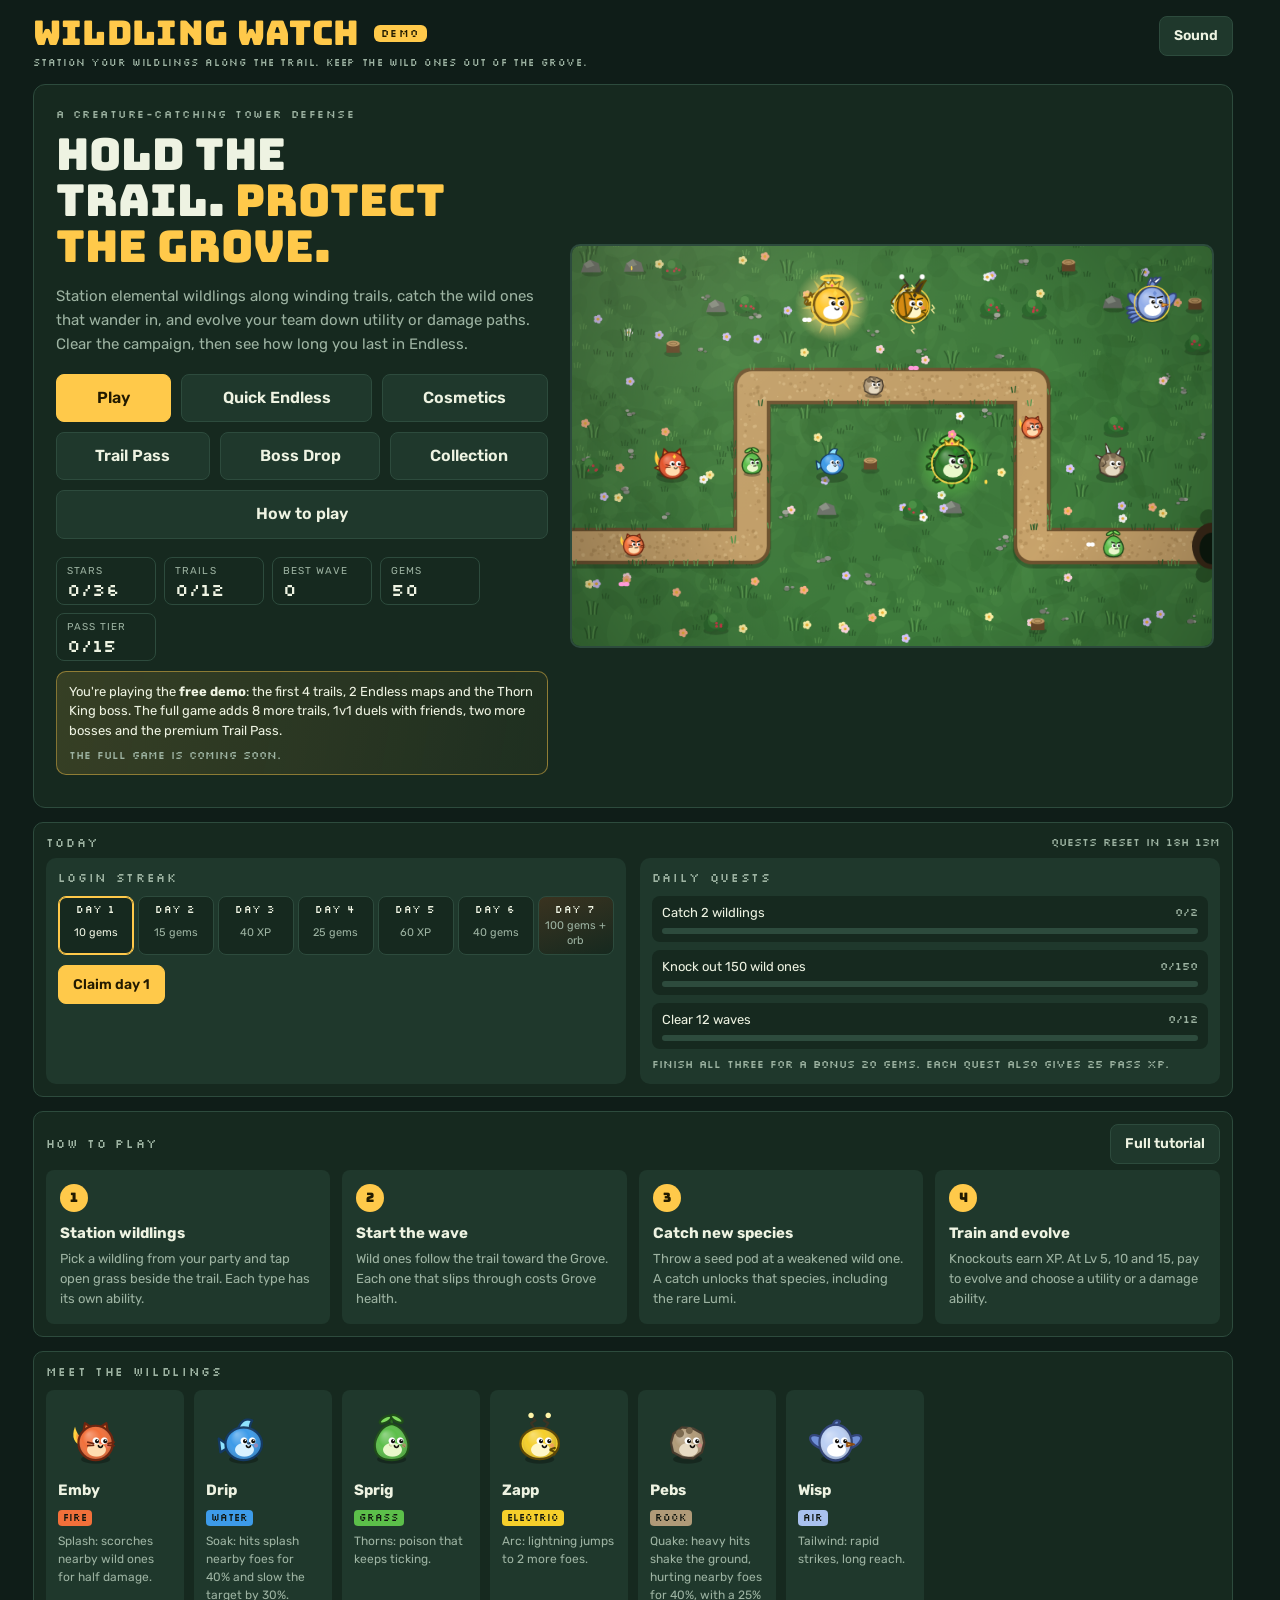
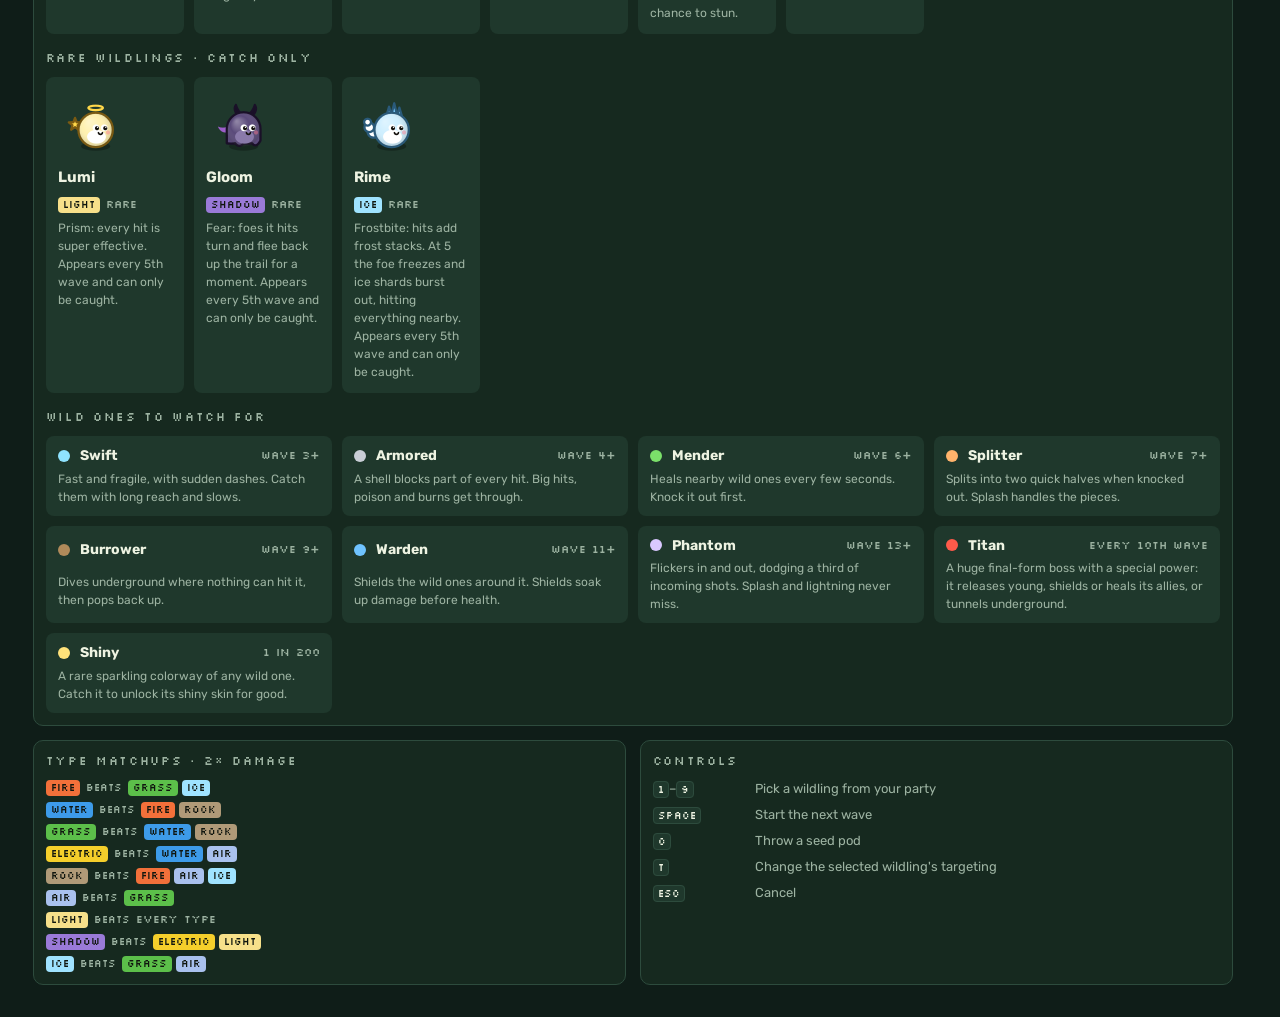
==== demo/index.html @ 4f51a4d9 "Remove weekly challenge and leaderboard; add Boss Drop with chests; add itch.io demo build Co-Author" ====
<!doctype html>
<html lang="en">
<head>
<meta charset="utf-8">
<meta name="viewport" content="width=device-width,initial-scale=1,viewport-fit=cover">
<meta name="description" content="Free demo of Wildling Watch, a creature-catching tower defense.">
<style>:root{color-scheme:dark}body{margin:0;font:14px/1.4 system-ui,-apple-system,sans-serif}img{max-width:100%}[hidden]{display:none!important}</style>
<title>Wildling Watch Demo</title>
<link rel="preconnect" href="https://fonts.googleapis.com">
<link rel="preconnect" href="https://fonts.gstatic.com" crossorigin>
<link rel="stylesheet" href="https://fonts.googleapis.com/css2?family=Bungee&family=Rubik:wght@400;500;700&family=Silkscreen&display=swap">
<style>
/* Layout: meadow board on the left, party + stationed-wildling panel on the right; stacks on phones. Single committed night-forest look. */
:root{
  color-scheme:dark;
  --bg:#0f1d18; --panel:#16291f; --panel2:#1f382c; --line:#2d4b3d;
  --ink:#eef3e2; --muted:#9db3a2; --sun:#ffc94a; --berry:#ff6680;
  --fire:#f2703a; --water:#3d9be9; --grass:#5cbf4a; --electric:#f5cf2b; --rock:#b09a78; --air:#a9c1ee; --light:#f7e08a; --shadow:#9a7ad8; --ice:#9fe3ff;
  --f-display:"Bungee","Arial Black",system-ui,sans-serif;
  --f-body:"Rubik",system-ui,-apple-system,sans-serif;
  --f-data:"Silkscreen",ui-monospace,Menlo,monospace;
}
body{background:var(--bg);color:var(--ink);font-family:var(--f-body)}
.wrap > *, .menu > *, .home > *, .duel > *, .tutorial > *{min-width:0}
.ico{width:16px;height:16px;vertical-align:-3px;margin-right:6px;fill:none;stroke:currentColor;stroke-width:2.2;stroke-linecap:round;stroke-linejoin:round}
.tutorial{display:grid;gap:14px}
.row:has(> h2.mh) > .btn{flex:0 0 auto}
.tut-card{display:grid;grid-template-columns:minmax(0,1.1fr) minmax(0,1fr);gap:22px;align-items:center;background:var(--panel);border:1px solid var(--line);border-radius:12px;padding:22px}
@media (max-width:820px){.tut-card{grid-template-columns:minmax(0,1fr)}}
.tut-card canvas{display:block;width:100%;max-width:100%;height:auto;border-radius:10px;border:2px solid var(--line);background:#132219}
.tut-step{font-family:var(--f-data);font-size:11px;letter-spacing:.14em;text-transform:uppercase;color:var(--muted);margin:0 0 8px}
.tut-title{font-family:var(--f-display);font-weight:400;font-size:clamp(22px,3vw,30px);line-height:1.1;margin:0 0 12px;color:var(--sun);text-wrap:balance}
.tut-body{font-size:15px;line-height:1.6;color:var(--ink);max-width:56ch}
.tut-body p{margin:0 0 10px}
.tut-body ul{margin:0 0 10px;padding-left:20px;color:var(--muted)}
.tut-body li{margin:4px 0}
.tut-body li b{color:var(--ink)}
.tut-tip{background:var(--panel2);border-left:3px solid var(--sun);border-radius:6px;padding:8px 12px;font-size:13px;color:var(--muted);margin-top:4px}
.tut-nav{display:flex;flex-wrap:wrap;gap:10px;align-items:center;justify-content:space-between}
.tut-dots{display:flex;gap:6px;flex-wrap:wrap}
.tut-dots button{width:12px;height:12px;border-radius:50%;border:1px solid var(--line);background:var(--panel2);padding:0;cursor:pointer}
.tut-dots button.on{background:var(--sun);border-color:var(--sun)}
.tut-dots button:focus-visible{outline:2px solid var(--sun);outline-offset:2px}
body.in-tut .main, body.in-tut .stats, body.in-tut header .diffrow{display:none}
.wrap{max-width:1200px;margin:0 auto;padding-block:16px 32px;padding-left:max(16px,env(safe-area-inset-left,0px));padding-right:max(16px,env(safe-area-inset-right,0px));display:grid;gap:14px}
header{display:grid;grid-template-columns:minmax(0,1fr) auto;grid-template-areas:"title tools";align-items:start;gap:12px 16px}
header > div:first-child{grid-area:title;min-width:0}
h1{font-family:var(--f-display);font-weight:400;font-size:clamp(24px,3.6vw,34px);margin:0;color:var(--sun);letter-spacing:.01em;line-height:1}
.tag{color:var(--muted);font-size:13px;margin:6px 0 0}
.stats{display:flex;gap:8px;flex-wrap:wrap}
.board .stats{position:absolute;left:8px;top:8px;right:8px;gap:6px;pointer-events:none;z-index:2}
.board .stat{display:flex;align-items:baseline;gap:6px;min-width:0;padding:4px 9px;border-radius:7px;background:rgba(10,20,14,.8);border-color:rgba(255,255,255,.12);backdrop-filter:blur(2px)}
.board .stat b{font-size:15px}
.board .stat span{font-size:9px}
@media (max-width:520px){.board .stats{left:4px;top:4px;gap:4px}.board .stat{padding:2px 6px;gap:4px}.board .stat b{font-size:12px}.board .stat span{font-size:8px;letter-spacing:.06em}}
.stat{background:var(--panel);border:1px solid var(--line);border-radius:8px;padding:6px 10px;display:grid;gap:2px;min-width:78px}
.stat b{font-family:var(--f-data);font-weight:400;font-size:18px;font-variant-numeric:tabular-nums;line-height:1}
.stat span{font-size:10px;letter-spacing:.12em;text-transform:uppercase;color:var(--muted)}
.stat.lives b{color:var(--berry)} .stat.berries b{color:#ffb3c0}
.main{display:grid;grid-template-columns:minmax(0,1fr) 310px;gap:14px;align-items:start}
@media (max-width:920px){.main{grid-template-columns:minmax(0,1fr)}}
.board{position:relative;border-radius:10px;overflow:hidden;border:2px solid var(--line);background:#3e7b3c}
#game{display:block;width:100%;height:auto;touch-action:manipulation;cursor:pointer;user-select:none;-webkit-user-select:none}
.hint{position:absolute;left:10px;right:10px;bottom:52px;margin:0 auto;max-width:440px;background:rgba(12,24,18,.88);border:1px solid var(--line);border-radius:8px;padding:8px 12px;font-size:13px;text-align:center;pointer-events:none}
.toast{position:absolute;left:50%;bottom:12px;transform:translateX(-50%);background:var(--sun);color:#221a00;font-weight:700;border-radius:999px;padding:6px 14px;font-size:13px;white-space:nowrap;max-width:calc(100% - 20px);overflow:hidden;text-overflow:ellipsis;pointer-events:none}
.overlay{position:absolute;inset:0;display:grid;place-items:center;background:rgba(8,16,12,.78);text-align:center;padding:16px}
.overlay h2{font-family:var(--f-display);font-weight:400;color:var(--berry);font-size:clamp(22px,4vw,34px);margin:0 0 8px}
.overlay p{margin:0 0 14px;color:var(--muted)}
.controls{display:flex;gap:8px;flex-wrap:wrap;align-items:center;margin-top:10px}
.next{font-size:13px;color:var(--muted);flex:1 1 220px;min-width:0}
.next b{color:var(--ink);font-weight:500}
.btn{font:inherit;font-weight:600;font-size:14px;background:var(--panel2);color:var(--ink);border:1px solid var(--line);border-radius:8px;padding:9px 14px;cursor:pointer}
.btn:hover:not([disabled]){border-color:var(--muted)}
.btn.primary{background:var(--sun);color:#221a00;border-color:var(--sun)}
.btn.on{background:var(--berry);border-color:var(--berry);color:#fff}
.btn[disabled]{opacity:.45;cursor:not-allowed}
.btn:focus-visible,.mon:focus-visible{outline:2px solid var(--sun);outline-offset:2px}
label.auto{display:flex;gap:6px;align-items:center;font-size:13px;color:var(--muted);cursor:pointer}
aside{display:grid;gap:12px;min-width:0;align-content:start}
@media (min-width:921px){
  aside{contain:size;align-self:stretch;overflow-y:auto;overscroll-behavior:contain;padding-right:4px;scrollbar-width:thin}
}
@media (max-width:920px){ .main > section{order:1} #towerCard{order:2} aside{order:3} }
.card{background:var(--panel);border:1px solid var(--line);border-radius:10px;padding:12px}
.card h2{font-family:var(--f-data);font-weight:400;font-size:12px;letter-spacing:.14em;text-transform:uppercase;color:var(--muted);margin:0 0 10px}
.party{display:grid;grid-template-columns:1fr 1fr;gap:8px}
@media (max-width:920px) and (min-width:560px){.party{grid-template-columns:repeat(3,1fr)}}
.mon{font:inherit;display:grid;grid-template-columns:44px minmax(0,1fr);gap:8px;align-items:center;text-align:left;background:var(--panel2);border:2px solid transparent;border-radius:8px;padding:6px;color:var(--ink);cursor:pointer}
.mon canvas{width:44px;height:44px}
.mon.sel{border-color:var(--sun)}
.mon.locked{cursor:not-allowed}
.mon.locked .nm{color:var(--muted)}
.mon.poor .cost{color:var(--berry)}
.nm{font-weight:700;font-size:13px;white-space:nowrap;overflow:hidden;text-overflow:ellipsis}
.sub{display:flex;gap:6px;align-items:center;margin-top:3px;flex-wrap:wrap}
.cost,.meta{font-family:var(--f-data);font-size:11px;color:var(--muted)}
.free{color:var(--sun)}
.chip{display:inline-block;font-family:var(--f-data);font-size:10px;line-height:1;padding:3px 5px;border-radius:4px;color:#10160f;text-transform:uppercase}
#towerCard{grid-column:1/-1}
#towerPanel.wide .tp-head canvas{width:44px;height:44px}
#towerCard{padding:10px 14px}
#towerCard > h2{margin-bottom:6px}
#towerPanel.wide{gap:8px 18px}
#towerPanel.wide .tp-col{gap:4px}
#towerPanel.wide .bar{height:6px;margin:2px 0 0}
#towerPanel.wide #xpText{white-space:nowrap;overflow:hidden;text-overflow:ellipsis}
#towerPanel.wide .kv{font-size:12px}
#towerPanel.wide .tp-ability,#towerPanel.wide .learned{font-size:12px;line-height:1.4}
#towerPanel.wide .btn{padding:6px 10px;font-size:13px}
#towerPanel.wide .seg button{padding:5px 6px;font-size:12px}
#towerPanel.wide p.empty{margin:0;align-self:center;text-align:center;padding:8px 0}
html{scrollbar-gutter:stable}
@media (min-width:921px){ #towerCard{min-height:156px;display:grid;grid-template-rows:auto 1fr} #towerPanel.wide{align-content:start} #towerPanel.wide:has(> p.empty){align-content:center} }
body.in-game .controls{margin-top:8px}
#towerPanel.wide .tp-name{font-size:15px}
#towerPanel.wide .kv{gap:3px 12px}
body.in-game .tag{display:none}
body.in-game h1{font-size:24px}
body.in-game header > div:first-child{display:flex;flex-wrap:wrap;align-items:center;gap:8px 18px}
body.in-game header .diffrow{margin-top:0}
body.in-game #diffNote, body.in-game header .diffrow > .lbl:not(#modeLbl){display:none}
body.in-game h1{font-size:22px}
body.in-game .wrap{padding-block:10px 24px}
@media (min-width:921px){
  body.in-game .main > section{justify-self:center;width:min(100%, max(400px, calc((100vh - 372px) * 1.6)))}
}
#towerPanel.wide{display:grid;grid-template-columns:repeat(auto-fit,minmax(190px,1fr));gap:12px 20px;align-items:start}
#towerPanel.wide > p.empty{grid-column:1/-1}
.tp-col{min-width:0;display:grid;gap:6px;align-content:start}
.tp-col .kv{margin:0}
.tp-col .learned{margin:0}
.tp-col .tgt-lbl{margin:0}
.tp-col #tgtDesc{margin:0}
.tp-col .row{margin-top:4px}
.tp-col .bar{margin:4px 0 0}
.tp-ability{font-size:13px;line-height:1.5}
#towerPanel.wide .evo-pick{grid-column:1/-1;grid-template-columns:repeat(auto-fit,minmax(220px,1fr));margin:0}
#towerPanel.wide .evo-pick > .meta{grid-column:1/-1}
.tp-head{display:flex;gap:10px;align-items:center}
.tp-head canvas{width:64px;height:64px;background:var(--panel2);border-radius:8px;flex:none}
.tp-name{font-family:var(--f-display);font-weight:400;font-size:18px;line-height:1.1}
.bar{height:8px;background:var(--panel2);border-radius:99px;overflow:hidden;margin:10px 0 4px}
.bar i{display:block;height:100%;background:var(--sun);width:0}
.kv{display:grid;grid-template-columns:auto 1fr;gap:4px 12px;margin:10px 0;font-size:13px}
.kv dt{color:var(--muted)} .kv dd{margin:0;font-variant-numeric:tabular-nums}
.row{display:flex;gap:8px;flex-wrap:wrap}
.row .btn{flex:1 1 auto}
.empty{color:var(--muted);font-size:13px;margin:0;line-height:1.5}
.chart{display:grid;gap:6px;font-size:12px}
.chart div{display:flex;gap:4px;align-items:center;flex-wrap:wrap}
.chart .arrow{color:var(--muted);font-family:var(--f-data);font-size:10px;margin:0 2px}
.help{font-size:13px;color:var(--muted);line-height:1.55;margin:0;padding-left:18px}
.help b{color:var(--ink);font-weight:500}
kbd{font-family:var(--f-data);font-size:10px;background:var(--panel2);border:1px solid var(--line);border-radius:4px;padding:1px 4px;color:var(--ink)}
.seg{display:inline-flex;flex-wrap:wrap;gap:2px;padding:2px;background:var(--panel2);border:1px solid var(--line);border-radius:8px}
.seg button{font:inherit;font-size:12px;font-weight:600;background:transparent;color:var(--muted);border:0;border-radius:6px;padding:6px 10px;cursor:pointer}
.seg button:hover{color:var(--ink)}
.seg button.on{background:var(--sun);color:#221a00}
.seg button[data-k="easy"].on{background:var(--grass);color:#0e1f0b}
.seg button[data-k="hard"].on{background:var(--berry);color:#fff}
.seg button:focus-visible{outline:2px solid var(--sun);outline-offset:1px}
.seg.full{display:flex;width:100%}
.seg.full button{flex:1 1 auto;padding:6px 4px}
.diffrow{display:flex;gap:8px;align-items:center;flex-wrap:wrap;margin-top:10px}
.diffrow .lbl{font-family:var(--f-data);font-size:11px;letter-spacing:.12em;text-transform:uppercase;color:var(--muted)}
.tgt-lbl{margin:0 0 6px}
#tgtDesc{margin:6px 0 10px}
.party{position:relative}
.monwrap{position:relative;min-width:0;display:grid}
.mon{padding-right:24px}
.info{position:absolute;top:5px;right:5px;width:18px;height:18px;padding:0;border-radius:50%;border:1px solid var(--muted);background:var(--panel);color:var(--ink);font:italic 700 11px/1 Georgia,"Times New Roman",serif;display:grid;place-items:center;cursor:pointer}
.info:hover,.info[aria-expanded="true"]{background:var(--sun);border-color:var(--sun);color:#221a00}
.info:focus-visible{outline:2px solid var(--sun);outline-offset:1px}
.mon .cost{font-size:13px;color:var(--ink)}
.mon .cost.free{color:var(--sun)}
.tip{position:absolute;left:0;right:0;z-index:5;background:#0b1611;border:1px solid var(--sun);border-radius:8px;padding:10px 12px;font-size:13px;line-height:1.45;box-shadow:0 10px 24px rgba(0,0,0,.5)}
.tip .tn{font-weight:700;font-size:14px}
.tip .evo{color:var(--muted);font-size:12px}
.tip p{margin:6px 0}
.tip b.util,.evo-opt .tagx.util{color:#8fe3ff}
.tip b.dmg,.evo-opt .tagx.dmg{color:#ff9a7a}
.evo-pick{display:grid;gap:6px;margin:0 0 10px}
.evo-opt{font:inherit;font-size:13px;text-align:left;display:grid;gap:2px;background:var(--panel2);color:var(--ink);border:1px solid var(--line);border-radius:8px;padding:8px 10px;cursor:pointer}
.evo-opt:hover:not([disabled]){border-color:var(--sun)}
.evo-opt:focus-visible{outline:2px solid var(--sun);outline-offset:2px}
.evo-opt[disabled]{opacity:.5;cursor:not-allowed}
.evo-opt .tagx{font-family:var(--f-data);font-size:10px;text-transform:uppercase;letter-spacing:.08em}
.evo-opt span:last-child{color:var(--muted)}
.learned{margin:0 0 10px;padding-left:18px;font-size:12px;color:var(--muted);line-height:1.5}
.learned b{color:var(--ink);font-weight:500}
.monwrap.rare{grid-column:1/-1}
.monwrap.rare .mon{border-color:rgba(247,224,138,.45);background:linear-gradient(100deg,var(--panel2),#3a3a22)}
.monwrap.rare .mon.sel{border-color:var(--sun)}
.tip .stages{display:grid;gap:5px;margin:8px 0}
.menu{display:grid;gap:14px}
/* ---- shop page: premium showcase + gem store ---- */
.gembal{display:inline-flex;align-items:center;gap:8px;background:linear-gradient(120deg,#123b46,#16291f);border:1px solid rgba(127,224,255,.45);border-radius:999px;padding:6px 14px 6px 8px;font-family:var(--f-data);font-size:13px;color:var(--muted)}
.gembal canvas{width:26px;height:26px}
.gembal b{font-family:var(--f-display);font-weight:400;font-size:18px;color:#bff1ff}
.shop-actions{display:flex;flex-wrap:wrap;gap:10px;align-items:center}
.phero{position:relative;display:grid;grid-template-columns:minmax(0,1fr) minmax(0,1.05fr);gap:6px 18px;align-items:center;margin:12px 0 6px;padding:18px 18px 18px 22px;border-radius:14px;overflow:hidden;
  background:radial-gradient(120% 140% at 85% 40%,#5a3d0e 0%,#2b2210 45%,#16201a 100%) padding-box,linear-gradient(120deg,#ffd84a,#ff9a1f 30%,#fff3a0 50%,#ff9a1f 70%,#ffd84a) border-box;border:2px solid transparent;box-shadow:0 14px 40px rgba(255,170,40,.16)}
.ph-eyebrow{font-family:var(--f-data);font-size:11px;letter-spacing:.18em;text-transform:uppercase;color:#ffd98a}
.ph-title{font-family:var(--f-display);font-weight:400;font-size:clamp(24px,3.2vw,36px);line-height:1.02;margin:6px 0 4px;background:linear-gradient(180deg,#fff6c8,#ffc94a 55%,#ff9a1f);-webkit-background-clip:text;background-clip:text;color:transparent}
.ph-sub{font-size:14px;color:#e8dcc0;margin:0 0 12px}
.ph-list{list-style:none;margin:0 0 16px;padding:0;display:grid;grid-template-columns:repeat(2,minmax(0,1fr));gap:8px}
.ph-list li{display:flex;gap:8px;align-items:center;background:rgba(0,0,0,.25);border:1px solid rgba(255,201,74,.22);border-radius:8px;padding:7px 10px;font-size:13px;color:var(--ink);min-width:0}
.ph-list li b{font-family:var(--f-display);font-weight:400;font-size:16px;color:var(--sun)}
.ph-list li.lg{grid-column:1/-1;background:linear-gradient(100deg,rgba(255,154,31,.28),rgba(0,0,0,.2));border-color:rgba(255,216,74,.6)}
.ph-cta{display:flex;flex-wrap:wrap;gap:8px 14px;align-items:center}
.ph-cta .btn{font-size:17px;padding:13px 26px;position:relative;overflow:hidden;box-shadow:0 6px 22px rgba(255,190,60,.35)}
.ph-cta .btn.primary::after{content:"";position:absolute;inset:0;background:linear-gradient(100deg,transparent 30%,rgba(255,255,255,.55) 50%,transparent 70%);transform:translateX(-120%);animation:shine 3.2s ease-in-out infinite}
.ph-cta .meta{font-size:12px;color:#d9cba8;max-width:34ch}
.ph-value{display:inline-block;margin-top:10px;font-size:12px;color:#bff1ff;background:rgba(127,224,255,.1);border:1px solid rgba(127,224,255,.3);border-radius:999px;padding:4px 10px}
#passHero{display:block;width:100%;height:auto;aspect-ratio:16/10}
.phero.owned{grid-template-columns:1fr;padding:14px 18px}
.phero.owned .ph-title{font-size:22px}
@keyframes shine{0%,55%{transform:translateX(-120%)}85%,100%{transform:translateX(120%)}}
.gemstore{position:relative;background:radial-gradient(120% 160% at 0% 0%,#123b46 0%,var(--panel2) 60%);border:1px solid rgba(127,224,255,.35);border-radius:12px;padding:14px;margin:0 0 16px}
.gs-head b{font-family:var(--f-display);font-weight:400;font-size:18px;color:#bff1ff}
.packs{grid-template-columns:repeat(auto-fill,minmax(160px,1fr));gap:12px}
.pack{position:relative;background:linear-gradient(170deg,#1c3a44,#14261f);border:1px solid rgba(127,224,255,.25);border-radius:10px;padding:12px;gap:4px;text-align:center;transition:transform .15s ease,box-shadow .15s ease}
.pack:hover{transform:translateY(-3px);box-shadow:0 10px 24px rgba(127,224,255,.15)}
.pack canvas{display:block;width:100%;max-width:150px;height:auto;margin:4px auto 0}
.pack .pg{font-size:12px}
.pack .pg b{display:block;font-family:var(--f-display);font-size:26px;color:#d8f7ff;line-height:1}
.pack .pn{font-family:var(--f-data);font-size:11px;letter-spacing:.14em;text-transform:uppercase;color:var(--muted)}
.pack .bonus{justify-self:center;font-size:11px;font-weight:700;color:#0f2a12;background:#7be08a;border-radius:999px;padding:2px 9px}
.pack .btn{margin-top:6px}
.pack .badge{position:absolute;top:-9px;left:50%;transform:translateX(-50%);white-space:nowrap;font-family:var(--f-data);font-size:10px;letter-spacing:.12em;text-transform:uppercase;padding:3px 9px;border-radius:999px;background:var(--sun);color:#221a00}
.pack.pop{border-color:var(--sun);box-shadow:0 0 0 1px var(--sun) inset}
.pack.best{border-color:#7fe0ff;box-shadow:0 0 0 1px #7fe0ff inset,0 0 26px rgba(127,224,255,.2)}
.pack.best .badge{background:#7fe0ff;color:#06222a}
@media (max-width:720px){ .phero{grid-template-columns:1fr} #passHero{order:-1;max-width:420px;margin:0 auto} .ph-list{grid-template-columns:1fr} }
@media (prefers-reduced-motion: reduce){ .ph-cta .btn.primary::after{animation:none} .pack{transition:none} .pack:hover{transform:none} }
/* ---- live systems ---- */
.today .tgrid{display:grid;grid-template-columns:repeat(auto-fit,minmax(270px,1fr));gap:14px}
.tbox{background:var(--panel2);border-radius:10px;padding:12px;min-width:0;display:grid;gap:10px;align-content:start}
.home .tbox h3{margin:0}
.streak{display:grid;grid-template-columns:repeat(7,minmax(0,1fr));gap:4px}
.sday{border:1px solid var(--line);border-radius:8px;padding:6px 3px;text-align:center;font-size:11px;line-height:1.3;color:var(--muted);display:grid;gap:3px;min-width:0;background:var(--panel)}
.sday b{font-family:var(--f-data);font-weight:400;font-size:10px;letter-spacing:.06em;color:var(--ink)}
.sday.done{background:rgba(123,224,138,.12);border-color:rgba(123,224,138,.5)}
.sday.done span::before{content:"✓ ";color:var(--grass)}
.sday.now{border-color:var(--sun);box-shadow:0 0 0 1px var(--sun) inset;color:var(--ink)}
.sday.big{background:linear-gradient(160deg,#3a3320,var(--panel))}
.sday .btn{padding:4px 6px;font-size:12px}
.quests{display:grid;gap:8px}
.quest{display:grid;grid-template-columns:minmax(0,1fr) auto;gap:6px 10px;align-items:center;background:var(--panel);border-radius:8px;padding:8px 10px}
.quest .qt{font-size:13px;line-height:1.35}
.quest .btn{padding:5px 10px;font-size:13px}
.qbar{grid-column:1/-1;height:6px;background:var(--line);border-radius:3px;overflow:hidden;min-width:0}
.qbar i{display:block;height:100%;background:var(--grass);border-radius:3px}
.quest.done .qbar i,.ach.done .qbar i,.ach.cl .qbar i{background:var(--sun)}
.wbox{display:grid;gap:8px}
.badge-n{display:inline-grid;place-items:center;min-width:20px;height:20px;border-radius:10px;background:var(--berry);color:#fff;font-size:12px;margin-left:8px;padding:0 6px;font-family:var(--f-data)}
.dex{display:grid;grid-template-columns:repeat(auto-fill,minmax(150px,1fr));gap:10px}
.dcard{background:var(--panel2);border:1px solid var(--line);border-radius:10px;padding:10px;display:grid;gap:4px;justify-items:center;text-align:center;min-width:0}
.dcard canvas{width:84px;height:84px}
.dcard .un{font-weight:700}
.dcard.unk{opacity:.75}
.stg{display:flex;gap:5px;margin:2px 0}
.stg i{width:10px;height:10px;border-radius:50%;background:var(--line)}
.stg i.on{background:var(--sun)}
.achs{display:grid;grid-template-columns:repeat(auto-fill,minmax(270px,1fr));gap:10px}
.ach{display:grid;grid-template-columns:44px minmax(0,1fr);gap:2px 12px;align-items:center;background:var(--panel2);border:1px solid var(--line);border-radius:10px;padding:10px 12px;min-width:0}
.ach .medal{grid-row:1/4;width:44px;height:44px}
.ach .an{font-weight:700}
.ach .ud{font-size:12px;color:var(--muted)}
.ach .arow{display:grid;grid-template-columns:minmax(0,1fr) auto;gap:8px;align-items:center;margin-top:4px}
.ach .arow .qbar{grid-column:auto}
.ach .btn{padding:5px 10px;font-size:13px}
.ach.done{border-color:var(--sun);box-shadow:0 0 18px rgba(255,201,74,.15)}
.deals{display:grid;grid-template-columns:repeat(auto-fill,minmax(160px,1fr));gap:10px}
.deal{position:relative}
.deal .off{position:absolute;top:10px;right:10px;z-index:1;background:var(--berry);color:#fff;font-family:var(--f-data);font-size:11px;border-radius:999px;padding:2px 8px}
.deal s,.bundle s{color:var(--muted)}
.subh{font-family:var(--f-data);font-weight:400;font-size:12px;letter-spacing:.14em;text-transform:uppercase;color:var(--muted);margin:18px 0 6px}
.bundles{display:grid;grid-template-columns:repeat(auto-fill,minmax(280px,1fr));gap:12px}
.bundle{background:linear-gradient(160deg,#2c2444,var(--panel2));border:1px solid rgba(192,139,255,.45);border-radius:12px;padding:12px;display:grid;gap:6px;align-content:start;min-width:0}
.bundle canvas{display:block;width:100%;height:auto;border-radius:8px;background:#132219}
.bundle .ud{font-size:13px;color:var(--muted);line-height:1.45}
.bundle .ud b{font-size:15px}
.bundle .bn{font-family:var(--f-display);font-weight:400;font-size:18px;color:#e4cfff}
.bitems{margin:0;padding:0;list-style:none;display:flex;flex-wrap:wrap;gap:4px}
.bitems li{font-size:11px;background:rgba(0,0,0,.25);border-radius:999px;padding:2px 8px}
.bitems li.own{opacity:.5;text-decoration:line-through}
.nseason{margin-top:16px;border:1px dashed rgba(127,224,255,.45);border-radius:12px;padding:12px;background:linear-gradient(120deg,rgba(127,224,255,.08),transparent)}
.ns-head{display:flex;flex-wrap:wrap;justify-content:space-between;gap:6px;margin-bottom:10px}
.ns-head b{color:#bff1ff}
.ns-row{display:grid;grid-template-columns:repeat(auto-fill,minmax(110px,1fr));gap:8px}
.ns-it{display:grid;gap:4px;font-size:12px;text-align:center;min-width:0}
.ns-it canvas{width:100%;height:auto;border-radius:8px;background:#132219}
.bosses{display:grid;grid-template-columns:repeat(auto-fit,minmax(280px,1fr));gap:14px}
.bcard{border-radius:14px;padding:14px;display:grid;gap:8px;align-content:start;min-width:0;border:2px solid transparent;background:linear-gradient(170deg,#2a1e18,var(--panel)) padding-box,linear-gradient(140deg,#c8834a,#5a3418) border-box}
.bcard.t1{background:linear-gradient(170deg,#1e2836,var(--panel)) padding-box,linear-gradient(140deg,#e6eef8,#5a6a7e) border-box}
.bcard.t2{background:linear-gradient(170deg,#3a1e0e,var(--panel)) padding-box,linear-gradient(140deg,#fff3a0,#ff9a1f 50%,#8a5a0a) border-box;box-shadow:0 10px 30px rgba(255,150,40,.14)}
.bc-top{position:relative;display:grid;place-items:center;background:radial-gradient(circle at 50% 55%,rgba(255,255,255,.12),transparent 65%);border-radius:10px;padding:6px}
.bc-top canvas{width:120px;height:120px}
.chip-chest{position:absolute;top:6px;right:6px;font-family:var(--f-data);font-size:10px;letter-spacing:.1em;text-transform:uppercase;border-radius:999px;padding:3px 9px;background:var(--cc);color:#1a1206}
.bcard .bn{font-family:var(--f-display);font-weight:400;font-size:22px;line-height:1.05}
.bcard .ud{font-size:13px;color:var(--muted);line-height:1.45}
.odds summary{cursor:pointer;font-size:13px;color:var(--ink)}
.odds dl{display:grid;grid-template-columns:1fr auto;gap:3px 12px;margin:8px 0;font-size:13px}
.odds dd{margin:0;font-family:var(--f-data)}
.odds p{margin:0;font-size:12px}
#chestCv{display:block;width:min(360px,100%);height:auto;margin:4px auto}
.demo-tag{display:inline-block;vertical-align:middle;font-family:var(--f-data);font-size:11px;letter-spacing:.14em;color:#221a00;background:var(--sun);border-radius:6px;padding:3px 7px;margin-left:6px;transform:translateY(-3px)}
.demo-note{display:flex;flex-wrap:wrap;gap:8px 14px;align-items:center;justify-content:space-between;background:linear-gradient(100deg,rgba(255,201,74,.14),rgba(255,201,74,.04));border:1px solid rgba(255,201,74,.45);border-radius:10px;padding:10px 12px;margin:10px 0;font-size:13px}
.demo-note p{margin:0;max-width:70ch;line-height:1.5}
.demo-note .btn{text-decoration:none}
.demo-note.big{margin:0 0 14px}
.demo-lock{color:var(--sun)}
.menu-head .starbank .btn{margin-left:8px;vertical-align:middle}
.menu-head{display:flex;flex-wrap:wrap;justify-content:space-between;align-items:baseline;gap:8px}
.mh{font-family:var(--f-display);font-weight:400;font-size:22px;margin:0;color:var(--ink)}
.starbank{font-family:var(--f-data);font-size:13px;color:var(--muted)}
.starbank b{color:var(--sun);font-weight:400;font-size:17px}
.mgrid{display:grid;grid-template-columns:minmax(0,1fr) minmax(0,2.6fr);gap:14px;align-items:start}
@media (max-width:820px){.mgrid{grid-template-columns:minmax(0,1fr)}}
.levels{display:grid;grid-template-columns:repeat(auto-fill,minmax(160px,1fr));gap:10px}
.lvl{font:inherit;text-align:left;display:grid;gap:6px;align-content:start;background:var(--panel2);color:var(--ink);border:1px solid var(--line);border-radius:8px;padding:8px;cursor:pointer;min-width:0}
.lvl:hover:not([disabled]){border-color:var(--sun)}
.lvl:focus-visible{outline:2px solid var(--sun);outline-offset:2px}
.lvl[disabled]{opacity:.45;cursor:not-allowed}
.lvl canvas{display:block;width:100%;max-width:100%;height:auto;border-radius:5px}
.lvl .ln{font-weight:700;font-size:14px}
.lvl .lm{display:flex;justify-content:space-between;align-items:center;gap:6px;font-family:var(--f-data);font-size:11px;color:var(--muted)}
.st{letter-spacing:2px;font-size:15px;color:#41584b;font-family:var(--f-body)}
.st .on,.stars .on{color:var(--sun)}
.stars{font-size:36px;letter-spacing:8px;color:#41584b;margin:2px 0 8px}
.ups{display:grid;grid-template-columns:repeat(auto-fill,minmax(210px,1fr));gap:10px}
.up{background:var(--panel2);border:1px solid var(--line);border-radius:8px;padding:10px;display:grid;gap:6px;align-content:start}
.up .un{font-weight:700}
.up .ud{font-size:13px;color:var(--muted)}
.pips{display:flex;gap:4px}
.pips i{width:20px;height:6px;border-radius:3px;background:#2d4b3d}
.pips i.on{background:var(--sun)}
.up-head{display:flex;justify-content:space-between;align-items:center;gap:8px;flex-wrap:wrap;margin-bottom:6px}
.up-head h2{margin:0}
.endless-card .kv{margin:10px 0 12px}
.menu .empty{margin:0 0 10px}
.saves{display:grid;gap:8px}
.save-row{display:flex;flex-wrap:wrap;gap:10px 16px;align-items:center;justify-content:space-between;background:var(--panel2);border:1px solid var(--line);border-radius:8px;padding:10px 12px}
.save-row > div:first-child{min-width:0;flex:1 1 260px}
.save-row b{font-size:15px}
.save-row .meta{margin-top:3px;line-height:1.45}
#savesCard{border-color:rgba(255,201,74,.45)}
.overlay .row{justify-content:center}
.shop{display:grid;grid-template-columns:repeat(auto-fill,minmax(150px,1fr));gap:10px}
.item{background:var(--panel2);border:1px solid var(--line);border-radius:8px;padding:8px;display:grid;gap:6px;align-content:start;min-width:0}
.item.eq{border-color:var(--sun)}
.item canvas{display:block;width:100%;max-width:100%;height:auto;border-radius:6px;background:#132219}
.item .un{font-weight:700}
.item .ud{font-size:12px;color:var(--muted);line-height:1.4}
.shop-row{display:flex;flex-wrap:wrap;gap:8px;margin:0 0 10px}
.gem{color:#7fe0ff !important}
.hdr-tools{grid-area:tools;position:relative;align-self:start;justify-self:end}
.sound-panel{position:absolute;right:0;top:calc(100% + 8px);z-index:30;width:min(300px,calc(100vw - 32px));background:var(--panel);border:1px solid var(--line);border-radius:10px;padding:14px;box-shadow:0 14px 34px rgba(0,0,0,.55);display:grid;gap:14px}
.sp-row{display:grid;gap:6px}
.sp-top{display:flex;justify-content:space-between;align-items:center;gap:8px}
.sp-top label{display:flex;gap:8px;align-items:center;font-weight:600;font-size:14px;cursor:pointer}
.sp-row input[type=range]{width:100%;accent-color:var(--sun)}
.sp-row input[type=checkbox]{accent-color:var(--sun);width:16px;height:16px}
.sound-panel .meta{margin:0;line-height:1.45}
.pbar{height:10px;background:var(--panel2);border-radius:99px;overflow:hidden;margin:4px 0 6px}
.pbar i{display:block;height:100%;width:0;background:linear-gradient(90deg,var(--sun),#ff9ad8)}
.ptrack{display:grid;grid-template-columns:repeat(auto-fill,minmax(132px,1fr));gap:12px 10px;padding:12px 0 6px}
.tier{flex:0 0 136px;scroll-snap-align:start;background:var(--panel2);border:1px solid var(--line);border-radius:8px;padding:8px;display:grid;gap:5px;align-content:start;position:relative}
.tier.ready{border-color:var(--sun);box-shadow:0 0 0 1px var(--sun) inset}
.tier.locked canvas{opacity:.55}
.tier .tn{position:absolute;top:12px;left:13px;font-family:var(--f-data);font-size:11px;color:var(--ink);background:rgba(10,20,14,.75);border-radius:4px;padding:1px 5px}
.tier canvas{display:block;width:100%;max-width:100%;height:auto;border-radius:6px;background:#132219}
.tier .tl{font-weight:700;font-size:13px;line-height:1.25}
.tier .btn{padding:7px 8px;font-size:13px}
.tag{font-family:var(--f-data);font-size:10px;letter-spacing:.06em;text-transform:uppercase;color:var(--muted)}
.tag.trial{color:#8fe3ff} .tag.pass{color:#ff9ad8} .tag.offer{color:var(--sun)} .tag.gemt{color:#7fe0ff}
.item .btn + .btn{margin-top:-2px}
.tcol{min-width:0;display:grid;gap:8px;align-content:start}
.tcol .tier{flex:none}
.tnum{font-family:var(--f-data);font-size:11px;color:var(--muted);text-align:center}
.tnum.reached{color:var(--sun)}
.tier.prem{background:linear-gradient(160deg,#3a3320,var(--panel2));border-color:rgba(255,201,74,.3)}
.tier.prem.ready{border-color:var(--sun)}
.premrow{display:flex;flex-wrap:wrap;gap:10px 16px;align-items:center;justify-content:space-between;background:linear-gradient(100deg,#3a3320,var(--panel2));border:1px solid rgba(255,201,74,.45);border-radius:10px;padding:12px 14px;margin:12px 0 4px}
.premrow p{margin:0;font-size:13px;color:var(--muted);max-width:62ch;line-height:1.5}
.premrow b{color:var(--sun)}
.premrow .btn{text-decoration:none}
.trackkey{display:flex;flex-wrap:wrap;gap:6px 16px;font-size:12px;color:var(--muted);margin-top:10px}
.trackkey span::before{content:"";display:inline-block;width:10px;height:10px;border-radius:3px;margin-right:6px;vertical-align:-1px;background:var(--panel2);border:1px solid var(--line)}
.tier.legend{border:1px solid transparent;background:linear-gradient(160deg,#3a2c10,#1f1a10) padding-box,linear-gradient(135deg,#ffd84a,#ff9a1f,#fff3a0,#ffd84a) border-box}
.tag.legend{background:linear-gradient(90deg,#ffd84a,#ff9a1f);-webkit-background-clip:text;background-clip:text;color:transparent;font-weight:700}
.trackkey .kp::before{background:#3a3320;border-color:rgba(255,201,74,.6)}
.redeem{display:flex;flex-wrap:wrap;gap:8px 12px;align-items:flex-end;margin:0 0 14px}
.redeem .fld{flex:0 1 220px}
.gemstore{background:var(--panel2);border:1px solid var(--line);border-radius:10px;padding:12px;margin:0 0 14px}
.gs-head{display:flex;flex-wrap:wrap;gap:6px 12px;align-items:baseline;margin-bottom:10px}
.gs-head b{font-size:15px}
.packs{display:grid;grid-template-columns:repeat(auto-fill,minmax(150px,1fr));gap:10px}
.pack{background:var(--panel);border:1px solid var(--line);border-radius:8px;padding:10px;display:grid;gap:6px;align-content:start;min-width:0}
.pack .pg{font-size:13px;color:var(--muted)}
.pack .pg b{font-family:var(--f-data);font-weight:400;font-size:22px}
.pack .btn{text-align:center;text-decoration:none}
.rares{grid-template-columns:repeat(auto-fill,minmax(220px,1fr))}
.home h3{font-family:var(--f-data);font-weight:400;font-size:12px;letter-spacing:.14em;text-transform:uppercase;color:var(--muted);margin:16px 0 10px}
body.in-menu .main, body.in-menu .stats, body.in-menu #menuBtn, body.in-menu #homeBtn{display:none}
body.in-home .main, body.in-home .stats, body.in-home header .diffrow{display:none}
body.in-lobby .main, body.in-lobby .stats, body.in-lobby header .diffrow{display:none}
.duel{display:grid;gap:14px}
.fld{display:grid;gap:6px;font-size:13px;color:var(--muted);margin:0 0 12px}
.fld select{font:inherit;font-size:15px;background:var(--panel2);color:var(--ink);border:1px solid var(--line);border-radius:8px;padding:9px 12px;min-width:0}
.fld select:focus-visible{outline:2px solid var(--sun);outline-offset:1px}
#endlessPreview{display:block;width:100%;max-width:100%;height:auto;border-radius:8px;margin:0 0 12px}
.fld input,#duelCode{font:inherit;font-size:15px;background:var(--panel2);color:var(--ink);border:1px solid var(--line);border-radius:8px;padding:9px 12px;min-width:0}
.fld input:focus-visible,#duelCode:focus-visible{outline:2px solid var(--sun);outline-offset:1px}
#duelCode{width:9ch;text-transform:uppercase;letter-spacing:.2em;font-family:var(--f-data)}
.join-row{display:flex;gap:8px;flex-wrap:wrap;margin-top:10px}
.dcode{font-family:var(--f-display);font-size:40px;letter-spacing:.12em;color:var(--sun);line-height:1}
.players{display:grid;gap:8px;margin:14px 0}
.player{display:flex;justify-content:space-between;align-items:center;gap:10px;background:var(--panel2);border-radius:8px;padding:10px 12px;min-width:0}
.pst{font-family:var(--f-data);font-size:11px;color:var(--muted);white-space:nowrap}
.pst.ok{color:var(--grass)}
.sends{display:grid;gap:8px;margin-top:12px}
.send{font:inherit;text-align:left;display:grid;gap:2px;background:var(--panel2);color:var(--ink);border:1px solid var(--line);border-radius:8px;padding:8px 10px;cursor:pointer}
.send[disabled]{opacity:.45;cursor:not-allowed}
.send:hover:not([disabled]){border-color:var(--sun)}
.send:focus-visible{outline:2px solid var(--sun);outline-offset:2px}
.send b{font-size:14px}
.send span{font-size:12px;color:var(--muted)}
.rival{display:grid;grid-template-columns:1fr auto;gap:4px 12px;font-size:13px;align-items:baseline}
.rival .nm2{font-weight:700;font-size:15px;min-width:0;overflow:hidden;text-overflow:ellipsis;white-space:nowrap}
.rival b{font-family:var(--f-data);font-weight:400;font-size:16px}
#duelCard{border-color:rgba(255,102,128,.5)}
.home{display:grid;gap:14px}
.hero{display:grid;grid-template-columns:minmax(0,1fr) minmax(0,1.3fr);gap:22px;align-items:center;background:var(--panel);border:1px solid var(--line);border-radius:12px;padding:22px}
@media (max-width:880px){.hero{grid-template-columns:minmax(0,1fr)}}
.eyebrow{font-family:var(--f-data);font-size:11px;letter-spacing:.14em;text-transform:uppercase;color:var(--muted);margin:0 0 10px}
.hero-title{font-family:var(--f-display);font-weight:400;font-size:clamp(28px,4.2vw,44px);line-height:1.04;margin:0 0 14px;color:var(--ink);text-wrap:balance}
.hero-title em{font-style:normal;color:var(--sun)}
.lede{color:var(--muted);font-size:15px;line-height:1.6;margin:0 0 18px;max-width:52ch}
.btn.big{font-size:16px;padding:12px 22px}
.hero-cta{gap:10px}
.hero canvas{display:block;width:100%;max-width:100%;height:auto;border-radius:10px;border:2px solid var(--line)}
.home-stats{display:flex;flex-wrap:wrap;gap:8px;margin-top:18px}
.steps{list-style:none;padding:0;margin:0;display:grid;grid-template-columns:repeat(auto-fit,minmax(210px,1fr));gap:12px;counter-reset:s}
.steps li{background:var(--panel2);border-radius:8px;padding:14px;counter-increment:s;font-size:13px;color:var(--muted);line-height:1.55}
.steps li::before{content:counter(s);display:grid;place-items:center;width:28px;height:28px;border-radius:50%;background:var(--sun);color:#221a00;font-family:var(--f-display);margin-bottom:10px}
.steps b{display:block;color:var(--ink);font-size:15px;margin-bottom:4px}
.roster{display:grid;grid-template-columns:repeat(auto-fill,minmax(136px,1fr));gap:10px}
.rcard{background:var(--panel2);border-radius:8px;padding:12px;display:grid;gap:6px;align-content:start;min-width:0}
.rcard canvas{width:72px;height:72px}
.rcard .un{font-weight:700;font-size:15px}
.rcard .ud{font-size:12px;color:var(--muted);line-height:1.5}
.traits{display:grid;grid-template-columns:repeat(auto-fill,minmax(240px,1fr));gap:10px}
.trow{background:var(--panel2);border-radius:8px;padding:10px 12px;display:grid;grid-template-columns:auto 1fr auto;gap:4px 10px;align-items:center}
.trow .tdot{width:12px;height:12px;border-radius:50%}
.trow .ud{grid-column:1/-1;font-size:12px;color:var(--muted);line-height:1.5}
.hgrid{display:grid;grid-template-columns:minmax(0,1fr) minmax(0,1fr);gap:14px}
@media (max-width:720px){.hgrid{grid-template-columns:minmax(0,1fr)}}
.keys{display:grid;grid-template-columns:auto 1fr;gap:8px 14px;font-size:13px;color:var(--muted);margin:0}
.keys dt{white-space:nowrap}
</style>
</head>
<body>
<div class="wrap">
  <header>
    <div>
      <h1>Wildling Watch <span class="demo-tag">Demo</span></h1>
      <p class="tag">Station your wildlings along the trail. Keep the wild ones out of the Grove.</p>
      <div class="diffrow">
        <span class="lbl">Difficulty</span>
        <div class="seg" id="diffSeg" role="group" aria-label="Difficulty"><button type="button" data-k="easy">Easy</button><button type="button" data-k="normal">Normal</button><button type="button" data-k="hard">Hard</button></div>
        <span class="meta" id="diffNote"></span>
      </div>
      <div class="diffrow">
        <span class="lbl" id="modeLbl">Endless</span>
        <button class="btn" id="menuBtn" type="button">Trails &amp; upgrades</button>
        <button class="btn" id="homeBtn" type="button"><svg class="ico" viewBox="0 0 24 24" aria-hidden="true"><path d="M3.5 11.5 12 4.5l8.5 7"/><path d="M6 10v9.5h4.5V14h3v5.5H18V10"/></svg>Home</button>
      </div>
    </div>
    <div class="hdr-tools">
      <button class="btn" id="soundBtn" type="button" aria-expanded="false" aria-controls="soundPanel">Sound</button>
      <div class="sound-panel" id="soundPanel" hidden>
        <div class="sp-row">
          <div class="sp-top"><label for="musOn"><input type="checkbox" id="musOn"> Music</label><span class="meta" id="musVal">50%</span></div>
          <input type="range" id="musVol" min="0" max="100" step="5" aria-label="Music volume">
        </div>
        <div class="sp-row">
          <div class="sp-top"><label for="sfxOn"><input type="checkbox" id="sfxOn"> Sound effects</label><span class="meta" id="sfxVal">50%</span></div>
          <input type="range" id="sfxVol" min="0" max="100" step="5" aria-label="Sound effects volume">
        </div>
        <p class="meta">Calm music plays between waves and a faster track during waves. Sound starts after your first tap or key press. Press <kbd>M</kbd> to mute or unmute everything.</p>
      </div>
    </div>
  </header>

  <section class="home" id="home" hidden>
    <div class="hero">
      <div>
        <p class="eyebrow">A creature-catching tower defense</p>
        <h2 class="hero-title">Hold the trail. <em>Protect the Grove.</em></h2>
        <p class="lede">Station elemental wildlings along winding trails, catch the wild ones that wander in, and evolve your team down utility or damage paths. Clear the campaign, then see how long you last in Endless.</p>
        <div class="row hero-cta">
          <button class="btn primary big" id="homePlay" type="button">Play</button>
          <button class="btn big" id="homeEndless" type="button">Quick Endless</button>
          <button class="btn big" id="homeCosmetics" type="button">Cosmetics</button>
          <button class="btn big" id="homePass" type="button">Trail Pass</button>
          <button class="btn big" id="homeDuel" type="button" hidden>1v1 Duel</button>
          <button class="btn big" id="homeBoss" type="button">Boss Drop</button>
          <button class="btn big" id="homeBook" type="button">Collection</button>
          <button class="btn big" id="homeTut" type="button">How to play</button>
        </div>
        <div class="home-stats" id="homeStats"></div>
        <div class="demo-note" id="demoHome"></div>
      </div>
      <canvas id="heroCv" aria-label="Wildlings defending a trail"></canvas>
    </div>
    <div class="card today" id="todayCard">
      <div class="up-head"><h2>Today</h2><span class="meta" id="todayReset"></span></div>
      <div class="tgrid">
        <div class="tbox"><h3>Login streak</h3><div class="streak" id="streakRow"></div><div id="streakAct"></div></div>
        <div class="tbox"><h3>Daily quests</h3><div class="quests" id="questList"></div></div>
      </div>
    </div>
    <div class="card">
      <div class="up-head"><h2>How to play</h2><button class="btn" id="homeTut2" type="button">Full tutorial</button></div>
      <ol class="steps">
        <li><b>Station wildlings</b>Pick a wildling from your party and tap open grass beside the trail. Each type has its own ability.</li>
        <li><b>Start the wave</b>Wild ones follow the trail toward the Grove. Each one that slips through costs Grove health.</li>
        <li><b>Catch new species</b>Throw a seed pod at a weakened wild one. A catch unlocks that species, including the rare Lumi.</li>
        <li><b>Train and evolve</b>Knockouts earn XP. At Lv 5, 10 and 15, pay to evolve and choose a utility or a damage ability.</li>
      </ol>
    </div>
    <div class="card">
      <h2>Meet the wildlings</h2>
      <div class="roster" id="roster"></div>
      <h3>Rare wildlings · catch only</h3>
      <div class="roster rares" id="rares"></div>
      <h3>Wild ones to watch for</h3>
      <div class="traits" id="traitList"></div>
    </div>
    <div class="hgrid">
      <div class="card">
        <h2>Type matchups · 2× damage</h2>
        <div class="chart" id="chart2"></div>
      </div>
      <div class="card">
        <h2>Controls</h2>
        <dl class="keys">
          <dt><kbd>1</kbd>–<kbd>9</kbd></dt><dd>Pick a wildling from your party</dd>
          <dt><kbd>Space</kbd></dt><dd>Start the next wave</dd>
          <dt><kbd>C</kbd></dt><dd>Throw a seed pod</dd>
          <dt><kbd>T</kbd></dt><dd>Change the selected wildling's targeting</dd>
          <dt><kbd>Esc</kbd></dt><dd>Cancel</dd>
        </dl>
      </div>
    </div>
  </section>

  <section class="tutorial" id="tutorial" hidden>
    <div class="row" style="align-items:center"><button class="btn" id="tutHome" type="button"><svg class="ico" viewBox="0 0 24 24" aria-hidden="true"><path d="M3.5 11.5 12 4.5l8.5 7"/><path d="M6 10v9.5h4.5V14h3v5.5H18V10"/></svg>Home</button><h2 class="mh">How to play</h2></div>
    <div class="tut-card">
      <div>
        <p class="tut-step" id="tutStep">Step 1 of 10</p>
        <h3 class="tut-title" id="tutTitle"></h3>
        <div class="tut-body" id="tutBody"></div>
      </div>
      <canvas id="tutCv" width="768" height="480" aria-hidden="true"></canvas>
    </div>
    <div class="tut-nav">
      <button class="btn" id="tutPrev" type="button">Back</button>
      <div class="tut-dots" id="tutDots" role="group" aria-label="Tutorial steps"></div>
      <button class="btn primary" id="tutNext" type="button">Next</button>
    </div>
  </section>

  <section class="duel" id="duel" hidden>
    <div class="row" style="align-items:center"><button class="btn" id="duelHome" type="button"><svg class="ico" viewBox="0 0 24 24" aria-hidden="true"><path d="M3.5 11.5 12 4.5l8.5 7"/><path d="M6 10v9.5h4.5V14h3v5.5H18V10"/></svg>Home</button><h2 class="mh">1v1 Duel</h2></div>
    <div class="hgrid">
      <div class="card">
        <h2>Play a friend</h2>
        <label class="fld" for="duelName">Your name<input id="duelName" maxlength="16" autocomplete="off" placeholder="Trainer"></label>
        <button class="btn primary" id="duelCreate" type="button">Create a duel</button>
        <div class="join-row"><input id="duelCode" maxlength="6" autocomplete="off" placeholder="CODE" aria-label="Duel code"><button class="btn" id="duelJoin" type="button">Join with code</button></div>
        <p class="meta" id="duelAvail" style="margin-top:12px;line-height:1.5"></p>
      </div>
      <div class="card">
        <h2>Lobby</h2>
        <div id="duelLobbyBody"></div>
      </div>
    </div>
    <div class="card">
      <h2>Duel rules</h2>
      <ul class="help">
        <li>You and your rival each defend your own copy of the <b>Meadow Trail</b> on Normal. Upgrades are switched off and the waves come in the same order for both of you, so it's a fair fight.</li>
        <li>Waves start on their own. Build fast.</li>
        <li>Spend berries in the <b>Duel</b> panel to send a <b>Swarm</b>, a <b>Brute</b> or an <b>Alpha</b> down your rival's trail. They get tougher as your wave count rises.</li>
        <li>The first Grove to fall loses. Leaving a match counts as a loss. A win earns 15 gems and 30 pass XP.</li>
        <li>Both players need to be signed in to claude.ai with access to this game.</li>
      </ul>
    </div>
  </section>

  <section class="menu" id="menu" hidden>
    <div class="menu-head">
      <div class="row" style="align-items:center"><button class="btn" id="toHome" type="button"><svg class="ico" viewBox="0 0 24 24" aria-hidden="true"><path d="M3.5 11.5 12 4.5l8.5 7"/><path d="M6 10v9.5h4.5V14h3v5.5H18V10"/></svg>Home</button><h2 class="mh">Choose a trail</h2></div>
      <div class="starbank"><b id="starBank">0</b> stars to spend · <span id="starTotal">0</span> of <span id="starMax">36</span> earned · <b class="gem" id="gemTop">0</b> gems <button class="btn" id="menuShop" type="button">Cosmetics &amp; Trail Pass</button></div>
    </div>
    <div class="card" id="savesCard" hidden>
      <h2>Saved runs</h2>
      <p class="empty">Campaign runs save automatically after every cleared wave and when you leave between waves.</p>
      <div class="saves" id="saves"></div>
    </div>
    <div class="mgrid">
      <div class="card endless-card">
        <h2>Endless</h2>
        <p class="empty">The waves never stop. Pick any trail from the campaign and see how long you can hold it. Your best wave is kept for each trail and difficulty. Endless runs are not saved, so play them in one sitting.</p>
        <label class="fld" for="endlessMap">Trail<select id="endlessMap"></select></label>
        <canvas id="endlessPreview" width="384" height="240" aria-hidden="true"></canvas>
        <dl class="kv" id="endlessBests"></dl>
        <button class="btn primary" id="playEndless" type="button">Play Endless</button>
      </div>
      <div class="card">
        <h2>Campaign</h2>
        <div class="demo-note" id="demoCamp"></div>
        <p class="empty">Clear each trail to open the next. Clearing earns 1 star, keeping half the Grove earns 2, and keeping 85% earns 3.</p>
        <div class="levels" id="levels"></div>
      </div>
    </div>
    <div class="card">
      <div class="up-head"><h2>Upgrades</h2><button class="btn" id="respec" type="button">Refund all stars</button></div>
      <p class="empty">Spend stars on upgrades that apply to every run, in the Campaign and in Endless. Refunds are free, so you can try other builds.</p>
      <div class="ups" id="ups"></div>
    </div>
  </section>

  <section class="menu" id="shopPage" hidden>
    <div class="menu-head">
      <div class="row" style="align-items:center"><button class="btn" id="shopHome" type="button"><svg class="ico" viewBox="0 0 24 24" aria-hidden="true"><path d="M3.5 11.5 12 4.5l8.5 7"/><path d="M6 10v9.5h4.5V14h3v5.5H18V10"/></svg>Home</button><h2 class="mh">Cosmetics &amp; Trail Pass</h2></div>
      <div class="shop-actions"><div class="gembal" title="Your gems"><canvas width="52" height="52" id="gemBalIco" aria-hidden="true"></canvas><b id="gemShopTop">0</b> gems</div><button class="btn" id="shopTrails" type="button">Trails &amp; upgrades</button></div>
    </div>
    <div class="card" id="pass">
      <div class="up-head"><h2 id="passTitle">Trail Pass · Season 1</h2><div class="starbank">Tier <b id="passTier">0</b> of 15</div></div>
      <p class="empty">Earn pass XP by clearing waves (10 each) and trails (40, plus 20 for every new star). Each tier has a free reward and a premium reward.</p>
      <div class="pbar"><i id="passFill"></i></div>
      <div class="meta" id="passText"></div>
      <div class="phero" id="premRow"></div>
      <div class="ptrack" id="passTrack"></div>
      <div class="trackkey"><span>Top row: free for everyone</span><span class="kp">Bottom row: premium pass</span></div>
      <div class="nseason" id="nextSeason" hidden></div>
    </div>
    <div class="card" id="deals">
      <div class="up-head"><h2>Today's deals</h2><span class="meta" id="dealTimer"></span></div>
      <p class="empty">Four cosmetics at 30% off, picked fresh every day.</p>
      <div class="deals" id="dealList"></div>
      <h3 class="subh">Bundles</h3>
      <p class="empty">Sets of cosmetics for less than buying them one by one. If you already own some, you only pay for the rest.</p>
      <div class="bundles" id="bundleList"></div>
    </div>
    <div class="card" id="wardrobe">
      <div class="up-head"><h2>Cosmetics</h2><div class="starbank"><b class="gem" id="gemBank">0</b> gems</div></div>
      <p class="empty">Every wildling has its own skins and accessories. Map themes restyle every trail. They never change stats. Earn gems by clearing waves (1 each) and trails (5, plus 10 for every new star).</p>
      <div class="demo-note big" id="demoShop"></div>
      <div class="gemstore" hidden><div class="gs-head"><b>Get gems</b><span class="meta" id="storeNote"></span></div><div class="packs" id="packs"></div></div>
      <div class="redeem" hidden><label class="fld" for="codeIn" style="margin:0">Redeem code<input id="codeIn" maxlength="24" autocomplete="off" placeholder="Enter a code"></label><button class="btn" id="codeBtn" type="button">Redeem</button><span class="meta" id="codeMsg" role="status"></span></div>
      <div class="shop-row">
        <div class="seg" id="shopTabs" role="group" aria-label="Cosmetic type"><button type="button" data-t="skin">Skins</button><button type="button" data-t="hat">Accessories</button><button type="button" data-t="map">Map themes</button><button type="button" data-t="orb">Orbs</button></div>
        <div class="seg" id="shopSp" role="group" aria-label="Wildling"></div>
      </div>
      <div class="shop" id="shop"></div>
    </div>
  </section>

  <section class="menu" id="bossPage" hidden>
    <div class="menu-head">
      <div class="row" style="align-items:center"><button class="btn" id="bossHome" type="button"><svg class="ico" viewBox="0 0 24 24" aria-hidden="true"><path d="M3.5 11.5 12 4.5l8.5 7"/><path d="M6 10v9.5h4.5V14h3v5.5H18V10"/></svg>Home</button><h2 class="mh">Boss Drop</h2></div>
      <div class="gembal"><b id="bossGems">0</b> gems</div>
    </div>
    <div class="card">
      <p class="empty" style="margin:0">Spend gems to challenge a boss. Hold its trail for 4 waves, then defeat the boss on wave 5 to open a chest with a random drop: gems, a cosmetic, or one of the boss's exclusive looks. Bigger bosses drop better chests. Boss fights are on Normal, all six base wildlings are unlocked, and the entry fee is spent whether you win or lose.</p>
    </div>
    <div class="bosses" id="bossList"></div>
  </section>

  <section class="menu" id="bookPage" hidden>
    <div class="menu-head">
      <div class="row" style="align-items:center"><button class="btn" id="bookHome" type="button"><svg class="ico" viewBox="0 0 24 24" aria-hidden="true"><path d="M3.5 11.5 12 4.5l8.5 7"/><path d="M6 10v9.5h4.5V14h3v5.5H18V10"/></svg>Home</button><h2 class="mh">Collection</h2></div>
    </div>
    <div class="card">
      <div class="up-head"><h2>Wildling book</h2><span class="meta" id="dexCount"></span></div>
      <p class="empty">Every species you catch is recorded here, along with the highest form you have evolved it to and any shiny you have caught.</p>
      <div class="dex" id="dexGrid"></div>
    </div>
    <div class="card">
      <div class="up-head"><h2>Collection milestones</h2></div>
      <div class="achs" id="colList"></div>
    </div>
    <div class="card">
      <div class="up-head"><h2>Achievements</h2><span class="meta" id="achCount"></span></div>
      <div class="achs" id="achList"></div>
    </div>
  </section>

  <div class="main">
    <section>
      <div class="board" id="board">
        <canvas id="game" aria-label="Game board"></canvas>
        <div class="stats">
          <div class="stat"><span>Wave</span><b id="sWave">0</b></div>
          <div class="stat lives"><span>Grove</span><b id="sLives">20</b></div>
          <div class="stat berries"><span>Berries</span><b id="sBerries">0</b></div>
          <div class="stat"><span id="sBestLbl">Best</span><b id="sBest">0</b></div>
        </div>
        <div class="hint" id="hint">Pick a wildling from your party, then tap open grass to station it. Press Start wave when ready.</div>
        <div class="toast" id="toast" hidden></div>
        <div class="overlay" id="over" hidden>
          <div>
            <h2>The Grove fell</h2>
            <p id="overText">You held out until wave 0.</p>
            <div class="row"><button class="btn primary" id="again" type="button">Try again</button><button class="btn" id="overMenu" type="button">Trails &amp; upgrades</button></div>
          </div>
        </div>
        <div class="overlay" id="win" hidden>
          <div>
            <h2 style="color:var(--sun)" id="winTitle">Trail cleared</h2>
            <div class="stars" id="winStars"></div>
            <p id="winText"></p>
            <div class="row"><button class="btn primary" id="winNext" type="button">Next trail</button><button class="btn" id="winMenu" type="button">Trails &amp; upgrades</button></div>
          </div>
        </div>
        <div class="overlay" id="chestOv" hidden>
          <div>
            <h2 style="color:var(--sun)" id="chestTitle">Boss defeated!</h2>
            <canvas id="chestCv" width="360" height="250" aria-hidden="true"></canvas>
            <p id="chestText" role="status"></p>
            <div class="row"><button class="btn primary" id="chestOk" type="button">Back to Boss Drop</button></div>
          </div>
        </div>
        <div class="overlay" id="confirm" hidden>
          <div>
            <h2 id="confirmTitle">Restart on Hard?</h2>
            <p id="confirmText">Your current run ends and the Grove starts fresh.</p>
            <div class="row" style="justify-content:center">
              <button class="btn primary" id="confirmYes" type="button">Restart</button>
              <button class="btn" id="confirmNo" type="button">Keep playing</button>
            </div>
          </div>
        </div>
      </div>
      <div class="controls">
        <button class="btn primary" id="startBtn" type="button">Start wave 1</button>
        <button class="btn" id="speedBtn" type="button">Speed 1×</button>
        <button class="btn" id="pauseBtn" type="button">Pause</button>
        <button class="btn" id="orbBtn" type="button">Throw orb · 25</button>
        <button class="btn" id="saveBtn" type="button">Save &amp; quit</button>
        <label class="auto"><input type="checkbox" id="autoWave"> Auto-start waves</label>
        <div class="next" id="nextInfo"></div>
      </div>
    </section>

    <aside id="sidebar">
      <div class="card" id="duelCard" hidden>
        <h2>Duel</h2>
        <div class="rival"><span class="nm2" id="rvName">Rival</span><span class="pst" id="rvState"></span><span class="meta">Their Grove</span><b id="rvLives">–</b><span class="meta">Their wave</span><b id="rvWave">–</b></div>
        <div class="sends" id="duelSends"></div>
      </div>
      <div class="card">
        <h2>Your party</h2>
        <div class="party" id="party"></div>
      </div>
      <div class="card">
        <h2>Type matchups · 2× damage</h2>
        <div class="chart" id="chart"></div>
      </div>
      <div class="card">
        <h2>Field notes</h2>
        <ul class="help">
          <li>Wildlings gain XP from knockouts. At <b>Lv 5, 10 and 15</b> they stop leveling until you pay to <b>evolve</b> them. Each evolution lets you pick a <b>utility</b> or a <b>damage</b> ability, and brings a new look and much stronger stats. Tap the <b>i</b> on a party card to preview the choices.</li>
          <li><b>Throw an orb</b> at a weakened wild one to catch it. Lower health means better odds. A catch unlocks that species and gives you one free to station.</li>
          <li><b>Campaign</b>: clear 12 trails, each with its own map (the last four branch into several routes, and wild ones take turns choosing one), for up to 3 stars each. Spend stars on permanent upgrades. <b>Endless</b> tracks your best wave.</li>
          <li>Open <b>Cosmetics &amp; Trail Pass</b> from the home page or Trails &amp; upgrades for skins and accessories for each wildling, map themes and orb styles, bought with gems you earn by playing.</li>
          <li><b>Saving:</b> campaign runs save after every cleared wave. Use <b>Save &amp; quit</b> between waves, then pick it up again from <b>Saved runs</b> in Trails &amp; upgrades. Endless runs are not saved.</li>
          <li>From wave 3 on, some wild ones arrive as <b>special kinds</b> (Swift, Armored, Mender, Splitter, Burrower, Warden and Phantom), each needing a different plan. The home page lists them all.</li>
          <li>Every 5th wave brings an alpha. Letting one through costs 5 Grove.</li>
          <li>Every 5th wave brings one glowing <b>rare wildling</b>, and you never know which: Lumi, Gloom or Rime, each equally likely. They won't hurt the Grove, but they escape if they reach the end. Rares can't be bought, only caught, and releasing one returns it to your party.</li>
          <li>Each stationed wildling has its own <b>targeting</b>: First, Last, Strong, Weak or Close. Set it in the panel above.</li>
          <li>Keys: <kbd>M</kbd> mute, <kbd>1</kbd>–<kbd>9</kbd> pick, <kbd>Space</kbd> start wave, <kbd>C</kbd> orb, <kbd>T</kbd> cycle targeting, <kbd>Esc</kbd> cancel.</li>
        </ul>
      </div>
    </aside>
    <div class="card" id="towerCard">
        <h2>Stationed wildling</h2>
        <div id="towerPanel" class="wide"><p class="empty">Tap a wildling on the board to see its stats, train it, or release it.</p></div>
    </div>
  </div>
</div>

<script>
(() => {
// ===== DEMO BUILD =====
const DEMO_TRAILS = 4, DEMO_ENDLESS = 2, FULL_GAME_URL = '';
const fullLink = (label='Get the full game') => FULL_GAME_URL ? `<a class="btn primary" href="${FULL_GAME_URL}" target="_blank" rel="noopener">${label}</a>` : `<span class="meta">The full game is coming soon.</span>`;
const TAU = Math.PI * 2, COLS = 16, ROWS = 10, T = 48, W = COLS * T, H = ROWS * T;
const MAXLV = 20, ORB_COST = 25;
const REDUCED = matchMedia('(prefers-reduced-motion: reduce)').matches;

const TYPES = { fire:'#f2703a', water:'#3d9be9', grass:'#5cbf4a', electric:'#f5cf2b', rock:'#b09a78', air:'#a9c1ee', light:'#f7e08a', shadow:'#9a7ad8', ice:'#9fe3ff' };
const CHART = {
  fire:{grass:2, ice:2, water:.5, rock:.5, fire:.5},
  water:{fire:2, rock:2, water:.5, grass:.5},
  grass:{water:2, rock:2, fire:.5, grass:.5, air:.5},
  electric:{water:2, air:2, grass:.5, rock:.5, electric:.5},
  rock:{fire:2, air:2, ice:2, rock:.5},
  air:{grass:2, electric:.5, rock:.5},
  light:{},
  shadow:{electric:2, light:2, rock:.5, shadow:.5},
  ice:{grass:2, air:2, water:.5, fire:.5, ice:.5},
};
const SP = {
  ember:{type:'fire', names:['Emby','Cindr','Pyrox','Ignis'], body:'#f2703a', bodies:['#f2703a','#e4532b','#cf3b24','#b8261a'], dark:'#6e250f', belly:'#ffdcb0', acc:'#ffd23f', cost:60, dmg:8, range:2.5, rate:.8, hp:30, spd:1.5,
    ability:'Splash: scorches nearby wild ones for half damage', base:{splashR:.9, splashF:.5},
    evo:[
      [{name:'Ember Rain', desc:'Splash reaches 40% farther', mods:{splashR:.4}}, {name:'Blaze', desc:'+30% damage and splash hits for 65%', mods:{dmgMul:.3, splashF:.15}}],
      [{name:'Scorch', desc:'Foes it hits take 20% more damage from everyone', mods:{vuln:.2, vulnDur:2}}, {name:'Wildfire', desc:'Splash leaves a strong burn', mods:{burn:.5}}],
      [{name:'Ashfall', desc:'Much bigger splash and knockouts drop +3 berries', mods:{splashR:.5, bounty:3}}, {name:'Inferno', desc:'+40% damage and splash hits for 85%', mods:{dmgMul:.4, splashF:.2}}],
    ]},
  tide:{type:'water', names:['Drip','Surf','Tidal','Abyss'], body:'#3d9be9', bodies:['#3d9be9','#2f82d6','#2468bd','#1b4f9c'], dark:'#143a64', belly:'#d8f1ff', acc:'#8fe3ff', cost:50, dmg:5, range:2.7, rate:.65, hp:34, spd:1.35,
    ability:'Soak: hits splash nearby foes for 40% and slow the target by 30%', base:{slowF:.7, slowDur:1.2, splashR:.7, splashF:.4},
    evo:[
      [{name:'Riptide', desc:'Slows by 40% and splashes wider', mods:{slowF:-.1, splashR:.3}}, {name:'Torrent', desc:'+35% damage', mods:{dmgMul:.35}}],
      [{name:'Whirlpool', desc:'Slows everything near the target', mods:{slowAoE:1}}, {name:'Geyser', desc:'Bigger splash that hits for 70%', mods:{splashR:.4, splashF:.3}}],
      [{name:'Tidal Mark', desc:'Foes it hits take 15% more damage from everyone', mods:{vuln:.15, vulnDur:2}}, {name:'Maelstrom', desc:'+40% damage, and soaked foes take 15% more damage', mods:{dmgMul:.4, vuln:.15, vulnDur:1.6}}],
    ]},
  sprout:{type:'grass', names:['Sprig','Thorn','Grove','Elder'], body:'#5cbf4a', bodies:['#5cbf4a','#4aa83c','#3a9032','#2b7526'], dark:'#1f4d19', belly:'#e9f8cb', acc:'#2f8f2a', cost:55, dmg:4, range:2.4, rate:.75, hp:30, spd:1.45,
    ability:'Thorns: poison that keeps ticking', base:{poison:.9, poisonDur:3},
    evo:[
      [{name:'Bramble', desc:'Poison lasts 2 seconds longer', mods:{poisonDur:2}}, {name:'Venom', desc:'Poison is 50% stronger', mods:{poison:.45}}],
      [{name:'Spores', desc:'Poison spreads to a nearby foe', mods:{spread:1}}, {name:'Thornlash', desc:'+35% damage and poison lasts longer', mods:{dmgMul:.35, poisonDur:1.5}}],
      [{name:'Overgrow', desc:'Poison spreads to 2 more foes, who take 15% more damage', mods:{spread:2, vuln:.15, vulnDur:3}}, {name:'Toxin', desc:'Poison is twice as strong', mods:{poison:.9}}],
    ]},
  volt:{type:'electric', names:['Zapp','Volta','Joule','Ampra'], body:'#f5cf2b', bodies:['#f5cf2b','#f2be1c','#eba912','#e0920a'], dark:'#5e4806', belly:'#fff7c9', acc:'#3b3324', cost:85, dmg:7, range:2.9, rate:1.0, hp:24, spd:2.1,
    ability:'Arc: lightning jumps to 2 more foes', base:{chain:2, chainFall:.7},
    evo:[
      [{name:'Static', desc:'The first foe hit is briefly stunned', mods:{stun:.25}}, {name:'Surge', desc:'Jumps to 1 more foe and loses less power', mods:{chain:1, chainFall:.08}}],
      [{name:'Overload', desc:'Jolted foes take 20% more damage from everyone', mods:{vuln:.2, vulnDur:1.5}}, {name:'Thunder', desc:'+35% damage', mods:{dmgMul:.35}}],
      [{name:'Storm Cloud', desc:'Lightning also strikes every foe near the first target for 50%', mods:{shockR:1, shockF:.5}}, {name:'Storm', desc:'Jumps to 2 more foes with almost no power loss', mods:{chain:2, chainFall:.1}}],
    ]},
  pebble:{type:'rock', names:['Pebs','Slate','Crag','Titan'], body:'#b09a78', bodies:['#b09a78','#9c8664','#857055','#6e5b44'], dark:'#46392a', belly:'#e6dac3', acc:'#7c6a50', cost:95, dmg:24, range:2.2, rate:1.7, hp:46, spd:.85,
    ability:'Quake: heavy hits shake the ground, hurting nearby foes for 40%, with a 25% chance to stun', base:{stun:.5, stunChance:.25, shockR:.8, shockF:.4},
    evo:[
      [{name:'Tremor', desc:'Stun chance rises to 45%', mods:{stunChance:.2}}, {name:'Boulder', desc:'+40% damage', mods:{dmgMul:.4}}],
      [{name:'Fault Line', desc:'Foes it hits take 20% more damage from everyone', mods:{vuln:.2, vulnDur:2}}, {name:'Rockslide', desc:'Bigger quake that hits for 70%', mods:{shockR:.3, shockF:.3}}],
      [{name:'Bedrock', desc:'+1 tile of reach and a wider quake', mods:{range:1, shockR:.3}}, {name:'Avalanche', desc:'+50% damage and 25% chance to hit for 2.5x', mods:{dmgMul:.5, critC:.25, critM:2.5}}],
    ]},
  gust:{type:'air', names:['Wisp','Gale','Tempo','Zephr'], body:'#bcd0f4', bodies:['#bcd0f4','#a7bff0','#93aeea','#7f9be2'], dark:'#33467a', belly:'#ffffff', acc:'#6f8fd6', cost:75, dmg:4, range:3.6, rate:.35, hp:22, spd:2.4,
    ability:'Tailwind: rapid strikes, long reach', base:{},
    evo:[
      [{name:'Updraft', desc:'+1 tile of reach', mods:{range:1}}, {name:'Twin Gale', desc:'Strikes 2 foes at once', mods:{multi:1}}],
      [{name:'Gust', desc:'Blows foes it hits back a little', mods:{knock:.1}}, {name:'Razor', desc:'+35% damage and 15% chance to hit for 2.5x', mods:{dmgMul:.35, critC:.15, critM:2.5}}],
      [{name:'Downdraft', desc:'Strikes slam the ground, hitting foes near the target for 40%', mods:{splashR:.7, splashF:.4}}, {name:'Cyclone', desc:'Strikes 2 more foes at once', mods:{multi:2}}],
    ]},
  lumi:{type:'light', rare:true, names:['Lumi','Lumen','Solis','Aurum'], body:'#fff1b0', bodies:['#fff1b0','#ffe486','#ffd65a','#ffc72e'], dark:'#7a5a12', belly:'#ffffff', acc:'#ffd84a', cost:120, dmg:7.5, range:2.8, rate:.9, hp:40, spd:1.7,
    ability:'Prism: every hit is super effective', base:{super:1},
    evo:[
      [{name:'Glimmer', desc:'Foes it hits take 15% more damage from everyone', mods:{vuln:.15, vulnDur:2}}, {name:'Refract', desc:'Shots split to a 2nd foe', mods:{multi:1}}],
      [{name:'Prism Burst', desc:'Hits also flash foes near the target for 35%', mods:{splashR:.7, splashF:.35}}, {name:'Radiance', desc:'+25% damage', mods:{dmgMul:.25}}],
      [{name:'Sunlit', desc:'Knockouts drop +4 berries', mods:{bounty:4}}, {name:'Flare', desc:'Shots split to 1 more foe', mods:{multi:1}}],
    ]},
  gloom:{type:'shadow', rare:true, names:['Gloom','Umbra','Nocta','Nyxa'], body:'#5a4a7a', bodies:['#5a4a7a','#4c3d6b','#3f315c','#33264d'], dark:'#1a1028', belly:'#8a7aaa', acc:'#c86bff', cost:120, dmg:8.5, range:3.0, rate:.8, hp:38, spd:1.8,
    ability:'Fear: foes it hits turn and flee back up the trail for a moment', base:{fear:.7},
    evo:[
      [{name:'Terror', desc:'Fear lasts 40% longer', mods:{fear:.3}}, {name:'Shade Bolt', desc:'+30% damage', mods:{dmgMul:.3}}],
      [{name:'Doom Mark', desc:'Foes it hits are marked. A marked foe bursts in shadow when defeated, hurting everything nearby', mods:{doom:.38}}, {name:'Twin Shade', desc:'Hits a 2nd foe at once', mods:{multi:1}}],
      [{name:'Haunting', desc:'Foes it defeats rise as shades that drift back up the trail, striking every foe they pass', mods:{haunt:1}}, {name:'Void', desc:'+40% damage and 20% chance to hit for 2.5x', mods:{dmgMul:.4, critC:.2, critM:2.5}}],
    ]},
  rime:{type:'ice', rare:true, names:['Rime','Frost','Glaci','Borea'], body:'#cfefff', bodies:['#cfefff','#bce6fb','#a8dcf5','#94d0ef'], dark:'#2a5a7a', belly:'#ffffff', acc:'#7fd0ff', cost:120, dmg:8, range:2.9, rate:.75, hp:44, spd:1.6,
    ability:'Frostbite: hits add frost stacks. At 5 the foe freezes and ice shards burst out, hitting everything nearby', base:{frost:1, freezeAt:5, freezeDur:.9},
    evo:[
      [{name:'Deep Chill', desc:'Foes freeze at 4 stacks instead of 5', mods:{freezeAt:-1}}, {name:'Icicle', desc:'+30% damage', mods:{dmgMul:.3}}],
      [{name:'Frost Field', desc:'Hits leave an icy patch on the trail that slows everything crossing it', mods:{field:1}}, {name:'Shatter', desc:'Hits on frozen foes deal triple damage', mods:{shatter:3}}],
      [{name:'Permafrost', desc:'Freezes last a little longer and spread 2 frost stacks to nearby foes', mods:{freezeDur:.3, spreadFrost:2}}, {name:'Hailstorm', desc:'Hits 2 more foes at once', mods:{multi:2}}],
    ]},
};
const ORDER = ['ember','tide','sprout','volt','pebble','gust','lumi','gloom','rime'];
const RARES = ['lumi','gloom','rime'];
const DIFF = {
  easy:{name:'Easy', berries:220, lives:30, hp:.75, spd:.9, reward:1.25, note:'30 Grove, extra berries, softer wild ones'},
  normal:{name:'Normal', berries:160, lives:20, hp:1, spd:1, reward:1, note:'20 Grove, the standard challenge'},
  hard:{name:'Hard', berries:130, lives:10, hp:1.4, spd:1.12, reward:.85, note:'10 Grove, tougher and faster wild ones, fewer berries'},
};
const TARGETS = [
  ['first','First','Hits the wild one furthest along the trail'],
  ['last','Last','Hits the newest arrival on the trail'],
  ['strong','Strong','Hits whoever has the most health left'],
  ['weak','Weak','Hits whoever has the least health left, good for finishing'],
  ['close','Close','Hits whoever is nearest to this wildling'],
];
const ENDLESS_MAP = [[-1,2],[3,2],[3,7],[7,7],[7,1],[11,1],[11,8],[14,8],[14,4],[16,4]];
const LEVELS = [
  {id:'meadow', name:'Meadow Trail', waves:6, tough:.75, path:ENDLESS_MAP},
  {id:'creek', name:'Creek Bend', waves:8, tough:.85, path:[[-1,5],[4,5],[4,1],[9,1],[9,8],[13,8],[13,3],[16,3]]},
  {id:'hollow', name:'Ember Hollow', waves:10, tough:.95, path:[[-1,1],[13,1],[13,4],[2,4],[2,7],[16,7]]},
  {id:'thicket', name:'Thicket', waves:10, tough:1.05, path:[[2,-1],[2,6],[6,6],[6,2],[10,2],[10,8],[14,8],[14,1],[16,1]]},
  {id:'storm', name:'Stormridge', waves:12, tough:1.1, path:[[-1,8],[5,8],[5,2],[10,2],[10,6],[16,6]]},
  {id:'quarry', name:'Old Quarry', waves:12, tough:1.2, path:[[-1,3],[2,3],[2,8],[6,8],[6,1],[9,1],[9,8],[12,8],[12,3],[16,3]]},
  {id:'cliffs', name:'Gale Cliffs', waves:14, tough:1.25, path:[[-1,8],[12,8],[12,5],[3,5],[3,2],[16,2]]},
  {id:'elder', name:'Elder Grove', waves:15, tough:1.3, path:[[8,-1],[8,2],[2,2],[2,8],[13,8],[13,2],[16,2]]},
  // Branching trails: wild ones take turns choosing a route.
  {id:'twin', name:'Twin Creek', waves:12, tough:1.25, note:'The trail forks around a meadow, then joins again', paths:[
    [[-1,4],[3,4],[3,1],[12,1],[12,4],[16,4]],
    [[-1,4],[3,4],[3,7],[12,7],[12,4],[16,4]]]},
  {id:'cross', name:'Crossroads', waves:13, tough:1.3, note:'Two entrances merge into one road', paths:[
    [[-1,1],[5,1],[5,5],[10,5],[10,2],[16,2]],
    [[-1,8],[5,8],[5,5],[10,5],[10,2],[16,2]]]},
  {id:'summit', name:'Split Summit', waves:14, tough:1.35, note:'One way in, two dens to defend', paths:[
    [[3,-1],[3,4],[8,4],[8,1],[16,1]],
    [[3,-1],[3,4],[8,4],[8,8],[16,8]]]},
  {id:'bramble', name:'Bramble Maze', waves:15, tough:1.4, note:'Two entrances, a shared winding middle', paths:[
    [[-1,2],[4,2],[4,6],[9,6],[9,3],[13,3],[13,6],[16,6]],
    [[-1,8],[7,8],[7,6],[9,6],[9,3],[13,3],[13,6],[16,6]]]},
];
let endlessMap='meadow'; try { endlessMap = localStorage.getItem('wildling-demo-endless-map') || 'meadow'; } catch(e) {}
if (!LEVELS.some(L=>L.id===endlessMap)) endlessMap='meadow';
const endlessLevel = () => Math.min(DEMO_ENDLESS-1, Math.max(0, LEVELS.findIndex(L=>L.id===endlessMap)));
const UPG = [
  {id:'berries', name:'Deep Pockets', desc:'+25 starting berries per rank', cost:[1,2,3]},
  {id:'grove', name:'Thick Roots', desc:'+3 Grove health per rank', cost:[1,2,3]},
  {id:'power', name:'Sharp Training', desc:'+6% damage for every wildling per rank', cost:[2,3,4]},
  {id:'bargain', name:'Bargain Hunter', desc:'Training and evolving cost 8% less per rank', cost:[1,2,3]},
  {id:'forage', name:'Forager', desc:'+15% berries for clearing a wave per rank', cost:[1,2]},
  {id:'orbs', name:'Lucky Orbs', desc:'+8% catch chance per rank', cost:[2,3]},
  {id:'reach', name:'Keen Eyes', desc:'+0.15 tiles of reach for every wildling per rank', cost:[2,3]},
  {id:'head', name:'Head Start', desc:'New wildlings start 1 level higher per rank', cost:[2,4]},
];
let profile = {stars:{}, up:{}, gems:50, owned:{}, saves:{}, v:2, trials:{}, offers:{}, pass:{xp:0, claimed:[], claimedP:[], premium:false, track:3}, equip:{skin:{}, hat:{}, map:'meadow', orb:'seed'}};
try { const pr = JSON.parse(localStorage.getItem('wildling-demo-profile')); if (pr && typeof pr==='object') profile = {stars:pr.stars||{}, up:pr.up||{}, gems: typeof pr.gems==='number' ? pr.gems : 50, owned:pr.owned||{}, saves:(pr.saves && typeof pr.saves==='object') ? pr.saves : {}, v:pr.v||0, trials:pr.trials||{}, offers:pr.offers||{}, pass:{xp:0, claimed:[], ...(pr.pass||{})}, equip:{skin:{}, hat:{}, map:'meadow', orb:'seed', ...(pr.equip||{})}}; } catch(e) {}
if (profile.saves && profile.saves.endless) delete profile.saves.endless;
try { const pr2 = JSON.parse(localStorage.getItem('wildling-demo-profile')) || {}; for (const k of ['daily','streak','stats','dex','ach','achSeen']) if (pr2[k] && typeof pr2[k]==='object') profile[k]=pr2[k]; } catch(e) {}
profile.daily = profile.daily || {day:0, q:[], bonus:false};
profile.streak = profile.streak || {last:0, count:0, claimed:true};
profile.stats = profile.stats || {};
profile.dex = {caught:{}, stage:{}, shiny:{}, ...(profile.dex||{})};
profile.ach = profile.ach || {}; profile.achSeen = profile.achSeen || {};
// ---- calendar helpers (local time) ----
function dayKey(d){ d=d||new Date(); return d.getFullYear()+'-'+String(d.getMonth()+1).padStart(2,'0')+'-'+String(d.getDate()).padStart(2,'0'); }
function dayNum(k){ return Math.round(Date.parse((k||dayKey())+'T00:00:00Z')/864e5); }
function weekNum(){ return Math.floor((dayNum()+3)/7); }
function untilText(ms){ ms=Math.max(0,ms); const d=Math.floor(ms/864e5), h=Math.floor(ms/36e5)%24, m=Math.floor(ms/6e4)%60; return d ? `${d}d ${h}h` : h ? `${h}h ${m}m` : `${Math.max(1,m)}m`; }
function msToMidnight(){ const n=new Date(), t=new Date(n); t.setHours(24,0,0,0); return t-n; }
function msToMonday(){ const n=new Date(), t=new Date(n); t.setHours(24,0,0,0); while (t.getDay()!==1) t.setDate(t.getDate()+1); return t-n; }
if (profile.pass.track!==3){ profile.pass.claimed=[]; profile.pass.claimedP=[]; profile.pass.track=3; }
profile.pass.claimedP = profile.pass.claimedP || [];
function saveProfile(){ try { localStorage.setItem('wildling-demo-profile', JSON.stringify(profile)); } catch(e) {} }
// Single entry point for gems. A real-money gem pack would call addGems(n) only after the payment platform confirms the purchase.
function addGems(n){ profile.gems = (profile.gems||0) + n; saveProfile(); }
(function migrateCosmetics(){
  if (profile.v>=2) return;
  const old={candy:60,frost:80,shadow:100,shiny:150,golden:250,bow:40,party:50,shades:60,scarf:60,flowers:80,tophat:100};
  let back=0;
  for (const key of Object.keys(profile.owned)){ const pt=key.split(':'); const id=pt[pt.length-1]; if ((pt[0]==='skin' && pt.length===3 && old[id]) || (pt[0]==='hat' && pt.length===2 && old[id])){ back+=old[id]; delete profile.owned[key]; } }
  profile.equip.skin={}; profile.equip.hat={}; profile.gems+=back; profile.v=2; saveProfile();
})();

/* ---------- cosmetics ---------- */
const SKINS_BY = {
  ember:[
    {id:'bluefire', name:'Blue Flame', price:90, desc:'Burns hot enough to turn blue', pal:{body:'#3d7be0', dark:'#14306b', belly:'#d7e8ff', acc:'#7ff0ff', acc2:'#3fc6ff', acc3:'#2f8cff', glow:'#5fd0ff'}},
    {id:'charcoal', name:'Charcoal', price:120, desc:'Sooty fur with glowing embers', pal:{body:'#45403f', dark:'#151212', belly:'#8a7f78', acc:'#ff7a2a', acc2:'#ffb340', acc3:'#ff4d1a', glow:'#ff6a22'}},
    {id:'rose', name:'Ember Rose', price:160, desc:'Rose-pink fur and blush flames', pal:{body:'#e8577e', dark:'#6b1734', belly:'#ffd9e4', acc:'#ffc6d9', acc2:'#ff8fb1', acc3:'#ff5a8a'}},
    {id:'solar', name:'Solar Flare', price:250, desc:'White-hot and sparkling', pal:{body:'#fff1c2', dark:'#8a5a12', belly:'#ffffff', acc:'#ffd84a', acc2:'#ffef9a', acc3:'#ffb43c', glow:'#ffd84a'}, sparkle:true},
  ],
  tide:[
    {id:'coral', name:'Coral Reef', price:90, desc:'Warm coral with a teal fin', pal:{body:'#ff7f6b', dark:'#6b2418', belly:'#fff0e6', acc:'#4fd1c5', ring:'rgba(79,209,197,.8)'}},
    {id:'seafoam', name:'Seafoam', price:120, desc:'Minty green like breaking waves', pal:{body:'#7fd6b4', dark:'#1f5a48', belly:'#f0fff8', acc:'#ffffff'}},
    {id:'deepsea', name:'Deep Sea', price:160, desc:'Midnight blue with glowing fins', pal:{body:'#1b2f6b', dark:'#070f2a', belly:'#3a5aa8', acc:'#4ff0ff', glow:'#2fd8ff', ring:'rgba(79,240,255,.8)'}},
    {id:'abyssal', name:'Abyssal', price:250, desc:'From the deepest trench, shimmering', pal:{body:'#2a1240', dark:'#0a0412', belly:'#5b3a7a', acc:'#c86bff', glow:'#b04aff', ring:'rgba(200,107,255,.8)'}, sparkle:true},
  ],
  sprout:[
    {id:'moss', name:'Mossy', price:90, desc:'Earthy olive with soft moss', pal:{body:'#6b7f3a', dark:'#27300f', belly:'#d6dcae', acc:'#4a5a22', leaf:'#8aa04a', leaf2:'#55692a', thorn:'#c9d28a', stem:'#3d4a1a'}},
    {id:'autumn', name:'Autumn Leaf', price:120, desc:'Orange and red like fall', pal:{body:'#e08a3a', dark:'#5a2e0e', belly:'#ffe7c4', acc:'#b8402a', leaf:'#e2552b', leaf2:'#c9741f', thorn:'#ffd08a', bloom:'#ffe066', stem:'#6b3a14'}},
    {id:'blossom', name:'Cherry Blossom', price:160, desc:'Pale green with pink petals', pal:{body:'#9ad48a', dark:'#2e5a26', belly:'#fff2f6', acc:'#e2557f', leaf:'#ffb7cf', leaf2:'#f58fb2', thorn:'#ffe0ea', bloom:'#ffffff'}},
    {id:'frost', name:'Frostbloom', price:250, desc:'Icy leaves that glitter', pal:{body:'#bfe8e0', dark:'#2c5f6b', belly:'#ffffff', acc:'#6fc3d6', leaf:'#e6fbff', leaf2:'#a9e4f0', thorn:'#ffffff', bloom:'#8fd8ff', stem:'#4a8a9a'}, sparkle:true},
  ],
  volt:[
    {id:'copper', name:'Copper', price:90, desc:'Burnished copper with a teal shell', pal:{body:'#c8743a', dark:'#4a2410', belly:'#ffe1c6', acc:'#2a1a10', shell:'#3fb8a0', shell2:'#2a9a85'}},
    {id:'neon', name:'Neon', price:120, desc:'Hot pink with electric cyan', pal:{body:'#ff4fa8', dark:'#5a0c38', belly:'#ffe0f0', acc:'#1a1030', shell:'#3ff0ff', shell2:'#20c8e0', spark:'#7ff8ff', glow:'#ff4fa8'}},
    {id:'obsidian', name:'Obsidian', price:160, desc:'Black glass with gold trim', pal:{body:'#2a2a33', dark:'#08080c', belly:'#55556a', acc:'#ffe14a', shell:'#ffd21c', shell2:'#e0b00a', wing:'rgba(255,230,120,.5)'}},
    {id:'plasma', name:'Plasma', price:250, desc:'Crackling violet energy', pal:{body:'#8a5cff', dark:'#2a1070', belly:'#efe6ff', acc:'#ffffff', shell:'#c9a8ff', shell2:'#a07aff', spark:'#ffffff', wing:'rgba(230,210,255,.75)', glow:'#a07aff'}, sparkle:true},
  ],
  pebble:[
    {id:'granite', name:'Granite', price:90, desc:'Cool grey stone with quartz', pal:{body:'#8f9298', dark:'#2c2e33', belly:'#d4d6da', acc:'#5f6268', crystal:'#e8eef5', crystal2:'#c9d3e0'}},
    {id:'mossy', name:'Moss Stone', price:120, desc:'Overgrown with green crystals', pal:{body:'#7d8a62', dark:'#2b3320', belly:'#d9dfc4', acc:'#4f8f3a', crystal:'#9be07a', crystal2:'#6cc24f'}},
    {id:'amethyst', name:'Amethyst', price:160, desc:'Purple geode crystals', pal:{body:'#7a6a8a', dark:'#2a2033', belly:'#e2d8ee', acc:'#5a4a6a', crystal:'#c08bff', crystal2:'#e0a8ff'}, sparkle:true},
    {id:'lava', name:'Lava Rock', price:250, desc:'Black basalt with molten cracks', pal:{body:'#2f2a2a', dark:'#0c0a0a', belly:'#5a4a44', acc:'#ff6a22', crystal:'#ff8a3c', crystal2:'#ffc14a', glow:'#ff5a1f'}},
  ],
  gust:[
    {id:'cardinal', name:'Cardinal', price:90, desc:'Bright red with a dark mask', pal:{body:'#e0453a', dark:'#5a1210', belly:'#ffd9cc', acc:'#2a1a18'}},
    {id:'bluejay', name:'Blue Jay', price:120, desc:'Bold blue and white', pal:{body:'#4f8ae0', dark:'#13306b', belly:'#ffffff', acc:'#1b2a4a'}},
    {id:'raven', name:'Raven', price:160, desc:'Glossy black with violet sheen', pal:{body:'#2c2a3a', dark:'#0a0a12', belly:'#4a4860', acc:'#6a5aa8'}},
    {id:'phoenix', name:'Phoenix', price:250, desc:'Feathers of living flame', pal:{body:'#ff9a3c', dark:'#6b2410', belly:'#ffe7a8', acc:'#ff4d1a', glow:'#ffb43c'}, sparkle:true},
  ],
  lumi:[
    {id:'moon', name:'Moonlight', price:120, desc:'Silver-blue moonglow', pal:{body:'#dfe6f5', dark:'#3a4a6b', belly:'#ffffff', acc:'#b8c8ff', halo:'#cfdcff', ray:'rgba(190,210,255,.5)'}},
    {id:'aurora', name:'Aurora', price:160, desc:'Shifting northern lights', pal:{body:'#a8f0d0', dark:'#1f5a4a', belly:'#ffffff', acc:'#7fd0ff', halo:'#9bffd8', ray:'rgba(140,255,210,.5)', wing:'rgba(170,255,230,.7)'}, sparkle:true},
    {id:'eclipse', name:'Eclipse', price:200, desc:'A dark sun with a fiery ring', pal:{body:'#2a2438', dark:'#08060e', belly:'#4a4060', acc:'#ffd84a', halo:'#ffb43c', ray:'rgba(255,150,60,.55)', glow:'#ffb43c'}},
    {id:'prism', name:'Prismatic', price:300, desc:'Every color of light at once', pal:{body:'#f2d6ff', dark:'#5a2a7a', belly:'#ffffff', acc:'#7fe0ff', halo:'#ff9ad8', ray:'rgba(255,160,230,.5)', wing:'rgba(200,240,255,.8)', glow:'#e0a8ff'}, sparkle:true},
  ],
  gloom:[
    {id:'midnight', name:'Midnight', price:120, desc:'Deep navy with starry eyes', pal:{body:'#2a3a6b', dark:'#0a1028', belly:'#5a6aa8', acc:'#7fb0ff', glow:'#4a7aff'}},
    {id:'embershade', name:'Ember Shade', price:160, desc:'Smoldering coals in the dark', pal:{body:'#4a1a1a', dark:'#140606', belly:'#8a3a2a', acc:'#ff6a22', glow:'#ff4d1a'}},
    {id:'spectral', name:'Spectral', price:200, desc:'A pale, flickering ghost', pal:{body:'#cfe0f5', dark:'#3a4a6b', belly:'#ffffff', acc:'#7fd0ff', glow:'#9fe3ff'}},
    {id:'voidking', name:'Void King', price:300, desc:'Pure darkness trimmed in gold', pal:{body:'#16121e', dark:'#000000', belly:'#2e2838', acc:'#ffd84a', glow:'#ffd84a'}, sparkle:true},
  ],
  rime:[
    {id:'glacier', name:'Glacier Blue', price:120, desc:'Clear blue glacier ice', pal:{body:'#7fbfff', dark:'#14306b', belly:'#e6f4ff', acc:'#ffffff'}},
    {id:'snowstorm', name:'Snowstorm', price:160, desc:'Pure white with silver shards', pal:{body:'#f4f8fb', dark:'#5a6a7a', belly:'#ffffff', acc:'#c9d6e2'}},
    {id:'blackice', name:'Black Ice', price:200, desc:'Dark glassy ice', pal:{body:'#2a3a48', dark:'#0a1218', belly:'#5a6a7a', acc:'#9fe3ff', glow:'#4fc8ff'}},
    {id:'aurorafrost', name:'Aurora Frost', price:300, desc:'Ice lit by the northern lights', pal:{body:'#b8f5e0', dark:'#1f5a5a', belly:'#ffffff', acc:'#c99bff', glow:'#9bffd8'}, sparkle:true},
  ],
};
const HATS_BY = {
  ember:[{id:'bandana', name:'Trail Bandana', price:60, desc:'Red with white polka dots'}, {id:'goggles', name:'Ember Goggles', price:90, desc:'Brass goggles for flying sparks'}, {id:'bell', name:'Bell Collar', price:120, desc:'A blue collar with a golden bell'},
    {id:'beanie', kind:'beanie', cols:['#d23b4a','#ffffff','#ffd84a'], name:'Cozy Beanie', price:70, desc:'A knit cap with a yellow pom'}, {id:'necklace', kind:'necklace', cols:['#ff7a2a','#ffd23f'], name:'Ember Beads', price:100, desc:'Warm glass beads that glow'}, {id:'crown', kind:'crown', cols:['#ffb43c','#ff4d1a'], name:'Flame Crown', price:150, desc:'A crown forged in fire'}],
  tide:[{id:'sailor', name:'Sailor Cap', price:60, desc:'Ready for shore leave'}, {id:'snorkel', name:'Snorkel Mask', price:90, desc:'For exploring the shallows'}, {id:'lifering', name:'Life Ring', price:120, desc:'Never sinks, never quits'},
    {id:'band', kind:'band', cols:['#1b2a4a','#ffffff'], name:'Pirate Headband', price:70, desc:'Ahoy, trail-mates'}, {id:'necklace', kind:'necklace', cols:['#ffffff','#e6f2ff'], name:'Pearl Necklace', price:100, desc:'Pearls from the deep'}, {id:'crown', kind:'crown', cols:['#ffd6e5','#8fe3ff'], name:'Shell Tiara', price:150, desc:'A tiara of pink seashells'}],
  sprout:[{id:'ladybug', name:'Ladybug Friend', price:60, desc:'A tiny passenger on its head'}, {id:'strawhat', name:'Straw Hat', price:90, desc:'Keeps the sun off its leaves'}, {id:'mushcap', name:'Toadstool Cap', price:120, desc:'A red cap with white spots'},
    {id:'pin', kind:'pin', cols:['#ff8fb1','#ffe066'], name:'Flower Pin', price:70, desc:'A fresh pink blossom'}, {id:'scarf2', kind:'scarf2', cols:['#4a9a3a','#a8e07a'], name:'Leaf Scarf', price:100, desc:'Knitted from soft leaves'}, {id:'pack', kind:'pack', cols:['#8a5a2a','#5e3f20'], name:'Acorn Backpack', price:150, desc:'Holds snacks for long waves'}],
  volt:[{id:'headphones', name:'Headphones', price:60, desc:'Charged-up beats'}, {id:'visor', name:'Cyber Visor', price:90, desc:'A glowing heads-up display'}, {id:'battery', name:'Battery Pack', price:120, desc:'Extra charge strapped to its back'},
    {id:'specs', kind:'specs', cols:['#2a2238','rgba(140,240,255,.5)'], name:'Round Specs', price:70, desc:'Smart little glasses'}, {id:'necklace', kind:'necklace', cols:['#3ff0ff','#ffe14a'], name:'Spark Chain', price:100, desc:'Crackles when it moves'}, {id:'horns', kind:'horns', cols:['#ffe14a'], name:'Thunder Horns', price:150, desc:'Lightning-bolt horns'}],
  pebble:[{id:'mustache', name:'Grand Mustache', price:60, desc:'Distinguished and bristly'}, {id:'monocle', name:'Monocle', price:90, desc:'For inspecting fine minerals'}, {id:'hardhat', name:'Miner Helmet', price:120, desc:'With a working lamp'},
    {id:'beanie', kind:'beanie', cols:['#4a7ab8','#ffffff','#d23b4a'], name:'Knit Beanie', price:70, desc:'Warm on cold rocks'}, {id:'pack', kind:'pack', cols:['#6b8f3a','#3a4a22'], name:'Explorer Pack', price:100, desc:'For long digs'}, {id:'crown', kind:'crown', cols:['#c9b48a','#c08bff'], name:'Geode Crown', price:150, desc:'Stone set with an amethyst'}],
  gust:[{id:'bowtie', name:'Bow Tie', price:60, desc:'Dressed for the sky ball'}, {id:'plume', name:'Royal Plume', price:90, desc:'A tall violet feather'}, {id:'aviator', name:'Aviator Cap', price:120, desc:'Leather cap with flight goggles'},
    {id:'specs', kind:'specs', cols:['#7a4a28','rgba(255,220,140,.5)'], name:'Flight Glasses', price:70, desc:'Amber lenses for bright skies'}, {id:'scarf2', kind:'scarf2', cols:['#6fc3ff','#ffffff'], name:'Wind Scarf', price:100, desc:'Streams behind it in flight'}, {id:'crown', kind:'crown', cols:['#ffffff','#6fc3ff'], name:'Sky Tiara', price:150, desc:'Silver and sky-blue'}],
  lumi:[{id:'pendant', name:'Moon Pendant', price:90, desc:'A crescent moon on a gold chain'}, {id:'starglasses', name:'Star Glasses', price:120, desc:'Star-shaped and dazzling'}, {id:'wizard', name:'Wizard Hat', price:160, desc:'Midnight blue with golden stars'},
    {id:'scarf2', kind:'scarf2', cols:['#ffffff','#cfe8ff'], name:'Cloud Scarf', price:90, desc:'Soft as a summer cloud'}, {id:'pin', kind:'pin', cols:['#ffd84a','#ffffff'], name:'Star Pin', price:120, desc:'A tiny fallen star'}, {id:'crown', kind:'crown', cols:['#ffd84a','#7fe0ff'], name:'Celestial Crown', price:180, desc:'Set with a sky-blue gem'}],
  gloom:[{id:'horns', kind:'horns', cols:['#2a1a3a'], name:'Shadow Horns', price:90, desc:'Long and curling'}, {id:'specs', kind:'specs', cols:['#c86bff','rgba(180,100,255,.4)'], name:'Spooky Specs', price:100, desc:'Violet lenses that glow'}, {id:'beanie', kind:'beanie', cols:['#1a1030','#6a5aa8','#c86bff'], name:'Night Beanie', price:110, desc:'For long nights on watch'},
    {id:'necklace', kind:'necklace', cols:['#2a2238','#b04aff'], name:'Hex Beads', price:130, desc:'Each bead holds a whisper'}, {id:'pin', kind:'pin', cols:['#fff3b0','#c86bff'], name:'Moon Pin', price:150, desc:'A pale moonflower'}, {id:'crown', kind:'crown', cols:['#6a3aa8','#b04aff'], name:'Hex Crown', price:200, desc:'Worn by the rulers of night'}],
  rime:[{id:'beanie', kind:'beanie', cols:['#ffffff','#7fd0ff','#ffffff'], name:'Snow Beanie', price:90, desc:'Fluffy and bright'}, {id:'scarf2', kind:'scarf2', cols:['#7fd0ff','#ffffff'], name:'Frost Scarf', price:100, desc:'Never melts'}, {id:'pin', kind:'pin', cols:['#ffffff','#7fd0ff'], name:'Snowflake Pin', price:110, desc:'No two are the same'},
    {id:'specs', kind:'specs', cols:['#5a8ab8','rgba(200,240,255,.5)'], name:'Ice Specs', price:130, desc:'Lenses of clear ice'}, {id:'horns', kind:'horns', cols:['#8a6a4a'], name:'Antlers', price:150, desc:'Like a winter deer'}, {id:'crown', kind:'crown', cols:['#cfefff','#7fd0ff'], name:'Icicle Crown', price:200, desc:'Sharp and sparkling'}],
};

// Trail Pass cosmetics: not sold in the shop
SKINS_BY.ember.push(
  {id:'trailblazer', name:'Trailblazer', pass:true, desc:'Forest green with golden flames', pal:{body:'#3f8a4a', dark:'#123018', belly:'#e9f8cb', acc:'#ffd84a', acc2:'#ffef9a', acc3:'#ffb43c', glow:'#ffd84a'}, sparkle:true},
  {id:'legend', name:'Sovereign', pass:true, legendary:true, desc:'Royal violet and molten gold, crowned in living flame', pal:{body:'#3a2560', dark:'#120820', belly:'#ffe9b0', acc:'#ffd84a', acc2:'#fff6c8', acc3:'#ffb43c', glow:'#c08bff'}});
SKINS_BY.tide.push({id:'lagoon', name:'Lagoon', pass:true, desc:'Turquoise water with a golden fin', pal:{body:'#3fc7c0', dark:'#0f4a4a', belly:'#e6fffb', acc:'#ffd84a'}});
SKINS_BY.sprout.push({id:'sunflower', name:'Sunflower', pass:true, desc:'Golden petals and a seed-brown center', pal:{body:'#ffd23f', dark:'#6b4a06', belly:'#fff6d6', acc:'#6b4a1a', leaf:'#ffd23f', leaf2:'#e0a51c', thorn:'#fff0b0', bloom:'#6b3a14', stem:'#4a7a22'}});
SKINS_BY.volt.push({id:'circuit', name:'Circuit', pass:true, desc:'Dark circuitry with green current', pal:{body:'#2a3a3a', dark:'#0a1414', belly:'#4a6a6a', acc:'#3fff9a', shell:'#1f7a5a', shell2:'#16604a', spark:'#3fff9a', glow:'#3fff9a'}});
SKINS_BY.gust.push({id:'sunset', name:'Sunset', pass:true, desc:'Peach and violet evening feathers', pal:{body:'#ff8a5a', dark:'#5a1a2a', belly:'#ffe0c0', acc:'#8a3aa8', glow:'#ff9ad8'}});
SKINS_BY.pebble.push({id:'jade', name:'Jade', pass:true, desc:'Polished jade with clear crystals', pal:{body:'#5fae8a', dark:'#1a3a2a', belly:'#dff5e8', acc:'#2a7a5a', crystal:'#9fffd0', crystal2:'#ffffff'}, sparkle:true});
HATS_BY.sprout.push({id:'passcrown', kind:'crown', cols:['#7fdc5e','#ff8fb1'], name:'Sprout Crown', pass:true, desc:'Leafy gold with a pink bud'});
HATS_BY.tide.push({id:'passbeanie', kind:'beanie', cols:['#2f82d6','#ffd84a','#ffffff'], name:'Trail Pass Beanie', pass:true, desc:'Blue and gold, pass only'});
HATS_BY.ember.push({id:'champcrown', kind:'crown', cols:['#ffd84a','#d23b4a'], name:'Champion Crown', pass:true, desc:'Gold with a ruby'});
SKINS_BY.ember.push(
  {id:'frostember', name:'Frost Ember', pass:true, desc:'A cold blue flame that never melts', pal:{body:'#9fd8ff', dark:'#24506e', belly:'#f0faff', acc:'#e8fbff', acc2:'#8fe3ff', acc3:'#4fb8ff', glow:'#9fe3ff'}},
  {id:'hearth', name:'Hearth', pass:true, desc:'A cozy holiday sweater with gold trim', pal:{body:'#b8322a', dark:'#4a0f0a', belly:'#fff1d6', acc:'#ffffff', acc2:'#ffd84a', acc3:'#2f7a4a'}});
SKINS_BY.pebble.push({id:'snowcap', name:'Snowcap', pass:true, desc:'Fresh snow on a granite peak', pal:{body:'#e6eef4', dark:'#4a5a6a', belly:'#ffffff', acc:'#8fd0ff', acc2:'#bfe8ff', acc3:'#5ab0e8'}});
SKINS_BY.sprout.push({id:'evergreen', name:'Evergreen', pass:true, desc:'Pine green with holly berries', pal:{body:'#2f7a4a', dark:'#0f3320', belly:'#e8f4ec', acc:'#d23b4a', acc2:'#ffd84a', acc3:'#ffffff'}});
SKINS_BY.gust.push({id:'snowowl', name:'Snow Owl', pass:true, desc:'Silent white feathers and golden eyes', pal:{body:'#f4f6fa', dark:'#3a4250', belly:'#ffffff', acc:'#ffd84a', acc2:'#c9d4e2', acc3:'#8a96a8'}});
SKINS_BY.volt.push({id:'northern', name:'Northern Lights', pass:true, desc:'A night-blue shell rippling with aurora', pal:{body:'#1f2a4a', dark:'#080c1a', belly:'#3a4a70', acc:'#7fffd0', acc2:'#b48cff', acc3:'#5ad0ff', glow:'#7fffd0'}});
SKINS_BY.tide.push({id:'glacierking', name:'Glacier King', pass:true, legendary:true, desc:'Living ice crowned in gold, wreathed in frost light', pal:{body:'#cfeeff', dark:'#1a3a5a', belly:'#ffffff', acc:'#ffd84a', acc2:'#7fe0ff', acc3:'#3a9adf', glow:'#bff1ff', halo:'#e8faff'}});
HATS_BY.volt.push({id:'snowbeanie', kind:'beanie', cols:['#ffffff','#7fe0ff','#2f82d6'], name:'Snow Beanie', pass:true, desc:'Warm wool for cold sparks'});
HATS_BY.pebble.push({id:'frostcrown', kind:'crown', cols:['#bfe8ff','#4fb8ff'], name:'Frost Crown', pass:true, desc:'Carved from a single icicle'});
HATS_BY.ember.push({id:'wscarf', kind:'scarf2', cols:['#d23b4a','#ffffff'], name:'Candy Scarf', pass:true, desc:'Red and white stripes'});
HATS_BY.tide.push({id:'icecrown', kind:'crown', cols:['#e8faff','#7fe0ff'], name:'Ice Crown', pass:true, desc:'Fit for the Glacier King'});
SKINS_BY.sprout.push({id:'thornking', name:'Thorn King', reward:'Boss Drop · Thorn King', rewardBtn:'Boss Drop only', desc:'Bramble bark with blood-red thorns', pal:{body:'#4a6a2a', dark:'#1a2a0a', belly:'#c9e0a0', acc:'#d23b4a', acc2:'#8fbf4a', acc3:'#ffd84a'}});
SKINS_BY.volt.push({id:'stormwyrm', name:'Storm Wyrm', reward:'Boss Drop · Storm Wyrm', rewardBtn:'Boss Drop only', desc:'Thundercloud plates and living lightning', pal:{body:'#3a4a7a', dark:'#10183a', belly:'#9fb4e0', acc:'#fff3a0', acc2:'#7fe0ff', acc3:'#5a7aff', glow:'#9fd0ff'}});
SKINS_BY.ember.push({id:'magmaw', name:'Magmaw', reward:'Boss Drop · Magmaw', rewardBtn:'Boss Drop only', desc:'Cooling rock over a molten core', pal:{body:'#3a1a12', dark:'#0a0402', belly:'#ff9a3c', acc:'#ffd23f', acc2:'#ff5a1f', acc3:'#ff2a0a', glow:'#ff6a22'}});
HATS_BY.sprout.push({id:'thorncrown', kind:'crown', cols:['#5a3a1a','#d23b4a'], name:'Thorn Crown', reward:'Boss Drop · Thorn King', rewardBtn:'Boss Drop only', desc:'Woven from the Thorn King\'s brambles'});
HATS_BY.volt.push({id:'stormhorns', kind:'horns', cols:['#9fd0ff'], name:'Storm Horns', reward:'Boss Drop · Storm Wyrm', rewardBtn:'Boss Drop only', desc:'They hum before a storm'});
HATS_BY.ember.push({id:'magmacrown', kind:'crown', cols:['#2a1a12','#ff5a1f'], name:'Magma Crown', reward:'Boss Drop · Magmaw', rewardBtn:'Boss Drop only', desc:'Still warm to the touch'});
// Shiny colorways: never sold, only unlocked by catching a shiny wild one.
const SHINY_SHIFT = {ember:200, tide:140, sprout:-90, volt:150, pebble:180, gust:120, lumi:-60, gloom:150, rime:-150};
for (const k of ORDER){
  const s=SP[k], f=c=>(typeof c==='string' && c[0]==='#') ? recolor(c,(h,sa,l)=>[h+SHINY_SHIFT[k], Math.min(1,sa*1.1+.05), l]) : c, pal={};
  for (const f2 of ['body','dark','acc','acc2','acc3','glow','halo']) if (s[f2]) pal[f2]=f(s[f2]);
  pal.belly=s.belly;
  SKINS_BY[k].push({id:'shinyform', name:'Shiny', shiny:true, sparkle:true, desc:'Only from catching a shiny in the wild', pal});
}
const SKIN_FX = {
  ember:{bluefire:'flame', charcoal:'embers', rose:'swirl', solar:'stars', trailblazer:'stripes'},
  tide:{coral:'spots', seafoam:'swirl', deepsea:'glow', abyssal:'stars', lagoon:'stripes'},
  sprout:{moss:'spots', autumn:'veins', blossom:'petals', frost:'crystal', sunflower:'stripes'},
  volt:{copper:'circuit', neon:'circuit', obsidian:'crystal', plasma:'swirl', circuit:'circuit'},
  pebble:{granite:'spots', mossy:'spots', amethyst:'crystal', lava:'cracks', jade:'crystal'},
  gust:{cardinal:'stripes', bluejay:'stripes', raven:'swirl', phoenix:'flame', sunset:'stripes'},
  lumi:{moon:'stars', aurora:'swirl', eclipse:'stars', prism:'crystal'},
  gloom:{midnight:'stars', embershade:'flame', spectral:'swirl', voidking:'stars'},
  rime:{glacier:'crystal', snowstorm:'spots', blackice:'crystal', aurorafrost:'swirl'},
};
Object.assign(SKIN_FX.ember, {frostember:'crystal', hearth:'stripes'}); SKIN_FX.pebble.snowcap='crystal'; SKIN_FX.sprout.evergreen='spots';
SKIN_FX.gust.snowowl='spots'; SKIN_FX.volt.northern='swirl'; SKIN_FX.tide.glacierking='crystal';
for (const k of ORDER) SKIN_FX[k].shinyform='glow';
SKIN_FX.sprout.thornking='veins'; SKIN_FX.volt.stormwyrm='circuit'; SKIN_FX.ember.magmaw='cracks';
function drawSkinFx(c, kind, s, r, time, anim){
  c.save(); c.beginPath(); c.arc(0,0,r*.97,0,TAU); c.clip();
  const acc=s.acc, a2=s.acc2||s.belly, tw=anim?time:0;
  c.lineCap='round'; c.lineJoin='round';
  switch (kind){
    case 'stripes': c.strokeStyle=s.dark; c.globalAlpha=.45; c.lineWidth=r*.16; for (const k of [-.55,-.15,.25]){ c.beginPath(); c.moveTo(-r*1.1, r*k-r*.25); c.quadraticCurveTo(-r*.55, r*k+r*.05, -r*.2, r*k-r*.35); c.stroke(); } break;
    case 'spots': c.fillStyle=a2; c.globalAlpha=.55; for (const [x,y,rr] of [[-.55,-.45,.16],[-.7,.1,.12],[-.25,-.72,.1],[.6,-.55,.09],[-.4,.55,.1]]){ c.beginPath(); c.arc(r*x,r*y,r*rr,0,TAU); c.fill(); } break;
    case 'stars': c.fillStyle=a2; for (let i=0;i<5;i++){ const x=r*[-.6,-.25,.55,-.75,.2][i], y=r*[-.5,-.78,-.6,.2,-.35][i], z=r*(.07+.04*Math.abs(Math.sin(tw*3+i))); c.globalAlpha=.85; c.beginPath(); c.moveTo(x,y-z*2); c.lineTo(x+z*.6,y); c.lineTo(x,y+z*2); c.lineTo(x-z*.6,y); c.closePath(); c.fill(); } break;
    case 'glow': for (const [x,y] of [[-.6,-.4],[-.3,-.7],[-.75,.15],[.55,-.6]]){ const g=c.createRadialGradient(r*x,r*y,0,r*x,r*y,r*.2); g.addColorStop(0,acc); g.addColorStop(1,'rgba(0,0,0,0)'); c.fillStyle=g; c.globalAlpha=.7+.3*Math.sin(tw*3+x*5); c.beginPath(); c.arc(r*x,r*y,r*.2,0,TAU); c.fill(); } break;
    case 'swirl': c.strokeStyle=acc; c.globalAlpha=.55; c.lineWidth=r*.08; c.beginPath(); for (let i=0;i<=40;i++){ const a=i/40*TAU*1.6+tw*.4, rr=r*(.15+i/40*.75); const x=-r*.35+Math.cos(a)*rr*.6, y=-r*.25+Math.sin(a)*rr*.6; i?c.lineTo(x,y):c.moveTo(x,y); } c.stroke(); break;
    case 'flame': c.fillStyle=a2; c.globalAlpha=.6; for (const [x,h] of [[-.7,.55],[-.45,.75],[-.2,.5]]){ const f=anim?Math.sin(tw*9+x*7)*r*.05:0; c.beginPath(); c.moveTo(r*x-r*.12, r*.35); c.quadraticCurveTo(r*x-r*.1, r*(.35-h)+f, r*x, r*(.25-h)+f); c.quadraticCurveTo(r*x+r*.1, r*(.35-h)+f, r*x+r*.12, r*.35); c.closePath(); c.fill(); } break;
    case 'embers': for (let i=0;i<6;i++){ const ph=(tw*.5+i/6)%1, x=r*(-.8+i*.22), y=r*(.4-ph*1.2); c.fillStyle=i%2?'#ffb340':'#ff6a22'; c.globalAlpha=(1-ph)*.9; c.beginPath(); c.arc(x,y,r*.06,0,TAU); c.fill(); } break;
    case 'veins': c.strokeStyle=s.dark; c.globalAlpha=.4; c.lineWidth=r*.05; c.beginPath(); c.moveTo(-r*.9,r*.1); c.lineTo(-r*.1,-r*.4); for (const k of [-.7,-.5,-.3]){ c.moveTo(r*k,-r*.4*((k+.9)/.8)+r*.1*(1-(k+.9)/.8)); c.lineTo(r*k+r*.15,-r*.75); } c.stroke(); break;
    case 'petals': for (const [x,y] of [[-.55,-.5],[-.75,.1],[.55,-.6],[-.2,-.78]]){ c.fillStyle='#ffd6e5'; c.globalAlpha=.8; for (let k=0;k<5;k++){ const a=k/5*TAU; c.beginPath(); c.arc(r*x+Math.cos(a)*r*.06, r*y+Math.sin(a)*r*.06, r*.055, 0, TAU); c.fill(); } } break;
    case 'crystal': c.fillStyle='#ffffff'; c.globalAlpha=.28; for (const [x,y,z] of [[-.6,-.4,.3],[-.2,-.75,.22],[.5,-.6,.2],[-.75,.2,.22]]){ c.beginPath(); c.moveTo(r*x, r*(y-z)); c.lineTo(r*(x+z*.7), r*y); c.lineTo(r*x, r*(y+z)); c.lineTo(r*(x-z*.7), r*y); c.closePath(); c.fill(); } c.strokeStyle=acc; c.globalAlpha=.5; c.lineWidth=r*.03; c.stroke(); break;
    case 'circuit': c.strokeStyle=acc; c.fillStyle=acc; c.globalAlpha=.7; c.lineWidth=r*.05; c.beginPath(); c.moveTo(-r*.9,-r*.1); c.lineTo(-r*.5,-r*.1); c.lineTo(-r*.35,-r*.4); c.lineTo(r*.05,-r*.4); c.moveTo(-r*.5,-r*.1); c.lineTo(-r*.4,r*.3); c.lineTo(-r*.05,r*.3); c.stroke(); for (const [x,y] of [[.05,-.4],[-.05,.3],[-.9,-.1]]){ c.beginPath(); c.arc(r*x,r*y,r*.06,0,TAU); c.fill(); } const pulse=(tw*.8)%1; c.globalAlpha=1-pulse; c.beginPath(); c.arc(r*(-.9+pulse*.4), -r*.1, r*.07, 0, TAU); c.fill(); break;
    case 'cracks': c.strokeStyle=acc; c.shadowColor=acc; c.shadowBlur=r*.3; c.lineWidth=r*.06; c.globalAlpha=.85+.15*Math.sin(tw*4); c.beginPath(); c.moveTo(-r*.9,-r*.2); c.lineTo(-r*.55,-r*.05); c.lineTo(-r*.45,-r*.45); c.lineTo(-r*.1,-r*.6); c.moveTo(-r*.55,-r*.05); c.lineTo(-r*.6,r*.4); c.stroke(); break;
  }
  c.restore();
}
function drawShine(c, r){
  c.save(); c.beginPath(); c.arc(0,0,r*.97,0,TAU); c.clip();
  const g=c.createRadialGradient(-r*.4,-r*.5,r*.05,0,0,r*1.15); g.addColorStop(0,'rgba(255,255,255,.32)'); g.addColorStop(.45,'rgba(255,255,255,0)'); g.addColorStop(1,'rgba(0,0,0,.22)');
  c.fillStyle=g; c.fillRect(-r,-r,r*2,r*2); c.restore();
}
HATS_BY.gust.push({id:'skycrown', kind:'crown', cols:['#e8f4ff','#ffd84a'], name:'Sky Champion', pass:true, desc:'Silver wings and a gold gem'});
const PASS_XP = 60;
// Free track: 300 gems in total, 3 skins, 1 map theme and 1 orb. Everything is permanent.
const S1_FREE = [
  {t:'gems', n:10}, {t:'gems', n:15}, {t:'item', key:'skin:ember:trailblazer'}, {t:'gems', n:20}, {t:'gems', n:25},
  {t:'item', key:'orb:leaf'}, {t:'gems', n:30}, {t:'item', key:'skin:tide:lagoon'}, {t:'gems', n:35}, {t:'gems', n:35},
  {t:'item', key:'map:goldenhour'}, {t:'gems', n:40}, {t:'gems', n:40}, {t:'gems', n:50}, {t:'item', key:'skin:sprout:sunflower'},
];
// Premium track ($5): 600 gems, 4 skins, 4 accessories, a map theme and an orb.
const S1_PREM = [
  {t:'item', key:'skin:volt:circuit'}, {t:'gems', n:100}, {t:'item', key:'hat:sprout:passcrown'}, {t:'item', key:'skin:gust:sunset'}, {t:'gems', n:100},
  {t:'item', key:'hat:tide:passbeanie'}, {t:'item', key:'skin:pebble:jade'}, {t:'gems', n:100}, {t:'item', key:'hat:ember:champcrown'}, {t:'item', key:'map:twilight'},
  {t:'gems', n:150}, {t:'item', key:'hat:gust:skycrown'}, {t:'item', key:'orb:trail'}, {t:'gems', n:150}, {t:'item', key:'skin:ember:legend'},
];
// Season 2 · Frostfall. Same shape as Season 1: the free track has 300 gems, 3 skins, a map theme and an orb.
const S2_FREE = [
  {t:'gems', n:10}, {t:'gems', n:15}, {t:'item', key:'skin:ember:frostember'}, {t:'gems', n:20}, {t:'gems', n:25},
  {t:'item', key:'orb:snowball'}, {t:'gems', n:30}, {t:'item', key:'skin:pebble:snowcap'}, {t:'gems', n:35}, {t:'gems', n:35},
  {t:'item', key:'map:polar'}, {t:'gems', n:40}, {t:'gems', n:40}, {t:'gems', n:50}, {t:'item', key:'skin:sprout:evergreen'},
];
const S2_PREM = [
  {t:'item', key:'skin:volt:northern'}, {t:'gems', n:100}, {t:'item', key:'hat:volt:snowbeanie'}, {t:'item', key:'skin:gust:snowowl'}, {t:'gems', n:100},
  {t:'item', key:'hat:pebble:frostcrown'}, {t:'item', key:'skin:ember:hearth'}, {t:'gems', n:100}, {t:'item', key:'hat:ember:wscarf'}, {t:'item', key:'map:aurorapeak'},
  {t:'gems', n:150}, {t:'item', key:'hat:tide:icecrown'}, {t:'item', key:'orb:frost'}, {t:'gems', n:150}, {t:'item', key:'skin:tide:glacierking'},
];
// Each season runs from its start date (local time) until the next one begins. Add a new entry to start a new season.
const SEASONS = [
  {id:1, name:'Season 1', start:'2026-01-01', free:S1_FREE, prem:S1_PREM,
    show:{center:['ember','legend','champcrown'], side:[['volt','circuit','none'],['gust','sunset','skycrown'],['pebble','jade','none'],['sprout','classic','passcrown']]}},
  {id:2, name:'Season 2 · Frostfall', start:'2027-01-04', free:S2_FREE, prem:S2_PREM,
    show:{center:['tide','glacierking','icecrown'], side:[['volt','northern','snowbeanie'],['gust','snowowl','none'],['pebble','classic','frostcrown'],['ember','hearth','wscarf']]}},
];
const SEASON = SEASONS.filter(s=>dayNum(s.start)<=dayNum()).pop() || SEASONS[0];
const NEXT_SEASON = SEASONS.find(s=>dayNum(s.start)>dayNum());
const PREMIUM_PACK = SEASON.id===1 ? 'premium' : 'premium-s'+SEASON.id;
const PASS_FREE = SEASON.free, PASS_PREM = SEASON.prem, PASS = PASS_FREE;
if ((profile.pass.season||1)!==SEASON.id){ profile.pass={xp:0, claimed:[], claimedP:[], premium:false, track:3, season:SEASON.id}; saveProfile(); }
function passWhere(key){ for (const s of SEASONS){ let i=s.free.findIndex(r=>r.key===key); if (i>=0) return {tier:i+1, prem:false, season:s.id}; i=s.prem.findIndex(r=>r.key===key); if (i>=0) return {tier:i+1, prem:true, season:s.id}; } return null; }

const THEMES = {
  polar:{name:'Polar Night', pass:true, desc:'Blue snowfields under a quiet moon', base:'#b9cbe0', tones:['#aec2da','#c6d6e8','#a7bcd4'], tuft:['#95aac4','#e8f0fa'], edge:'#5a6f8a', fill:'#8aa2bf', tex:['#7a93b2','#a9bfd8'], small:['snowlump','icecrystal','pebbles'], medium:['pine','pine','snowman','pine'], den:['#3a4a64','#0e1624','#2f5a74'], tint:'rgba(40,70,160,.2)', moon:true, vig:.36, amb:'snow'},
  aurorapeak:{name:'Aurora Peaks', pass:true, desc:'Northern lights over frozen pines', base:'#2a4a52', tones:['#26434b','#30545c','#2a4a5a'], tuft:['#1e3a42','#3f6a70'], edge:'#1c2a30', fill:'#7a96a4', tex:['#6a8694','#8aa6b4'], small:['icecrystal','snowlump','glowshroom'], medium:['pine','crystal','pine','pine'], den:['#1a3038','#050c10','#2f7a6a'], tint:'rgba(60,220,180,.12)', moon:true, vig:.42, amb:'snow'},
  meadow:{name:'Meadow', price:0, desc:'Rolling grass, wildflowers and butterflies', base:'#3f7d3d', tones:['#356f34','#4a8a45','#3a7639'], tuft:['#2d5f2c','#5a9a4f'], edge:'#6f532f', fill:'#c9a46c', tex:['#b38f5a','#dcbc85'], small:['flower','flower','tallgrass','pebbles'], medium:['bush','rock','stump','bush'], den:['#3b2a18','#0c1a0e','#2c5a2a'], amb:'butterflies'},
  autumn:{name:'Autumn', price:150, desc:'Golden grass, pumpkins and falling leaves', base:'#8b7a33', tones:['#7d6b2a','#9a873a','#a3743a'], tuft:['#6a5a1f','#b09a4a'], edge:'#5e3f20', fill:'#b98953', tex:['#a07446','#cfa06a'], small:['leaves','leaves','acorn','tallgrass'], medium:['pumpkin','bushAutumn','stump','pumpkin'], den:['#4a2c12','#1c1008','#a4521f'], tint:'rgba(255,140,40,.07)', amb:'leaves'},
  winter:{name:'Winter', price:150, desc:'Snowy pines, snowmen and drifting flakes', base:'#dfe8ef', tones:['#d2dee8','#eef4f8','#c9d7e2'], tuft:['#b7c7d3','#ffffff'], edge:'#7f97aa', fill:'#a9c1d3', tex:['#98b2c6','#c9dae7'], small:['snowlump','icecrystal','pebbles'], medium:['pine','pine','snowman','pine'], den:['#5a6b78','#1c2830','#2f5a44'], tint:'rgba(120,170,255,.07)', vig:.18, amb:'snow'},
  desert:{name:'Desert', price:120, desc:'Sun-baked dunes, cacti and red rock', base:'#d8b06c', tones:['#cfa462','#e2bd7c','#c99a58'], tuft:['#b58b4b','#a07a3c'], edge:'#8f5d2c', fill:'#bb8248', tex:['#a5703d','#cf9758'], small:['pebbles','shrub','pebbles'], medium:['cactus','cactusTall','rockRed','cactus'], den:['#7a4a22','#2a160a','#6b8f3a'], tint:'rgba(255,170,60,.07)', amb:'dust'},
  sakura:{name:'Sakura', price:180, desc:'Blossoming trees, stone lanterns and petals', base:'#4f8e4b', tones:['#468545','#5a9a55','#4b8a4f'], tuft:['#3a7036','#6aa864'], edge:'#7a5c3f', fill:'#d7b58c', tex:['#c4a074','#e6c9a2'], stones:'#b9ad9c', small:['petalsG','flowerPink','tallgrass'], medium:['sakuraTree','lantern','sakuraTree','bush'], den:['#5c3a4a','#1e1218','#e59ab8'], tint:'rgba(255,170,200,.06)', amb:'petals'},
  night:{name:'Starlit Night', price:200, desc:'Moonlight, glowing mushrooms and fireflies', base:'#1c3833', tones:['#173029','#21413a','#1a3a3a'], tuft:['#12261f','#2a4f45'], edge:'#2f2619', fill:'#5e4d37', tex:['#4c3d2b','#75603f'], small:['glowshroom','pebbles','tallgrass'], medium:['crystal','glowshroomBig','rock','crystal'], den:['#0f2420','#04090a','#1f4a3c'], tint:'rgba(20,30,90,.25)', moon:true, vig:.4, amb:'fireflies'},
  twilight:{name:'Twilight', pass:true, desc:'A dusky purple evening lit by lanterns', base:'#3a3358', tones:['#332d50','#433b66','#3a2f55'], tuft:['#2a2444','#5a4f80'], edge:'#2e2438', fill:'#8a6a7a', tex:['#7a5a6a','#a07f8f'], stones:'#6a5a7a', small:['flowerPink','tallgrass','pebbles'], medium:['lantern','sakuraTree','crystal','lantern'], den:['#2a2040','#0a0612','#5a3a6a'], tint:'rgba(255,120,180,.08)', moon:true, vig:.36, amb:'fireflies'},
  goldenhour:{name:'Golden Hour', pass:true, desc:'A warm sunset over the meadow', base:'#6f8a3a', tones:['#647e34','#7c9842','#86883a'], tuft:['#55702a','#a8b45a'], edge:'#7a5530', fill:'#d9ad6c', tex:['#c4955a','#e8c58a'], small:['flower','tallgrass','pebbles','flowerPink'], medium:['bush','stump','bushAutumn','rock'], den:['#4a3018','#1a1008','#8a6a2a'], tint:'rgba(255,150,60,.12)', vig:.32, amb:'butterflies'},
  pumpkin:{name:'Pumpkin Patch', price:180, desc:'Halloween dusk, jack-o\'-lanterns and bats', base:'#4a5a2a', tones:['#3e4d22','#57692f','#5a4a26'], tuft:['#33401c','#6f7a35'], edge:'#4a2f1a', fill:'#9a6a3a', tex:['#7a5230','#b07f4a'], small:['leaves','pebbles','tallgrass','acorn'], medium:['jacklantern','deadtree','jacklantern','pumpkin'], den:['#2a1a10','#0a0604','#c4561f'], tint:'rgba(120,40,120,.16)', moon:true, vig:.42, amb:'bats'},
  haunted:{name:'Haunted Hollow', price:220, desc:'Halloween night: gravestones, fog and wandering ghosts', base:'#2a2f38', tones:['#252a33','#30363f','#2a2a3a'], tuft:['#1c2028','#3a4250'], edge:'#1f1a22', fill:'#4e4652', tex:['#3e3842','#625a68'], small:['pebbles','tallgrass','glowshroom'], medium:['grave','deadtree','grave','grave'], den:['#1a1520','#050307','#3a2a4a'], tint:'rgba(60,90,140,.22)', moon:true, vig:.5, amb:'ghosts'},
  xmas:{name:'Holiday Village', price:220, desc:'Christmas snow, decorated trees, presents and twinkling lights', base:'#e2ebf1', tones:['#d6e2ea','#eef4f8','#d2dde8'], tuft:['#bccbd6','#ffffff'], edge:'#8a5a3a', fill:'#c9a37a', tex:['#b08a62','#dcc09a'], stones:'#e8eef3', small:['snowlump','candycane','present'], medium:['xmastree','present','xmastree','snowman'], den:['#6a3a2a','#2a140c','#2f6a44'], tint:'rgba(255,200,120,.05)', vig:.2, amb:'snowlights'},
};
const ORBS = {
  snowball:{name:'Snowball Pod', pass:true, desc:'Packed snow with a red button', top:'#ffffff', bot:'#dfeaf4', band:'#8aa0b4', btn:'#d23b4a'},
  frost:{name:'Frost Pod', pass:true, desc:'Clear ice around a pale glow', top:'#7fd0ff', bot:'#f0faff', band:'#1a3a5a', btn:'#ffffff'},
  streak:{name:'Streak Pod', reward:'7-day login streak', desc:'Earned by playing seven days in a row', top:'#ff8a3a', bot:'#ffe0a0', band:'#5a2a0a', btn:'#ffd84a'},
  seed:{name:'Seed Pod', price:0, desc:'The standard catching pod', top:'#6b8f3a', bot:'#e8d9a8', band:'#3a2a14', btn:'#ffd84a'},
  ember:{name:'Ember Pod', price:60, desc:'Glows like hot coals', top:'#c2401f', bot:'#ffb36b', band:'#3a140a', btn:'#ffe27a'},
  bubble:{name:'Bubble Pod', price:60, desc:'Sea blue with a pearl center', top:'#2a7fb8', bot:'#d6f2ff', band:'#123a55', btn:'#ffffff'},
  star:{name:'Star Pod', price:120, desc:'Midnight blue with a gold star', top:'#2a2f6b', bot:'#4b52a8', band:'#ffd84a', btn:'#ffd84a'},
  leaf:{name:'Leaf Pod', pass:true, desc:'Spring green with a golden star', top:'#4fbf5a', bot:'#d8f0a8', band:'#1f4a1f', btn:'#ffd84a'},
  trail:{name:'Trail Pod', pass:true, desc:'Gold and forest green', top:'#ffd84a', bot:'#3f8a4a', band:'#1b3a1f', btn:'#ffffff'},
};
const cos = k => ({skin: profile.equip.skin[k]||'classic', hat: profile.equip.hat[k]||'none'});
function hexToHsl(hex){ const n=parseInt(hex.slice(1),16), r=(n>>16&255)/255, g=(n>>8&255)/255, b=(n&255)/255, mx=Math.max(r,g,b), mn=Math.min(r,g,b), l=(mx+mn)/2; let h=0, s=0; if (mx!==mn){ const d=mx-mn; s = l>.5 ? d/(2-mx-mn) : d/(mx+mn); h = mx===r ? (g-b)/d+(g<b?6:0) : mx===g ? (b-r)/d+2 : (r-g)/d+4; h*=60; } return [h,s,l]; }
function hslToHex(h,s,l){ const k=n=>(n+h/30)%12, a=s*Math.min(l,1-l), f=n=>l-a*Math.max(-1,Math.min(k(n)-3,Math.min(9-k(n),1))); return '#'+[f(0),f(8),f(4)].map(x=>Math.round(x*255).toString(16).padStart(2,'0')).join(''); }
function recolor(hex,fn){ let [h,s,l]=hexToHsl(hex); [h,s,l]=fn(h,s,l); return hslToHex(((h%360)+360)%360, Math.max(0,Math.min(1,s)), Math.max(0,Math.min(1,l))); }
const skinCache = {};
function skinDef(k,id){ return (SKINS_BY[k]||[]).find(x=>x.id===id); }
function skinned(k,id){
  const key=k+':'+id; if (skinCache[key]) return skinCache[key];
  const sk=skinDef(k,id), s=SP[k]; if (!sk) return s;
  const [h,sa,l]=hexToHsl(sk.pal.body);
  return skinCache[key] = {...s, ...sk.pal, bodies:[0,1,2,3].map(i=>hslToHex(h,sa,Math.max(.04,l-.045*i)))};
}
function shadeHex(hex, amt){ if (typeof hex!=='string' || hex[0]!=='#') return hex; const [h,s,l]=hexToHsl(hex); return hslToHex(h,s,Math.max(0,Math.min(1,l+amt))); }
function drawHat(c,id,r,stage,k){
  const def=(HATS_BY[k]||[]).find(x=>x.id===id), kind=(def&&def.kind)||id, cols=(def&&def.cols)||[];
  c.save(); c.lineWidth=Math.max(1,r*.07); c.strokeStyle='#1b1712'; c.lineJoin='round'; c.lineCap='round'; c.shadowColor='rgba(0,0,0,.35)'; c.shadowBlur=r*.18; c.shadowOffsetY=r*.05;
  const top=-r*(.92+(stage>=3?.35:0)), ey=-r*.12;
  if (['sailor','strawhat','mushcap','hardhat','wizard','ladybug','plume'].includes(kind)){ c.translate(r*.1,top); c.scale(1.25,1.25); c.translate(-r*.1,-top); }
  const circ=(x,y,rr,fill)=>{ c.fillStyle=fill; c.beginPath(); c.arc(x,y,rr,0,TAU); c.fill(); };
  switch(kind){
    case 'crown':
      { const mg=c.createLinearGradient(0,top-r*.45,0,top+r*.08); mg.addColorStop(0,'#ffffff'); mg.addColorStop(.35,cols[0]); mg.addColorStop(1,shadeHex(cols[0],-.25)); c.fillStyle=mg; }
      c.beginPath(); c.moveTo(-r*.3,top+r*.06); c.lineTo(-r*.36,top-r*.34); c.lineTo(-r*.12,top-r*.12); c.lineTo(r*.1,top-r*.44); c.lineTo(r*.32,top-r*.12); c.lineTo(r*.56,top-r*.34); c.lineTo(r*.5,top+r*.06); c.closePath(); c.fill(); c.stroke();
      c.fillStyle=shadeHex(cols[0],-.3); c.fillRect(-r*.3,top-r*.02,r*.8,r*.08);
      circ(r*.1,top-r*.1,r*.09,cols[1]); circ(r*.07,top-r*.13,r*.03,'rgba(255,255,255,.9)'); for (const [x,y] of [[-.36,-.34],[.1,-.44],[.56,-.34]]) circ(r*x,top+r*y,r*.05,cols[1]);
      break;
    case 'beanie':
      c.fillStyle=cols[0]; c.beginPath(); c.arc(r*.1,top+r*.18,r*.55,Math.PI,0); c.closePath(); c.fill(); c.stroke();
      c.save(); c.clip(); c.strokeStyle=shadeHex(cols[0],-.2); c.lineWidth=r*.05; for (let i=-4;i<=4;i++){ c.beginPath(); c.moveTo(r*.1+i*r*.13, top+r*.2); c.lineTo(r*.1+i*r*.1, top-r*.4); c.stroke(); } c.restore();
      c.fillStyle=cols[1]; c.beginPath(); c.roundRect(-r*.5,top+r*.06,r*1.2,r*.18,r*.06); c.fill(); c.stroke();
      circ(r*.1,top-r*.42,r*.14,cols[2]); c.stroke();
      break;
    case 'scarf2':
      c.fillStyle=cols[0]; c.beginPath(); c.ellipse(r*.02,r*.66,r*.8,r*.17,0,0,TAU); c.fill(); c.stroke();
      c.beginPath(); c.moveTo(-r*.4,r*.72); c.lineTo(-r*.66,r*1.18); c.lineTo(-r*.32,r*1.15); c.lineTo(-r*.16,r*.76); c.closePath(); c.fill(); c.stroke();
      c.strokeStyle=cols[1]; c.lineWidth=r*.08; for (const x of [-.3,0,.3]){ c.beginPath(); c.moveTo(r*x,r*.52); c.lineTo(r*x,r*.8); c.stroke(); }
      break;
    case 'specs':
      for (const ex of [r*.02,r*.5]){ c.fillStyle=cols[1]; c.beginPath(); c.arc(ex,ey,r*.22,0,TAU); c.fill(); c.strokeStyle=cols[0]; c.lineWidth=r*.07; c.stroke(); c.strokeStyle='rgba(255,255,255,.85)'; c.lineWidth=r*.04; c.beginPath(); c.arc(ex,ey,r*.14,Math.PI*1.1,Math.PI*1.45); c.stroke(); }
      c.strokeStyle=cols[0]; c.lineWidth=r*.07;
      c.beginPath(); c.moveTo(r*.24,ey); c.lineTo(r*.28,ey); c.stroke(); c.beginPath(); c.moveTo(-r*.2,ey-r*.04); c.lineTo(-r*.55,ey-r*.12); c.stroke();
      break;
    case 'pin': {
      const fx=r*.58, fy=top+r*.22; c.fillStyle=cols[0];
      for (let i=0;i<5;i++){ const a=i/5*TAU; c.beginPath(); c.arc(fx+Math.cos(a)*r*.12, fy+Math.sin(a)*r*.12, r*.1, 0, TAU); c.fill(); }
      c.strokeStyle=shadeHex(cols[0],-.25); c.lineWidth=r*.02; for (let i=0;i<5;i++){ const a=i/5*TAU; c.beginPath(); c.moveTo(fx,fy); c.lineTo(fx+Math.cos(a)*r*.17, fy+Math.sin(a)*r*.17); c.stroke(); }
      circ(fx,fy,r*.07,cols[1]);
      break; }
    case 'band':
      c.strokeStyle=cols[0]; c.lineWidth=r*.18; c.beginPath(); c.arc(r*.1,-r*.1,r*.92,Math.PI*1.12,Math.PI*1.88); c.stroke();
      c.fillStyle=cols[0]; c.lineWidth=Math.max(1,r*.06); c.strokeStyle='#1b1712';
      c.beginPath(); c.moveTo(-r*.72,-r*.5); c.lineTo(-r*1.1,-r*.3); c.lineTo(-r*.95,-r*.62); c.closePath(); c.fill(); c.stroke();
      for (const [x,y] of [[-.1,-.95],[.25,-1.0],[.6,-.86]]) circ(r*x,r*y,r*.045,cols[1]);
      break;
    case 'pack':
      c.fillStyle=cols[0]; c.beginPath(); c.roundRect(-r*1.32,-r*.36,r*.56,r*.8,r*.14); c.fill(); c.stroke();
      c.fillStyle=cols[1]; c.beginPath(); c.roundRect(-r*1.32,-r*.36,r*.56,r*.28,r*.12); c.fill(); c.stroke();
      c.strokeStyle=cols[1]; c.lineWidth=r*.09; c.beginPath(); c.moveTo(-r*.78,-r*.25); c.quadraticCurveTo(-r*.1,r*.2,r*.25,r*.62); c.stroke();
      break;
    case 'horns':
      c.fillStyle=cols[0];
      for (const sx of [-1,1]){ const bx=r*.1+sx*r*.32; c.beginPath(); c.moveTo(bx-r*.1,-r*.82); c.quadraticCurveTo(bx+sx*r*.1,-r*1.25,bx+sx*r*.42,-r*1.45); c.quadraticCurveTo(bx+sx*r*.1,-r*1.05,bx+r*.1,-r*.84); c.closePath(); c.fill(); c.stroke(); }
      break;
    case 'necklace':
      for (let i=0;i<9;i++){ const t=i/8, x=(1-t)*(1-t)*(-.45)+2*(1-t)*t*.08+t*t*.6, y=(1-t)*(1-t)*.3+2*(1-t)*t*.95+t*t*.3; circ(r*x,r*y,r*(i===4?.1:.065),cols[i%2]); }
      break;
    case 'bandana':
      c.fillStyle='#c8302a'; c.beginPath(); c.ellipse(r*.05,r*.64,r*.78,r*.15,0,0,TAU); c.fill(); c.stroke();
      c.beginPath(); c.moveTo(0,r*.66); c.lineTo(r*.6,r*.66); c.lineTo(r*.3,r*1.08); c.closePath(); c.fill(); c.stroke();
      for (const [dx,dy] of [[.18,.76],[.38,.76],[.29,.9],[-.3,.62],[.6,.6]]) circ(r*dx,r*dy,r*.04,'#fff');
      break;
    case 'goggles':
      c.strokeStyle='#4a3020'; c.lineWidth=r*.14; c.beginPath(); c.moveTo(-r*.95,-r*.42); c.quadraticCurveTo(r*.2,-r*.78,r*.95,-r*.5); c.stroke();
      for (const gx of [r*.02,r*.48]){ circ(gx,-r*.6,r*.21,'#b8863b'); c.lineWidth=r*.05; c.strokeStyle='#1b1712'; c.stroke(); circ(gx,-r*.6,r*.14,'#8fd3ff'); circ(gx-r*.05,-r*.65,r*.04,'rgba(255,255,255,.8)'); }
      break;
    case 'bell':
      c.fillStyle='#2f6fd8'; c.beginPath(); c.ellipse(r*.05,r*.64,r*.78,r*.13,0,0,TAU); c.fill(); c.stroke();
      circ(r*.3,r*.84,r*.16,'#ffd23f'); c.stroke(); c.beginPath(); c.moveTo(r*.18,r*.86); c.lineTo(r*.42,r*.86); c.stroke(); circ(r*.3,r*.93,r*.03,'#1b1712');
      break;
    case 'sailor':
      c.fillStyle='#ffffff'; c.beginPath(); c.moveTo(-r*.32,top+r*.05); c.quadraticCurveTo(-r*.3,top-r*.5,r*.1,top-r*.5); c.quadraticCurveTo(r*.5,top-r*.5,r*.52,top+r*.05); c.closePath(); c.fill(); c.stroke();
      c.beginPath(); c.roundRect(-r*.42,top-r*.04,r*1.04,r*.16,r*.06); c.fill(); c.stroke();
      c.fillStyle='#24427a'; c.fillRect(-r*.3,top-r*.2,r*.8,r*.08);
      break;
    case 'snorkel':
      c.fillStyle='rgba(120,200,255,.45)'; c.beginPath(); c.roundRect(-r*.28,ey-r*.26,r*1.06,r*.46,r*.16); c.fill(); c.strokeStyle='#ff7a2a'; c.lineWidth=r*.09; c.stroke();
      c.beginPath(); c.moveTo(-r*.28,ey-r*.05); c.lineTo(-r*.9,ey-r*.2); c.stroke();
      c.strokeStyle='#ffd23f'; c.lineWidth=r*.13; c.beginPath(); c.moveTo(-r*.45,ey+r*.15); c.lineTo(-r*.62,ey+r*.15); c.lineTo(-r*.62,-r*1.25); c.stroke();
      circ(-r*.62,-r*1.3,r*.09,'#ff7a2a');
      break;
    case 'lifering':
      c.lineWidth=r*.24; for (let i=0;i<4;i++){ c.strokeStyle=i%2?'#ffffff':'#e0453a'; c.beginPath(); c.ellipse(r*.05,r*.6,r*.92,r*.3,0,i/4*Math.PI,(i+1)/4*Math.PI); c.stroke(); }
      break;
    case 'ladybug': {
      const bx=r*.3, by=top+r*.04;
      c.fillStyle='#e0453a'; c.beginPath(); c.arc(bx,by,r*.22,Math.PI,0); c.closePath(); c.fill(); c.stroke();
      c.beginPath(); c.moveTo(bx,by); c.lineTo(bx,by-r*.22); c.stroke();
      circ(bx+r*.25,by-r*.05,r*.09,'#1b1712');
      for (const [dx,dy] of [[-.12,-.08],[.1,-.1],[-.03,-.16]]) circ(bx+r*dx,by+r*dy,r*.035,'#1b1712');
      break; }
    case 'strawhat':
      c.fillStyle='#e3c46a'; c.beginPath(); c.ellipse(r*.1,top+r*.02,r*.75,r*.16,-.05,0,TAU); c.fill(); c.stroke();
      c.beginPath(); c.moveTo(-r*.22,top+r*.02); c.quadraticCurveTo(-r*.2,top-r*.45,r*.1,top-r*.45); c.quadraticCurveTo(r*.42,top-r*.45,r*.42,top+r*.02); c.closePath(); c.fill(); c.stroke();
      c.fillStyle='#d23b4a'; c.fillRect(-r*.21,top-r*.1,r*.62,r*.1);
      break;
    case 'mushcap':
      c.fillStyle='#e0453a'; c.beginPath(); c.moveTo(-r*.55,top+r*.12); c.quadraticCurveTo(-r*.5,top-r*.6,r*.1,top-r*.62); c.quadraticCurveTo(r*.72,top-r*.6,r*.75,top+r*.12); c.quadraticCurveTo(r*.1,top,-r*.55,top+r*.12); c.closePath(); c.fill(); c.stroke();
      for (const [dx,dy,rr] of [[-.25,-.25,.09],[.1,-.42,.08],[.42,-.22,.1],[.15,-.12,.06]]) circ(r*dx,top+r*dy,r*rr,'#fff');
      break;
    case 'headphones':
      c.strokeStyle='#2a2238'; c.lineWidth=r*.12; c.beginPath(); c.arc(r*.1,-r*.1,r*1.0,Math.PI*1.08,Math.PI*1.92); c.stroke();
      c.lineWidth=Math.max(1,r*.07); c.strokeStyle='#1b1712';
      for (const sx of [-1,1]){ c.fillStyle='#ff5a8a'; c.beginPath(); c.ellipse(r*.1+sx*r*.95,-r*.28,r*.17,r*.28,0,0,TAU); c.fill(); c.stroke(); }
      break;
    case 'visor':
      c.fillStyle='rgba(63,240,255,.55)'; c.beginPath(); c.roundRect(-r*.3,ey-r*.2,r*1.15,r*.34,r*.17); c.fill(); c.strokeStyle='#1a5a6a'; c.lineWidth=r*.07; c.stroke();
      c.strokeStyle='rgba(255,255,255,.85)'; c.lineWidth=r*.05; c.beginPath(); c.moveTo(-r*.15,ey-r*.1); c.lineTo(r*.3,ey-r*.1); c.stroke();
      break;
    case 'battery':
      c.fillStyle='#3fbf6a'; c.beginPath(); c.roundRect(-r*1.35,-r*.35,r*.42,r*.7,r*.08); c.fill(); c.stroke();
      c.fillStyle='#d0d0d0'; c.fillRect(-r*1.22,-r*.45,r*.16,r*.1);
      c.strokeStyle='#fff'; c.lineWidth=r*.06; c.beginPath(); c.moveTo(-r*1.14,-r*.12); c.lineTo(-r*1.14,r*.08); c.moveTo(-r*1.24,-r*.02); c.lineTo(-r*1.04,-r*.02); c.stroke();
      c.strokeStyle='#1b1712'; c.lineWidth=r*.05; c.beginPath(); c.moveTo(-r*.93,r*.1); c.quadraticCurveTo(-r*.8,r*.3,-r*.7,r*.15); c.stroke();
      break;
    case 'mustache':
      c.fillStyle='#4a2e1a';
      for (const sx of [-1,1]){ c.beginPath(); c.moveTo(r*.26,r*.08); c.quadraticCurveTo(r*.26+sx*r*.2,r*.0,r*.26+sx*r*.36,r*.12); c.quadraticCurveTo(r*.26+sx*r*.42,r*.2,r*.26+sx*r*.5,r*.04); c.quadraticCurveTo(r*.26+sx*r*.42,r*.3,r*.26+sx*r*.18,r*.22); c.quadraticCurveTo(r*.26+sx*r*.05,r*.2,r*.26,r*.15); c.closePath(); c.fill(); }
      break;
    case 'monocle':
      c.strokeStyle='#d4a62a'; c.lineWidth=r*.07; c.beginPath(); c.arc(r*.5,ey,r*.26,0,TAU); c.stroke(); c.fillStyle='rgba(200,230,255,.25)'; c.fill();
      c.lineWidth=r*.03; c.beginPath(); c.moveTo(r*.62,ey+r*.24); c.quadraticCurveTo(r*.8,r*.4,r*.55,r*.6); c.stroke();
      break;
    case 'hardhat':
      c.fillStyle='#ffc21a'; c.beginPath(); c.moveTo(-r*.45,top+r*.08); c.quadraticCurveTo(-r*.42,top-r*.55,r*.1,top-r*.58); c.quadraticCurveTo(r*.62,top-r*.55,r*.65,top+r*.08); c.closePath(); c.fill(); c.stroke();
      c.beginPath(); c.roundRect(-r*.55,top+r*.02,r*1.3,r*.13,r*.06); c.fill(); c.stroke();
      circ(r*.42,top-r*.25,r*.12,'#dddddd'); c.stroke(); circ(r*.42,top-r*.25,r*.07,'rgba(255,250,200,.95)');
      break;
    case 'bowtie': {
      const bx=r*.25, by=r*.62; c.fillStyle='#d23b4a';
      for (const sx of [-1,1]){ c.beginPath(); c.moveTo(bx,by); c.lineTo(bx+sx*r*.3,by-r*.16); c.lineTo(bx+sx*r*.3,by+r*.16); c.closePath(); c.fill(); c.stroke(); }
      circ(bx,by,r*.08,'#a8202e'); c.stroke();
      break; }
    case 'plume':
      c.fillStyle='#9a5cff'; c.beginPath(); c.moveTo(r*.05,top+r*.05); c.quadraticCurveTo(-r*.5,top-r*.6,-r*.15,top-r*1.0); c.quadraticCurveTo(r*.1,top-r*.55,r*.2,top+r*.05); c.closePath(); c.fill(); c.stroke();
      c.strokeStyle='#e0c8ff'; c.lineWidth=r*.04; c.beginPath(); c.moveTo(r*.12,top+r*.02); c.quadraticCurveTo(-r*.2,top-r*.5,-r*.15,top-r*.95); c.stroke();
      circ(r*.12,top+r*.02,r*.09,'#ffd84a');
      break;
    case 'aviator':
      c.fillStyle='#7a4a28'; c.beginPath(); c.arc(r*.05,-r*.25,r*.82,Math.PI*1.05,Math.PI*1.95); c.closePath(); c.fill(); c.stroke();
      c.beginPath(); c.ellipse(-r*.68,-r*.15,r*.15,r*.3,.3,0,TAU); c.fill(); c.stroke();
      for (const gx of [-r*.12,r*.3]){ circ(gx,-r*.92,r*.16,'#b8863b'); c.stroke(); circ(gx,-r*.92,r*.1,'#8fd3ff'); }
      break;
    case 'pendant':
      c.strokeStyle='#d4a62a'; c.lineWidth=r*.045; c.beginPath(); c.moveTo(-r*.45,r*.3); c.quadraticCurveTo(r*.08,r*.85,r*.6,r*.3); c.stroke();
      c.fillStyle='#fff3b0'; c.strokeStyle='#8a6a12'; c.lineWidth=r*.04; c.beginPath(); c.arc(r*.08,r*.76,r*.17,Math.PI*.35,Math.PI*1.65,false); c.arc(r*.16,r*.76,r*.13,Math.PI*1.55,Math.PI*.45,true); c.closePath(); c.fill(); c.stroke();
      break;
    case 'starglasses':
      for (const ex of [r*.02,r*.5]){ c.fillStyle='#ffd84a'; c.beginPath(); for (let i=0;i<10;i++){ const a=i/10*TAU-Math.PI/2, rr=i%2?r*.15:r*.32; c.lineTo(ex+Math.cos(a)*rr, ey+Math.sin(a)*rr); } c.closePath(); c.fill(); c.stroke(); circ(ex,ey,r*.12,'rgba(255,120,200,.6)'); }
      c.beginPath(); c.moveTo(r*.18,ey-r*.04); c.lineTo(r*.34,ey-r*.04); c.stroke();
      break;
    case 'wizard':
      c.fillStyle='#3a3a9a'; c.beginPath(); c.moveTo(-r*.35,top+r*.05); c.quadraticCurveTo(r*.1,top-r*.6,r*.4,top-r*1.25); c.quadraticCurveTo(r*.3,top-r*.5,r*.58,top+r*.05); c.closePath(); c.fill(); c.stroke();
      c.beginPath(); c.ellipse(r*.12,top+r*.06,r*.72,r*.13,0,0,TAU); c.fill(); c.stroke();
      c.fillStyle='#ffd84a'; for (const [sx,sy,sr] of [[.12,-.35,.1],[.3,-.75,.07],[-.05,-.12,.06]]){ c.beginPath(); for (let i=0;i<10;i++){ const a=i/10*TAU-Math.PI/2, rr=i%2?r*sr*.45:r*sr; c.lineTo(r*sx+Math.cos(a)*rr, top+r*sy+Math.sin(a)*rr); } c.closePath(); c.fill(); }
      break;
  }
  c.restore();
}
/* ---------- scenery ---------- */
function shade(b,x,y,rx,ry){ b.fillStyle='rgba(0,0,0,.2)'; b.beginPath(); b.ellipse(x,y,rx,ry,0,0,TAU); b.fill(); }
const DEC = {
  flower:(b,x,y,R)=>{ const cols=['#ffd9e2','#fff3a8','#d8c8ff','#ffffff','#ffb38a']; b.fillStyle=cols[(R()*cols.length)|0]; for (let k=0;k<5;k++){ const a=k/5*TAU; b.beginPath(); b.arc(x+Math.cos(a)*3, y+Math.sin(a)*3, 2.4, 0, TAU); b.fill(); } b.fillStyle='#f2b63a'; b.beginPath(); b.arc(x,y,1.8,0,TAU); b.fill(); },
  flowerPink:(b,x,y,R)=>{ b.fillStyle=['#f6b7cf','#ffd6e5','#ffffff'][(R()*3)|0]; for (let k=0;k<5;k++){ const a=k/5*TAU; b.beginPath(); b.arc(x+Math.cos(a)*3, y+Math.sin(a)*3, 2.4, 0, TAU); b.fill(); } b.fillStyle='#e2557f'; b.beginPath(); b.arc(x,y,1.6,0,TAU); b.fill(); },
  tallgrass:(b,x,y,R,th)=>{ b.lineWidth=1.5; for (let k=0;k<5;k++){ b.strokeStyle=th.tuft[k%2]; const dx=(k-2)*2.2; b.beginPath(); b.moveTo(x+dx,y+3); b.quadraticCurveTo(x+dx,y-5,x+dx*1.8+(R()-.5)*3,y-9-R()*4); b.stroke(); } },
  pebbles:(b,x,y,R)=>{ for (let k=0;k<3;k++){ const px=x+(R()-.5)*12, py=y+(R()-.5)*8, s=1.5+R()*2.5; b.fillStyle='rgba(0,0,0,.18)'; b.beginPath(); b.ellipse(px,py+1,s+1,s*.6,0,0,TAU); b.fill(); b.fillStyle=['#8d9389','#a5a99d','#7a7f74'][k]; b.beginPath(); b.ellipse(px,py,s,s*.7,0,0,TAU); b.fill(); } },
  leaves:(b,x,y,R)=>{ for (let k=0;k<4;k++){ b.fillStyle=['#d9622b','#e8a33a','#b8402a','#c9741f'][(R()*4)|0]; b.beginPath(); b.ellipse(x+(R()-.5)*14, y+(R()-.5)*10, 4, 2, R()*TAU, 0, TAU); b.fill(); } },
  acorn:(b,x,y)=>{ shade(b,x,y+4,4,1.5); b.fillStyle='#9a6a32'; b.beginPath(); b.ellipse(x,y+1,3,4,0,0,TAU); b.fill(); b.fillStyle='#5e3f20'; b.beginPath(); b.arc(x,y-1.5,3.4,Math.PI,0); b.fill(); b.fillRect(x-.6,y-5.5,1.2,2.5); },
  snowlump:(b,x,y)=>{ b.fillStyle='rgba(120,150,180,.35)'; b.beginPath(); b.ellipse(x,y+2,9,4,0,0,TAU); b.fill(); b.fillStyle='#ffffff'; b.beginPath(); b.ellipse(x,y,8,4,0,0,TAU); b.fill(); },
  icecrystal:(b,x,y)=>{ b.strokeStyle='rgba(140,190,230,.9)'; b.lineWidth=1.3; for (let k=0;k<3;k++){ const a=k/3*Math.PI; b.beginPath(); b.moveTo(x-Math.cos(a)*5,y-Math.sin(a)*5); b.lineTo(x+Math.cos(a)*5,y+Math.sin(a)*5); b.stroke(); } },
  shrub:(b,x,y,R)=>{ b.strokeStyle='#8a6a3a'; b.lineWidth=1.2; for (let k=0;k<6;k++){ const a=-Math.PI/2+(k-2.5)*.35; b.beginPath(); b.moveTo(x,y+3); b.lineTo(x+Math.cos(a)*(7+R()*3), y+3+Math.sin(a)*(7+R()*3)); b.stroke(); } },
  petalsG:(b,x,y,R)=>{ for (let k=0;k<4;k++){ b.fillStyle=['#f8bfd4','#ffd9e6','#f49ab9'][(R()*3)|0]; b.beginPath(); b.ellipse(x+(R()-.5)*14, y+(R()-.5)*10, 2.8, 1.6, R()*TAU, 0, TAU); b.fill(); } },
  glowshroom:(b,x,y)=>{ const g=b.createRadialGradient(x,y-3,1,x,y-3,12); g.addColorStop(0,'rgba(127,224,208,.55)'); g.addColorStop(1,'rgba(127,224,208,0)'); b.fillStyle=g; b.beginPath(); b.arc(x,y-3,12,0,TAU); b.fill(); b.fillStyle='#e9e2c8'; b.fillRect(x-1.5,y-3,3,7); b.fillStyle='#7fe0d0'; b.beginPath(); b.arc(x,y-3,5,Math.PI,0); b.fill(); },
  bush:(b,x,y,R)=>{ shade(b,x,y+9,15,5); for (const [dx,dy,rr,col] of [[-7,2,8,'#2c6a2e'],[7,2,8,'#2c6a2e'],[0,-3,10,'#367a36'],[-3,-6,5,'#4c9447']]){ b.fillStyle=col; b.beginPath(); b.arc(x+dx,y+dy,rr,0,TAU); b.fill(); } b.fillStyle='#d23b4a'; for (let k=0;k<4;k++){ b.beginPath(); b.arc(x+(R()-.5)*16, y+(R()-.5)*8, 1.6, 0, TAU); b.fill(); } },
  bushAutumn:(b,x,y)=>{ shade(b,x,y+9,15,5); for (const [dx,dy,rr,col] of [[-7,2,8,'#a3461f'],[7,2,8,'#b8571f'],[0,-3,10,'#d1752a'],[-3,-6,5,'#e8a33a']]){ b.fillStyle=col; b.beginPath(); b.arc(x+dx,y+dy,rr,0,TAU); b.fill(); } },
  rock:(b,x,y)=>{ shade(b,x+2,y+7,13,4); b.fillStyle='#6f756d'; b.beginPath(); b.moveTo(x-12,y+6); b.lineTo(x-9,y-4); b.lineTo(x-1,y-9); b.lineTo(x+9,y-5); b.lineTo(x+12,y+6); b.closePath(); b.fill(); b.fillStyle='#8f968b'; b.beginPath(); b.moveTo(x-9,y-4); b.lineTo(x-1,y-9); b.lineTo(x+4,y-2); b.lineTo(x-5,y+1); b.closePath(); b.fill(); },
  rockRed:(b,x,y)=>{ shade(b,x+2,y+8,13,4); b.fillStyle='#a1502c'; b.beginPath(); b.moveTo(x-11,y+7); b.lineTo(x-10,y-6); b.lineTo(x+10,y-8); b.lineTo(x+11,y+7); b.closePath(); b.fill(); b.fillStyle='#c46a3a'; b.fillRect(x-10,y-6,20,4); b.strokeStyle='rgba(90,40,20,.6)'; b.lineWidth=1; b.beginPath(); b.moveTo(x-10,y); b.lineTo(x+11,y-1); b.stroke(); },
  stump:(b,x,y)=>{ shade(b,x,y+8,11,4); b.fillStyle='#6b4a2a'; b.fillRect(x-8,y-4,16,11); b.fillStyle='#c9a06a'; b.beginPath(); b.ellipse(x,y-4,8,3.5,0,0,TAU); b.fill(); b.strokeStyle='#8a6a3a'; b.lineWidth=.8; b.beginPath(); b.ellipse(x,y-4,4.5,1.8,0,0,TAU); b.stroke(); },
  pumpkin:(b,x,y)=>{ shade(b,x,y+7,12,4); for (const [dx,col] of [[-5,'#d9661f'],[5,'#d9661f'],[0,'#ef7f2a']]){ b.fillStyle=col; b.beginPath(); b.ellipse(x+dx,y,6,7,0,0,TAU); b.fill(); } b.fillStyle='#4a6a22'; b.fillRect(x-1,y-10,2.5,4); },
  pine:(b,x,y)=>{ shade(b,x+3,y+12,12,4); b.fillStyle='#5a3d22'; b.fillRect(x-2,y+6,4,6); for (const [dy,w] of [[6,13],[-2,10],[-9,7]]){ b.fillStyle='#2f5a44'; b.beginPath(); b.moveTo(x,dy+y-10); b.lineTo(x+w,dy+y+2); b.lineTo(x-w,dy+y+2); b.closePath(); b.fill(); b.fillStyle='#ffffff'; b.beginPath(); b.moveTo(x,dy+y-10); b.lineTo(x+w*.45,dy+y-4); b.lineTo(x-w*.45,dy+y-4); b.closePath(); b.fill(); } },
  snowman:(b,x,y)=>{ shade(b,x,y+11,10,3.5); b.fillStyle='#ffffff'; b.strokeStyle='#b7c7d3'; b.lineWidth=1; b.beginPath(); b.arc(x,y+4,8,0,TAU); b.fill(); b.stroke(); b.beginPath(); b.arc(x,y-7,5.5,0,TAU); b.fill(); b.stroke(); b.fillStyle='#1b1712'; b.beginPath(); b.arc(x-2,y-8,.9,0,TAU); b.arc(x+2,y-8,.9,0,TAU); b.fill(); b.fillStyle='#ff7a2a'; b.beginPath(); b.moveTo(x,y-6.5); b.lineTo(x+5,y-6); b.lineTo(x,y-5.5); b.fill(); b.fillStyle='#d23b4a'; b.fillRect(x-5,y-2.5,10,2); },
  cactus:(b,x,y)=>{ shade(b,x+2,y+9,9,3); b.fillStyle='#5f8f3a'; b.beginPath(); b.roundRect(x-3.5,y-12,7,21,3.5); b.fill(); b.beginPath(); b.roundRect(x-10,y-5,5,9,2.5); b.fill(); b.beginPath(); b.roundRect(x+5,y-9,5,8,2.5); b.fill(); b.fillStyle='#7aad4a'; b.fillRect(x-1,y-11,1.5,19); },
  cactusTall:(b,x,y)=>{ shade(b,x+2,y+12,10,3.5); b.fillStyle='#4f7f30'; b.beginPath(); b.roundRect(x-4,y-18,8,30,4); b.fill(); b.beginPath(); b.roundRect(x-12,y-9,6,12,3); b.fill(); b.fillRect(x-9,y,6,3); b.beginPath(); b.roundRect(x+6,y-14,6,12,3); b.fill(); b.fillRect(x+3,y-5,6,3); b.fillStyle='#ff8fb1'; b.beginPath(); b.arc(x,y-18,2.5,0,TAU); b.fill(); },
  sakuraTree:(b,x,y,R)=>{ shade(b,x+3,y+14,16,5); b.fillStyle='#5a3a2a'; b.fillRect(x-2.5,y-2,5,16); for (let k=0;k<7;k++){ b.fillStyle=['#f6b7cf','#f49ab9','#ffd6e5'][k%3]; b.beginPath(); b.arc(x+(R()-.5)*20, y-8+(R()-.5)*12, 7+R()*3, 0, TAU); b.fill(); } },
  lantern:(b,x,y)=>{ shade(b,x+2,y+11,9,3); b.fillStyle='#9a958a'; b.fillRect(x-6,y+6,12,4); b.fillRect(x-2.5,y-2,5,9); b.fillStyle='#b5b0a4'; b.fillRect(x-5,y-8,10,7); b.fillStyle='rgba(255,220,140,.95)'; b.fillRect(x-2.5,y-6.5,5,4); b.fillStyle='#7f7a70'; b.beginPath(); b.moveTo(x-9,y-8); b.lineTo(x,y-14); b.lineTo(x+9,y-8); b.closePath(); b.fill(); },
  crystal:(b,x,y)=>{ const g=b.createRadialGradient(x,y-4,2,x,y-4,18); g.addColorStop(0,'rgba(160,120,255,.4)'); g.addColorStop(1,'rgba(160,120,255,0)'); b.fillStyle=g; b.beginPath(); b.arc(x,y-4,18,0,TAU); b.fill(); for (const [dx,h,w,col] of [[-5,12,4,'#8a6aff'],[3,16,5,'#b8a2ff'],[8,9,3.5,'#6fd8ff']]){ b.fillStyle=col; b.beginPath(); b.moveTo(x+dx-w,y+6); b.lineTo(x+dx,y+6-h); b.lineTo(x+dx+w,y+6); b.closePath(); b.fill(); } },
  glowshroomBig:(b,x,y)=>{ DEC.glowshroom(b,x-6,y+2); DEC.glowshroom(b,x+5,y-2); DEC.glowshroom(b,x,y+6); },
  jacklantern:(b,x,y)=>{ const g=b.createRadialGradient(x,y,2,x,y,20); g.addColorStop(0,'rgba(255,170,60,.55)'); g.addColorStop(1,'rgba(255,170,60,0)'); b.fillStyle=g; b.beginPath(); b.arc(x,y,20,0,TAU); b.fill(); shade(b,x,y+8,12,4);
    for (const [dx,col] of [[-6,'#c4561f'],[6,'#c4561f'],[0,'#e8742a']]){ b.fillStyle=col; b.beginPath(); b.ellipse(x+dx,y,7,8.5,0,0,TAU); b.fill(); }
    b.fillStyle='#ffd84a'; b.beginPath(); b.moveTo(x-6,y-3); b.lineTo(x-3,y-6); b.lineTo(x-1,y-3); b.closePath(); b.moveTo(x+6,y-3); b.lineTo(x+3,y-6); b.lineTo(x+1,y-3); b.closePath(); b.fill();
    b.beginPath(); b.moveTo(x-7,y+2); b.lineTo(x-4,y+5); b.lineTo(x-1,y+3); b.lineTo(x+2,y+6); b.lineTo(x+5,y+3); b.lineTo(x+7,y+2); b.lineTo(x,y+8); b.closePath(); b.fill(); b.fillStyle='#4a6a22'; b.fillRect(x-1.5,y-12,3,4); },
  deadtree:(b,x,y)=>{ shade(b,x+3,y+14,12,4); b.strokeStyle='#2a1e18'; b.lineCap='round'; b.lineWidth=4; b.beginPath(); b.moveTo(x,y+14); b.lineTo(x,y-6); b.stroke(); b.lineWidth=2.4; b.beginPath(); b.moveTo(x,y-2); b.lineTo(x-9,y-11); b.lineTo(x-12,y-9); b.moveTo(x,y-6); b.lineTo(x+8,y-15); b.lineTo(x+12,y-14); b.moveTo(x,y-6); b.lineTo(x+1,y-18); b.moveTo(x-9,y-11); b.lineTo(x-8,y-17); b.stroke(); },
  grave:(b,x,y,R)=>{ shade(b,x+2,y+9,11,3.5); b.fillStyle='#7a7f88'; b.beginPath(); b.moveTo(x-8,y+8); b.lineTo(x-8,y-6); b.arc(x,y-6,8,Math.PI,0); b.lineTo(x+8,y+8); b.closePath(); b.fill(); b.fillStyle='#9aa0aa'; b.fillRect(x-8,y-6,3,14); b.strokeStyle='#4a4f58'; b.lineWidth=1.5; b.beginPath(); b.moveTo(x,y-8); b.lineTo(x,y); b.moveTo(x-3,y-5); b.lineTo(x+3,y-5); b.stroke(); b.fillStyle='rgba(120,200,120,.5)'; b.fillRect(x-9,y+6,18,3); },
  candycane:(b,x,y)=>{ b.lineCap='round'; b.lineWidth=3.2; b.strokeStyle='#ffffff'; b.beginPath(); b.moveTo(x,y+8); b.lineTo(x,y-4); b.arc(x+3,y-4,3,Math.PI,0); b.stroke(); b.strokeStyle='#d23b4a'; b.lineWidth=1.6; for (let i=0;i<4;i++){ b.beginPath(); b.moveTo(x-1.5,y+6-i*3.5); b.lineTo(x+1.5,y+4.5-i*3.5); b.stroke(); } },
  present:(b,x,y,R)=>{ const col=['#d23b4a','#2f8a4a','#3a6ad8','#c49a1f'][(R()*4)|0]; shade(b,x,y+6,8,3); b.fillStyle=col; b.fillRect(x-6,y-5,12,10); b.fillStyle='#ffd84a'; b.fillRect(x-1.2,y-5,2.4,10); b.fillRect(x-6,y-1.2,12,2.4); b.beginPath(); b.ellipse(x-2.5,y-6.5,2.5,1.6,-.5,0,TAU); b.ellipse(x+2.5,y-6.5,2.5,1.6,.5,0,TAU); b.fill(); },
  xmastree:(b,x,y,R)=>{ shade(b,x+3,y+13,13,4); b.fillStyle='#5a3d22'; b.fillRect(x-2,y+6,4,7); for (const [dy,w] of [[6,13],[-2,10],[-9,7]]){ b.fillStyle='#1f6a3a'; b.beginPath(); b.moveTo(x,dy+y-10); b.lineTo(x+w,dy+y+2); b.lineTo(x-w,dy+y+2); b.closePath(); b.fill(); }
    const cols=['#ff4d4d','#ffd84a','#4fb3ff','#ff8fd8']; for (let i=0;i<9;i++){ b.fillStyle=cols[i%4]; b.beginPath(); b.arc(x+(R()-.5)*16, y-12+R()*18, 1.6, 0, TAU); b.fill(); }
    b.fillStyle='#ffd84a'; b.beginPath(); for (let i=0;i<10;i++){ const a=i/10*TAU-Math.PI/2, rr=i%2?2:4.5; b.lineTo(x+Math.cos(a)*rr, y-20+Math.sin(a)*rr); } b.closePath(); b.fill(); },
};
function paintScene(cn, wp, themeId, seed){
  const th=THEMES[themeId]||THEMES.meadow, b=cn.getContext('2d'), sc=cn.width/W, R=rng(seed);
  b.setTransform(sc,0,0,sc,0,0);
  const wps=routesOf(wp), cells=new Set();
  for (const w of wps) for (let i=0;i<w.length-1;i++){ const [c1,r1]=w[i], [c2,r2]=w[i+1], dc=Math.sign(c2-c1), dr=Math.sign(r2-r1); let c=c1, r=r1; for (;;){ cells.add(c+','+r); if (c===c2&&r===r2) break; c+=dc; r+=dr; } }
  const routes = wps.map(w => {
    const pts=w.map(([c,r])=>[(c+.5)*T,(r+.5)*T]), seg=[]; let tot=0;
    for (let i=0;i<pts.length-1;i++){ const a=pts[i], q=pts[i+1], L=Math.hypot(q[0]-a[0],q[1]-a[1]); seg.push({a,q,L,s:tot}); tot+=L; }
    const at=d=>{ for (const g of seg) if (d<=g.s+g.L){ const k=(d-g.s)/g.L; return [g.a[0]+(g.q[0]-g.a[0])*k, g.a[1]+(g.q[1]-g.a[1])*k]; } const g=seg[seg.length-1]; return [g.q[0],g.q[1]]; };
    return {pts, tot, at};
  });
  const allTot=routes.reduce((a,r)=>a+r.tot,0);
  const pick=()=>{ let x=R()*allTot; for (const r of routes){ if (x<=r.tot) return [r,x]; x-=r.tot; } const r=routes[routes.length-1]; return [r,r.tot]; };
  b.fillStyle=th.base; b.fillRect(0,0,W,H);
  b.globalAlpha=.4; for (let i=0;i<700;i++){ b.fillStyle=th.tones[i%3]; b.beginPath(); b.ellipse(R()*W,R()*H,6+R()*22,4+R()*12,R()*TAU,0,TAU); b.fill(); } b.globalAlpha=1;
  b.lineWidth=1.3; for (let i=0;i<340;i++){ const x=R()*W, y=R()*H; b.strokeStyle=th.tuft[i%2]; b.beginPath(); b.moveTo(x-3,y); b.quadraticCurveTo(x-3,y-3,x-4,y-6); b.moveTo(x,y); b.quadraticCurveTo(x,y-4,x+1,y-7); b.moveTo(x+3,y); b.quadraticCurveTo(x+3,y-3,x+4,y-5); b.stroke(); }
  b.lineCap='round'; b.lineJoin='round';
  const polyAll=(dy=0)=>{ for (const r of routes){ b.beginPath(); r.pts.forEach(([x,y],i)=>i?b.lineTo(x,y+dy):b.moveTo(x,y+dy)); b.stroke(); } };
  b.strokeStyle='rgba(0,0,0,.22)'; b.lineWidth=T*.96; polyAll(4);
  b.strokeStyle=th.edge; b.lineWidth=T*.92; polyAll();
  b.strokeStyle=th.fill; b.lineWidth=T*.74; polyAll();
  b.globalAlpha=.75; for (let i=0;i<560*routes.length;i++){ const [r,d]=pick(), [x,y]=r.at(d); b.fillStyle=th.tex[i%2]; b.beginPath(); b.arc(x+(R()-.5)*T*.62, y+(R()-.5)*T*.62, .7+R()*1.7, 0, TAU); b.fill(); } b.globalAlpha=1;
  if (th.stones){ for (const r of routes) for (let d=20; d<r.tot; d+=30){ const [x,y]=r.at(d); b.fillStyle='rgba(0,0,0,.16)'; b.beginPath(); b.ellipse(x,y+2,10,6.5,0,0,TAU); b.fill(); b.fillStyle=th.stones; b.beginPath(); b.ellipse(x+(R()-.5)*4,y,10,6.5,R(),0,TAU); b.fill(); } }
  b.lineWidth=1.4; for (let i=0;i<240*routes.length;i++){ const [r,d]=pick(), [x,y]=r.at(d), [x2,y2]=r.at(Math.min(r.tot,d+2)), L=Math.hypot(x2-x,y2-y)||1, side=R()<.5?-1:1, px=x-(y2-y)/L*T*.45*side, py=y+(x2-x)/L*T*.45*side;
    if (cells.has(Math.floor(px/T)+','+Math.floor(py/T)) && Math.hypot(px-x,py-y)>T*.4 && R()<.7) continue;
    b.strokeStyle=th.tuft[i%2]; b.beginPath(); b.moveTo(px-2,py+2); b.lineTo(px-3,py-4); b.moveTo(px+1,py+2); b.lineTo(px+2,py-5); b.stroke(); }
  const nearPath=(c,r)=>{ for (let dc=-1;dc<=1;dc++) for (let dr=-1;dr<=1;dr++) if (cells.has((c+dc)+','+(r+dr))) return true; return false; };
  const items=[];
  for (let r=0;r<ROWS;r++) for (let c=0;c<COLS;c++){
    if (cells.has(c+','+r)) continue;
    if (!nearPath(c,r) && R()<.24) items.push([th.medium[(R()*th.medium.length)|0], c*T+T/2+(R()-.5)*14, r*T+T/2+(R()-.5)*10]);
    const n = R()<.55 ? 1+((R()*2)|0) : 0;
    for (let k=0;k<n;k++) items.push([th.small[(R()*th.small.length)|0], c*T+6+R()*(T-12), r*T+6+R()*(T-12)]);
  }
  items.sort((a,q)=>a[2]-q[2]).forEach(([k,x,y])=>{ if (DEC[k]) DEC[k](b,x,y,R,th); });
  const ends=[...new Set(routes.map(r=>r.pts[r.pts.length-1].join(',')))].map(s=>s.split(',').map(Number));
  for (const [ex,ey] of ends){
    const dx=Math.min(W,Math.max(0,ex));
    b.fillStyle=th.den[2]; for (let i=0;i<9;i++){ b.beginPath(); b.arc(dx-10+R()*12, ey-34+i*8.5, 10, 0, TAU); b.fill(); }
    b.fillStyle=th.den[0]; b.beginPath(); b.ellipse(dx, ey, 24, 28, 0, 0, TAU); b.fill();
    b.fillStyle=th.den[1]; b.beginPath(); b.ellipse(dx, ey+3, 15, 19, 0, 0, TAU); b.fill();
  }
  if (th.tint){ b.fillStyle=th.tint; b.fillRect(0,0,W,H); }
  const lg = th.moon ? b.createRadialGradient(W*.18,H*.05,10,W*.18,H*.05,W*.7) : b.createRadialGradient(W*.12,-H*.1,10,W*.12,-H*.1,W*.85);
  lg.addColorStop(0, th.moon ? 'rgba(190,210,255,.22)' : 'rgba(255,244,200,.16)'); lg.addColorStop(1,'rgba(0,0,0,0)'); b.fillStyle=lg; b.fillRect(0,0,W,H);
  const vg=b.createRadialGradient(W/2,H/2,H*.45,W/2,H/2,W*.62); vg.addColorStop(0,'rgba(0,0,0,0)'); vg.addColorStop(1,`rgba(0,0,0,${th.vig||.28})`); b.fillStyle=vg; b.fillRect(0,0,W,H);
}
function ambient(c2, tt){
  const ctx=c2||window.__gameCtx, time=tt; const th=THEMES[profile.equip.map]; if (!th || !th.amb || REDUCED) return;
  ctx.save();
  if (th.amb==='snow'){ ctx.fillStyle='rgba(255,255,255,.85)'; for (let i=0;i<60;i++){ const x=(((i*137.5)%W)+Math.sin(time*.8+i)*14+W)%W, y=((i*71.3)+time*(22+i%5*6))%H; ctx.beginPath(); ctx.arc(x,y,1.2+(i%3)*.6,0,TAU); ctx.fill(); } }
  else if (th.amb==='petals' || th.amb==='leaves'){ const cols = th.amb==='petals' ? ['#f8bfd4','#ffd9e6'] : ['#d9622b','#e8a33a','#b8402a']; for (let i=0;i<26;i++){ const y=((i*91.7)+time*(18+i%4*5))%H, x=(((i*173.3)+time*(14+i%3*6)+Math.sin(time+i)*10)%W+W)%W; ctx.fillStyle=cols[i%cols.length]; ctx.save(); ctx.translate(x,y); ctx.rotate(time*2+i); ctx.beginPath(); ctx.ellipse(0,0,3.6,1.8,0,0,TAU); ctx.fill(); ctx.restore(); } }
  else if (th.amb==='butterflies'){ for (let i=0;i<6;i++){ const x=((i*173.3)+Math.sin(time*.4+i)*90+time*12+W)%W, y=(i*87.1%H)+Math.sin(time*.7+i*2)*30, f=Math.abs(Math.sin(time*10+i)); ctx.fillStyle=['#ffd84a','#ffffff','#ff9ad8'][i%3]; for (const sx of [-1,1]){ ctx.beginPath(); ctx.ellipse(x+sx*3*f,y,3.2*f+.6,2.6,0,0,TAU); ctx.fill(); } } }
  else if (th.amb==='dust'){ ctx.fillStyle='rgba(255,236,190,.55)'; for (let i=0;i<40;i++){ const x=((i*137.5)+time*(30+i%4*8))%W, y=((i*61.7)%H)+Math.sin(time*.9+i)*8; ctx.beginPath(); ctx.arc(x,y,1+(i%3)*.5,0,TAU); ctx.fill(); } }
  else if (th.amb==='bats'){ ctx.fillStyle='#1a1018'; for (let i=0;i<7;i++){ const x=((i*197.3)+time*(40+i%3*15))%(W+60)-30, y=(i*53.7%(H*.6))+20+Math.sin(time*2+i)*14, f=Math.sin(time*14+i)*.8; ctx.save(); ctx.translate(x,y); ctx.beginPath(); ctx.ellipse(0,0,3,2,0,0,TAU); ctx.fill(); for (const sx of [-1,1]){ ctx.beginPath(); ctx.moveTo(0,0); ctx.quadraticCurveTo(sx*6,-6*f-2,sx*11,-1*f); ctx.quadraticCurveTo(sx*7,1,0,1); ctx.fill(); } ctx.restore(); } }
  else if (th.amb==='ghosts'){ ctx.fillStyle='rgba(200,215,235,.18)'; for (let i=0;i<5;i++){ ctx.beginPath(); ctx.ellipse(((i*233)+time*12)%(W+200)-100, (i*97%H), 90, 18, 0, 0, TAU); ctx.fill(); }
    for (let i=0;i<3;i++){ const x=((i*311)+time*(18+i*6))%(W+80)-40, y=(i*143%(H-80))+50+Math.sin(time*1.5+i)*10, a=.35+.2*Math.sin(time*2+i); ctx.save(); ctx.globalAlpha=a; ctx.fillStyle='#eef2ff'; ctx.beginPath(); ctx.arc(x,y,10,Math.PI,0); for (let k=0;k<=4;k++) ctx.lineTo(x+10-k*5, y+12+(k%2?-3:0)); ctx.closePath(); ctx.fill(); ctx.fillStyle='#2a2f38'; ctx.beginPath(); ctx.arc(x-3.5,y-1,1.6,0,TAU); ctx.arc(x+3.5,y-1,1.6,0,TAU); ctx.fill(); ctx.restore(); } }
  else if (th.amb==='snowlights'){ ctx.fillStyle='rgba(255,255,255,.9)'; for (let i=0;i<55;i++){ const x=(((i*137.5)%W)+Math.sin(time*.8+i)*14+W)%W, y=((i*71.3)+time*(20+i%5*6))%H; ctx.beginPath(); ctx.arc(x,y,1.2+(i%3)*.6,0,TAU); ctx.fill(); }
    const cols=['255,77,77','255,216,74','79,179,255','143,227,120']; for (let i=0;i<16;i++){ const x=(i*61.7)%W, y=6+Math.sin(i*1.3)*4, on=.4+.6*Math.max(0,Math.sin(time*3+i*1.7)); ctx.fillStyle=`rgba(${cols[i%4]},${on})`; ctx.beginPath(); ctx.arc(x+20,y+4,3,0,TAU); ctx.fill(); ctx.fillStyle=`rgba(${cols[i%4]},${on*.25})`; ctx.beginPath(); ctx.arc(x+20,y+4,8,0,TAU); ctx.fill(); } }
  else if (th.amb==='fireflies'){ for (let i=0;i<22;i++){ const x=(i*211.7%W)+Math.sin(time*.6+i*1.7)*24, y=(i*97.3%H)+Math.cos(time*.5+i)*18, a=.35+.45*Math.max(0,Math.sin(time*2+i*2.3)); ctx.fillStyle=`rgba(255,240,140,${a*.35})`; ctx.beginPath(); ctx.arc(x,y,6,0,TAU); ctx.fill(); ctx.fillStyle=`rgba(255,245,170,${a})`; ctx.beginPath(); ctx.arc(x,y,1.8,0,TAU); ctx.fill(); } }
  ctx.restore();
}
function upg(id){ return mode==='duel' ? 0 : (profile.up[id]||0); }
const starsEarned = () => Object.values(profile.stars).reduce((a,b)=>a+b,0);
const starsSpent = () => UPG.reduce((a,u)=>a+u.cost.slice(0,upg(u.id)).reduce((x,y)=>x+y,0),0);
const prog = e => e.dist / ((ROUTES[e.route||0]||ROUTES[0]).total || 1);
function better(m,e,d,b,bd){
  switch (m){
    case 'last': return prog(e)<prog(b);
    case 'strong': return e.hp>b.hp || (e.hp===b.hp && prog(e)>prog(b));
    case 'weak': return e.hp<b.hp || (e.hp===b.hp && prog(e)>prog(b));
    case 'close': return d<bd;
    default: return prog(e)>prog(b);
  }
}

/* ---------- path ---------- */
let pathCells, PTS, SEG, TOTAL, ROUTES = [], routeTurn = 0;
const routesOf = wp => Array.isArray(wp[0][0]) ? wp : [wp];
function setPath(wp, seed){
  const wps = routesOf(wp);
  curWP = wps; pathCells = new Set(); routeTurn = 0;
  for (const w of wps) for (let i = 0; i < w.length - 1; i++) {
    const [c1,r1] = w[i], [c2,r2] = w[i+1];
    const dc = Math.sign(c2-c1), dr = Math.sign(r2-r1);
    let c = c1, r = r1;
    for (;;) { if (c>=0 && c<COLS && r>=0 && r<ROWS) pathCells.add(c+','+r); if (c===c2 && r===r2) break; c+=dc; r+=dr; }
  }
  ROUTES = wps.map(w => {
    const pts = w.map(([c,r]) => [(c+.5)*T, (r+.5)*T]), seg = []; let total = 0;
    for (let i = 0; i < pts.length-1; i++) { const a=pts[i], b=pts[i+1], L=Math.hypot(b[0]-a[0], b[1]-a[1]); seg.push({a,b,L,s:total}); total += L; }
    return { pts, seg, total };
  });
  PTS = ROUTES[0].pts; SEG = ROUTES[0].seg; TOTAL = ROUTES[0].total;
  paintBg(seed);
}
function posAt(d, ri=0){ const SEG=(ROUTES[ri]||ROUTES[0]).seg; for (const g of SEG) if (d <= g.s+g.L) { const k=(d-g.s)/g.L; return [g.a[0]+(g.b[0]-g.a[0])*k, g.a[1]+(g.b[1]-g.a[1])*k]; } const g=SEG[SEG.length-1]; return [g.b[0], g.b[1]]; }

/* ---------- canvas ---------- */
const cv = document.getElementById('game'), ctx = cv.getContext('2d');
const DPR = Math.min(window.devicePixelRatio || 1, 2);
cv.width = W*DPR; cv.height = H*DPR; ctx.setTransform(DPR,0,0,DPR,0,0);

function rng(seed){ return () => { seed |= 0; seed = seed + 0x6D2B79F5 | 0; let t = Math.imul(seed ^ seed >>> 15, 1 | seed); t = t + Math.imul(t ^ t >>> 7, 61 | t) ^ t; return ((t ^ t >>> 14) >>> 0) / 4294967296; }; }
const bg = document.createElement('canvas'); bg.width = W*DPR; bg.height = H*DPR;
let curWP = null;
function paintBg(seed){ paintScene(bg, curWP, profile.equip.map, seed); }

/* ---------- creature drawing ---------- */
function ell(c,x,y,rx,ry,rot=0){ c.beginPath(); c.ellipse(x,y,rx,ry,rot,0,TAU); }
function backExtras(c,k,s,r,stage,time,anim){
  if (!stage) return;
  const w = anim ? time : 0;
  c.save();
  if (stage>=3){ const g=c.createRadialGradient(0,0,r*.8,0,0,r*2.1); g.addColorStop(0,TYPES[s.type]+'bb'); g.addColorStop(1,TYPES[s.type]+'00'); c.fillStyle=g; c.beginPath(); c.arc(0,0,r*2.1,0,TAU); c.fill(); }
  if (k==='ember'){
    if (stage>=2){
      for (const [col,big] of [[s.acc2||'#ffb43c',1.45],[s.acc3||'#ff6a22',1.22]]){ c.fillStyle=col; c.beginPath(); for (let i=0;i<20;i++){ const a=i/20*TAU, rr = i%2 ? r*1.0 : r*(big+Math.sin(w*10+i)*.07); c.lineTo(Math.cos(a)*rr, Math.sin(a)*rr*.95-r*.05); } c.closePath(); c.fill(); }
    }
    c.fillStyle=s.acc; for (const sx of [-1,1]){ c.beginPath(); c.moveTo(sx*r*.75,-r*.05); c.lineTo(sx*r*1.32,r*.2); c.lineTo(sx*r*.72,r*.5); c.closePath(); c.fill(); c.stroke(); }
  }
  if (k==='tide'){
    c.fillStyle=s.acc; c.beginPath(); c.moveTo(-r*.85,-r*.45); c.quadraticCurveTo(-r*.95,-r*1.25,-r*.35,-r*1.05); c.quadraticCurveTo(-r*.5,-r*.85,-r*.3,-r*.8); c.closePath(); c.fill(); c.stroke();
    if (stage>=2){ c.strokeStyle=s.ring||'rgba(143,227,255,.8)'; c.lineWidth=r*.1; c.setLineDash([r*.35,r*.25]); c.lineDashOffset=-w*20; c.beginPath(); c.arc(0,0,r*1.45,0,TAU); c.stroke(); c.setLineDash([]); }
  }
  if (k==='sprout'){
    if (stage>=2){ c.fillStyle=s.leaf2||'#3f9a34'; for (let i=0;i<9;i++){ const a=i/9*TAU+.2; ell(c,Math.cos(a)*r*1.02,Math.sin(a)*r*.98,r*.42,r*.2,a); c.fill(); c.stroke(); } }
    c.fillStyle=s.thorn||'#e2efb4'; for (const a of [2.4,2.9,3.4,3.9].slice(0,stage>=2?4:3)){ const bx=Math.cos(a)*r*.9, by=Math.sin(a)*r*.9, px=-Math.sin(a)*r*.18, py=Math.cos(a)*r*.18; c.beginPath(); c.moveTo(bx+px,by+py); c.lineTo(Math.cos(a)*r*1.45, Math.sin(a)*r*1.45); c.lineTo(bx-px,by-py); c.closePath(); c.fill(); c.stroke(); }
  }
  if (k==='volt'){
    c.fillStyle=s.wing||'rgba(225,242,255,.8)'; for (const rot of [-.5,-1.3]){ ell(c,-r*.6,-r*.55,r*(.65+stage*.08),r*.26,rot); c.fill(); c.stroke(); }
    if (stage>=2){ c.strokeStyle=s.spark||'#fff3a0'; c.lineWidth=r*.08; c.globalAlpha=.9; for (let i=0;i<4;i++){ const a=i/4*TAU+w*2, x1=Math.cos(a)*r*1.3, y1=Math.sin(a)*r*1.3; c.beginPath(); c.moveTo(x1,y1); c.lineTo(x1+r*.15,y1+r*.2); c.lineTo(x1-r*.05,y1+r*.3); c.lineTo(x1+r*.12,y1+r*.5); c.stroke(); } }
  }
  if (k==='pebble'){
    const n = stage>=2 ? 5 : 3;
    for (let i=0;i<n;i++){ const a=-2.6+i*(1.5/(n-1)), L=1.45+(i%2)*.25+(stage-1)*.18; const bx=Math.cos(a)*r*.75, by=Math.sin(a)*r*.75, px=-Math.sin(a)*r*.2, py=Math.cos(a)*r*.2;
      c.fillStyle = stage>=2 ? (s.crystal2||'#b7a2f0') : (s.crystal||'#9fd6e8'); c.beginPath(); c.moveTo(bx+px,by+py); c.lineTo(Math.cos(a)*r*L, Math.sin(a)*r*L); c.lineTo(bx-px,by-py); c.closePath(); c.fill(); c.stroke();
      c.strokeStyle='rgba(255,255,255,.7)'; c.beginPath(); c.moveTo(bx,by); c.lineTo(Math.cos(a)*r*(L-.2), Math.sin(a)*r*(L-.2)); c.stroke(); c.strokeStyle=s.dark; }
  }
  if (k==='gust'){
    c.fillStyle=s.acc; for (let i=0;i<(stage>=2?4:3);i++){ const a=Math.PI*.8+i*.2; ell(c,Math.cos(a)*r*1.15,Math.sin(a)*r*1.15+r*.25,r*.5,r*.14,a); c.fill(); c.stroke(); }
    if (stage>=2){ c.fillStyle=s.belly; for (let i=0;i<3;i++){ ell(c,-r*.15+i*r*.2,-r*(1.25+i*.08),r*.42,r*.11,-1.3+i*.3); c.fill(); c.stroke(); } }
  }
  if (k==='lumi'){
    if (stage>=2){ c.fillStyle=s.ray||'rgba(255,214,90,.55)'; for (let i=0;i<12;i++){ const a=i/12*TAU+w*.6; c.beginPath(); c.moveTo(Math.cos(a-.12)*r*1.05, Math.sin(a-.12)*r*1.05); c.lineTo(Math.cos(a)*r*1.75, Math.sin(a)*r*1.75); c.lineTo(Math.cos(a+.12)*r*1.05, Math.sin(a+.12)*r*1.05); c.closePath(); c.fill(); } }
    c.fillStyle=s.wing||'rgba(205,240,255,.8)'; for (const rot of [-.4,-1.1]){ ell(c,-r*.6,-r*.5,r*(.7+stage*.1),r*.3,rot); c.fill(); c.stroke(); }
  }
  if (k==='gloom'){
    c.fillStyle=s.dark; for (const sx of [-1,1]){ c.beginPath(); c.moveTo(sx*r*.6,-r*.3); c.lineTo(sx*r*(1.5+stage*.1),-r*.9); c.lineTo(sx*r*1.25,-r*.35); c.lineTo(sx*r*1.45,-r*.1); c.lineTo(sx*r*1.1,r*.05); c.lineTo(sx*r*1.2,r*.35); c.lineTo(sx*r*.7,r*.2); c.closePath(); c.fill(); c.stroke(); }
    if (stage>=2){ c.fillStyle=s.acc; for (let i=0;i<3;i++){ const a=w*1.5+i*TAU/3; c.beginPath(); c.arc(Math.cos(a)*r*1.5,Math.sin(a)*r*1.1,r*.14,0,TAU); c.fill(); } }
  }
  if (k==='rime'){
    c.fillStyle=s.acc; for (let i=0;i<8;i++){ const a=i/8*TAU+.2, L=1.35+stage*.06; c.beginPath(); c.moveTo(Math.cos(a-.15)*r*.95,Math.sin(a-.15)*r*.95); c.lineTo(Math.cos(a)*r*L,Math.sin(a)*r*L); c.lineTo(Math.cos(a+.15)*r*.95,Math.sin(a+.15)*r*.95); c.closePath(); c.fill(); }
    if (stage>=2){ c.strokeStyle='rgba(255,255,255,.9)'; c.lineWidth=r*.06; c.save(); c.translate(0,-r*1.75); c.rotate(w*.8); for (let i=0;i<3;i++){ c.rotate(Math.PI/3); c.beginPath(); c.moveTo(-r*.3,0); c.lineTo(r*.3,0); c.stroke(); } c.restore(); c.strokeStyle=s.dark; }
  }
  c.restore();
}
function frontExtras(c,k,s,r,stage,time,anim,wild){
  if (!stage) return;
  c.save();
  if (k==='tide'){ c.strokeStyle=s.dark; c.globalAlpha=.55; c.lineWidth=r*.1; for (let i=0;i<=stage;i++){ const y=-r*(.45-i*.28); c.beginPath(); c.moveTo(-r*.8,y); c.quadraticCurveTo(-r*.55,y+r*.15,-r*.3,y); c.stroke(); } }
  if (k==='volt'){
    c.fillStyle = stage>=2 ? (s.shell2||'#d48a12') : (s.shell||'#e0a51c'); ell(c,-r*.45,-r*.05,r*.48,r*.8,.15); c.fill(); c.stroke();
    c.beginPath(); c.moveTo(-r*.55,-r*.82); c.lineTo(-r*.35,r*.72); c.stroke();
    if (stage>=2){ c.fillStyle=s.acc; c.beginPath(); c.moveTo(r*.1,-r*.85); c.quadraticCurveTo(r*.45,-r*1.55,r*.9,-r*1.6); c.quadraticCurveTo(r*.55,-r*1.15,r*.5,-r*.75); c.closePath(); c.fill(); c.stroke(); }
  }
  if (k==='ember' && stage>=2){ c.strokeStyle=s.dark; c.lineWidth=r*.09; for (const yy of [.05,.25]){ c.beginPath(); c.moveTo(-r*.9,yy*r); c.lineTo(-r*.55,yy*r+r*.08); c.stroke(); } }
  if (k==='pebble'){ c.strokeStyle=s.dark; c.lineWidth=r*.07; c.beginPath(); c.moveTo(-r*.7,r*.1); c.lineTo(-r*.45,-r*.1); c.lineTo(-r*.5,-r*.3); if (stage>=2){ c.moveTo(r*.75,-r*.5); c.lineTo(r*.6,-r*.65); } c.stroke(); }
  if (stage>=2 && !wild){ c.strokeStyle='#16130f'; c.lineWidth=Math.max(1.2,r*.08); c.beginPath(); c.moveTo(-r*.17,-r*.44); c.lineTo(r*.18,-r*.38); c.moveTo(r*.34,-r*.38); c.lineTo(r*.68,-r*.46); c.stroke(); }
  c.restore();
}
function drawCritter(c,k,x,y,r,stage,time,o={}){
  const s0 = o.skin && o.skin!=='classic' ? skinned(k,o.skin) : SP[k], s = {...s0, body: s0.bodies[stage] || s0.body}; const anim = !(REDUCED || o.still);
  const bob = anim ? Math.sin(time*5+(o.seed||0))*r*.07 : 0;
  c.save(); c.translate(x,y);
  if (!o.noShadow){ c.fillStyle='rgba(0,0,0,.28)'; ell(c,0,r*.95,r*.85,r*.26); c.fill(); }
  c.translate(0,bob); if (o.flip) c.scale(-1,1);
  c.lineWidth = Math.max(1.4, r*.11); c.strokeStyle = s.dark; c.lineJoin='round'; c.lineCap='round';
  const leg = o.skin && (skinDef(k,o.skin)||{}).legendary;
  if (leg){
    const tw=anim?time:0;
    const au=c.createRadialGradient(0,0,r*.4,0,0,r*2.3); au.addColorStop(0,'rgba(255,216,74,.5)'); au.addColorStop(.45,'rgba(192,139,255,.28)'); au.addColorStop(1,'rgba(192,139,255,0)');
    c.fillStyle=au; c.beginPath(); c.arc(0,0,r*2.3,0,TAU); c.fill();
    c.save(); c.rotate(tw*.25); for (let i=0;i<8;i++){ c.rotate(TAU/8); const g=c.createLinearGradient(r*.6,0,r*2.4,0); g.addColorStop(0,'rgba(255,240,180,.35)'); g.addColorStop(1,'rgba(255,240,180,0)'); c.fillStyle=g; c.beginPath(); c.moveTo(r*.6,-r*.05); c.lineTo(r*2.4,-r*.22); c.lineTo(r*2.4,r*.22); c.lineTo(r*.6,r*.05); c.closePath(); c.fill(); } c.restore();
    for (let i=0;i<7;i++){ const ph=(tw*.55+i/7)%1, ex=Math.sin(i*2.3+tw)*r*1.15, ey2=r*.8-ph*r*2.7, a=1-ph; c.fillStyle=i%2?`rgba(255,246,200,${a})`:`rgba(255,180,60,${a})`; c.beginPath(); c.arc(ex,ey2,r*.075*(1-ph*.4),0,TAU); c.fill(); }
    const bg=c.createRadialGradient(-r*.35,-r*.45,r*.1,0,0,r*1.15); bg.addColorStop(0,'#7a55b8'); bg.addColorStop(.55,'#3a2560'); bg.addColorStop(1,'#2c1a4c'); s.body=bg;
  }
  if (s.glow){ const g=c.createRadialGradient(0,0,r*.5,0,0,r*1.9); g.addColorStop(0,s.glow+'70'); g.addColorStop(1,s.glow+'00'); c.fillStyle=g; c.beginPath(); c.arc(0,0,r*1.9,0,TAU); c.fill(); }
  backExtras(c,k,s,r,stage,time,anim);
  if (k==='ember'){
    const f = anim ? Math.sin(time*12)*r*.1 : 0;
    c.fillStyle=s.acc; c.beginPath(); c.moveTo(-r*.7,r*.25); c.quadraticCurveTo(-r*1.55,-r*.05+f,-r*1.2,-r*(.95+stage*.18)); c.quadraticCurveTo(-r*1.05,-r*.3,-r*.5,-r*.05); c.closePath(); c.fill();
    c.fillStyle=s.acc2||'#ff9a3c'; c.beginPath(); c.moveTo(-r*.75,r*.1); c.quadraticCurveTo(-r*1.25,-r*.1+f,-r*1.08,-r*.6); c.quadraticCurveTo(-r*.95,-r*.25,-r*.6,-r*.05); c.closePath(); c.fill();
    for (const sx of [-1,1]){ c.fillStyle=s.body; c.beginPath(); c.moveTo(sx*r*.78,-r*.3); c.lineTo(sx*r*.62,-r*(1.15+stage*.12)); c.lineTo(sx*r*.12,-r*.82); c.closePath(); c.fill(); c.stroke(); c.fillStyle=s.acc; c.beginPath(); c.moveTo(sx*r*.62,-r*.5); c.lineTo(sx*r*.58,-r*(.95+stage*.1)); c.lineTo(sx*r*.32,-r*.75); c.closePath(); c.fill(); }
  }
  if (k==='gust'){
    const fl = anim ? Math.sin(time*14+(o.seed||0))*.35 : 0;
    for (const sx of [-1,1]){ c.fillStyle=s.acc; ell(c, sx*r*.95, -r*.05, r*(.6+stage*.1), r*.3, sx*(-.55+fl)); c.fill(); c.stroke(); }
    c.fillStyle=s.acc; c.beginPath(); c.moveTo(-r*.2,-r*.9); c.quadraticCurveTo(-r*.1,-r*(1.45+stage*.15),r*.25,-r*1.25); c.quadraticCurveTo(r*.1,-r*1.05,r*.15,-r*.92); c.closePath(); c.fill(); c.stroke();
  }
  if (k==='tide'){
    c.fillStyle=s.acc; c.beginPath(); c.moveTo(-r*.35,-r*.8); c.quadraticCurveTo(-r*.05,-r*(1.55+stage*.2),r*.5,-r*(1.3+stage*.15)); c.quadraticCurveTo(r*.3,-r*1.0,r*.4,-r*.75); c.closePath(); c.fill(); c.stroke();
    c.beginPath(); c.moveTo(-r*.8,r*.2); c.lineTo(-r*1.45,-r*.25); c.lineTo(-r*1.35,r*.55); c.closePath(); c.fill(); c.stroke();
  }
  if (k==='volt'){
    c.strokeStyle=s.acc;
    for (const sx of [-1,1]){ c.beginPath(); c.moveTo(sx*r*.3,-r*.85); c.lineTo(sx*r*.5,-r*1.15); c.lineTo(sx*r*.25,-r*1.3); c.lineTo(sx*r*(.5+stage*.08),-r*(1.6+stage*.12)); c.stroke(); c.fillStyle=stage?'#ffffff':'#fff4a8'; c.beginPath(); c.arc(sx*r*(.5+stage*.08),-r*(1.6+stage*.12),r*.16,0,TAU); c.fill(); }
    c.strokeStyle=s.dark;
  }
  if (k==='sprout'){
    c.strokeStyle=s.stem||'#2c6b22'; c.beginPath(); c.moveTo(0,-r*.9); c.quadraticCurveTo(r*.05,-r*1.2,-r*.05,-r*1.35); c.stroke(); c.strokeStyle=s.dark;
    c.fillStyle=s.leaf||'#7fdc5e';
    ell(c,-r*.35,-r*1.35,r*.38,r*.16,-.5); c.fill(); c.stroke();
    ell(c,r*.3,-r*1.4,r*.38,r*.16,.5); c.fill(); c.stroke();
    if (stage>=1){ ell(c,-r*.9,-r*.55,r*.32,r*.14,-1.1); c.fill(); c.stroke(); }
    if (stage>=2){ c.fillStyle=s.bloom||'#ff8fb1'; for(let i=0;i<5;i++){ const a=i/5*TAU; c.beginPath(); c.arc(Math.cos(a)*r*.13, -r*1.62+Math.sin(a)*r*.13, r*.12, 0, TAU); c.fill(); } c.fillStyle='#ffe066'; c.beginPath(); c.arc(0,-r*1.62,r*.08,0,TAU); c.fill(); }
  }
  if (k==='lumi'){
    c.save(); c.strokeStyle=s.halo||'#ffd84a'; c.lineWidth=r*.13; c.beginPath(); c.ellipse(0,-r*(1.28+stage*.08),r*(.42+stage*.06),r*.13,0,0,TAU); c.stroke(); c.restore();
    c.beginPath(); c.moveTo(-r*.75,r*.15); c.quadraticCurveTo(-r*1.05,r*.05,-r*1.15,-r*.2); c.stroke();
    c.fillStyle=s.acc; c.beginPath(); for (let i=0;i<10;i++){ const a=i/10*TAU-Math.PI/2, rr=i%2?r*.16:r*.38; c.lineTo(-r*1.2+Math.cos(a)*rr, -r*.32+Math.sin(a)*rr); } c.closePath(); c.fill(); c.stroke();
  }
  if (k==='gloom'){
    c.fillStyle=s.dark; for (const sx of [-1,1]){ c.beginPath(); c.moveTo(r*.1+sx*r*.35,-r*.75); c.quadraticCurveTo(r*.1+sx*r*.75,-r*1.15,r*.1+sx*r*(.55+stage*.1),-r*(1.45+stage*.12)); c.quadraticCurveTo(r*.1+sx*r*.45,-r*1.05,r*.1+sx*r*.1,-r*.85); c.closePath(); c.fill(); c.stroke(); }
    const wv=anim?Math.sin(time*6)*r*.1:0; c.save(); c.globalAlpha=.75; c.fillStyle=s.acc; c.beginPath(); c.moveTo(-r*.7,r*.1); c.quadraticCurveTo(-r*1.3,r*.3+wv,-r*1.5,-r*.2+wv); c.quadraticCurveTo(-r*1.2,-r*.05,-r*.75,-r*.25); c.closePath(); c.fill(); c.restore();
  }
  if (k==='rime'){
    c.fillStyle=s.acc; for (const [bx,h,ww] of [[-r*.15,1.35,.16],[r*.15,1.55+stage*.1,.18],[r*.45,1.3,.15]]){ c.beginPath(); c.moveTo(bx-r*ww,-r*.8); c.lineTo(bx,-r*h); c.lineTo(bx+r*ww,-r*.8); c.closePath(); c.fill(); c.stroke(); }
    c.fillStyle=s.belly; for (const [dx,dy,rr] of [[-1.05,.1,.35],[-1.3,-.15,.28],[-1.4,-.45,.2]]){ c.beginPath(); c.arc(r*dx,r*dy,r*rr,0,TAU); c.fill(); c.stroke(); }
  }
  // body
  c.fillStyle = s.body; c.beginPath();
  if (k==='pebble'){ const n=10; for (let i=0;i<n;i++){ const a=i/n*TAU, rr=r*(.9+((i*37)%5)/40); const px=Math.cos(a)*rr*1.08, py=Math.sin(a)*rr*.95; i?c.lineTo(px,py):c.moveTo(px,py); } c.closePath(); }
  else if (k==='volt') c.ellipse(0,r*.04,r*1.12,r*.9,0,0,TAU);
  else if (k==='sprout'){ c.moveTo(0,-r*1.1); c.bezierCurveTo(r*.72,-r*.98,r*1.02,-r*.12,r*.98,r*.25); c.bezierCurveTo(r*.92,r*.86,r*.42,r*1.0,0,r*1.0); c.bezierCurveTo(-r*.42,r*1.0,-r*.92,r*.86,-r*.98,r*.25); c.bezierCurveTo(-r*1.02,-r*.12,-r*.72,-r*.98,0,-r*1.1); c.closePath(); }
  else if (k==='gloom'){ c.arc(0,-r*.05,r*.98,Math.PI,0); c.lineTo(r*.98,r*.62); for (let i=0;i<4;i++){ const x0=r*(.98-i*.49), x1=r*(.98-(i+1)*.49); c.quadraticCurveTo((x0+x1)/2, r*(i%2?.82:1.08), x1, r*.78); } c.closePath(); }
  else if (k==='tide') c.ellipse(0,r*.05,r*1.06,r*.95,0,0,TAU);
  else if (k==='gust') c.ellipse(0,-r*.02,r*.94,r*1.04,0,0,TAU);
  else c.arc(0,0,r,0,TAU);
  c.fill(); c.stroke();
  { const fxk = o.skin && (SKIN_FX[k]||{})[o.skin]; if (fxk) drawSkinFx(c, fxk, s, r, time, anim); drawShine(c, r); }
  if (stage>=2){ c.save(); c.strokeStyle='#ffd84a'; c.lineWidth=r*.09; c.globalAlpha=.9; c.beginPath(); c.arc(0,0,r*1.13,0,TAU); c.stroke(); c.restore(); }
  if (stage>=3){ c.save(); c.fillStyle='#ffd84a'; c.strokeStyle='#8a6a12'; c.lineWidth=Math.max(1,r*.06); const cy=-r*.98; c.beginPath(); c.moveTo(-r*.36,cy); c.lineTo(-r*.42,cy-r*.36); c.lineTo(-r*.18,cy-r*.16); c.lineTo(0,cy-r*.46); c.lineTo(r*.18,cy-r*.16); c.lineTo(r*.42,cy-r*.36); c.lineTo(r*.36,cy); c.closePath(); c.fill(); c.stroke(); c.fillStyle='#ff6680'; c.beginPath(); c.arc(0,cy-r*.12,r*.07,0,TAU); c.fill(); c.restore(); }
  if (k==='pebble'){ c.fillStyle=s.acc; for (const [px,py,pr] of [[-r*.45,-r*.55,.24],[r*.1,-r*.72,.2],[-r*.75,-r*.05,.18]].slice(0,2+stage)){ c.beginPath(); c.arc(px,py,r*pr,0,TAU); c.fill(); } }
  // belly
  c.fillStyle = s.belly; ell(c, r*.05, r*.4, r*.55, r*.4); c.fill();
  if (stage>=1){ c.fillStyle=k==='volt'?'#3b3324':s.acc; c.beginPath(); c.moveTo(r*.18,-r*.85); c.lineTo(r*.32,-r*.66); c.lineTo(r*.18,-r*.47); c.lineTo(r*.04,-r*.66); c.closePath(); c.fill(); }
  frontExtras(c,k,s,r,stage,time,anim,o.wild);
  // face (looks right)
  const ey = -r*.12;
  for (const ex of [r*.02, r*.5]){
    c.fillStyle='#fff'; c.beginPath(); c.arc(ex,ey,r*.2,0,TAU); c.fill();
    c.fillStyle='#16130f'; c.beginPath(); c.arc(ex+r*.06,ey+r*.02,r*.12,0,TAU); c.fill();
    c.fillStyle='#fff'; c.beginPath(); c.arc(ex+r*.09,ey-r*.03,r*.04,0,TAU); c.fill();
  }
  if (o.wild){ c.strokeStyle='#16130f'; c.lineWidth=Math.max(1.2,r*.09); c.beginPath(); c.moveTo(-r*.18,ey-r*.36); c.lineTo(r*.16,ey-r*.24); c.moveTo(r*.7,ey-r*.36); c.lineTo(r*.36,ey-r*.24); c.stroke(); }
  else { c.fillStyle='rgba(255,120,140,.45)'; c.beginPath(); c.arc(r*.72,r*.15,r*.12,0,TAU); c.fill(); }
  c.strokeStyle='#16130f'; c.lineWidth=Math.max(1,r*.07); c.beginPath();
  if (o.wild){ c.moveTo(r*.15,r*.22); c.lineTo(r*.42,r*.2); } else c.arc(r*.28,r*.14,r*.12,.2,Math.PI-.2);
  c.stroke();
  // species face details so each one reads at a glance, whatever skin it wears
  c.save(); c.lineCap='round'; c.lineWidth=Math.max(1,r*.05);
  if (k==='ember'){ c.fillStyle='#ff7a9a'; c.beginPath(); c.moveTo(r*.2,r*.02); c.lineTo(r*.34,r*.02); c.lineTo(r*.27,r*.1); c.closePath(); c.fill(); c.strokeStyle=s.dark; for (const dy of [-.02,.08]){ c.beginPath(); c.moveTo(r*.72,r*(.06+dy)); c.lineTo(r*1.08,r*(.0+dy*2)); c.stroke(); c.beginPath(); c.moveTo(-r*.12,r*(.06+dy)); c.lineTo(-r*.46,r*(.0+dy*2)); c.stroke(); } }
  if (k==='gust'){ c.fillStyle='#ffb43c'; c.strokeStyle='#8a4a10'; c.beginPath(); c.moveTo(r*.66,-r*.02); c.lineTo(r*1.08,r*.08); c.lineTo(r*.66,r*.2); c.closePath(); c.fill(); c.stroke(); }
  if (k==='volt'){ c.strokeStyle=s.dark; c.lineWidth=Math.max(1.2,r*.08); for (const sx of [-1,1]){ c.beginPath(); c.moveTo(r*.62,r*(.4+sx*.02)); c.quadraticCurveTo(r*.98,r*(.38+sx*.14),r*.86,r*(.5+sx*.18)); c.stroke(); } }
  if (k==='tide'){ c.fillStyle=s.dark; c.beginPath(); c.ellipse(r*.3,r*.02,r*.1,r*.07,0,0,TAU); c.fill(); c.fillStyle='rgba(255,255,255,.6)'; c.beginPath(); c.arc(r*.27,r*.0,r*.03,0,TAU); c.fill(); }
  if (k==='sprout'){ c.fillStyle='rgba(120,70,30,.45)'; for (const [x,y] of [[-.12,.12],[-.04,.18],[.66,.14],[.74,.2]]){ c.beginPath(); c.arc(r*x,r*y,r*.035,0,TAU); c.fill(); } }
  c.restore();
  if (leg){
    const tw=anim?time:.3;
    c.save(); c.strokeStyle='#ffd84a'; c.lineWidth=r*.055; c.lineCap='round';
    c.beginPath(); c.moveTo(-r*.82,-r*.15); c.quadraticCurveTo(-r*.55,r*.05,-r*.62,r*.42); c.quadraticCurveTo(-r*.66,r*.6,-r*.5,r*.62); c.stroke();
    c.beginPath(); c.moveTo(-r*.7,-r*.42); c.quadraticCurveTo(-r*.48,-r*.32,-r*.42,-r*.12); c.stroke();
    for (const ex of [r*.08,r*.56]){ c.fillStyle='#ffd84a'; c.beginPath(); c.arc(ex,ey+r*.02,r*.045,0,TAU); c.fill(); }
    const gx=r*.25, gy=-r*.5; c.fillStyle='#ff3a6a'; c.strokeStyle='#ffd84a'; c.lineWidth=r*.04; c.beginPath(); c.moveTo(gx,gy-r*.14); c.lineTo(gx+r*.1,gy); c.lineTo(gx,gy+r*.14); c.lineTo(gx-r*.1,gy); c.closePath(); c.fill(); c.stroke();
    c.fillStyle='rgba(255,255,255,.8)'; c.beginPath(); c.arc(gx-r*.03,gy-r*.04,r*.025,0,TAU); c.fill();
    const top=-r*(1.0+(stage>=3?.3:0));
    for (const [fx2,h,w2,ph] of [[-r*.22,.38,.13,0],[r*.12,.55,.16,1.3],[r*.46,.38,.13,2.1]]){
      const fl=1+.12*Math.sin(tw*9+ph), hh=r*h*fl, fg=c.createLinearGradient(0,top,0,top-hh); fg.addColorStop(0,'#ff9a1f'); fg.addColorStop(.5,'#ffd84a'); fg.addColorStop(1,'#fffbe6');
      c.fillStyle=fg; c.beginPath(); c.moveTo(fx2-r*w2,top); c.quadraticCurveTo(fx2-r*w2*.9,top-hh*.55,fx2,top-hh); c.quadraticCurveTo(fx2+r*w2*.9,top-hh*.55,fx2+r*w2,top); c.closePath(); c.fill();
    }
    c.shadowColor='#ffd84a'; c.shadowBlur=r*.5; c.strokeStyle='rgba(255,216,74,.55)'; c.lineWidth=r*.04; c.beginPath(); c.arc(0,0,r*1.04,0,TAU); c.stroke();
    c.restore();
  }
  if (o.hat && o.hat!=='none') drawHat(c,o.hat,r,stage,k);
  if (o.skin && (skinDef(k,o.skin)||{}).sparkle){ const tw=anim?time:.6; c.fillStyle='#fffbe0'; for (let i=0;i<3;i++){ const a=tw*1.5+i*2.1, sx=Math.cos(a)*r*1.15, sy=Math.sin(a)*r*.9, z=r*(.08+.06*Math.abs(Math.sin(tw*4+i))); c.beginPath(); c.moveTo(sx,sy-z*2.2); c.lineTo(sx+z*.7,sy); c.lineTo(sx,sy+z*2.2); c.lineTo(sx-z*.7,sy); c.closePath(); c.fill(); } }
  c.restore();
}

/* ---------- state ---------- */
const $ = id => document.getElementById(id);
let zones=[], shades=[];
let S, enemies, projs, fx, pops, spawnQ, spawnT, uid, time, speed = 1, paused = false, autoT = -1;
let placing = null, selected = null, throwMode = false, hover = null;
let mode = 'endless', levelIdx = 0, inMenu = false;
let best = 0, diff = 'normal', bossRun = null;
try { diff = localStorage.getItem('wildling-demo-diff') || 'normal'; } catch(e) {}
if (!DIFF[diff]) diff = 'normal';
const bestKey = (d=diff, m=endlessMap) => 'wildling-demo-best-'+d+(m==='meadow' ? '' : '-'+m);
function loadBest(){ best = 0; try { best = +localStorage.getItem(bestKey()) || 0; } catch(e) {} }
function saveBest(){ if (S.mode!=='endless') return; if (S.boss) return; profile.stats.bestWave=Math.max(profile.stats.bestWave||0, S.wave); if (S.wave>best){ best=S.wave; try { localStorage.setItem(bestKey(), best); } catch(e) {} } }

function fresh(){ const dk = mode==='duel' ? 'normal' : diff, d=DIFF[dk], lives=d.lives+3*upg('grove'); return { runId: Date.now()+Math.random(), mapId:endlessMap, diff:dk, mode, level:levelIdx, berries:d.berries+25*upg('berries')+(mode==='endless'?20:0), lives, startLives:lives, wave:0, phase:'build', towers:[], unlocked:{ember:1,tide:1,sprout:1}, box:{}, placedOnce:false }; }
function reset(data){
  const saved = data && data.S && Array.isArray(data.S.towers) ? data.S : null;
  if (saved) bossRun=null;
  if (bossRun) diff='normal';
  if (saved && DIFF[saved.diff]) diff = saved.diff;
  if (saved && saved.mode){ mode = saved.mode==='duel' ? 'endless' : saved.mode; levelIdx = Math.min(LEVELS.length-1, saved.level||0); }
  if (saved && saved.mapId && LEVELS.some(L=>L.id===saved.mapId)) endlessMap=saved.mapId;
  if (mode==='campaign') setPath(LEVELS[levelIdx].paths || LEVELS[levelIdx].path, 11+levelIdx*7);
  else if (mode==='endless'){ const ei=bossRun ? bossRun.map : endlessLevel(), EL=LEVELS[ei]; setPath(EL.paths || EL.path, ei===0 ? 7 : 11+ei*7); }
  else setPath(ENDLESS_MAP, 7);
  S = fresh(); loadBest();
  if (saved) { Object.assign(S, saved); S.diff = diff; S.mode = mode; S.phase = 'build'; }
  S.boss = bossRun ? bossRun.id : null;
  if (bossRun){ S.berries=bossRun.berries+25*upg('berries'); S.unlocked={ember:1,tide:1,sprout:1,volt:1,pebble:1,gust:1}; best=0; }
  $('confirm').hidden = true;
  enemies=[]; projs=[]; fx=[]; pops=[]; zones=[]; shades=[]; spawnQ=[]; spawnT=0; uid=1000; time=0; autoT=-1;
  S.towers.forEach(t => { t.cd=0; t.face=1; t.target=t.target||'first'; t.path=t.path||Array(t.stage||0).fill(0); t.x=(t.c+.5)*T; t.y=(t.r+.5)*T; uid=Math.max(uid,t.id+1); });
  placing=null; selected=null; throwMode=false;
  $('over').hidden = true; $('win').hidden = true; $('chestOv').hidden = true; $('hint').hidden = S.placedOnce;
  partyDrawn = {}; syncDiffSeg(); syncParty(); renderTowerPanel(true); syncHUD();
}

const EVO_LV = [5,10,15];
const need = lv => 10 + lv*8;
const nameOf = t => SP[t.sp].names[t.stage];
const canEvolve = t => t.stage<3 && t.lvl>=EVO_LV[t.stage];
const atCap = t => t.lvl>=MAXLV || canEvolve(t);
function params(t){
  const s=SP[t.sp];
  const P={dmgMul:0, range:0, splashR:0, splashF:0, burn:0, burnDur:2.5, poison:0, poisonDur:3, spread:0, slowF:1, slowDur:0, slowAoE:0, stun:0, stunAoE:0, stunAll:0, shockR:0, shockF:0, chain:0, chainFall:.7, multi:0, knock:0, vuln:0, vulnDur:0, critC:0, critM:1, bounty:0, super:0, freeze:0, freezeDur:.7, stunChance:0, fear:0, doom:0, haunt:0, frost:0, freezeAt:5, field:0, shatter:0, spreadFrost:0, ...s.base};
  (t.path||[]).forEach((c,i) => { const m=s.evo[i][c].mods; for (const k in m) P[k] = (k==='critM'||k==='vulnDur') ? Math.max(P[k],m[k]) : P[k]+m[k]; });
  P.slowF = Math.max(.6, P.slowF);
  return P;
}
function stats(t){ const s=SP[t.sp], st=t.stage||0, P=params(t); return { P, dmg: s.dmg*(1+.12*((t.lvl||1)-1))*[1,1.5,2.1,2.8][st]*(1+P.dmgMul)*(1+.06*upg('power')), range:(s.range+.3*st+P.range+.15*upg('reach'))*T, rate: s.rate*[1,.9,.82,.75][st] }; }
function burn(o,t,dps,dur){ if (o.dead) return; const m=CHART.fire[o.type] ?? 1; o.burnT=dur; o.burnDps=Math.max(o.burnDps||0, dps*m); o.burnSrc=t; }
const trainBase = t => Math.round(SP[t.sp].cost*(.35+.12*t.lvl));
const trainDisc = t => atCap(t) ? 0 : Math.min(.75, t.xp/need(t.lvl)*.75);
const trainCost = t => Math.max(1, Math.round(trainBase(t)*(1-trainDisc(t))*(1-.08*upg('bargain'))));
const evoCost = t => Math.round(SP[t.sp].cost*[.9,1.5,2.4][t.stage]*(1-.08*upg('bargain')));
const actionCost = t => canEvolve(t) ? evoCost(t) : trainCost(t);
const trainLabel = t => canEvolve(t) ? `Evolve · ${evoCost(t)}` : t.lvl>=MAXLV ? 'Max level' : `Train +1 Lv · ${trainCost(t)}`;
const refund = t => Math.floor(t.invested*.6);

function waveTheme(n){ return ORDER[(n-1)%6]; }
const TRAITS = {
  swift:{name:'Swift', from:3, hp:.6, spd:1.45, col:'#8fe3ff', desc:'Fast and fragile, with sudden dashes. Catch them with long reach and slows.'},
  armored:{name:'Armored', from:4, hp:1, spd:.9, col:'#c9ced6', desc:'A shell blocks part of every hit. Big hits, poison and burns get through.'},
  mender:{name:'Mender', from:6, hp:.9, spd:1, col:'#7be06a', desc:'Heals nearby wild ones every few seconds. Knock it out first.'},
  splitter:{name:'Splitter', from:7, hp:1, spd:1, col:'#ffb36b', desc:'Splits into two quick halves when knocked out. Splash handles the pieces.'},
  burrower:{name:'Burrower', from:9, hp:1, spd:1, col:'#b08a5a', desc:'Dives underground where nothing can hit it, then pops back up.'},
  warden:{name:'Warden', from:11, hp:1.1, spd:.9, col:'#6fc3ff', desc:'Shields the wild ones around it. Shields soak up damage before health.'},
  phantom:{name:'Phantom', from:13, hp:.8, spd:1.1, col:'#d9c8ff', desc:'Flickers in and out, dodging a third of incoming shots. Splash and lightning never miss.'},
};
function traitFor(n, rnd){
  const avail=Object.keys(TRAITS).filter(k=>TRAITS[k].from<=n);
  return (avail.length && rnd()<(S.mode==='endless' ? Math.min(.35, .08+.018*n) : Math.min(.45, .1+.02*n))) ? avail[(rnd()*avail.length)|0] : null;
}
const MOD = () => S.mods || {};
const isAlpha = n => n%5===0 || (S.mode==='campaign' && n===LEVELS[S.level].waves) || (MOD().alphaEvery && n%MOD().alphaEvery===0);
const isTitan = n => S.mode!=='duel' && n%10===0;
const TITANS = {
  brood:{name:'Brood', desc:'Releases 3 young each time it loses a quarter of its health'},
  warden:{name:'Bulwark', desc:'Shields every wild one around it'},
  mender:{name:'Lifebloom', desc:'Heals the wild ones around it'},
  burrower:{name:'Tunneler', desc:'Dives underground where nothing can hit it'},
};
function buildWave(n){
  if (S.boss) return bossWave(n);
  const q=[], count=Math.min(90, Math.round(Math.min(6+Math.floor(n*1.7), 60)*(MOD().count||1))), theme=waveTheme(n);
  const rnd = S.mode==='duel' ? rng(duelSeed*977+n) : Math.random;
  const EZ=S.mode==='endless', hpMul=(EZ ? (1+.27*(n-1))*(1+.013*(n-1)*(n-1))*.88*(n<6 ? .75+.05*(n-1) : 1) : (1+.3*(n-1))*(1+.015*(n-1)*(n-1)))*DIFF[S.diff].hp*(S.mode==='campaign'?LEVELS[S.level].tough:1)*(MOD().hp||1), gap=Math.max(.32,.85-n*.02);
  for (let i=0;i<count;i++){ const sp = rnd()<.6 ? theme : ORDER[(rnd()*6)|0]; q.push({sp, hp:SP[sp].hp*hpMul, boss:false, gap, trait:(MOD().armor && n>=4) ? 'armored' : traitFor(n, rnd)}); }
  if (isTitan(n)){ const tk=Object.keys(TITANS); q.push({sp:theme, hp:SP[theme].hp*hpMul*(S.mode==='campaign'?12:18), boss:true, titan:tk[(rnd()*tk.length)|0], gap:1.6}); }
  else if (isAlpha(n)) q.push({sp:theme, hp:SP[theme].hp*hpMul*10, boss:true, gap:1.4});
  if (n%5===0){ const rk = RARES[(rnd()*RARES.length)|0]; q.splice(Math.floor(q.length/2), 0, {sp:rk, hp:SP[rk].hp*hpMul*3, boss:false, rare:true, gap}); }
  return q;
}
function startWave(){
  if (S.phase!=='build') return;
  sfx('wave'); S.wave++; S.phase='wave'; spawnQ=buildWave(S.wave); spawnT=.4; autoT=-1;
  $('hint').hidden = true; S.placedOnce = true;
  { const ti=spawnQ.find(q=>q.titan); toast(ti && ti.bossId ? `Wave 5: the ${BOSS_BY[ti.bossId].name} arrives! ${TITANS[ti.titan].desc}.` : ti ? `Wave ${S.wave}: a TITAN ${SP[ti.sp].names[3]} approaches! ${TITANS[ti.titan].desc}.` : isAlpha(S.wave) ? `Wave ${S.wave}: an alpha ${SP[waveTheme(S.wave)].names[0]} approaches!` : `Wave ${S.wave} incoming`); }
  syncHUD();
}
function spawn(q){
  const s=SP[q.sp];
  const D=DIFF[S.diff];
  const e={ id:++uid, sp:q.sp, type:s.type, hp:q.hp, max:q.hp, spd:s.spd*(q.boss?.7:1)*D.spd*(S.mode==='endless'?.97:1)*(MOD().spd||1), dist:0, boss:q.boss, rare:!!q.rare, r:q.boss?22:q.rare?15:13,
    reward:Math.max(1, Math.round((q.boss?40+5*S.wave:q.rare?30+2*S.wave:3+Math.floor(S.wave/4))*D.reward*(S.mode==='endless'?1.08:1))), xpv:(4+S.wave*.5)*(q.boss?6:1),
    slowT:0, slowF:1, poisonT:0, poisonDps:0, poisonSrc:null, stunT:0, hitT:0, seed:Math.random()*10, face:1 };
  if (q.trait && TRAITS[q.trait]){
    const tr=TRAITS[q.trait]; e.trait=q.trait; e.hp*=tr.hp; if (q.trait==='armored'){ e.armorF=Math.min(1, 34/s.hp); e.hp*=e.armorF; } e.max=e.hp; e.spd*=tr.spd; e.reward+=1;
    e.healT=1.5; e.burT=2+Math.random()*2; e.wardT=.8; e.dashT=1+Math.random()*2; e.shield=0;
    S.seen=S.seen||{}; if (!S.seen[q.trait]){ S.seen[q.trait]=1; toast(`New wild one: ${tr.name}. ${tr.desc.split('.')[0]}.`); }
  }
  if (q.bossId){ e.bossId=q.bossId; e.reward=Math.round(e.reward*1.5); }
  if (q.titan){ e.titan=q.titan; e.r=q.bossId?31:27; e.reward*=2; e.xpv*=2; e.broodNext=.75; if (q.titan!=='brood'){ e.trait=q.titan; e.healT=1.5; e.burT=3; e.wardT=.8; e.shield=0; } }
  if (!q.boss && !q.rare && S.mode!=='duel' && Math.random()<1/200){ e.shiny=true; e.reward*=3; sfx('evolve'); toast(`A shiny ${s.names[0]} appeared! Catch it to keep its colors.`); }
  e.route = routeTurn++ % ROUTES.length; e.frost=0; [e.x,e.y]=posAt(0, e.route); enemies.push(e);
  if (e.rare) toast(`A rare ${SP[e.sp].names[0]} appeared! Throw an orb to catch it.`);
}

/* ---------- combat ---------- */
function pop(x,y,text,color,size=10){ pops.push({x,y,text,color,size,t:0}); }
function damage(t,e,amt,show,P=params(t)){
  if (e.dead || e.under) return;
  if (e.trait==='phantom' && show && Math.random()<(S.mode==='endless'?.25:.33)){ pop(e.x, e.y-e.r-12, 'miss', '#d9c8ff', 9); return; }
  let m = P.super ? 2 : (CHART[SP[t.sp].type][e.type] ?? 1);
  if (e.vulnT>0) m *= 1+(e.vulnF||0);
  if (P.shatter && e.frozenT>0) amt*=P.shatter;
  let crit=false; if (P.critC && Math.random()<P.critC){ amt*=P.critM; crit=true; }
  let dmgv = amt*m;
  if (e.trait==='armored'){ const ar=(S.mode==='endless' ? 2+S.wave*.35 : 3+S.wave*.45)*(e.armorF||1); dmgv=Math.max(dmgv*.2, dmgv-ar); }
  if (e.shield>0){ const ab=Math.min(e.shield, dmgv); e.shield-=ab; dmgv-=ab; }
  e.hp -= dmgv; e.hitT = .12;
  if (show && crit) pop(e.x, e.y-e.r-12, 'crit!', '#ff9a3c', 10);
  else if (show && m>1.5 && Math.random()<.5) pop(e.x, e.y-e.r-12, 'super!', '#ffe27a', 9);
  if (e.hp<=0) kill(e,t);
}
function addFrost(o, n, P, t, spread){
  if (o.dead || o.frozenT>0) return;
  o.frost=(o.frost||0)+n; o.frostT=2.5;
  const need=Math.max(2, P.freezeAt||5);
  if (o.frost>=need){
    o.frost=0; if (hardCC(o, P.freezeDur)) o.frozenT=o.stunT;
    if (t && t.sp){ const bd=stats(t).dmg; for (const q of enemies) if (q!==o && !q.dead && !q.under && Math.hypot(q.x-o.x,q.y-o.y)<1.25*T) damage(t, q, bd, false); fx.push({k:'ring', x:o.x, y:o.y, r:1.25*T, t:0, max:.3, color:'#9fe3ff'}); }
    fx.push({k:'ring', x:o.x, y:o.y, r:T*.55, t:0, max:.35, color:'#cfefff'}); sfx('shoot','ice');
    if (spread && P.spreadFrost) for (const q of enemies) if (q!==o && !q.dead && Math.hypot(q.x-o.x,q.y-o.y)<1.3*T) addFrost(q, P.spreadFrost, P, t, false);
  }
}
function addZone(o){
  const z=zones.find(z=>Math.hypot(z.x-o.x,z.y-o.y)<T*.5);
  if (z){ z.t=0; return; }
  zones.push({x:o.x, y:o.y, r:T*.62, t:0, max:3});
  if (zones.length>10) zones.shift();
}
function traitTick(e, dt){
  switch (e.trait){
    case 'mender':
      if ((e.healT-=dt)<=0){ e.healT=2.5; let any=false;
        for (const o of enemies) if (!o.dead && o!==e && o.hp<o.max && Math.hypot(o.x-e.x,o.y-e.y)<1.4*T){ o.hp=Math.min(o.max, o.hp+o.max*(S.mode==='endless'?.06:.08)); any=true; }
        if (any) fx.push({k:'ring', x:e.x, y:e.y, r:1.4*T, t:0, max:.45, color:'#7be06a'}); }
      break;
    case 'burrower':
      if (e.under){ if ((e.underT-=dt)<=0){ e.under=false; e.burT=3+Math.random()*1.5; fx.push({k:'puff', x:e.x, y:e.y, t:0, max:.35, color:'#9a7a4a'}); } }
      else if ((e.burT-=dt)<=0 && e.stunT<=0){ e.under=true; e.underT=1.6; fx.push({k:'puff', x:e.x, y:e.y, t:0, max:.35, color:'#9a7a4a'}); }
      break;
    case 'warden':
      if ((e.wardT-=dt)<=0){ e.wardT=5;
        for (const o of enemies) if (!o.dead && o!==e && Math.hypot(o.x-e.x,o.y-e.y)<1.5*T) o.shield=Math.max(o.shield||0, o.max*(S.mode==='endless'?.15:.2));
        fx.push({k:'ring', x:e.x, y:e.y, r:1.5*T, t:0, max:.45, color:'#6fc3ff'}); }
      break;
    case 'swift':
      if ((e.dashT-=dt)<=0) e.dashT=3;
      break;
  }
}
function drawTrait(e){
  const r=e.r, x=e.x, y=e.y;
  ctx.save(); ctx.lineWidth=1.5; ctx.strokeStyle='#1b1712';
  switch (e.trait){
    case 'armored':
      ctx.fillStyle='#c9ced6'; ctx.beginPath(); ctx.arc(x, y, r*1.04, Math.PI+.35, TAU-.35); ctx.lineTo(x+r*.85, y-r*.38); ctx.quadraticCurveTo(x, y-r*.62, x-r*.85, y-r*.38); ctx.closePath(); ctx.fill(); ctx.stroke();
      ctx.fillStyle='#7d8590'; for (const k of [-.5,0,.5]){ ctx.beginPath(); ctx.arc(x+k*r, y-r*.66+Math.abs(k)*r*.12, r*.08, 0, TAU); ctx.fill(); }
      break;
    case 'mender': {
      const s=r*.32*(1+.12*Math.sin(time*5)), cx=x+r*.95, cy=y-r*.95;
      ctx.fillStyle='#7be06a'; ctx.fillRect(cx-s*.35, cy-s, s*.7, s*2); ctx.fillRect(cx-s, cy-s*.35, s*2, s*.7); ctx.strokeRect(cx-s*.35, cy-s, s*.7, s*2);
      break; }
    case 'splitter':
      ctx.strokeStyle='#ffb36b'; ctx.lineWidth=2; ctx.setLineDash([3,3]); ctx.beginPath(); ctx.moveTo(x, y-r); ctx.lineTo(x, y+r); ctx.stroke();
      break;
    case 'warden':
      ctx.strokeStyle='rgba(111,195,255,.85)'; ctx.lineWidth=2; ctx.beginPath(); ctx.arc(x, y, r*1.25+Math.sin(time*4)*1.5, 0, TAU); ctx.stroke();
      ctx.fillStyle='#6fc3ff'; ctx.beginPath(); ctx.moveTo(x, y-r*1.45); ctx.lineTo(x+r*.25, y-r*1.15); ctx.lineTo(x, y-r*.85); ctx.lineTo(x-r*.25, y-r*1.15); ctx.closePath(); ctx.fill(); ctx.stroke();
      break;
    case 'swift':
      ctx.strokeStyle = e.dashT<.6 ? 'rgba(143,227,255,.95)' : 'rgba(143,227,255,.5)'; ctx.lineWidth=2;
      for (const k of [-.4,0,.4]){ const bx=x-e.face*r*1.2; ctx.beginPath(); ctx.moveTo(bx, y+k*r); ctx.lineTo(bx-e.face*r*(e.dashT<.6?.9:.5), y+k*r); ctx.stroke(); }
      break;
  }
  ctx.restore();
}
function kill(e,t){
  if (e.dead) return; e.dead = true; sfx('ko');
  if (e.doomT>0){
    const R=1.25*T, dmg=e.max*e.doomP; fx.push({k:'ring', x:e.x, y:e.y, r:R, t:0, max:.4, color:'#c86bff'}); fx.push({k:'puff', x:e.x, y:e.y, t:0, max:.45, color:'#7a3ab8'});
    for (const o of enemies) if (o!==e && !o.dead && Math.hypot(o.x-e.x,o.y-e.y)<R) damage(e.doomSrc, o, dmg, false);
  }
  if (e.trait==='splitter' && !e.child){
    for (const k of [-1,1]){ spawn({sp:e.sp, hp:Math.max(1, e.max*.35), boss:false}); const c=enemies[enemies.length-1]; c.route=e.route||0; c.dist=Math.max(0, e.dist+k*10); [c.x,c.y]=posAt(c.dist, c.route); c.r=10; c.child=true; c.spd*=1.3; c.reward=1; c.xpv=Math.max(1,e.xpv*.3); }
    fx.push({k:'ring', x:e.x, y:e.y, r:T*.6, t:0, max:.3, color:'#ffb36b'});
  }
  if (t && t.sp==='gloom' && S.towers.includes(t) && params(t).haunt) shades.push({route:e.route||0, dist:e.dist, x:e.x, y:e.y, ttl:5, dmg:stats(t).dmg*2, src:t, hit:new Set(), seed:Math.random()*10});
  const r = Math.max(1, Math.round((e.reward + (t && t.sp ? params(t).bounty : 0))*(MOD().berries||1)));
  track('kos', 1, {sp:t && t.sp}); if (e.titan) track('titans'); else if (e.boss) track('alphas');
  S.berries += r; pop(e.x, e.y-8, '+'+r, '#ffb3c0');
  fx.push({k:'puff', x:e.x, y:e.y, t:0, max:.35, color:TYPES[e.type]});
  if (t && S.towers.includes(t)) addXp(t, e.xpv);
}
function addXp(t,a){ if (atCap(t)) return; t.xp+=a; while (!atCap(t) && t.xp>=need(t.lvl)){ t.xp-=need(t.lvl); levelUp(t); } if (atCap(t)) t.xp=0; }
function levelUp(t){
  sfx('level'); t.lvl++; pop(t.x, t.y-28, 'Lv '+t.lvl, '#ffc94a', 10);
  if (canEvolve(t)) toast(`${nameOf(t)} is ready to evolve! Select it to pick a path.`);
}
function evolve(t,choice){
  const old=nameOf(t), opt=SP[t.sp].evo[t.stage][choice];
  sfx('evolve'); t.path=(t.path||[]).concat(choice); t.stage++; profile.dex.stage[t.sp]=Math.max(profile.dex.stage[t.sp]||0, t.stage); track('evolves');
  fx.push({k:'evolve', x:t.x, y:t.y, t:0, max:1.1}); t.evoT=1.2;
  toast(`${old} evolved into ${nameOf(t)} and learned ${opt.name}!`);
}
function afflict(t,o,P,dmg,primary){
  if (o.dead) return;
  if (P.burn) burn(o,t,dmg*P.burn,P.burnDur);
  if (P.poison){ const m=CHART.grass[o.type] ?? 1; o.poisonT=P.poisonDur; o.poisonDps=Math.max(o.poisonDps, dmg*P.poison*m); o.poisonSrc=t; }
  if (primary && P.slowF<1 && P.slowDur>0){ o.slowT=Math.max(o.slowT,P.slowDur); o.slowF=Math.max(.6, Math.min(o.slowF,P.slowF)); }
  if (P.vuln){ o.vulnT=Math.max(o.vulnT||0,P.vulnDur||1.5); o.vulnF=Math.max(o.vulnF||0,P.vuln); }
  if (primary && P.stun && (!P.stunChance || Math.random()<P.stunChance)) hardCC(o, P.stun);
  if (primary && P.knock && !o.boss) o.dist=Math.max(0, o.dist-P.knock*T);
  if (primary && P.fear) hardCC(o, P.fear, 'fear');
  if (P.doom){ o.doomT=4; o.doomP=P.doom; o.doomSrc=t; }
  if (P.frost) addFrost(o, P.frost, P, t, true);
  if (primary && P.field) addZone(o);
  if (primary && P.freeze && Math.random()<P.freeze){ const fd=o.boss?P.freezeDur*.4:P.freezeDur; o.stunT=Math.max(o.stunT,fd); o.frozenT=Math.max(o.frozenT||0,fd); }
}
// Stuns, freezes and fear share one limit: after one ends, the foe shrugs off the next for 1.5 seconds.
function hardCC(o, dur, kind){
  if (!o || o.dead || o.ccCD>0) return false;
  const d = o.boss ? dur*.4 : dur;
  if (kind==='fear') o.fearT=d; else o.stunT=Math.max(o.stunT, d);
  o.ccCD = d + 1.5;
  return true;
}
const stunFor = (o,s) => hardCC(o, s);
function fire(t,e,st){
  sfx('shoot', SP[t.sp].type);
  const P=st.P;
  if (t.sp==='volt'){
    const hit=[e], pts=[[t.x,t.y-10],[e.x,e.y]]; let cur=e, d=st.dmg;
    damage(t,e,d,true,P); afflict(t,e,P,d,true); if (P.stunAll) stunFor(e,P.stunAll);
    if (P.shockR){ const R=P.shockR*T; fx.push({k:'ring', x:e.x, y:e.y, r:R, t:0, max:.3, color:'#fff3a0'}); for (const o of enemies) if (o!==e && !o.dead && !o.under && Math.hypot(o.x-e.x,o.y-e.y)<R) damage(t,o,d*P.shockF,false,P); }
    for (let i=0;i<P.chain;i++){
      d*=Math.min(.95,P.chainFall); let bestE=null, bd=1.8*T;
      for (const o of enemies){ if (o.dead||o.under||hit.includes(o)) continue; const dd=Math.hypot(o.x-cur.x,o.y-cur.y); if (dd<bd){ bd=dd; bestE=o; } }
      if (!bestE) break; hit.push(bestE); damage(t,bestE,d,false,P); afflict(t,bestE,P,d,false); if (P.stunAll) stunFor(bestE,P.stunAll);
      pts.push([bestE.x,bestE.y]); cur=bestE;
    }
    fx.push({k:'bolt', pts, t:0, max:.16});
    return;
  }
  const v = ({gust:15, pebble:7.5})[t.sp] || 10;
  projs.push({x:t.x, y:t.y-8, tgt:e, t, P, dmg:st.dmg, sp:t.sp, v:v*T, rot:Math.random()*TAU});
}
function impact(p){
  const t=p.t, e=p.tgt, P=p.P;
  damage(t,e,p.dmg,true,P); afflict(t,e,P,p.dmg,true);
  if (P.splashR){
    const R=P.splashR*T; fx.push({k:'ring', x:e.x, y:e.y, r:R, t:0, max:.3, color:P.burn?'#ff5a1f':(t.sp==='ember'?'#ff9a3c':TYPES[SP[t.sp].type])});
    for (const o of enemies) if (o!==e && !o.dead && Math.hypot(o.x-e.x,o.y-e.y)<R){ damage(t,o,p.dmg*P.splashF,false,P); afflict(t,o,P,p.dmg*P.splashF,false); }
  }
  if (P.slowAoE){
    const R=P.slowAoE*T; fx.push({k:'ring', x:e.x, y:e.y, r:R, t:0, max:.35, color:'#8fe3ff'});
    for (const o of enemies) if (o!==e && !o.dead && Math.hypot(o.x-e.x,o.y-e.y)<R){ o.slowT=Math.max(o.slowT,P.slowDur); o.slowF=Math.max(.6, Math.min(o.slowF,P.slowF)); }
  }
  if (P.spread){
    const near=enemies.filter(o=>o!==e && !o.dead && Math.hypot(o.x-e.x,o.y-e.y)<1.3*T).sort((a,b)=>Math.hypot(a.x-e.x,a.y-e.y)-Math.hypot(b.x-e.x,b.y-e.y)).slice(0,P.spread);
    for (const o of near){ afflict(t,o,P,p.dmg,false); fx.push({k:'ring', x:o.x, y:o.y, r:T*.4, t:0, max:.3, color:'#b05cd6'}); }
  }
  if (p.sp==='pebble') fx.push({k:'ring', x:e.x, y:e.y, r:T*.5, t:0, max:.25, color:'#d8c6a2'});
  if (P.shockR){
    const R=P.shockR*T; fx.push({k:'ring', x:e.x, y:e.y, r:R, t:0, max:.35, color:'#c9b48a'});
    for (const o of enemies){ if (o===e||o.dead||Math.hypot(o.x-e.x,o.y-e.y)>=R) continue; damage(t,o,p.dmg*P.shockF,false,P); if (P.stunAoE) stunFor(o,P.stunAoE); }
  }
}

function update(dt){
  time += dt;
  if (S.mode==='duel' && duelIncoming.length){ incT-=dt; if (incT<=0){ spawn(duelIncoming.shift()); incT=.35; } }
  if (S.phase==='wave' && spawnQ.length){ spawnT-=dt; if (spawnT<=0){ const q=spawnQ.shift(); spawn(q); spawnT=spawnQ.length?spawnQ[0].gap:0; } }
  for (const e of enemies){
    if (e.dead) continue;
    e.hitT=Math.max(0,e.hitT-dt);
    if (e.poisonT>0){ e.poisonT-=dt; e.hp-=e.poisonDps*dt; if (e.poisonT<=0) e.poisonDps=0; if (e.hp<=0){ kill(e,e.poisonSrc); continue; } }
    if (e.burnT>0){ e.burnT-=dt; e.hp-=e.burnDps*dt; if (e.burnT<=0) e.burnDps=0; if (e.hp<=0){ kill(e,e.burnSrc); continue; } }
    if (e.slowT>0){ e.slowT-=dt; if (e.slowT<=0) e.slowF=1; }
    if (e.vulnT>0){ e.vulnT-=dt; if (e.vulnT<=0) e.vulnF=0; }
    if (e.frozenT>0) e.frozenT-=dt;
    if (e.frostT>0){ e.frostT-=dt; if (e.frostT<=0) e.frost=0; }
    if (e.doomT>0) e.doomT-=dt;
    if (e.fearCD>0) e.fearCD-=dt;
    if (e.ccCD>0) e.ccCD-=dt;
    if (e.trait) traitTick(e, dt);
    if (e.titan==='brood' && !e.dead && e.hp/e.max < e.broodNext){ e.broodNext-=.25; fx.push({k:'ring', x:e.x, y:e.y, r:T*.9, t:0, max:.4, color:'#ff9a3c'});
      for (let k=0;k<3;k++){ spawn({sp:e.sp, hp:Math.max(1, e.max*.05), boss:false}); const c=enemies[enemies.length-1]; c.route=e.route||0; c.dist=Math.max(0, e.dist-8*k); [c.x,c.y]=posAt(c.dist, c.route); c.r=10; c.child=true; c.spd*=1.25; c.reward=1; c.xpv=Math.max(1,e.xpv*.05); c.shiny=false; } }
    if (e.stunT>0){ e.stunT-=dt; continue; }
    const step = e.spd*(e.slowT>0?e.slowF:1)*(1-Math.min(.2,(e.frost||0)*.04))*(e.under?1.3:1)*(e.trait==='swift' && e.dashT<.6 ? 1.9 : 1)*T*dt;
    if (e.fearT>0){ e.fearT-=dt; e.dist=Math.max(0, e.dist-step*.75); } else e.dist += step;
    const px=e.x; [e.x,e.y]=posAt(e.dist, e.route); if (Math.abs(e.x-px)>.01) e.face = e.x<px?-1:1;
    if (e.dist>=ROUTES[e.route].total){ e.dead=true; if (e.rare){ toast(`The rare ${SP[e.sp].names[0]} slipped away`); continue; } if (e.shiny) toast(`The shiny ${SP[e.sp].names[0]} got away`); const lost=e.bossId?S.lives:e.titan?8:e.boss?5:1; S.lives-=lost; sfx('leak'); pop(W-30, e.y-20, `-${lost} Grove`, '#ff6680', 11); fx.push({k:'flash', t:0, max:.3}); }
  }
  for (const z of zones){ z.t+=dt; for (const e of enemies) if (!e.dead && Math.hypot(e.x-z.x,e.y-z.y)<z.r){ e.slowT=Math.max(e.slowT,.35); e.slowF=Math.min(e.slowF,.6); } }
  zones=zones.filter(z=>z.t<z.max);
  for (const sh of shades){
    sh.ttl-=dt; sh.dist-=2.4*T*dt; [sh.x,sh.y]=posAt(Math.max(0,sh.dist), sh.route);
    for (const e of enemies) if (!e.dead && !sh.hit.has(e.id) && Math.hypot(e.x-sh.x,e.y-sh.y)<T*.55){ sh.hit.add(e.id); damage(sh.src, e, sh.dmg, false); fx.push({k:'puff', x:e.x, y:e.y, t:0, max:.3, color:'#c86bff'}); }
  }
  shades=shades.filter(sh=>sh.ttl>0 && sh.dist>0);
  for (const t of S.towers){
    t.cd-=dt; if (t.cd>0) continue;
    const st=stats(t), mode=t.target||'first'; let tgt=null, td=0;
    for (const e of enemies){ if (e.dead || e.under) continue; const d=Math.hypot(e.x-t.x,e.y-t.y); if (d>st.range) continue; if (!tgt || better(mode,e,d,tgt,td)){ tgt=e; td=d; } }
    if (tgt){ t.face = tgt.x<t.x?-1:1; fire(t,tgt,st);
      if (st.P.multi){ const rest=enemies.filter(o=>!o.dead && !o.under && o!==tgt && Math.hypot(o.x-t.x,o.y-t.y)<=st.range).map(o=>({o,d:Math.hypot(o.x-t.x,o.y-t.y)})); rest.sort((A,B)=>better(mode,A.o,A.d,B.o,B.d)?-1:better(mode,B.o,B.d,A.o,A.d)?1:0); rest.slice(0,st.P.multi).forEach(({o})=>fire(t,o,st)); }
      t.cd=st.rate; t.kick=.12; }
  }
  for (const t of S.towers){ if (t.kick>0) t.kick-=dt; if (t.evoT>0) t.evoT-=dt; }
  for (const p of projs){
    if (p.tgt.dead){ p.dead=true; continue; }
    const dx=p.tgt.x-p.x, dy=p.tgt.y-p.y, d=Math.hypot(dx,dy), step=p.v*dt;
    if (d<=step+4){ impact(p); p.dead=true; } else { p.x+=dx/d*step; p.y+=dy/d*step; p.rot+=dt*10; }
  }
  for (const f of fx) f.t+=dt;
  for (const p of pops) p.t+=dt;
  enemies=enemies.filter(e=>!e.dead); projs=projs.filter(p=>!p.dead); fx=fx.filter(f=>f.t<f.max); pops=pops.filter(p=>p.t<.9);

  if (S.lives<=0 && S.phase!=='over'){ S.lives=0; S.phase='over'; gameOver(); return; }
  if (S.phase==='wave' && !spawnQ.length && !enemies.length){
    S.phase='build'; const bonus=Math.round((25+4*S.wave)*DIFF[S.diff].reward*(S.mode==='endless'?1.08:1)*(1+.15*upg('forage'))*(MOD().berries||1)); track('waves'); S.berries+=bonus;
    addGems(1); if (!(S.mode==='campaign' && S.wave>=LEVELS[S.level].waves)) sfx('clear'); toast(`Wave ${S.wave} cleared · +${bonus} berries · +1 gem`); addPassXP(10);
    saveBest();
    if (S.boss && S.wave>=5){ bossWon(); return; }
    if (S.mode==='campaign' && S.wave>=LEVELS[S.level].waves){ winLevel(); return; }
    saveRun();
    if ($('autoWave').checked || S.mode==='duel') autoT=2.2;
  }
  if (autoT>0){ autoT-=dt; if (autoT<=0 && S.phase==='build') startWave(); }
}

function winLevel(){
  S.phase='won'; sfx('win'); $('winNext').textContent='Next trail'; clearRunSave();
  const L=LEVELS[S.level], ratio=S.lives/S.startLives, stars = ratio>=.85 ? 3 : ratio>=.5 ? 2 : 1;
  const prev=profile.stars[L.id]||0; if (stars>prev){ profile.stars[L.id]=stars; saveProfile(); }
  const gained=Math.max(0,stars-prev); addGems(5+10*gained); addPassXP(40+20*gained); track('trails');
  $('winTitle').textContent = S.level===LEVELS.length-1 ? 'Campaign complete! Every trail is safe.' : `${L.name} cleared`;
  $('winStars').innerHTML = [0,1,2].map(i=>`<span class="${i<stars?'on':''}">★</span>`).join('');
  $('winStars').setAttribute('aria-label', `${stars} of 3 stars`);
  $('winText').textContent = `You kept ${S.lives} of ${S.startLives} Grove. ` + (gained ? `+${gained} new star${gained>1?'s':''} to spend on upgrades.` : 'No new stars this time.') + ` +${5+10*gained} gems.`;
  $('winNext').hidden = S.level>=DEMO_TRAILS-1;
  if (S.level>=DEMO_TRAILS-1) $('winText').textContent += ` That's every trail in the demo. The full game has ${LEVELS.length} trails, duels and more.`;
  $('win').hidden=false; throwMode=false; placing=null; syncHUD();
}
function gameOver(){
  sfx('over'); clearRunSave();
  saveBest();
  if (S.mode==='duel'){ duelActive=false; myDuel.alive=false; myDuel.playing=false; duelPush(); const rp=rivalPeer(); if (!(rp && rp.isMe)) addPassXP(10); }
  $('again').textContent = S.mode==='duel' ? 'Back to lobby' : S.boss ? 'Back to Boss Drop' : 'Try again';
  $('overText').textContent = S.mode==='duel' ? `Your Grove fell on wave ${S.wave}. ${rivalName()} wins this duel.`
    : S.mode==='campaign'
    ? `${LEVELS[S.level].name} was overrun on wave ${S.wave} of ${LEVELS[S.level].waves}.`
    : S.boss ? `The ${BOSS_BY[S.boss].name} broke through on wave ${S.wave} of 5. The ${BOSS_BY[S.boss].cost}-gem entry fee is spent.`
    : `You held the trail until wave ${S.wave} on ${DIFF[S.diff].name}. Your best on ${DIFF[S.diff].name} is wave ${best}.`;
  $('over').hidden=false; throwMode=false; placing=null; syncHUD();
}

/* ---------- render ---------- */
function render(){
  ctx.drawImage(bg,0,0,W,H);
  if (selected && S.towers.includes(selected)){ const st=stats(selected); ctx.fillStyle='rgba(255,201,74,.12)'; ctx.strokeStyle='rgba(255,201,74,.7)'; ctx.lineWidth=2; ctx.beginPath(); ctx.arc(selected.x,selected.y,st.range,0,TAU); ctx.fill(); ctx.stroke(); }
  for (const z of zones){ const a=1-z.t/z.max; ctx.fillStyle=`rgba(200,240,255,${.45*a})`; ctx.strokeStyle=`rgba(255,255,255,${.7*a})`; ctx.lineWidth=1.5; ctx.beginPath(); for (let i=0;i<10;i++){ const an=i/10*TAU, rr=z.r*(i%2?.82:1); ctx.lineTo(z.x+Math.cos(an)*rr, z.y+Math.sin(an)*rr*.7); } ctx.closePath(); ctx.fill(); ctx.stroke(); }
  for (const t of S.towers){
    ctx.fillStyle='rgba(20,40,22,.35)'; ell(ctx,t.x,t.y+13,19,7); ctx.fill();
    { const tc=TYPES[SP[t.sp].type]; ctx.save(); ctx.globalAlpha=.28; ctx.fillStyle=tc; ell(ctx,t.x,t.y+13,19,7); ctx.fill(); ctx.restore(); ctx.strokeStyle=t===selected?'#ffc94a':tc; ctx.lineWidth=t===selected?2.5:2; ell(ctx,t.x,t.y+13,19,7); ctx.stroke(); }
    const k = t.kick>0 ? -3 : 0;
    const ds = t.evoT>0 && t.stage>0 && Math.floor(t.evoT*12)%2 ? t.stage-1 : t.stage;
    drawCritter(ctx, t.sp, t.x, t.y-2+k, 13+ds*2.8, ds, time, {flip:t.face<0, seed:t.id, noShadow:true, ...cos(t.sp)});
    if (t.evoT>0){ ctx.fillStyle=`rgba(255,255,255,${Math.min(.6,t.evoT*.5)})`; ctx.beginPath(); ctx.arc(t.x,t.y-2,18+ds*3.5,0,TAU); ctx.fill(); }
    ctx.font='9px Silkscreen, monospace'; const lbl=String(t.lvl); const bw=ctx.measureText(lbl).width+8;
    ctx.fillStyle='rgba(12,24,18,.85)'; ctx.beginPath(); ctx.roundRect(t.x+10, t.y+9, bw, 13, 3); ctx.fill();
    ctx.fillStyle=t.stage>=2?'#ffd84a':'#eef3e2'; ctx.textAlign='left'; ctx.textBaseline='middle'; ctx.fillText(lbl, t.x+14, t.y+16);
    (t.path||[]).forEach((c,i)=>{ ctx.fillStyle=c?'#ff9a7a':'#8fe3ff'; ctx.beginPath(); ctx.arc(t.x-15+i*6, t.y+16, 2.3, 0, TAU); ctx.fill(); });
    if (canEvolve(t)){ const by=t.y-30-Math.abs(Math.sin(time*4))*4; ctx.fillStyle='#8fe3ff'; ctx.strokeStyle='rgba(10,20,14,.9)'; ctx.lineWidth=2; ctx.beginPath(); ctx.moveTo(t.x,by-7); ctx.lineTo(t.x+7,by+2); ctx.lineTo(t.x+3,by+2); ctx.lineTo(t.x+3,by+7); ctx.lineTo(t.x-3,by+7); ctx.lineTo(t.x-3,by+2); ctx.lineTo(t.x-7,by+2); ctx.closePath(); ctx.stroke(); ctx.fill(); }
  }
  for (const e of enemies){
    if (e.under){ ctx.fillStyle='rgba(0,0,0,.25)'; ell(ctx,e.x,e.y+6,16,6); ctx.fill(); ctx.fillStyle='#7a5a34'; ctx.beginPath(); ctx.ellipse(e.x,e.y+4,14,8,0,Math.PI,0); ctx.fill(); ctx.fillStyle='#a07a4a'; for (let i=0;i<4;i++){ ctx.beginPath(); ctx.arc(e.x-9+i*6, e.y-((time*12+i*5)%6), 1.8, 0, TAU); ctx.fill(); } continue; }
    if (e.vulnT>0){ ctx.strokeStyle='rgba(255,102,128,.85)'; ctx.lineWidth=1.5; ctx.setLineDash([3,3]); ctx.beginPath(); ctx.arc(e.x,e.y,e.r+4,0,TAU); ctx.stroke(); ctx.setLineDash([]); }
    if (e.slowT>0){ ctx.strokeStyle='rgba(143,227,255,.8)'; ctx.lineWidth=2; ell(ctx,e.x,e.y+e.r*.9,e.r*.95,e.r*.32); ctx.stroke(); }
    if (e.rare){ const rc=RARE_COL[e.sp]||RARE_COL.lumi, g=.24+.12*Math.sin(time*6); ctx.fillStyle=`rgba(${rc.rgb},${g})`; ctx.beginPath(); ctx.arc(e.x,e.y,e.r*1.9,0,TAU); ctx.fill(); ctx.strokeStyle=`rgba(${rc.rgb},.9)`; ctx.lineWidth=2; ctx.setLineDash([6,5]); ctx.lineDashOffset=-time*18; ctx.beginPath(); ctx.arc(e.x,e.y,e.r*2.05,0,TAU); ctx.stroke(); ctx.setLineDash([]); ctx.fillStyle=rc.spark; for (let i=0;i<4;i++){ const a=time*2+i*TAU/4, sx=e.x+Math.cos(a)*e.r*1.6, sy=e.y+Math.sin(a)*e.r*1.3, z=2+1.5*Math.abs(Math.sin(time*5+i)); ctx.beginPath(); ctx.moveTo(sx,sy-z*2); ctx.lineTo(sx+z*.6,sy); ctx.lineTo(sx,sy+z*2); ctx.lineTo(sx-z*.6,sy); ctx.closePath(); ctx.fill(); } }
    if (e.trait==='phantom'){ ctx.save(); ctx.globalAlpha=.45+.25*Math.sin(time*7+e.seed); }
    if (e.titan){ const g=.3+.15*Math.sin(time*4); ctx.fillStyle=`rgba(255,70,60,${g})`; ctx.beginPath(); ctx.arc(e.x,e.y,e.r*1.7,0,TAU); ctx.fill(); ctx.strokeStyle='rgba(255,120,80,.9)'; ctx.lineWidth=2; ctx.setLineDash([6,5]); ctx.lineDashOffset=-time*20; ctx.beginPath(); ctx.arc(e.x,e.y,e.r*1.45,0,TAU); ctx.stroke(); ctx.setLineDash([]); }
    if (e.shiny){ const g=.22+.12*Math.sin(time*5); ctx.fillStyle=`rgba(255,240,150,${g})`; ctx.beginPath(); ctx.arc(e.x,e.y,e.r*1.8,0,TAU); ctx.fill(); }
    drawCritter(ctx, e.sp, e.x, e.y, e.r, e.titan?3:e.boss?2:0, time*(e.stunT>0?0:1.3), {flip:e.face<0, wild:true, seed:e.seed, skin:e.bossId?BOSS_BY[e.bossId].skin:e.shiny?'shinyform':undefined, hat:e.bossId?BOSS_BY[e.bossId].hat:undefined});
    if (e.trait==='phantom') ctx.restore();
    if (e.trait) drawTrait(e);
    if (e.shield>0){ ctx.save(); ctx.fillStyle='rgba(111,195,255,.18)'; ctx.strokeStyle='rgba(160,220,255,.8)'; ctx.lineWidth=1.5; ctx.beginPath(); ctx.arc(e.x,e.y,e.r*1.35,0,TAU); ctx.fill(); ctx.stroke(); ctx.restore(); }
    if (e.frozenT>0){ ctx.fillStyle='rgba(170,225,255,.55)'; ctx.beginPath(); ctx.arc(e.x,e.y,e.r*1.05,0,TAU); ctx.fill(); ctx.strokeStyle='rgba(255,255,255,.9)'; ctx.lineWidth=1.5; ctx.stroke(); }
    if (e.hitT>0){ ctx.fillStyle='rgba(255,255,255,.35)'; ctx.beginPath(); ctx.arc(e.x,e.y,e.r,0,TAU); ctx.fill(); }
    if (e.poisonT>0){ ctx.fillStyle='rgba(176,92,214,.85)'; for (let i=0;i<3;i++){ const a=time*3+i*2.1; ctx.beginPath(); ctx.arc(e.x+Math.cos(a)*e.r*.7, e.y-e.r*.2-((time*20+i*7)%12), 2, 0, TAU); ctx.fill(); } }
    if (e.frost>0){ ctx.fillStyle='#bfefff'; for (let i=0;i<e.frost;i++){ const fx2=e.x-e.r+i*5+2, fy=e.y-e.r-(e.boss?20:16); ctx.beginPath(); ctx.moveTo(fx2,fy-3); ctx.lineTo(fx2+2,fy); ctx.lineTo(fx2,fy+3); ctx.lineTo(fx2-2,fy); ctx.closePath(); ctx.fill(); } }
    if (e.doomT>0){ ctx.save(); ctx.strokeStyle='rgba(200,107,255,.9)'; ctx.lineWidth=2; ctx.setLineDash([5,4]); ctx.lineDashOffset=-time*20; ctx.beginPath(); ctx.arc(e.x,e.y,e.r+6,0,TAU); ctx.stroke(); ctx.restore(); }
    if (e.fearT>0){ ctx.fillStyle='#e0b8ff'; ctx.font='bold 13px Rubik, sans-serif'; ctx.textAlign='center'; ctx.fillText('!', e.x+e.r*.9, e.y-e.r-4); }
    if (e.burnT>0){ ctx.fillStyle='rgba(255,140,40,.9)'; for (let i=0;i<3;i++){ const a=time*4+i*2.1; ctx.beginPath(); ctx.arc(e.x+Math.cos(a)*e.r*.6, e.y+e.r*.3-((time*28+i*9)%16), 2.2, 0, TAU); ctx.fill(); } }
    if (e.stunT>0){ ctx.fillStyle='#ffe27a'; for (let i=0;i<3;i++){ const a=time*6+i*TAU/3; ctx.beginPath(); ctx.arc(e.x+Math.cos(a)*e.r*.8, e.y-e.r-6+Math.sin(a)*3, 2.2, 0, TAU); ctx.fill(); } }
    if (e.rare){ drawRareBar(e); continue; }
    const bw=e.r*2, by=e.y-e.r-(e.boss?14:10);
    ctx.fillStyle='rgba(10,20,14,.8)'; ctx.fillRect(e.x-bw/2-1, by-1, bw+2, 5);
    const f=Math.max(0,e.hp/e.max); ctx.fillStyle=f>.5?'#7be06a':f>.25?'#ffc94a':'#ff6680'; ctx.fillRect(e.x-bw/2, by, bw*f, 3);
  }
  for (const sh of shades){ const a=Math.min(1, sh.ttl/1.2)*.8, bob=Math.sin(time*6+sh.seed)*3; ctx.save(); ctx.globalAlpha=a; const g=ctx.createRadialGradient(sh.x,sh.y+bob,2,sh.x,sh.y+bob,18); g.addColorStop(0,'rgba(200,107,255,.6)'); g.addColorStop(1,'rgba(200,107,255,0)'); ctx.fillStyle=g; ctx.beginPath(); ctx.arc(sh.x,sh.y+bob,18,0,TAU); ctx.fill();
    ctx.fillStyle='#e8d8ff'; ctx.beginPath(); ctx.arc(sh.x,sh.y-3+bob,8,Math.PI,0); for (let i=0;i<=4;i++) ctx.lineTo(sh.x+8-i*4, sh.y+7+bob+(i%2?-3:0)); ctx.closePath(); ctx.fill(); ctx.fillStyle='#3a2560'; ctx.beginPath(); ctx.arc(sh.x-3,sh.y-3+bob,1.6,0,TAU); ctx.arc(sh.x+3,sh.y-3+bob,1.6,0,TAU); ctx.fill(); ctx.restore(); }
  for (const p of projs){
    const col=TYPES[SP[p.sp].type]; ctx.save(); ctx.translate(p.x,p.y); ctx.rotate(p.rot);
    if (p.sp==='sprout'){ ctx.fillStyle='#7fdc5e'; ell(ctx,0,0,6,2.6); ctx.fill(); }
    else if (p.sp==='pebble'){ ctx.fillStyle='#8d7a5c'; ctx.beginPath(); for(let i=0;i<6;i++){ const a=i/6*TAU, rr=5+(i%2)*1.5; ctx.lineTo(Math.cos(a)*rr, Math.sin(a)*rr); } ctx.closePath(); ctx.fill(); }
    else if (p.sp==='gust'){ ctx.strokeStyle='rgba(255,255,255,.9)'; ctx.lineWidth=2.4; ctx.beginPath(); ctx.arc(0,0,5,.3,2.6); ctx.stroke(); }
    else { ctx.fillStyle=col; ctx.globalAlpha=.4; ctx.beginPath(); ctx.arc(0,0,7,0,TAU); ctx.fill(); ctx.globalAlpha=1; ctx.fillStyle=p.sp==='ember'?'#ffe08a':'#e3f6ff'; ctx.beginPath(); ctx.arc(0,0,3.4,0,TAU); ctx.fill(); }
    ctx.restore();
  }
  for (const f of fx){
    const k=f.t/f.max;
    if (f.k==='ring'){ ctx.strokeStyle=f.color; ctx.globalAlpha=1-k; ctx.lineWidth=3; ctx.beginPath(); ctx.arc(f.x,f.y,f.r*(.4+.6*k),0,TAU); ctx.stroke(); ctx.globalAlpha=1; }
    else if (f.k==='puff'){ ctx.fillStyle=f.color; ctx.globalAlpha=(1-k)*.7; for (let i=0;i<6;i++){ const a=i/6*TAU; ctx.beginPath(); ctx.arc(f.x+Math.cos(a)*18*k, f.y+Math.sin(a)*18*k, 4*(1-k)+1, 0, TAU); ctx.fill(); } ctx.globalAlpha=1; }
    else if (f.k==='bolt'){ ctx.strokeStyle='#fff7b0'; ctx.lineWidth=3; ctx.globalAlpha=1-k; ctx.beginPath(); f.pts.forEach(([x,y],i)=>{ if(!i){ ctx.moveTo(x,y); return; } const [px,py]=f.pts[i-1]; for (let s=1;s<=4;s++){ const q=s/4; ctx.lineTo(px+(x-px)*q+(s<4?(Math.random()-.5)*10:0), py+(y-py)*q+(s<4?(Math.random()-.5)*10:0)); } }); ctx.stroke(); ctx.globalAlpha=1; }
    else if (f.k==='evolve'){ ctx.strokeStyle='#ffd84a'; ctx.globalAlpha=1-k; ctx.lineWidth=3; for (let i=0;i<8;i++){ const a=i/8*TAU+k*2, r1=10+k*30, r2=r1+8; ctx.beginPath(); ctx.moveTo(f.x+Math.cos(a)*r1, f.y+Math.sin(a)*r1); ctx.lineTo(f.x+Math.cos(a)*r2, f.y+Math.sin(a)*r2); ctx.stroke(); } ctx.fillStyle='rgba(255,255,255,'+(.5*(1-k))+')'; ctx.beginPath(); ctx.arc(f.x,f.y,24,0,TAU); ctx.fill(); ctx.globalAlpha=1; }
    else if (f.k==='flash'){ ctx.fillStyle=`rgba(255,60,90,${.25*(1-k)})`; ctx.fillRect(0,0,W,H); }
    else if (f.k==='orb'){ ctx.globalAlpha=1-k*.6; drawOrb(f.x, f.y-Math.sin(k*Math.PI)*20, 7, k*12); ctx.globalAlpha=1; }
  }
  ctx.textAlign='center'; ctx.textBaseline='middle';
  ambient(ctx, time);
  ctx.textAlign='center'; ctx.textBaseline='middle';
  for (const p of pops){ const k=p.t/.9; ctx.globalAlpha=1-k; ctx.font=`${p.size}px Silkscreen, monospace`; ctx.lineWidth=3; ctx.strokeStyle='rgba(10,20,14,.85)'; ctx.strokeText(p.text,p.x,p.y-k*18); ctx.fillStyle=p.color; ctx.fillText(p.text,p.x,p.y-k*18); ctx.globalAlpha=1; }

  if (hover && placing && S.phase!=='over'){
    const ok = canPlace(hover.c,hover.r), cx=(hover.c+.5)*T, cy=(hover.r+.5)*T;
    const st = stats({sp:placing,lvl:1,stage:0});
    ctx.fillStyle=ok?'rgba(255,255,255,.12)':'rgba(255,80,100,.15)'; ctx.strokeStyle=ok?'rgba(255,255,255,.6)':'rgba(255,80,100,.7)'; ctx.lineWidth=2;
    ctx.beginPath(); ctx.arc(cx,cy,st.range,0,TAU); ctx.fill(); ctx.stroke();
    ctx.globalAlpha=.7; drawCritter(ctx,placing,cx,cy-2,13,0,time,{noShadow:true}); ctx.globalAlpha=1;
  }
  if (throwMode && hover){
    const e = enemyAt(hover.x,hover.y);
    if (e){ ctx.strokeStyle='#ff6680'; ctx.lineWidth=2; ctx.setLineDash([4,4]); ctx.beginPath(); ctx.arc(e.x,e.y,e.r+8,0,TAU); ctx.stroke(); ctx.setLineDash([]);
      ctx.font='10px Silkscreen, monospace'; const txt=Math.round(catchChance(e)*100)+'%'; ctx.lineWidth=3; ctx.strokeStyle='rgba(10,20,14,.9)'; ctx.strokeText(txt,e.x,e.y+e.r+16); ctx.fillStyle='#ffb3c0'; ctx.fillText(txt,e.x,e.y+e.r+16); }
  }
  { const ti=enemies.find(e=>e.titan && !e.dead); if (ti){ const bw=Math.min(W*.56,340), bx=(W-bw)/2, by=H-30;
    ctx.fillStyle='rgba(10,16,12,.82)'; ctx.fillRect(bx-8,by-16,bw+16,30); ctx.fillStyle='#3a1a1a'; ctx.fillRect(bx,by,bw,8); ctx.fillStyle='#ff5a4a'; ctx.fillRect(bx,by,bw*Math.max(0,ti.hp/ti.max),8);
    if (ti.shield>0){ ctx.fillStyle='rgba(111,195,255,.8)'; ctx.fillRect(bx,by,bw*Math.min(1,ti.shield/ti.max),3); }
    ctx.font='10px Silkscreen, monospace'; ctx.textAlign='center'; ctx.textBaseline='alphabetic'; ctx.fillStyle='#ffd0c8'; ctx.fillText(`${ti.bossId?BOSS_BY[ti.bossId].name.toUpperCase():'TITAN '+SP[ti.sp].names[3].toUpperCase()} · ${TITANS[ti.titan].name.toUpperCase()}`, W/2, by-4); } }
  if (paused && S.phase!=='over'){ ctx.fillStyle='rgba(8,16,12,.45)'; ctx.fillRect(0,0,W,H); ctx.font='28px Bungee, sans-serif'; ctx.fillStyle='#ffc94a'; ctx.textAlign='center'; ctx.textBaseline='middle'; ctx.fillText('PAUSED',W/2,H/2); }
}
// Rare wild ones: a coloured glow, a wide gold-edged health bar, a RARE tag and a catch prompt when weak.
const RARE_COL = { lumi:{rgb:'255,226,120', bar:'#ffe27a', spark:'#fffbe0'}, gloom:{rgb:'200,107,255', bar:'#c86bff', spark:'#f0dcff'}, rime:{rgb:'127,208,255', bar:'#7fd0ff', spark:'#e6f8ff'} };
function drawRareBar(e){
  const rc=RARE_COL[e.sp]||RARE_COL.lumi, bw=e.r*3, bh=6, bx=e.x-bw/2, by=e.y-e.r-16, f=Math.max(0,e.hp/e.max);
  ctx.save();
  ctx.fillStyle='rgba(10,20,14,.9)'; ctx.fillRect(bx-2, by-2, bw+4, bh+4);
  ctx.fillStyle=rc.bar; ctx.fillRect(bx, by, bw*f, bh);
  ctx.strokeStyle='#ffd84a'; ctx.lineWidth=1.5; ctx.strokeRect(bx-2, by-2, bw+4, bh+4);
  ctx.font='9px Silkscreen, monospace'; ctx.textAlign='center'; ctx.textBaseline='bottom';
  const ready = catchChance(e) >= .3, flash = ready && Math.floor(time*4)%2===0;
  const label = ready ? 'CATCH!' : 'RARE';
  ctx.lineWidth=3; ctx.strokeStyle='rgba(10,20,14,.9)'; ctx.strokeText(label, e.x, by-4);
  ctx.fillStyle = flash ? '#ffffff' : '#ffd84a'; ctx.fillText(label, e.x, by-4);
  if (ready){ drawOrb(e.x + ctx.measureText(label).width/2 + 9, by-8, 5, Math.sin(time*6)*.4); }
  ctx.restore();
}
function drawOrb(x,y,r,rot,id,c=ctx){
  const o=ORBS[id||profile.equip.orb]||ORBS.seed;
  c.save(); c.translate(x,y); c.rotate(rot); c.lineWidth=Math.max(1.2,r*.12); c.strokeStyle=o.band; c.lineJoin='round';
  c.fillStyle=o.bot; c.beginPath(); c.ellipse(0,r*.2,r*.82,r*.95,0,0,TAU); c.fill(); c.stroke();
  c.fillStyle=o.top; c.beginPath(); c.arc(0,-r*.2,r*1.02,Math.PI,0); c.closePath(); c.fill(); c.stroke();
  c.strokeStyle='rgba(0,0,0,.25)'; for (let i=-2;i<=2;i++){ c.beginPath(); c.moveTo(i*r*.38,-r*.22); c.lineTo(i*r*.3,-r*.95); c.stroke(); }
  c.fillStyle=o.band; c.fillRect(-r*.12,-r*1.55,r*.24,r*.38);
  c.fillStyle=o.btn; c.beginPath(); for (let i=0;i<10;i++){ const a=i/10*TAU-Math.PI/2, rr=i%2?r*.12:r*.28; c.lineTo(Math.cos(a)*rr, r*.32+Math.sin(a)*rr); } c.closePath(); c.fill();
  c.restore();
}

/* ---------- input ---------- */
function canPlace(c,r){ return c>=0 && c<COLS && r>=0 && r<ROWS && !pathCells.has(c+','+r) && !S.towers.some(t=>t.c===c&&t.r===r); }
function toBoard(ev){ const b=cv.getBoundingClientRect(); const x=(ev.clientX-b.left)*W/b.width, y=(ev.clientY-b.top)*H/b.height; return {x, y, c:Math.floor(x/T), r:Math.floor(y/T)}; }
function enemyAt(x,y){ let bestE=null, bd=1e9; for (const e of enemies){ if (e.under) continue; const d=Math.hypot(e.x-x,e.y-y); if (d<e.r+16 && d<bd){ bd=d; bestE=e; } } return bestE; }
const catchChance = e => Math.min(.95, Math.min(.9, Math.max(.08, (1-e.hp/e.max)*.9+.06)) * (e.boss?.3:e.rare?.6:1) + .08*upg('orbs')*(e.boss?.3:1));

cv.addEventListener('pointermove', ev => { hover = toBoard(ev); });
cv.addEventListener('pointerleave', () => { hover = null; });
cv.addEventListener('pointerdown', ev => {
  if (S.phase==='over' || S.phase==='won') return;
  const p = toBoard(ev); hover = p;
  if (throwMode){
    const e = enemyAt(p.x,p.y);
    if (!e) return;
    if (S.berries<ORB_COST){ toast('Not enough berries for an orb'); return; }
    sfx('throw'); S.berries -= ORB_COST; fx.push({k:'orb', x:e.x, y:e.y, t:0, max:.5});
    if (Math.random() < catchChance(e)){
      sfx('caught'); e.dead = true; const fresh = !S.unlocked[e.sp];
      S.unlocked[e.sp]=1; S.box[e.sp]=(S.box[e.sp]||0)+1;
      fx.push({k:'evolve', x:e.x, y:e.y, t:0, max:.8});
      toast(fresh ? `Caught ${SP[e.sp].names[0]}! New species unlocked.` : `Caught ${SP[e.sp].names[0]}! One free to station.`);
      if (e.boss) { S.box[e.sp]++; }
      profile.dex.caught[e.sp]=1; track('catches', 1, {sp:e.sp}); if (e.titan) track('titans'); else if (e.boss) track('alphas');
      if (e.shiny){ const key=`skin:${e.sp}:shinyform`, first=!profile.owned[key]; profile.owned[key]=true; profile.dex.shiny[e.sp]=1; if (first) profile.equip.skin[e.sp]='shinyform'; saveProfile(); track('shinies');
        toast(first ? `Shiny ${SP[e.sp].names[0]} caught! Its shiny skin is now yours and equipped.` : `Shiny ${SP[e.sp].names[0]} caught again!`); }
    } else { sfx('fail'); pop(e.x, e.y-e.r-14, 'broke free!', '#ff6680', 10); e.stunT = Math.max(e.stunT,.3); }
    if (S.berries<ORB_COST) setThrow(false);
    syncParty(); syncHUD(); return;
  }
  const t = S.towers.find(t=>t.c===p.c&&t.r===p.r);
  if (placing){
    if (canPlace(p.c,p.r)){ place(placing,p.c,p.r); return; }
    if (t){ placing=null; selected=t; renderTowerPanel(true); syncParty(); }
    return;
  }
  selected = t || null; renderTowerPanel(true);
});
function place(k,c,r){
  const s=SP[k], free=(S.box[k]||0)>0;
  if (!free && s.rare){ toast(`${s.names[0]} can only be caught, not bought`); return; }
  if (!free && S.berries<s.cost){ toast(`${s.names[0]} costs ${s.cost} berries`); return; }
  if (free) S.box[k]--; else S.berries-=s.cost;
  track('placed', 1, {sp:k});
  const t={ id:++uid, sp:k, c, r, x:(c+.5)*T, y:(r+.5)*T, lvl:1+upg('head'), xp:0, stage:0, path:[], invested:free?0:s.cost, cd:0, face:1, target:'first' };
  sfx('place'); S.towers.push(t); fx.push({k:'ring', x:t.x, y:t.y, r:T*.6, t:0, max:.35, color:'#ffffff'});
  placing=null; selected=t; S.placedOnce=true; $('hint').hidden=true;
  syncParty(); renderTowerPanel(true); syncHUD();
}
function choose(k){
  if (!S.unlocked[k]){ toast(`Catch a wild ${SP[k].names[0]} to unlock it`); return; }
  if (SP[k].rare && !(S.box[k]>0)){ toast(`${SP[k].names[0]} can only be caught. Catch another to station one.`); return; }
  setThrow(false);
  placing = placing===k ? null : k; if (placing) selected=null;
  syncParty(); renderTowerPanel(true);
}
function setThrow(on){ throwMode=on; $('orbBtn').classList.toggle('on',on); $('orbBtn').setAttribute('aria-pressed',on); cv.style.cursor=on?'crosshair':'pointer'; if (on){ placing=null; syncParty(); } }

$('startBtn').addEventListener('click', startWave);
$('speedBtn').addEventListener('click', () => { speed = speed===3?1:speed+1; $('speedBtn').textContent=`Speed ${speed}×`; });
$('pauseBtn').addEventListener('click', () => { if (S.mode==='duel' && !paused){ toast('Duels cannot be paused'); return; } paused=!paused; $('pauseBtn').textContent=paused?'Resume':'Pause'; $('pauseBtn').classList.toggle('on',paused); });
$('orbBtn').addEventListener('click', () => { if (!throwMode && S.berries<ORB_COST){ toast('Not enough berries for an orb'); return; } setThrow(!throwMode); if (throwMode && !enemies.length) toast('Orbs work on wild ones on the trail'); });
$('again').addEventListener('click', () => { if (S.mode==='duel') openDuelScreen(); else if (S.boss) openBossPage(); else reset(); });
let pendingAct = null, wasPaused = false;
function ask(title, text, yes, act){ pendingAct=act; wasPaused=paused; paused=true; $('confirmTitle').textContent=title; $('confirmText').textContent=text; $('confirmYes').textContent=yes; $('confirm').hidden=false; $('confirmYes').focus(); }
function syncDiffSeg(){
  document.querySelectorAll('#diffSeg button').forEach(b => { const on=b.dataset.k===diff; b.classList.toggle('on',on); b.setAttribute('aria-pressed',on); });
  $('diffNote').textContent = DIFF[diff].note;
}
function setDiff(k){ diff=k; try { localStorage.setItem('wildling-demo-diff',k); } catch(e) {} reset(); toast(`New ${DIFF[k].name} run`); }
$('diffSeg').addEventListener('click', ev => {
  const b = ev.target.closest('button[data-k]'); if (!b) return;
  const k = b.dataset.k;
  if (S.boss && !inMenu && !inHome){ toast('Boss fights are always on Normal'); return; }
  if (k===diff && S.phase!=='over') return;
  if (S.phase==='over' || (S.wave===0 && !S.towers.length)){ setDiff(k); return; }
  ask(`Restart on ${DIFF[k].name}?`, 'Your current run ends and the Grove starts fresh.', 'Restart', () => setDiff(k));
});
$('confirmYes').addEventListener('click', () => { const a=pendingAct; pendingAct=null; paused=wasPaused; $('confirm').hidden=true; if (a) a(); });
$('confirmNo').addEventListener('click', () => { pendingAct=null; paused=wasPaused; $('confirm').hidden=true; });

/* ---------- trails & upgrades menu ---------- */
function openMenu(){ hideTip(); leaveLobbyScreen(); closeTutorial(); inHome=false; document.body.classList.remove('in-home','in-game'); $('home').hidden=true; inMenu=true; document.body.classList.add('in-menu'); $('menu').hidden=false; renderMenu(); try { window.scrollTo(0,0); } catch(e) {} }
function closeMenu(){ closeTutorial(); inMenu=false; inHome=false; inLobby=false; document.body.classList.remove('in-menu','in-home','in-lobby'); document.body.classList.add('in-game'); $('menu').hidden=true; $('home').hidden=true; $('duel').hidden=true; }
let inHome=false;
function openHome(){ hideTip(); leaveLobbyScreen(); closeTutorial(); inMenu=false; inHome=true; document.body.classList.remove('in-menu','in-game'); document.body.classList.add('in-home'); $('menu').hidden=true; $('home').hidden=false; renderHome(); try { window.scrollTo(0,0); } catch(e) {} }
const HERO_WP=[[-1,7],[4,7],[4,3],[11,3],[11,7],[16,7]];
const HERO_TW=[[2,5,'ember',1],[6,5,'tide',0],[8,1,'volt',2],[9,5,'sprout',3],[13,5,'pebble',1],[14,1,'gust',2],[6,1,'lumi',3]];
const heroCv=$('heroCv'), hctx=heroCv.getContext('2d'); heroCv.width=W*DPR; heroCv.height=H*DPR;
const heroBg=document.createElement('canvas'); heroBg.width=W*DPR; heroBg.height=H*DPR;
let heroT=0; const heroSeg=[]; let heroTot=0;
{ const pts=HERO_WP.map(([c,r])=>[(c+.5)*T,(r+.5)*T]); for (let i=0;i<pts.length-1;i++){ const a=pts[i], q=pts[i+1], L=Math.hypot(q[0]-a[0],q[1]-a[1]); heroSeg.push({a,q,L,s:heroTot}); heroTot+=L; } }
const heroAt=d=>{ for (const g of heroSeg) if (d<=g.s+g.L){ const k=(d-g.s)/g.L; return [g.a[0]+(g.q[0]-g.a[0])*k, g.a[1]+(g.q[1]-g.a[1])*k]; } const g=heroSeg[heroSeg.length-1]; return [g.q[0],g.q[1]]; };
function renderHome(){
  $('demoHome').innerHTML = `<p>You're playing the <b>free demo</b>: the first 4 trails, 2 Endless maps and the Thorn King boss. The full game adds 8 more trails, 1v1 duels with friends, two more bosses and the premium Trail Pass.</p>${fullLink()}`;
  paintScene(heroBg, HERO_WP, profile.equip.map, 3);
  let bestAny=0; for (const k of Object.keys(DIFF)) for (const Lv of LEVELS){ try { bestAny=Math.max(bestAny, +localStorage.getItem(bestKey(k, Lv.id))||0); } catch(e) {} }
  const cleared=LEVELS.filter(L=>profile.stars[L.id]).length;
  $('homeStats').innerHTML = [['Stars',`${starsEarned()}/${LEVELS.length*3}`],['Trails',`${cleared}/${LEVELS.length}`],['Best wave',bestAny],['Gems',profile.gems],['Pass tier',`${passTier()}/${PASS.length}`]].map(([l,v])=>`<div class="stat"><span>${l}</span><b>${v}</b></div>`).join('');
  $('homePlay').textContent = (profile.saves && profile.saves.campaign) ? 'Resume a run' : cleared ? 'Continue' : 'Play';
  const unc=unclaimed(); $('homePass').textContent = unc ? `Trail Pass · ${unc} to claim` : 'Trail Pass';
  const rcard = k => { const s=SP[k]; return `<div class="rcard"><canvas width="144" height="144" data-k="${k}" aria-hidden="true"></canvas><div class="un">${s.names[0]}</div><div class="sub">${chip(s.type)}${s.rare?'<span class="meta">rare</span>':''}</div><div class="ud">${s.ability}.${s.rare?' Appears every 5th wave and can only be caught.':''}</div></div>`; };
  $('roster').innerHTML = ORDER.filter(k=>!SP[k].rare).map(rcard).join('');
  $('rares').innerHTML = RARES.map(rcard).join('');
  document.querySelectorAll('#roster canvas, #rares canvas').forEach(cn => drawPortrait(cn, cn.dataset.k, 0, false));
  $('chart2').innerHTML = $('chart').innerHTML;
  $('traitList').innerHTML = Object.values(TRAITS).map(t => `<div class="trow"><span class="tdot" style="background:${t.col}"></span><b>${t.name}</b><span class="meta">wave ${t.from}+</span><span class="ud">${t.desc}</span></div>`).join('')
    + `<div class="trow"><span class="tdot" style="background:#ff5a4a"></span><b>Titan</b><span class="meta">every 10th wave</span><span class="ud">A huge final-form boss with a special power: it releases young, shields or heals its allies, or tunnels underground.</span></div>`
    + `<div class="trow"><span class="tdot" style="background:#ffe27a"></span><b>Shiny</b><span class="meta">1 in 200</span><span class="ud">A rare sparkling colorway of any wild one. Catch it to unlock its shiny skin for good.</span></div>`;
  renderToday();
}
function renderHero(dt){
  heroT += dt;
  hctx.setTransform(DPR,0,0,DPR,0,0); hctx.drawImage(heroBg,0,0,W,H);
  const items=[];
  HERO_TW.forEach(([c,r,k,st],i)=>items.push({y:(r+.5)*T, draw:()=>{ const x=(c+.5)*T, y=(r+.5)*T; hctx.fillStyle='rgba(20,40,22,.35)'; ell(hctx,x,y+13,19,7); hctx.fill(); drawCritter(hctx,k,x,y-2,13+st*2.8,st,heroT,{seed:i*3, noShadow:true, ...cos(k)}); }}));
  for (let i=0;i<5;i++){ const d=(heroT*1.3*T + i*heroTot/5) % heroTot, [x,y]=heroAt(d), [x2]=heroAt(Math.min(heroTot,d+2)); const sp=ORDER[(i*2)%6]; items.push({y, draw:()=>drawCritter(hctx,sp,x,y,12,0,heroT*1.3,{wild:true, seed:i, flip:x2<x})}); }
  items.sort((a,b)=>a.y-b.y).forEach(it=>it.draw());
  ambient(hctx, heroT);
}
$('homePlay').addEventListener('click', openMenu);
$('homeEndless').addEventListener('click', () => startRun('endless'));
function openShop(target){
  hideTip(); leaveLobbyScreen(); closeTutorial(); inHome=false; inMenu=true;
  document.body.classList.remove('in-home','in-game'); document.body.classList.add('in-menu');
  $('home').hidden=true; $('menu').hidden=true; $('shopPage').hidden=false;
  renderPass(); renderShop(); $('gemBank').textContent=profile.gems;
  try { if (target){ $(target).scrollIntoView({block:'start'}); } else window.scrollTo(0,0); } catch(e) {}
}
$('homeCosmetics').addEventListener('click', () => openShop('deals'));
$('homeBook').addEventListener('click', openBook);
$('homeBoss').addEventListener('click', openBossPage);
$('bossHome').addEventListener('click', openHome);
$('chestOk').addEventListener('click', openBossPage);
$('bookHome').addEventListener('click', openHome);
$('shopHome').addEventListener('click', openHome);
$('shopTrails').addEventListener('click', openMenu);
$('menuShop').addEventListener('click', () => openShop());
$('toHome').addEventListener('click', openHome);
$('homePass').addEventListener('click', () => openShop());
$('homeBtn').addEventListener('click', () => {
  leaveRun(openHome);
});
/* ---------- run saves ---------- */
function snapRun(){
  return { runId:S.runId, mode:S.mode, level:S.level, diff:S.diff, wave:S.wave, berries:Math.floor(S.berries), lives:S.lives, startLives:S.startLives,
    unlocked:{...S.unlocked}, box:{...S.box}, placedOnce:true, savedAt:Date.now(),
    towers:S.towers.map(({id,sp,c,r,lvl,xp,stage,path,invested,target})=>({id,sp,c,r,lvl,xp,stage,path:[...(path||[])],invested,target})) };
}
function saveRun(){
  if (!S || S.mode!=='campaign' || S.phase!=='build') return false;
  if (!S.wave && !S.towers.length) return false;
  profile.saves[S.mode]=snapRun(); saveProfile(); return true;
}
function clearRunSave(){
  const sv=profile.saves[S.mode];
  if (sv && sv.runId===S.runId){ delete profile.saves[S.mode]; saveProfile(); }
}
function leaveRun(dest){
  const started = S.wave>0 || S.towers.length;
  if (S.boss && S.phase!=='over' && S.phase!=='won'){ ask('Leave the boss fight?', `The fight ends here and the ${BOSS_BY[S.boss].cost}-gem entry fee is spent.`, 'Leave fight', dest); return; }
  if (S.mode==='endless' && started && S.phase!=='over'){ ask('Leave this run?', 'Endless runs are not saved, so this run ends here. Your best wave is kept.', 'Leave run', dest); return; }
  if (S.mode==='duel' && duelActive){ ask('Leave the duel?', 'Leaving counts as a loss.', 'Leave duel', dest); return; }
  if (S.phase==='build' && started){ saveRun(); dest(); return; }
  if (S.phase==='wave'){
    const sv=profile.saves[S.mode], mine=sv && sv.runId===S.runId;
    ask('Leave during a wave?', mine ? `Your run is saved from before wave ${S.wave}. Progress in this wave is lost.` : 'This run has not been saved yet, so it ends here. Runs save after each cleared wave.', 'Leave', dest);
    return;
  }
  dest();
}
function resumeRun(kind){
  const sv=profile.saves[kind]; if (!sv) return;
  if (kind==='campaign' && !LEVELS[sv.level]) { delete profile.saves[kind]; saveProfile(); renderMenu(); return; }
  mode=sv.mode; levelIdx=sv.level||0; closeMenu();
  reset({S: JSON.parse(JSON.stringify(sv))});
  toast(kind==='campaign' ? `Welcome back to ${LEVELS[levelIdx].name}. Wave ${S.wave+1} is next.` : `Welcome back. Endless wave ${S.wave+1} is next.`);
}
const ago = t => { const m=Math.max(0,Math.round((Date.now()-t)/60000)); return m<1 ? 'just now' : m<60 ? `${m} min ago` : m<1440 ? `${Math.round(m/60)} h ago` : `${Math.round(m/1440)} d ago`; };
function renderSaves(){
  const sv=profile.saves||{}, kinds=['campaign'].filter(k=>sv[k] && Array.isArray(sv[k].towers));
  $('savesCard').hidden = !kinds.length;
  $('saves').innerHTML = kinds.map(k => {
    const s=sv[k], L=LEVELS[s.level||0];
    const where = k==='campaign' ? `Trail ${(s.level||0)+1} · ${L?L.name:''} · wave ${s.wave} of ${L?L.waves:'?'} cleared` : `${(DIFF[s.diff]||DIFF.normal).name} · wave ${s.wave} cleared`;
    return `<div class="save-row"><div><b>${k==='campaign'?'Campaign':'Endless'}</b><div class="meta">${where} · ${s.lives} Grove · ${s.berries} berries · ${s.towers.length} wildling${s.towers.length===1?'':'s'} · saved ${ago(s.savedAt)}</div></div>
      <div class="row"><button type="button" class="btn primary" data-resume="${k}">Continue</button><button type="button" class="btn" data-delsave="${k}">Delete</button></div></div>`;
  }).join('');
}
$('saves').addEventListener('click', ev => {
  const r=ev.target.closest('button[data-resume]'); if (r){ resumeRun(r.dataset.resume); return; }
  const d=ev.target.closest('button[data-delsave]'); if (!d) return;
  if (!d.dataset.armed){ d.dataset.armed='1'; d.textContent='Delete for good?'; d.classList.add('on'); return; }
  delete profile.saves[d.dataset.delsave]; saveProfile(); renderSaves(); if (inHome) renderHome();
});
$('saveBtn').addEventListener('click', () => { if (saveRun()) openMenu(); });
$('endlessMap').addEventListener('change', e => { endlessMap=e.target.value; try { localStorage.setItem('wildling-demo-endless-map', endlessMap); } catch(err) {} renderMenu(); });
function startRun(m, li=0){
  bossRun = m==='boss' ? BOSSES[li] : null; if (m==='boss'){ m='endless'; li=0; }
  const ended=useTrials(); mode=m; levelIdx=li; closeMenu(); reset();
  if (bossRun){ toast(`Boss Drop: hold ${LEVELS[bossRun.map].name} for 4 waves, then defeat the ${bossRun.name} on wave 5`); return; }
  if (ended.length) setTimeout(() => { const it=itemFromKey(ended[0]); toast(`Your ${it.name} trial ended. Keep it for 20% off in Cosmetics.`); }, 2600);
  toast(m==='campaign' ? `Trail ${li+1}: ${LEVELS[li].name}. Survive ${LEVELS[li].waves} waves.` : `Endless on ${LEVELS[endlessLevel()].name} · ${DIFF[diff].name}`);
}
function drawMini(cn, wp, themeId){ paintScene(cn, wp, themeId||profile.equip.map, 7); }
function renderMenu(){
  $('demoCamp').innerHTML = `<p>The demo includes trails 1 to ${DEMO_TRAILS}. ${FULL_GAME_URL?'':'The rest are in the full game.'}</p>${fullLink('Unlock all trails')}`;
  $('demoShop').innerHTML = `<p><b>Gem packs and the premium Trail Pass are in the full game.</b> In the demo, earn gems by clearing waves, trails, daily quests and the login streak.</p>${fullLink()}`;
  const earned=starsEarned(), bank=earned-starsSpent();
  $('starBank').textContent=bank; $('starTotal').textContent=earned;
  const esel=$('endlessMap');
  if (!esel.options.length) esel.innerHTML = LEVELS.slice(0,DEMO_ENDLESS).map((Lv,i)=>`<option value="${Lv.id}">${i+1}. ${Lv.name}${Lv.paths?` (${Lv.paths.length} routes)`:''}</option>`).join('');
  esel.value = endlessMap; { const EL=LEVELS[endlessLevel()]; drawMini($('endlessPreview'), EL.paths || EL.path); }
  $('endlessBests').innerHTML = Object.keys(DIFF).map(k => { let b=0; try { b=+localStorage.getItem(bestKey(k))||0; } catch(e) {} return `<dt>${DIFF[k].name}</dt><dd>best wave ${b}</dd>`; }).join('');
  $('levels').innerHTML = LEVELS.map((L,i) => {
    const st=profile.stars[L.id]||0, full=i>=DEMO_TRAILS, open = !full && (i===0 || (profile.stars[LEVELS[i-1].id]||0)>0);
    return `<button type="button" class="lvl" data-i="${i}" ${open?'':'disabled'} aria-label="Trail ${i+1}, ${L.name}, ${L.waves} waves, ${st} of 3 stars${open?'':', locked'}"><canvas width="192" height="120"></canvas><span class="ln">${i+1}. ${L.name}</span><span class="lm"><span>${L.waves} waves${L.paths?` · ${L.paths.length} routes`:''}</span><span class="st">${[0,1,2].map(j=>`<span class="${j<st?'on':''}">★</span>`).join('')}</span></span>${full?'<span class="meta demo-lock">Full game</span>':open?'':'<span class="meta">Clear the trail before it to open</span>'}</button>`;
  }).join('');
  document.querySelectorAll('#levels canvas').forEach((cn,i) => drawMini(cn, LEVELS[i].paths || LEVELS[i].path));
  $('ups').innerHTML = UPG.map(u => {
    const r=upg(u.id), max=u.cost.length, next=u.cost[r], can=r<max && bank>=next;
    return `<div class="up"><div class="un">${u.name}</div><div class="ud">${u.desc}</div><div class="pips" aria-label="rank ${r} of ${max}">${u.cost.map((_,j)=>`<i class="${j<r?'on':''}"></i>`).join('')}</div><button type="button" class="btn ${can?'primary':''}" data-u="${u.id}" ${can?'':'disabled'}>${r>=max?'Maxed':`Buy rank ${r+1} · ${next} star${next>1?'s':''}`}</button></div>`;
  }).join('');
  $('respec').disabled = starsSpent()===0;
  $('gemTop').textContent = profile.gems;
  renderPass();
  renderSaves();
  renderShop();
}
let shopTab='skin', shopSp='ember';
// Gem packs for real money. Each pack needs a checkout link from your payment provider (for example a Stripe Payment Link).
// Card details are entered on the provider's own secure page, never in this game. Your server must add the gems
// to the player's account after the provider confirms the payment (for example with a Stripe webhook).
const GEM_PACKS = [
  {id:'pouch', gems:100, price:'$0.99', name:'Pouch', pile:1},
  {id:'sack', gems:550, price:'$4.99', name:'Sack', bonus:'+10% bonus', pile:3, tag:'Great start'},
  {id:'chest', gems:1200, price:'$9.99', name:'Chest', bonus:'+20% bonus', pile:5},
  {id:'hoard', gems:2600, price:'$19.99', name:'Hoard', bonus:'+30% bonus', pile:9, tag:'Best value'},
];
const STORE_LINKS = { pouch:'', sack:'', chest:'', hoard:'', premium:'' };
// After the provider confirms the $5 premium pass payment, your server sets profile.pass.premium = true for that player.
// Promo codes. Each code works once per player. Remove or change test codes before launch.
const PROMO_CODES = {};
function redeemCode(){
  const code=$('codeIn').value.trim().toUpperCase(), msg=$('codeMsg');
  profile.redeemed = Array.isArray(profile.redeemed) ? profile.redeemed : [];
  if (!code){ msg.textContent='Enter a code first.'; return; }
  const gems=PROMO_CODES[code];
  if (!gems){ msg.textContent='That code is not valid.'; return; }
  if (profile.redeemed.includes(code)){ msg.textContent='You already used that code.'; return; }
  profile.redeemed.push(code); addGems(gems); sfx('coin');
  msg.textContent=`+${gems.toLocaleString()} gems added!`; $('codeIn').value='';
  renderMenu();
}
$('codeBtn').addEventListener('click', redeemCode);
$('codeIn').addEventListener('keydown', e => { if (e.key==='Enter') redeemCode(); });
function renderPacks(){
  const live = GEM_PACKS.some(pk => STORE_LINKS[pk.id]);
  $('storeNote').textContent = live ? 'Checkout opens on our payment provider’s secure page in a new tab. Gems are added once the payment is confirmed.' : 'Gem packs open when the game launches. Until then, earn gems by clearing waves and trails.';
  $('packs').innerHTML = GEM_PACKS.map(pk => { const url=STORE_LINKS[pk.id]; return `<div class="pack ${pk.tag==='Great start'?'pop':pk.tag?'best':''}">${pk.tag?`<span class="badge">${pk.tag}</span>`:''}<canvas width="150" height="96" data-pile="${pk.pile}" aria-hidden="true"></canvas><div class="pn">${pk.name}</div><div class="pg"><b>${pk.gems.toLocaleString()}</b>gems</div>${pk.bonus?`<span class="bonus">${pk.bonus}</span>`:''}${url?`<a class="btn primary" href="${url}" target="_blank" rel="noopener">${pk.price}</a>`:`<button type="button" class="btn" disabled>${pk.price} · at launch</button>`}</div>`; }).join('');
}
function shopList(){ return shopTab==='skin' ? [{id:'classic', name:'Classic', price:0, desc:'The original colors'}, ...SKINS_BY[shopSp]] : shopTab==='hat' ? [{id:'none', name:'None', price:0, desc:'No accessory'}, ...HATS_BY[shopSp]] : Object.entries(shopTab==='map'?THEMES:ORBS).map(([id,v])=>({id,...v})); }
const shopKey = id => shopTab==='skin' ? `skin:${shopSp}:${id}` : shopTab==='hat' ? `hat:${shopSp}:${id}` : `${shopTab}:${id}`;
const shopEq = id => shopTab==='skin' ? (profile.equip.skin[shopSp]||'classic')===id : shopTab==='hat' ? (profile.equip.hat[shopSp]||'none')===id : profile.equip[shopTab]===id;
const priceOf = (it,key) => Math.min((profile.trials[key]>0 || profile.offers[key]) ? Math.round(it.price*.8) : it.price, dealKeys().includes(key) ? Math.round(it.price*(1-DEAL_OFF)) : Infinity);
function equipId(id){ if (shopTab==='skin') profile.equip.skin[shopSp]=id; else if (shopTab==='hat') profile.equip.hat[shopSp]=id; else profile.equip[shopTab]=id; }
function renderShop(){
  renderPacks(); renderDeals(); document.querySelectorAll('#packs canvas[data-pile]').forEach(cn => drawGemPile(cn, +cn.dataset.pile));
  $('gemBank').textContent = profile.gems; $('gemTop').textContent = profile.gems; $('gemShopTop').textContent = profile.gems.toLocaleString(); drawGemIcon($('gemBalIco'));
  document.querySelectorAll('#shopTabs button').forEach(b => { const on=b.dataset.t===shopTab; b.classList.toggle('on',on); b.setAttribute('aria-pressed',on); });
  const perSp = shopTab==='skin' || shopTab==='hat';
  $('shopSp').hidden = !perSp;
  $('shopSp').innerHTML = ORDER.map(k => `<button type="button" data-sp="${k}" class="${k===shopSp?'on':''}" aria-pressed="${k===shopSp}">${SP[k].names[0]}</button>`).join('');
  const list = shopList(), wide = shopTab==='map';
  $('shop').innerHTML = list.map(it => {
    const key=shopKey(it.id), owned=(!it.pass && !it.shiny && !it.reward && it.price===0) || profile.owned[key], trial=!owned && profile.trials[key]>0, eq=shopEq(it.id), usable=owned||trial;
    const cost = (it.pass||it.shiny||it.reward) ? 0 : priceOf(it,key), afford = profile.gems>=cost, pw = it.pass ? passWhere(key) : null, tier = pw ? pw.tier : 0;
    const pastS = pw && pw.season<SEASON.id, futS = pw && pw.season>SEASON.id, sName = pw ? (SEASONS.find(s=>s.id===pw.season)||{}).name : '';
    const tag = trial ? `<div class="tag trial">Trial · ${profile.trials[key]} run${profile.trials[key]>1?'s':''} left</div>`
      : it.shiny ? `<div class="tag legend">Shiny · ${owned?'caught':'catch one in the wild'}</div>`
      : it.reward ? `<div class="tag pass">${it.reward}</div>`
      : it.pass && (pastS||futS) ? `<div class="tag pass">${sName} pass${pastS&&!owned?' · ended':futS?' · coming soon':''}</div>`
      : !owned && dealKeys().includes(key) ? `<div class="tag offer">Today's deal · ${Math.round(DEAL_OFF*100)}% off</div>`
      : it.pass ? `<div class="tag pass">${it.legendary?'Legendary · ':''}${pw&&pw.prem?'Premium pass':'Free pass'} ${owned?'reward':'· tier '+tier}</div>`
      : (!owned && profile.offers[key]) ? `<div class="tag offer">Trial offer · 20% off</div>` : '';
    let btns = eq ? `<button type="button" class="btn" disabled>Equipped</button>`
      : usable ? `<button type="button" class="btn" data-act="equip" data-id="${it.id}">Equip</button>`
      : it.shiny ? `<button type="button" class="btn" disabled>Catch a shiny</button>`
      : it.reward ? `<button type="button" class="btn" disabled>${it.rewardBtn||'Login reward'}</button>`
      : it.pass && pastS ? `<button type="button" class="btn" disabled>No longer available</button>`
      : it.pass && futS ? `<button type="button" class="btn" disabled>${sName}</button>`
      : it.pass ? `<button type="button" class="btn" disabled>${pw&&pw.prem&&!profile.pass.premium?'Premium pass':'Reach tier '+tier}</button>`
      : `<button type="button" class="btn ${afford?'primary':''}" data-act="buy" data-id="${it.id}" ${afford?'':'disabled'}>Buy · ${cost} gems</button>`;
    if (trial) btns += `<button type="button" class="btn ${afford?'primary':''}" data-act="buy" data-id="${it.id}" ${afford?'':'disabled'}>Keep · ${cost} gems</button>`;
    return `<div class="item ${eq?'eq':''}"><canvas width="${wide?192:120}" height="120" aria-hidden="true"></canvas><div class="un">${it.name}</div>${tag}<div class="ud">${it.desc}</div>${btns}</div>`;
  }).join('');
  const cvs = document.querySelectorAll('#shop canvas');
  list.forEach((it,i) => {
    const cn=cvs[i];
    if (shopTab==='skin') drawPortrait(cn, shopSp, 0, false, {skin:it.id, hat:profile.equip.hat[shopSp]||'none'});
    else if (shopTab==='hat') drawPortrait(cn, shopSp, 0, false, {skin:profile.equip.skin[shopSp]||'classic', hat:it.id});
    else if (shopTab==='map') drawMini(cn, ENDLESS_MAP, it.id);
    else { const c=cn.getContext('2d'); c.setTransform(1,0,0,1,0,0); c.clearRect(0,0,cn.width,cn.height); drawOrb(60,66,26,0,it.id,c); }
  });
}
$('shopTabs').addEventListener('click', ev => { const b=ev.target.closest('button[data-t]'); if (!b) return; shopTab=b.dataset.t; renderShop(); });
$('shopSp').addEventListener('click', ev => { const b=ev.target.closest('button[data-sp]'); if (!b) return; shopSp=b.dataset.sp; renderShop(); });
$('shop').addEventListener('click', ev => {
  const b=ev.target.closest('button[data-act]'); if (!b || b.disabled) return;
  const it=shopList().find(x=>x.id===b.dataset.id), key=shopKey(it.id);
  if (b.dataset.act==='buy'){ const cost=priceOf(it,key); if (profile.gems<cost) return; profile.gems-=cost; profile.owned[key]=true; sfx('coin'); delete profile.trials[key]; delete profile.offers[key]; }
  equipId(it.id); saveProfile();
  if (shopTab==='map') renderMenu(); else renderShop();
});


/* ================= live systems: quests, streak, achievements, Boss Drop, deals, bundles ================= */
const QUESTS = {
  waves:{ev:'waves', n:12, gems:15, text:()=>'Clear 12 waves'},
  kos:{ev:'kos', n:150, gems:15, text:()=>'Knock out 150 wild ones'},
  typeko:{ev:'kos', n:60, gems:20, text:q=>`Knock out 60 wild ones with ${SP[q.sp].names[0]}`},
  catch:{ev:'catches', n:2, gems:20, text:()=>'Catch 2 wildlings'},
  evolve:{ev:'evolves', n:2, gems:20, text:()=>'Evolve 2 wildlings'},
  trail:{ev:'trails', n:1, gems:25, text:()=>'Clear a campaign trail'},
  alpha:{ev:'alphas', n:2, gems:20, text:()=>'Defeat or catch 2 alphas'},
  place:{ev:'placed', n:10, gems:10, text:()=>'Station 10 wildlings'},
};
const QUEST_BONUS = 20;
function dailyQuests(){
  const d=dayNum(); if (profile.daily.day===d) return profile.daily.q;
  const r=rng(d*7919+13), pool=Object.keys(QUESTS), q=[];
  while (q.length<3){ const id=pool.splice((r()*pool.length)|0,1)[0], it={id, prog:0, claimed:false}; if (id==='typeko') it.sp=ORDER[(r()*6)|0]; q.push(it); }
  profile.daily={day:d, q, bonus:false}; saveProfile(); return q;
}
const qDone = it => it.prog >= QUESTS[it.id].n;
function track(ev, n=1, info={}){
  const st=profile.stats; st[ev]=(st[ev]||0)+n;
  let done=null;
  for (const it of dailyQuests()){ const Q=QUESTS[it.id]; if (Q.ev!==ev || it.claimed || qDone(it) || (it.sp && info.sp!==it.sp)) continue; it.prog=Math.min(Q.n, it.prog+n); if (qDone(it)) done=Q.text(it); }
  if (done){ toast(`Daily quest done: ${done}. Claim it on the home page.`); saveProfile(); }
  if (ev!=='kos' || st.kos%100===0){ checkAch(); if (ev!=='kos') saveProfile(); }
}
// ---- login streak ----
const STREAK = [{gems:10}, {gems:15}, {xp:40}, {gems:25}, {xp:60}, {gems:40}, {gems:100, item:'orb:streak'}];
function checkStreak(){
  const st=profile.streak, d=dayNum(); if (st.last===d) return;
  st.count = st.last===d-1 ? st.count+1 : 1; st.last=d; st.claimed=false; st.best=Math.max(st.best||0, st.count); saveProfile();
}
function claimStreak(){
  const st=profile.streak; if (st.claimed) return; const rw=STREAK[(st.count-1)%7]; st.claimed=true; sfx('coin');
  if (rw.gems) addGems(rw.gems); if (rw.xp) addPassXP(rw.xp);
  if (rw.item && !profile.owned[rw.item]){ profile.owned[rw.item]=true; toast('Day 7! +100 gems and the Streak Pod orb.'); } else toast(`Day ${st.count} reward claimed`);
  saveProfile(); checkAch(); renderToday();
}
// ---- achievements and collection milestones ----
const ownedCount = () => Object.keys(profile.owned).filter(k=>profile.owned[k]).length;
const trailsN = () => LEVELS.filter(L=>profile.stars[L.id]).length;
const ACH = [
  {id:'dex3', g:'col', name:'Field Notes', desc:'Catch 3 different species', cur:()=>Object.keys(profile.dex.caught).length, need:3, gems:20},
  {id:'dex6', g:'col', name:'Naturalist', desc:'Catch 6 different species', cur:()=>Object.keys(profile.dex.caught).length, need:6, gems:40},
  {id:'dex9', g:'col', name:'Complete Book', desc:'Catch all 9 species, rares included', cur:()=>Object.keys(profile.dex.caught).length, need:9, gems:100},
  {id:'final1', g:'col', name:'Fully Grown', desc:'Evolve a wildling to its final form', cur:()=>Object.values(profile.dex.stage).filter(s=>s>=3).length, need:1, gems:20},
  {id:'final6', g:'col', name:'Grand Masters', desc:'Reach the final form with 6 different species', cur:()=>Object.values(profile.dex.stage).filter(s=>s>=3).length, need:6, gems:75},
  {id:'shiny1', g:'col', name:'Something Sparkly', desc:'Catch a shiny wildling', cur:()=>Object.keys(profile.dex.shiny).length, need:1, gems:50},
  {id:'shiny3', g:'col', name:'Shiny Hunter', desc:'Catch 3 different shinies', cur:()=>Object.keys(profile.dex.shiny).length, need:3, gems:100},
  {id:'cos10', g:'col', name:'Dressed Up', desc:'Own 10 cosmetics', cur:ownedCount, need:10, gems:30},
  {id:'cos30', g:'col', name:'Wardrobe Keeper', desc:'Own 30 cosmetics', cur:ownedCount, need:30, gems:80},
  {id:'trails6', g:'ach', name:'Trailblazer', desc:'Clear 6 campaign trails', cur:trailsN, need:6, gems:30},
  {id:'camp', g:'ach', name:'Every Trail Safe', desc:'Clear every campaign trail', cur:trailsN, need:LEVELS.length, gems:100},
  {id:'stars', g:'ach', name:'Star Collector', desc:`Earn all ${LEVELS.length*3} stars`, cur:()=>starsEarned(), need:LEVELS.length*3, gems:150},
  {id:'wave25', g:'ach', name:'Holding Strong', desc:'Reach wave 25 in Endless', cur:()=>profile.stats.bestWave||0, need:25, gems:30},
  {id:'wave50', g:'ach', name:'Unbreakable', desc:'Reach wave 50 in Endless', cur:()=>profile.stats.bestWave||0, need:50, gems:80},
  {id:'ko1k', g:'ach', name:'Busy Trail', desc:'Knock out 1,000 wild ones', cur:()=>profile.stats.kos||0, need:1000, gems:30},
  {id:'ko10k', g:'ach', name:'Legendary Defender', desc:'Knock out 10,000 wild ones', cur:()=>profile.stats.kos||0, need:10000, gems:100},
  {id:'titan1', g:'ach', name:'Giant Slayer', desc:'Defeat or catch a titan', cur:()=>profile.stats.titans||0, need:1, gems:30},
  {id:'titan10', g:'ach', name:'Titan Tamer', desc:'Defeat or catch 10 titans', cur:()=>profile.stats.titans||0, need:10, gems:80},
  {id:'streak7', g:'ach', name:'Regular', desc:'Play 7 days in a row', cur:()=>profile.streak.best||profile.streak.count||0, need:7, gems:50},
  {id:'quests20', g:'ach', name:'Quest Taker', desc:'Complete 20 daily quests', cur:()=>profile.stats.quests||0, need:20, gems:50},
  {id:'boss1', g:'ach', name:'Boss Hunter', desc:'Defeat a Boss Drop boss', cur:()=>profile.stats.bosses||0, need:1, gems:30},
  {id:'boss10', g:'ach', name:'Chest Hoarder', desc:'Defeat 10 Boss Drop bosses', cur:()=>profile.stats.bosses||0, need:10, gems:80},
  {id:'duel1', g:'ach', name:'Duelist', desc:'Win a 1v1 duel', cur:()=>profile.stats.duelWins||0, need:1, gems:30},
];
const achReady = () => ACH.filter(a=>!profile.ach[a.id] && a.cur()>=a.need).length;
function checkAch(){ for (const a of ACH) if (!profile.achSeen[a.id] && a.cur()>=a.need){ profile.achSeen[a.id]=1; saveProfile(); toast(`${a.g==='col'?'Collection milestone':'Achievement'}: ${a.name}! Claim ${a.gems} gems in Collection.`); return; } }
// ---- Boss Drop: pay gems to fight a boss, win a chest with a random drop ----
const BOSSES = [
  {id:'thorn', name:'Thorn King', sp:'sprout', skin:'thornking', hat:'thorncrown', power:'mender', tier:0, chest:'Bronze', cost:40, map:0, offset:0, berries:340, hpX:16, desc:'A towering bramble that heals the wild ones around it.'},
  {id:'storm', name:'Storm Wyrm', sp:'volt', skin:'stormwyrm', hat:'stormhorns', power:'warden', tier:1, chest:'Silver', cost:100, map:4, offset:4, berries:850, hpX:10, desc:'Crackling coils that shield every wild one nearby.'},
  {id:'magma', name:'Magmaw', sp:'ember', skin:'magmaw', hat:'magmacrown', power:'brood', tier:2, chest:'Gold', cost:200, map:7, offset:8, berries:1500, hpX:10, desc:'A molten giant that sheds burning young as it cracks.'},
];
const BOSS_BY = Object.fromEntries(BOSSES.map(b=>[b.id,b]));
const CHESTS = [
  {name:'Bronze', col:'#c8834a', dark:'#5a3418', gems:[30,60], odds:{gems:.6, cos:.32, ex:.08}, price:[0,120]},
  {name:'Silver', col:'#d6e0ec', dark:'#5a6a7e', gems:[80,140], odds:{gems:.45, cos:.4, ex:.15}, price:[90,200]},
  {name:'Gold', col:'#ffd84a', dark:'#8a5a0a', gems:[180,300], odds:{gems:.3, cos:.45, ex:.25}, price:[150,9999]},
];
const bossKeys = B => [`skin:${B.sp}:${B.skin}`, `hat:${B.sp}:${B.hat}`];
function buyablePool(){
  const pool=[];
  for (const k of ORDER){ for (const s of SKINS_BY[k]) if (s.price>0) pool.push(`skin:${k}:${s.id}`); for (const h of HATS_BY[k]) if (h.price>0) pool.push(`hat:${k}:${h.id}`); }
  for (const [id,v] of Object.entries(THEMES)) if (v.price>0) pool.push('map:'+id);
  for (const [id,v] of Object.entries(ORBS)) if (v.price>0) pool.push('orb:'+id);
  return pool;
}
function bossWave(n){
  const B=BOSS_BY[S.boss]; let q; S.boss=null;
  try { q = buildWave(n+B.offset).filter(x=>!x.boss && !x.rare); } finally { S.boss=B.id; }
  q = q.filter((x,i)=>i%10<7).map(x=>({...x, hp:x.hp*.75})); // lighter escorts: the boss is the real test
  if (n>=5){ const hpMul = q.length ? q[0].hp/.75/SP[q[0].sp].hp : 1; q=q.slice(0,6); q.push({sp:B.sp, hp:SP[B.sp].hp*hpMul*B.hpX, boss:true, titan:B.power, bossId:B.id, gap:1.6}); }
  return q;
}
function rollDrop(B){
  const C=CHESTS[B.tier], r=Math.random(), ex=bossKeys(B).filter(k=>!profile.owned[k]);
  const all=buyablePool().filter(k=>!profile.owned[k]), band=all.filter(k=>{ const p=itemPrice(k); return p>=C.price[0] && p<=C.price[1]; }), cos=band.length?band:all;
  let kind = r<C.odds.ex ? 'ex' : r<C.odds.ex+C.odds.cos ? 'cos' : 'gems';
  if (kind==='ex' && !ex.length) kind='cos';
  if (kind==='cos' && !cos.length) kind='gems';
  if (kind==='gems'){ const n=C.gems[0]+Math.floor(Math.random()*(C.gems[1]-C.gems[0]+1)); addGems(n); return {kind, n}; }
  const list=kind==='ex'?ex:cos, key=list[(Math.random()*list.length)|0]; grantKey(key); saveProfile(); return {kind, key};
}
let chestAnim=null;
function bossWon(){
  const B=BOSS_BY[S.boss]; S.phase='won'; sfx('win'); throwMode=false; placing=null;
  profile.stats['boss_'+B.id]=(profile.stats['boss_'+B.id]||0)+1; track('bosses');
  const drop=rollDrop(B); checkAch();
  $('chestTitle').textContent=`${B.name} defeated!`;
  $('chestText').textContent='';
  $('chestOv').hidden=false; chestAnim={t:0, B, drop, last:performance.now(), img:null, shown:false};
  if (drop.key){ const it=itemFromKey(drop.key), tmp=document.createElement('canvas'); tmp.width=it.kind==='map'?192:120; tmp.height=120; drawItem(tmp, drop.key); chestAnim.img=tmp; }
  else { const tmp=document.createElement('canvas'); tmp.width=150; tmp.height=96; drawGemPile(tmp, drop.n>=150?5:drop.n>=80?3:2); chestAnim.img=tmp; }
  requestAnimationFrame(chestFrame); syncHUD();
}
function chestFrame(now){
  const A=chestAnim; if (!A || $('chestOv').hidden) return;
  A.t += REDUCED ? 5 : Math.min(.05,(now-A.last)/1000); A.last=now;
  const cn=$('chestCv'), c=cn.getContext('2d'), w=cn.width, h=cn.height, C=CHESTS[A.B.tier], t=A.t, open=t>1.4;
  c.setTransform(1,0,0,1,0,0); c.clearRect(0,0,w,h);
  const cx=w/2, by=h*.78;
  if (open){ const k=Math.min(1,(t-1.4)/.5);
    c.save(); c.translate(cx,by-40); c.rotate(t*.4); for (let i=0;i<12;i++){ c.rotate(TAU/12); const g=c.createLinearGradient(0,0,0,-h); g.addColorStop(0,`rgba(255,236,160,${.35*k})`); g.addColorStop(1,'rgba(255,236,160,0)'); c.fillStyle=g; c.beginPath(); c.moveTo(0,0); c.lineTo(-22,-h); c.lineTo(22,-h); c.closePath(); c.fill(); } c.restore(); }
  const shake = !open ? Math.sin(t*38)*Math.min(1,t)*3.5 : 0;
  c.save(); c.translate(cx+shake, by);
  c.fillStyle='rgba(0,0,0,.35)'; c.beginPath(); c.ellipse(0,6,74,10,0,0,TAU); c.fill();
  c.fillStyle=C.col; c.strokeStyle=C.dark; c.lineWidth=4; c.beginPath(); c.roundRect(-64,-58,128,58,8); c.fill(); c.stroke();
  c.fillStyle=C.dark; c.fillRect(-64,-36,128,8); c.fillRect(-36,-58,10,58); c.fillRect(26,-58,10,58);
  if (!open){ c.fillStyle=C.col; c.beginPath(); c.roundRect(-68,-92,136,38,[18,18,6,6]); c.fill(); c.stroke(); c.fillStyle=C.dark; c.fillRect(-36,-92,10,38); c.fillRect(26,-92,10,38);
    c.fillStyle='#fff3c0'; c.beginPath(); c.roundRect(-9,-66,18,20,4); c.fill(); c.strokeStyle=C.dark; c.lineWidth=2; c.stroke(); }
  else { c.save(); c.translate(0,-58); c.scale(1,-.35); c.fillStyle=shadeHex(C.col,-.12); c.strokeStyle=C.dark; c.lineWidth=4; c.beginPath(); c.roundRect(-68,0,136,38,[6,6,18,18]); c.fill(); c.stroke(); c.restore();
    c.fillStyle='rgba(255,240,170,.85)'; c.beginPath(); c.ellipse(0,-58,58,7,0,0,TAU); c.fill(); }
  c.restore();
  if (open && A.img){ const k=Math.min(1,(t-1.5)/.5); if (k>0){ const ease=1-Math.pow(1-k,3), sz=110*(.4+.6*ease), y=by-60-ease*h*.32, iw=A.img.width>A.img.height?sz*1.5:sz;
    c.globalAlpha=Math.min(1,k*2); c.drawImage(A.img, cx-iw/2, y-sz/2, iw, sz); c.globalAlpha=1; } }
  if (open && !A.shown && t>1.9){ A.shown=true; sfx('caught');
    const d=A.drop, txt = d.kind==='gems' ? `${C.name} chest: ${d.n} gems!` : d.kind==='ex' ? `Boss exclusive! ${itemLabel(d.key)} is yours.` : `${C.name} chest: ${itemLabel(d.key)} is yours!`;
    $('chestText').textContent = txt + (d.key ? ' Equip it in Cosmetics.' : ''); }
  if (t<4 || !A.shown) requestAnimationFrame(chestFrame); else if (open) requestAnimationFrame(chestFrame);
}
function renderBoss(){
  $('bossGems').textContent=profile.gems.toLocaleString();
  $('bossList').innerHTML = BOSSES.map((B,i) => { const C=CHESTS[B.tier], wins=profile.stats['boss_'+B.id]||0, afford=profile.gems>=B.cost;
    return `<div class="bcard t${B.tier}"><div class="bc-top"><canvas width="168" height="168" data-b="${i}" aria-hidden="true"></canvas><span class="chip-chest" style="--cc:${C.col}">${C.name} chest</span></div>
      <div class="bn">${B.name}</div><div class="ud">${B.desc}</div>
      <div class="meta">Trail: ${LEVELS[B.map].name} · ${['Easier','Harder','Hardest'][B.tier]} · defeated ${wins}×</div>
      <ul class="bitems">${bossKeys(B).map(k=>`<li class="${profile.owned[k]?'own':''}">${itemLabel(k)}</li>`).join('')}</ul>
      <details class="odds"><summary>Drop odds</summary><dl><dt>Gems (${C.gems[0]}–${C.gems[1]})</dt><dd>${Math.round(C.odds.gems*100)}%</dd><dt>Cosmetic from the shop</dt><dd>${Math.round(C.odds.cos*100)}%</dd><dt>Boss exclusive</dt><dd>${Math.round(C.odds.ex*100)}%</dd></dl><p class="meta">You never get something you already own. If you own both exclusives, that roll becomes a shop cosmetic; if you own every cosmetic, it becomes gems.</p></details>
      ${B.tier>0 ? `<div class="demo-note">This boss is in the full game. ${fullLink()}</div>` : `<button type="button" class="btn ${afford?'primary':''}" data-boss="${i}" ${afford?'':'disabled'}>Fight · ${B.cost} gems</button>`}</div>`; }).join('');
  document.querySelectorAll('#bossList canvas').forEach(cn => { const B=BOSSES[+cn.dataset.b]; drawPortrait(cn, B.sp, 3, false, {skin:B.skin, hat:B.hat}); });
}
function openBossPage(){
  hideTip(); leaveLobbyScreen(); closeTutorial(); inHome=false; inMenu=true; $('chestOv').hidden=true;
  document.body.classList.remove('in-home','in-game'); document.body.classList.add('in-menu');
  $('home').hidden=true; $('menu').hidden=true; $('bossPage').hidden=false; renderBoss(); try { window.scrollTo(0,0); } catch(e) {}
}
document.addEventListener('click', ev => {
  const b=ev.target.closest && ev.target.closest('button[data-boss]'); if (!b || b.disabled) return;
  const i=+b.dataset.boss, B=BOSSES[i]; if (B.tier>0) return;
  if (!b.dataset.armed){ document.querySelectorAll('button[data-boss]').forEach(x=>{ if (x!==b && x.dataset.armed){ delete x.dataset.armed; x.textContent=`Fight · ${BOSSES[+x.dataset.boss].cost} gems`; } }); b.dataset.armed='1'; b.textContent=`Tap again to spend ${B.cost} gems`; return; }
  if (profile.gems<B.cost) return; profile.gems-=B.cost; saveProfile(); sfx('coin'); startRun('boss', i);
});
// ---- daily deals and bundles ----
function itemPrice(key){ const it=itemFromKey(key); return it.price||0; }
let dealMemo = {d:-1, keys:[]};
function dealKeys(){
  const d=dayNum(); if (dealMemo.d===d) return dealMemo.keys;
  const pool=buyablePool();
  const r=rng(d*31337+1), keys=[]; while (keys.length<4 && pool.length) keys.push(pool.splice((r()*pool.length)|0,1)[0]);
  return (dealMemo={d, keys}).keys;
}
const DEAL_OFF = .3;
const BUNDLES = [
  {id:'spooky', name:'Spooky Season', desc:'Both Halloween maps with a ghostly Gloom look', keys:['map:pumpkin','map:haunted','skin:gloom:spectral','hat:gloom:horns'], off:.35},
  {id:'holiday', name:'Holiday Cheer', desc:'Snowy maps and cozy winter wear', keys:['map:xmas','map:winter','hat:ember:beanie','hat:pebble:beanie','skin:rime:snowstorm'], off:.35},
  {id:'royals', name:'Crowned Royals', desc:'Crowns for Emby, Drip, Pebs and Wisp', keys:['hat:ember:crown','hat:tide:crown','hat:pebble:crown','hat:gust:crown'], off:.3},
  {id:'apex', name:'Apex Skins', desc:'The top skin for all six base wildlings', keys:['skin:ember:solar','skin:tide:abyssal','skin:sprout:frost','skin:volt:plasma','skin:pebble:lava','skin:gust:phoenix'], off:.35},
];
function bundlePrice(b){ const left=b.keys.filter(k=>!profile.owned[k]); const full=left.reduce((a,k)=>a+itemPrice(k),0); return {left, full, cost:Math.round(full*(1-b.off))}; }
function drawItem(cn, key){
  const it=itemFromKey(key);
  if (it.kind==='skin') drawPortrait(cn, it.sp, 0, false, {skin:it.id, hat:'none'});
  else if (it.kind==='hat') drawPortrait(cn, it.sp, 0, false, {skin:'classic', hat:it.id});
  else if (it.kind==='map') paintScene(cn, ENDLESS_MAP, it.id, 7);
  else { const c=cn.getContext('2d'); c.setTransform(1,0,0,1,0,0); c.clearRect(0,0,cn.width,cn.height); drawOrb(cn.width/2, cn.height*.55, cn.height*.22, 0, it.id, c); }
}
function drawCollage(cn, keys){
  const c=cn.getContext('2d'), n=keys.length, w=cn.width/n, h=cn.height; c.setTransform(1,0,0,1,0,0); c.clearRect(0,0,cn.width,h);
  keys.forEach((key,i) => { const it=itemFromKey(key), tmp=document.createElement('canvas'); tmp.width=it.kind==='map'?192:120; tmp.height=120; drawItem(tmp,key);
    if (it.kind==='map'){ c.save(); c.beginPath(); c.rect(i*w+2,4,w-4,h-8); c.clip(); c.drawImage(tmp, i*w+w/2-h*.8, 4, h*1.6, h-8); c.restore(); }
    else { const s=Math.min(w,h); c.drawImage(tmp, i*w+(w-s)/2, (h-s)/2, s, s); } });
}
function itemLabel(key){ const it=itemFromKey(key); return it.name + (it.sp ? ` · ${SP[it.sp].names[0]}` : it.kind==='map' ? ' · map' : ' · orb'); }
function grantKey(key){ profile.owned[key]=true; delete profile.trials[key]; delete profile.offers[key]; }
function renderDeals(){
  const el=$('dealList'); if (!el) return;
  $('dealTimer').textContent = `New deals in ${untilText(msToMidnight())}`;
  el.innerHTML = dealKeys().map(key => { const full=itemPrice(key), cost=Math.round(full*(1-DEAL_OFF)), own=!!profile.owned[key];
    return `<div class="item deal"><span class="off">-${Math.round(DEAL_OFF*100)}%</span><canvas width="${key.startsWith('map:')?192:120}" height="120" aria-hidden="true"></canvas><div class="un">${itemLabel(key)}</div><div class="ud"><s>${full}</s> <b class="gem">${cost}</b> gems</div>${own?'<button type="button" class="btn" disabled>Owned</button>':`<button type="button" class="btn ${profile.gems>=cost?'primary':''}" data-deal="${key}" ${profile.gems>=cost?'':'disabled'}>Buy · ${cost} gems</button>`}</div>`; }).join('');
  el.querySelectorAll('canvas').forEach((cn,i) => drawItem(cn, dealKeys()[i]));
  $('bundleList').innerHTML = BUNDLES.map(b => { const {left, full, cost}=bundlePrice(b);
    return `<div class="bundle"><canvas width="${b.keys.length*120}" height="120" aria-hidden="true"></canvas><div class="bn">${b.name}</div><div class="ud">${b.desc}</div><ul class="bitems">${b.keys.map(k=>`<li class="${profile.owned[k]?'own':''}">${itemLabel(k)}</li>`).join('')}</ul>${left.length ? `<div class="ud"><s>${full}</s> <b class="gem">${cost}</b> gems · save ${full-cost}${left.length<b.keys.length?' (only the items you don’t own)':''}</div><button type="button" class="btn ${profile.gems>=cost?'primary':''}" data-bundle="${b.id}" ${profile.gems>=cost?'':'disabled'}>Buy bundle · ${cost} gems</button>` : '<button type="button" class="btn" disabled>All owned</button>'}</div>`; }).join('');
  $('bundleList').querySelectorAll('canvas').forEach((cn,i) => drawCollage(cn, BUNDLES[i].keys));
}
// ---- home: today card ----
function renderToday(){
  if (!$('todayCard')) return; checkStreak();
  const st=profile.streak, idx=(st.count-1)%7;
  $('todayReset').textContent = `Quests reset in ${untilText(msToMidnight())}`;
  $('streakRow').innerHTML = STREAK.map((rw,i) => `<div class="sday ${i<idx||(i===idx&&st.claimed)?'done':i===idx?'now':''} ${i===6?'big':''}"><b>Day ${i+1}</b><span>${rw.gems?rw.gems+' gems':rw.xp+' XP'}${rw.item?' + orb':''}</span></div>`).join('');
  $('streakAct').innerHTML = st.claimed ? `<p class="meta" style="margin:0">Day ${st.count} streak. Come back tomorrow for day ${st.count%7+1}.</p>` : `<button type="button" class="btn primary" id="streakClaim">Claim day ${idx+1}</button>`;
  const q=dailyQuests();
  $('questList').innerHTML = q.map((it,i) => { const Q=QUESTS[it.id], d=qDone(it);
    return `<div class="quest ${d?'done':''}"><span class="qt">${Q.text(it)}</span>${it.claimed?'<span class="meta">Claimed</span>':d?`<button type="button" class="btn primary" data-quest="${i}">+${Q.gems} gems</button>`:`<span class="meta">${it.prog}/${Q.n}</span>`}<div class="qbar"><i style="width:${it.prog/Q.n*100}%"></i></div></div>`; }).join('')
    + `<p class="meta" style="margin:0">${profile.daily.bonus?'Bonus claimed. New quests tomorrow.':q.every(it=>it.claimed)?'':`Finish all three for a bonus ${QUEST_BONUS} gems. Each quest also gives 25 pass XP.`}</p>`;
  const n=achReady(); $('homeBook').innerHTML = 'Collection' + (n?`<span class="badge-n">${n}</span>`:'');
}
document.addEventListener('click', ev => {
  const t=ev.target.closest && ev.target.closest('button'); if (!t || t.disabled) return;
  if (t.id==='streakClaim') return claimStreak();
  if (t.dataset.quest!==undefined){ const it=dailyQuests()[+t.dataset.quest]; if (!it || it.claimed || !qDone(it)) return; it.claimed=true; sfx('coin'); addGems(QUESTS[it.id].gems); addPassXP(25); profile.stats.quests=(profile.stats.quests||0)+1;
    if (!profile.daily.bonus && dailyQuests().every(x=>x.claimed)){ profile.daily.bonus=true; addGems(QUEST_BONUS); toast(`All quests done! +${QUEST_BONUS} bonus gems`); }
    saveProfile(); checkAch(); renderToday(); return; }
  if (t.dataset.deal){ const key=t.dataset.deal, cost=Math.round(itemPrice(key)*(1-DEAL_OFF)); if (profile.owned[key] || profile.gems<cost) return; profile.gems-=cost; grantKey(key); sfx('coin'); saveProfile(); checkAch(); toast(`${itemLabel(key)} is yours. Equip it in Cosmetics.`); renderShop(); return; }
  if (t.dataset.bundle){ const b=BUNDLES.find(x=>x.id===t.dataset.bundle), {left, cost}=bundlePrice(b); if (!left.length || profile.gems<cost) return; profile.gems-=cost; left.forEach(grantKey); sfx('coin'); saveProfile(); checkAch(); toast(`${b.name} unlocked: ${left.length} item${left.length>1?'s':''} added. Equip them in Cosmetics.`); renderShop(); return; }
  if (t.dataset.ach){ const a=ACH.find(x=>x.id===t.dataset.ach); if (!a || profile.ach[a.id] || a.cur()<a.need) return; profile.ach[a.id]=1; sfx('coin'); addGems(a.gems); saveProfile(); renderBook(); return; }
});
// ---- collection page ----
function medal(done, claimed, col){ const c=claimed?(col==='col'?'#7fe0ff':'#ffc94a'):done?'#ffe9a8':'#3a5446'; return `<svg class="medal" viewBox="0 0 44 44" aria-hidden="true"><circle cx="22" cy="22" r="19" fill="${c}" stroke="rgba(0,0,0,.35)" stroke-width="2"/><path d="M22 10l3.6 7.4 8.1 1.2-5.9 5.7 1.4 8.1L22 28.6l-7.2 3.8 1.4-8.1-5.9-5.7 8.1-1.2z" fill="${claimed?'#fff':done?'#b8860b':'#253a30'}"/></svg>`; }
function renderBook(){
  const starters={ember:1,tide:1,sprout:1};
  $('dexCount').textContent = `${Object.keys(profile.dex.caught).length} of ${ORDER.length} caught · ${Object.keys(profile.dex.shiny).length} shiny`;
  $('dexGrid').innerHTML = ORDER.map(k => { const s=SP[k], c=!!profile.dex.caught[k], st=profile.dex.stage[k]||0, sh=!!profile.dex.shiny[k];
    const cos=[...SKINS_BY[k].map(x=>`skin:${k}:${x.id}`), ...HATS_BY[k].map(x=>`hat:${k}:${x.id}`)], own=cos.filter(x=>profile.owned[x]).length;
    return `<div class="dcard ${c||starters[k]?'':'unk'}"><canvas width="168" height="168" data-k="${k}" data-st="${st}" aria-hidden="true"></canvas><div class="un">${c||starters[k]?s.names[st]:'???'}${sh?' <span title="Shiny caught" style="color:#ffe27a">✦</span>':''}</div><div class="meta">${c?'Caught':starters[k]?'Starter':s.rare?'Rare · catch only':'Not caught yet'}</div><div class="stg" aria-label="Highest form ${st+1} of 4">${[0,1,2,3].map(i=>`<i class="${i<=st&&(c||starters[k]||st)?'on':''}"></i>`).join('')}</div><div class="meta">${own}/${cos.length} cosmetics</div></div>`; }).join('');
  document.querySelectorAll('#dexGrid canvas').forEach(cn => { const k=cn.dataset.k, known=profile.dex.caught[k]||starters[k]; drawPortrait(cn, k, +cn.dataset.st, !known); });
  const row = a => { const cur=Math.min(a.cur(), a.need), done=cur>=a.need, cl=!!profile.ach[a.id];
    return `<div class="ach ${cl?'cl':done?'done':''}">${medal(done,cl,a.g)}<div class="an">${a.name}</div><div class="ud">${a.desc}</div><div class="arow"><div class="qbar"><i style="width:${cur/a.need*100}%"></i></div>${cl?'<span class="meta">Claimed</span>':done?`<button type="button" class="btn primary" data-ach="${a.id}">Claim ${a.gems} gems</button>`:`<span class="meta">${cur.toLocaleString()}/${a.need.toLocaleString()} · ${a.gems} gems</span>`}</div></div>`; };
  $('colList').innerHTML = ACH.filter(a=>a.g==='col').map(row).join('');
  $('achList').innerHTML = ACH.filter(a=>a.g==='ach').map(row).join('');
  const done=ACH.filter(a=>profile.ach[a.id]).length; $('achCount').textContent = `${done} of ${ACH.length} claimed`;
}
function openBook(){
  hideTip(); leaveLobbyScreen(); closeTutorial(); inHome=false; inMenu=true;
  document.body.classList.remove('in-home','in-game'); document.body.classList.add('in-menu');
  $('home').hidden=true; $('menu').hidden=true; $('bookPage').hidden=false; renderBook(); try { window.scrollTo(0,0); } catch(e) {}
}

/* ---------- trail pass ---------- */
const passTier = () => Math.min(PASS.length, Math.floor(profile.pass.xp/PASS_XP));
const unclaimed = () => { let n=0; for (let i=0;i<passTier();i++){ if (!profile.pass.claimed.includes(i)) n++; if (profile.pass.premium && !profile.pass.claimedP.includes(i)) n++; } return n; };
function itemFromKey(key){
  const [kind,a,b]=key.split(':');
  if (kind==='skin') return {...((SKINS_BY[a]||[]).find(x=>x.id===b)||{}), kind, sp:a, id:b};
  if (kind==='hat') return {...((HATS_BY[a]||[]).find(x=>x.id===b)||{}), kind, sp:a, id:b};
  if (kind==='map') return {...THEMES[a], kind, id:a};
  return {...ORBS[a], kind, id:a};
}
function addPassXP(n){
  const before=passTier(); profile.pass.xp+=n; saveProfile();
  const after=passTier(); if (after>before) toast(`Trail Pass tier ${after} reached! Claim it from Cosmetics & Trail Pass.`);
}
function claimTier(i, prem){
  const list = prem ? profile.pass.claimedP : profile.pass.claimed;
  if (i>=passTier() || list.includes(i) || (prem && !profile.pass.premium)) return;
  const r=(prem?PASS_PREM:PASS_FREE)[i]; list.push(i); sfx('coin');
  if (r.t==='gems') profile.gems+=r.n;
  else {
    const it=itemFromKey(r.key);
    if (r.t==='trial'){ if (!profile.owned[r.key]) profile.trials[r.key]=3; } else profile.owned[r.key]=true;
    if (it.kind==='skin') profile.equip.skin[it.sp]=it.id; else if (it.kind==='hat') profile.equip.hat[it.sp]=it.id; else profile.equip[it.kind]=it.id;
  }
  saveProfile(); renderMenu();
}
function useTrials(){
  const used=new Set(['map:'+profile.equip.map, 'orb:'+profile.equip.orb]);
  for (const [sp,id] of Object.entries(profile.equip.skin)) used.add(`skin:${sp}:${id}`);
  for (const [sp,id] of Object.entries(profile.equip.hat)) used.add(`hat:${sp}:${id}`);
  const ended=[];
  for (const key of Object.keys(profile.trials)){
    if (!used.has(key)) continue;
    if (--profile.trials[key] > 0) continue;
    delete profile.trials[key]; profile.offers[key]=true; ended.push(key);
    const it=itemFromKey(key);
    if (it.kind==='skin' && profile.equip.skin[it.sp]===it.id) profile.equip.skin[it.sp]='classic';
    if (it.kind==='hat' && profile.equip.hat[it.sp]===it.id) profile.equip.hat[it.sp]='none';
    if (it.kind==='map' && profile.equip.map===it.id) profile.equip.map='meadow';
  }
  saveProfile(); return ended;
}
let passHeroT=0;
function renderPassHero(dt){
  const cn=document.getElementById('passHero'); if (!cn) return;
  passHeroT += REDUCED ? 0 : dt;
  const t=passHeroT+1.3, c=cn.getContext('2d'), w=cn.width, h=cn.height;
  c.setTransform(1,0,0,1,0,0); c.clearRect(0,0,w,h);
  const cx=w*.5, cy=h*.56;
  // rotating light rays
  c.save(); c.translate(cx,cy); c.rotate(t*.12);
  for (let i=0;i<14;i++){ c.rotate(TAU/14); const g=c.createLinearGradient(0,0,0,-h*.9); g.addColorStop(0,'rgba(255,216,74,.22)'); g.addColorStop(1,'rgba(255,216,74,0)'); c.fillStyle=g; c.beginPath(); c.moveTo(0,0); c.lineTo(-w*.06,-h*.9); c.lineTo(w*.06,-h*.9); c.closePath(); c.fill(); }
  c.restore();
  const glow=c.createRadialGradient(cx,cy,10,cx,cy,h*.5); glow.addColorStop(0,'rgba(255,200,80,.55)'); glow.addColorStop(1,'rgba(255,200,80,0)'); c.fillStyle=glow; c.fillRect(0,0,w,h);
  // pedestal
  c.fillStyle='rgba(0,0,0,.35)'; ell(c,cx,cy+h*.26,w*.2,h*.05); c.fill();
  const pg=c.createLinearGradient(0,cy+h*.18,0,cy+h*.28); pg.addColorStop(0,'#ffe58a'); pg.addColorStop(1,'#b86a10'); c.fillStyle=pg; ell(c,cx,cy+h*.22,w*.17,h*.045); c.fill();
  // side cast, then the legendary in front
  const POS=[[-.33,.05],[.33,.05],[-.19,.2],[.19,.2]], side=SEASON.show.side.map((s,i)=>[...s, ...POS[i]]);
  side.forEach(([k,sk,hat,dx,dy],i) => { const bob=Math.sin(t*2+i*1.7)*h*.012; drawCritter(c,k,cx+dx*w,cy+dy*h+bob-h*.02,h*.085,2,t+i,{seed:i, skin:sk, hat}); });
  { const [ck,cs,chat]=SEASON.show.center; drawCritter(c,ck,cx,cy+Math.sin(t*1.6)*h*.015,h*.15,3,t,{seed:9, skin:cs, hat:chat}); }
  // sparkles
  for (let i=0;i<18;i++){ const a=i*2.39+t*.3, rr=h*(.2+((i*37)%23)/50), x=cx+Math.cos(a)*rr*1.3, y=cy+Math.sin(a)*rr*.8-h*.05, tw=(Math.sin(t*3+i*1.3)+1)/2, s=2+tw*4;
    c.fillStyle=`rgba(255,246,200,${.25+tw*.7})`; c.beginPath(); c.moveTo(x,y-s*2); c.lineTo(x+s*.5,y-s*.5); c.lineTo(x+s*2,y); c.lineTo(x+s*.5,y+s*.5); c.lineTo(x,y+s*2); c.lineTo(x-s*.5,y+s*.5); c.lineTo(x-s*2,y); c.lineTo(x-s*.5,y-s*.5); c.closePath(); c.fill(); }
}
function drawGemPile(cn,n){
  const c=cn.getContext('2d'), w=cn.width, h=cn.height; c.setTransform(1,0,0,1,0,0); c.clearRect(0,0,w,h);
  const g=c.createRadialGradient(w/2,h*.6,4,w/2,h*.6,w*.5); g.addColorStop(0,'rgba(127,224,255,.4)'); g.addColorStop(1,'rgba(127,224,255,0)'); c.fillStyle=g; c.fillRect(0,0,w,h);
  const spots=[[0,0],[-.22,.1],[.22,.1],[-.11,-.14],[.11,-.14],[-.36,.2],[.36,.2],[0,.2],[0,-.3]].slice(0,n);
  spots.sort((a,b)=>a[1]-b[1]).forEach(([dx,dy],i) => {
    const s=w*(n>5?.11:n>2?.13:.17), x=w/2+dx*w, y=h*.55+dy*h, hue=['#7fe0ff','#9af0ff','#6fd0f5'][i%3];
    c.fillStyle=hue; c.strokeStyle='#1a5a6a'; c.lineWidth=2;
    c.beginPath(); c.moveTo(x-s,y-s*.35); c.lineTo(x-s*.5,y-s*.9); c.lineTo(x+s*.5,y-s*.9); c.lineTo(x+s,y-s*.35); c.lineTo(x,y+s); c.closePath(); c.fill(); c.stroke();
    c.fillStyle='rgba(255,255,255,.55)'; c.beginPath(); c.moveTo(x-s*.5,y-s*.9); c.lineTo(x,y-s*.35); c.lineTo(x-s,y-s*.35); c.closePath(); c.fill();
  });
}
function drawGemIcon(cn){
  const c=cn.getContext('2d'), w=cn.width, h=cn.height; c.setTransform(1,0,0,1,0,0); c.clearRect(0,0,w,h);
  const cx=w/2, cy=h/2, s=w*.26;
  const g=c.createRadialGradient(cx,cy,2,cx,cy,s*2); g.addColorStop(0,'rgba(127,224,255,.35)'); g.addColorStop(1,'rgba(127,224,255,0)'); c.fillStyle=g; c.fillRect(0,0,w,h);
  c.fillStyle='#7fe0ff'; c.strokeStyle='#1a5a6a'; c.lineWidth=2;
  c.beginPath(); c.moveTo(cx-s,cy-s*.35); c.lineTo(cx-s*.5,cy-s*.9); c.lineTo(cx+s*.5,cy-s*.9); c.lineTo(cx+s,cy-s*.35); c.lineTo(cx,cy+s); c.closePath(); c.fill(); c.stroke();
  c.fillStyle='rgba(255,255,255,.55)'; c.beginPath(); c.moveTo(cx-s*.5,cy-s*.9); c.lineTo(cx,cy-s*.35); c.lineTo(cx-s,cy-s*.35); c.closePath(); c.fill();
}
function passCell(r,i,prem){
  const tier=passTier(), got=(prem?profile.pass.claimedP:profile.pass.claimed).includes(i), open=i<tier, lockP=prem && !profile.pass.premium;
  const it = r.t==='gems' ? null : itemFromKey(r.key);
  const label = r.t==='gems' ? `${r.n} gems` : it.name + (it.sp ? ` · ${SP[it.sp].names[0]}` : '');
  const kind = r.t==='gems' ? '<div class="tag gemt">Gems</div>' : r.t==='trial' ? '<div class="tag trial">Trial · 3 runs</div>'
    : it.legendary ? '<div class="tag legend">Legendary skin</div>'
    : prem ? `<div class="tag offer">Premium ${it.kind==='map'?'map theme':it.kind==='orb'?'orb':it.kind==='hat'?'accessory':'skin'}</div>` : `<div class="tag pass">Free ${it.kind==='map'?'map theme':it.kind==='orb'?'orb':'skin'} · yours to keep</div>`;
  const btn = got ? '<button type="button" class="btn" disabled>Claimed</button>'
    : lockP ? '<button type="button" class="btn" disabled>Premium</button>'
    : open ? `<button type="button" class="btn primary" data-tier="${i}" data-prem="${prem?1:0}">Claim</button>`
    : '<button type="button" class="btn" disabled>Locked</button>';
  return `<div class="tier ${prem?'prem':''} ${it&&it.legendary?'legend':''} ${got?'done':(open&&!lockP)?'ready':'locked'}"><canvas width="120" height="120" aria-hidden="true" data-i="${i}" data-prem="${prem?1:0}"></canvas><div class="tl">${label}</div>${kind}${btn}</div>`;
}
function renderPass(){
  const tier=passTier(), xp=profile.pass.xp, maxed=tier>=PASS_FREE.length;
  $('passTier').textContent = tier;
  $('passFill').style.width = maxed ? '100%' : `${(xp%PASS_XP)/PASS_XP*100}%`;
  $('passText').textContent = (maxed ? 'Season complete. Every tier is unlocked.' : `${xp%PASS_XP} / ${PASS_XP} XP to tier ${tier+1}`) + (NEXT_SEASON ? ` · ${SEASON.name} ends in ${untilText(Date.parse(NEXT_SEASON.start+'T00:00:00')-Date.now())}. Claim your rewards before then.` : '');
  $('passTitle').textContent = `Trail Pass · ${SEASON.name}`;
  const PI=SEASON.prem.filter(r=>r.t==='item').map(r=>itemFromKey(r.key)), gemsP=SEASON.prem.filter(r=>r.t==='gems').reduce((a,r)=>a+r.n,0);
  const leg=PI.find(i=>i.legendary), nSk=PI.filter(i=>i.kind==='skin'&&!i.legendary).length, nHat=PI.filter(i=>i.kind==='hat').length, pMap=PI.find(i=>i.kind==='map'), pOrb=PI.find(i=>i.kind==='orb');
  const nx=$('nextSeason');
  if (NEXT_SEASON){ const keys=NEXT_SEASON.prem.filter(r=>r.t==='item').map(r=>r.key).slice(-6).reverse();
    nx.hidden=false; nx.innerHTML = `<div class="ns-head"><b>Coming next: ${NEXT_SEASON.name}</b><span class="meta">Starts ${new Date(NEXT_SEASON.start+'T00:00:00').toLocaleDateString(undefined,{month:'long', day:'numeric'})}</span></div><div class="ns-row">${keys.map(k=>`<div class="ns-it"><canvas width="${k.startsWith('map:')?192:120}" height="120" aria-hidden="true"></canvas><span>${itemLabel(k)}</span></div>`).join('')}</div>`;
    nx.querySelectorAll('canvas').forEach((cn,i)=>drawItem(cn, keys[i])); } else nx.hidden=true;
  const url = STORE_LINKS.premium;
  $('premRow').innerHTML = profile.pass.premium
    ? `<div><div class="ph-eyebrow">${SEASON.name} · Premium track</div><div class="ph-title">Premium pass active</div><p class="ph-sub" style="margin:0">Thank you! Every premium reward up to your tier can be claimed below.</p></div>`
    : `<div class="ph-copy"><div class="ph-eyebrow">${SEASON.name} · Premium track</div><div class="ph-title">Premium Trail Pass</div><p class="ph-sub">Unlock the gold row of rewards on every tier.</p>
      <ul class="ph-list"><li class="lg"><b>Legendary</b> ${leg.name} ${SP[leg.sp].names[0]} skin</li><li><b>${gemsP}</b> gems</li><li><b>${nSk}</b> more exclusive skins</li><li><b>${nHat}</b> accessories</li><li><b>1</b> map theme: ${pMap.name}</li><li><b>1</b> orb: ${pOrb.name}</li></ul>
      <div class="ph-cta">${url ? `<a class="btn primary" href="${url}" target="_blank" rel="noopener">Get Premium · $5</a>` : fullLink('Get the full game')}<span class="meta">The premium pass is part of the full game. The free row of rewards is yours to claim here.</span></div>
      <span class="ph-value">The ${gemsP} gems alone are more than the $4.99 gem pack</span></div>
      <canvas id="passHero" width="640" height="400" aria-label="Premium rewards for ${SEASON.name}"></canvas>`;
  $('premRow').className = profile.pass.premium ? 'phero owned' : 'phero';
  $('passTrack').innerHTML = PASS_FREE.map((r,i) => `<div class="tcol"><div class="tnum ${i<tier?'reached':''}">Tier ${i+1}</div>${passCell(r,i,false)}${passCell(PASS_PREM[i],i,true)}</div>`).join('');
  document.querySelectorAll('#passTrack canvas').forEach(cn => {
    const r=(cn.dataset.prem==='1'?PASS_PREM:PASS_FREE)[+cn.dataset.i];
    if (r.t==='gems') return drawGemIcon(cn);
    const it=itemFromKey(r.key);
    if (it.kind==='skin') drawPortrait(cn, it.sp, 0, false, {skin:it.id, hat:'none'});
    else if (it.kind==='hat') drawPortrait(cn, it.sp, 0, false, {skin:'classic', hat:it.id});
    else if (it.kind==='map') paintScene(cn, ENDLESS_MAP, it.id, 7);
    else { const c=cn.getContext('2d'); c.setTransform(1,0,0,1,0,0); c.clearRect(0,0,cn.width,cn.height); drawOrb(60,66,26,0,it.id,c); }
  });
}
$('passTrack').addEventListener('click', ev => { const b=ev.target.closest('button[data-tier]'); if (b) claimTier(+b.dataset.tier, b.dataset.prem==='1'); });
$('levels').addEventListener('click', ev => { const b=ev.target.closest('button[data-i]'); if (b && !b.disabled) startRun('campaign', +b.dataset.i); });
$('ups').addEventListener('click', ev => {
  const b=ev.target.closest('button[data-u]'); if (!b || b.disabled) return;
  const u=UPG.find(x=>x.id===b.dataset.u), r=upg(u.id);
  if (r>=u.cost.length || starsEarned()-starsSpent()<u.cost[r]) return;
  profile.up[u.id]=r+1; sfx('coin'); saveProfile(); renderMenu();
});
$('respec').addEventListener('click', () => { profile.up={}; saveProfile(); renderMenu(); });
$('playEndless').addEventListener('click', () => startRun('endless'));
$('winNext').addEventListener('click', () => { if (S.mode==='duel') openDuelScreen(); else startRun('campaign', Math.min(LEVELS.length-1, S.level+1)); });
$('winMenu').addEventListener('click', openMenu);
$('overMenu').addEventListener('click', openMenu);
$('menuBtn').addEventListener('click', () => {
  leaveRun(openMenu);
});
function setTarget(t,k){ t.target=k; renderTowerPanel(true); }
document.addEventListener('keydown', ev => {
  if (ev.target.closest && ev.target.closest('input,textarea')) return;
  if (inMenu || inHome || inLobby) return;
  const n = parseInt(ev.key,10);
  if (n>=1 && n<=ORDER.length){ choose(ORDER[n-1]); }
  else if (ev.key===' '){ ev.preventDefault(); startWave(); }
  else if (ev.key==='c' || ev.key==='C'){ $('orbBtn').click(); }
  else if ((ev.key==='t' || ev.key==='T') && selected && S.towers.includes(selected)){
    const i = TARGETS.findIndex(([k]) => k===(selected.target||'first')); const nx = TARGETS[(i+1)%TARGETS.length];
    setTarget(selected, nx[0]); toast(`${nameOf(selected)} targets: ${nx[1]}`);
  }
  else if (ev.key==='Escape'){ hideTip(); placing=null; selected=null; setThrow(false); syncParty(); renderTowerPanel(true); }
});

/* ---------- DOM panels ---------- */
let toastTimer;
function toast(msg){ const el=$('toast'); el.textContent=msg; el.hidden=false; clearTimeout(toastTimer); toastTimer=setTimeout(()=>{ el.hidden=true; }, 2400); }
const chip = type => `<span class="chip" style="background:var(--${type})">${type}</span>`;
let partyDrawn = {};
const tipEl=document.createElement('div'); tipEl.className='tip'; tipEl.id='monTip'; tipEl.hidden=true; tipEl.setAttribute('role','tooltip');
let tipFor=null, tipPinned=false;
function showTip(k,pin){
  const s=SP[k], un=!!S.unlocked[k], wrap=$('wrap-'+k);
  const beats = s.type==='light' ? '<span class="meta">every type</span>' : Object.entries(CHART[s.type]).filter(([,m])=>m>1).map(([d])=>chip(d)).join('');
  tipEl.innerHTML=`<div class="tn">${un?s.names[0]:'Unknown wildling'}</div>
    <div class="evo">${un?s.names.join(' → '):'Evolves at Lv 5, 10 and 15'}</div>
    <p>${s.ability}</p>
    <div class="stages">${s.evo.map((pair,i)=>`<div><span class="meta">Lv ${EVO_LV[i]}${un?' · '+s.names[i+1]:''}: pick one</span><br>${pair.map((o,j)=>`<b class="${j?'dmg':'util'}">${o.name}</b> ${o.desc}`).join('<br>')}</div>`).join('')}</div>
    <div class="sub">${chip(s.type)}<span class="meta">beats</span>${beats}</div>
    <div class="meta" style="margin-top:6px">Dmg ${s.dmg} · Reach ${s.range} · Every ${s.rate}s · ${s.rare?'catch only':s.cost+' berries'}</div>
    ${un?'':'<p class="evo">Catch a wild one with an orb to unlock it.</p>'}`;
  tipEl.style.top=(wrap.offsetTop+wrap.offsetHeight+6)+'px';
  tipEl.hidden=false; tipFor=k; tipPinned=!!pin;
  document.querySelectorAll('.info').forEach(b=>b.setAttribute('aria-expanded', b.dataset.k===k));
}
function hideTip(){ tipEl.hidden=true; tipFor=null; tipPinned=false; document.querySelectorAll('.info').forEach(b=>b.setAttribute('aria-expanded','false')); }
ORDER.forEach((k,i) => {
  const wrap=document.createElement('div'); wrap.className='monwrap'+(SP[k].rare?' rare':''); wrap.id='wrap-'+k;
  const b=document.createElement('button'); b.type='button'; b.className='mon'; b.id='mon-'+k;
  b.innerHTML=`<canvas width="88" height="88"></canvas><div style="min-width:0"><div class="nm"></div><div class="sub"></div></div>`;
  b.addEventListener('click', () => choose(k));
  const info=document.createElement('button'); info.type='button'; info.className='info'; info.textContent='i'; info.dataset.k=k;
  info.setAttribute('aria-label','Ability info'); info.setAttribute('aria-expanded','false'); info.setAttribute('aria-describedby','monTip');
  info.addEventListener('click', ev => { ev.stopPropagation(); if (tipFor===k && tipPinned) hideTip(); else showTip(k,true); });
  info.addEventListener('pointerenter', ev => { if (ev.pointerType==='mouse' && !tipPinned) showTip(k,false); });
  info.addEventListener('pointerleave', ev => { if (ev.pointerType==='mouse' && !tipPinned) hideTip(); });
  wrap.append(b, info); $('party').appendChild(wrap);
});
$('party').appendChild(tipEl);
document.addEventListener('click', ev => { if (tipPinned && !ev.target.closest('.info, .tip')) hideTip(); });
function drawPortrait(canvas,k,stage,locked,over){
  const c=canvas.getContext('2d'); c.setTransform(1,0,0,1,0,0); c.clearRect(0,0,canvas.width,canvas.height);
  const sc=canvas.width/44; c.setTransform(sc,0,0,sc,0,0);
  drawCritter(c,k,23,25,10.5+stage*.6,stage,0,{still:true, ...(over || (locked ? {} : cos(k)))});
  if (locked){ c.globalCompositeOperation='source-atop'; c.fillStyle='#0a1510'; c.fillRect(0,0,44,44); c.globalCompositeOperation='source-over'; }
}
function syncParty(){
  ORDER.forEach((k,i) => {
    const b=$('mon-'+k), s=SP[k], un=!!S.unlocked[k], free=S.box[k]||0;
    if (partyDrawn[k]!==un){ drawPortrait(b.querySelector('canvas'),k,0,!un); partyDrawn[k]=un; }
    b.classList.toggle('locked', !un || !!(s.rare && !free)); b.classList.toggle('sel',placing===k); b.classList.toggle('poor',un&&!free&&!s.rare&&S.berries<s.cost);
    const nmT = un ? s.names[0] : '???', nm = b.querySelector('.nm'); if (nm.textContent!==nmT) nm.textContent = nmT;
    const subH = un ? `${chip(s.type)}<span class="cost ${free?'free':''}">${free?free+(s.rare?' caught':' free'):(s.rare?'catch only':s.cost)}</span>` : `${chip(s.type)}<span class="meta">${s.rare?'rare, appears every 5th wave':'catch it'}</span>`;
    if (b._sub!==subH){ b.querySelector('.sub').innerHTML = subH; b._sub = subH; }
    b.setAttribute('aria-label', un ? `${i+1}: ${s.names[0]}, ${s.type}, ${free?free+' free':(s.rare?'catch only':s.cost+' berries')}` : `${i+1}: locked ${s.type} wildling, catch one to unlock`);
    b.setAttribute('aria-pressed', placing===k);
  });
}
let panelKey='', pickFor=null;
function showTowerCard(){
  const sb=$('sidebar'); if (!sb) return;
  if (getComputedStyle(sb).overflowY==='auto'){ if (sb.scrollTop>0) sb.scrollTo({top:0, behavior: REDUCED?'auto':'smooth'}); }
}
function renderTowerPanel(force){
  const el=$('towerPanel'), t=selected && S.towers.includes(selected) ? selected : null;
  if (!t){ if (force || panelKey!=='none'){ el.innerHTML=`<p class="empty">${placing?`Tap open grass to station ${SP[placing].names[0]}. Its reach is shown on the board.`:'Tap a wildling on the board to see its stats, train it, or release it.'}</p>`; panelKey='none'; } return; }
  const key=[t.id,t.lvl,t.stage,t.target,canEvolve(t),pickFor===t.id].join('|');
  if (!force && key===panelKey){ updateXpBar(t); return; }
  panelKey=key;
  const s=SP[t.sp], st=stats(t), ready=canEvolve(t), picking=ready && pickFor===t.id;
  el.innerHTML = `
    <div class="tp-col">
    <div class="tp-head"><canvas width="128" height="128" id="tpPort"></canvas>
      <div style="min-width:0"><div class="tp-name">${nameOf(t)}</div><div class="sub">${chip(s.type)}<span class="meta">Lv ${t.lvl}${t.lvl>=MAXLV?' · max':''}</span></div></div></div>
    <div class="bar"><i id="xpFill"></i></div>
    <div class="meta" id="xpText"></div>
    <div class="row">
      <button class="btn primary" type="button" id="trainBtn" ${!ready&&(t.lvl>=MAXLV||S.berries<trainCost(t))?'disabled':''}>${picking?'Cancel':trainLabel(t)}</button>
      <button class="btn" type="button" id="sellBtn">${s.rare?'Return to party':'Release'}${refund(t)?` · +${refund(t)}`:''}</button>
    </div>
    </div>
    <div class="tp-col">
    <div class="meta tgt-lbl">Stats</div>
    <dl class="kv">
      <dt>Damage</dt><dd>${st.dmg.toFixed(1)}</dd>
      <dt>Reach</dt><dd>${(st.range/T).toFixed(1)} tiles</dd>
      <dt>Attacks</dt><dd>every ${st.rate.toFixed(2)}s</dd>
      <dt>Evolution</dt><dd>${t.stage<3?`${s.names[t.stage+1]} at Lv ${EVO_LV[t.stage]}`:'Final form'}</dd>
    </dl>
    </div>
    <div class="tp-col">
    <div class="meta tgt-lbl">Abilities</div>
    <div class="tp-ability">${s.ability}</div>
    ${(t.path||[]).length?`<ul class="learned">${t.path.map((c,i)=>`<li><b>${s.evo[i][c].name}</b> (${c?'damage':'utility'}): ${s.evo[i][c].desc}</li>`).join('')}</ul>`:''}
    ${''}    </div>
    <div class="tp-col">
    <div class="meta tgt-lbl">Targeting</div>
    <div class="seg full" id="tgtSeg" role="group" aria-label="Targeting">${TARGETS.map(([k,l]) => `<button type="button" data-k="${k}" class="${(t.target||'first')===k?'on':''}" aria-pressed="${(t.target||'first')===k}">${l}</button>`).join('')}</div>
    <div class="meta" id="tgtDesc">${(TARGETS.find(([k]) => k===(t.target||'first'))||TARGETS[0])[2]}</div>
    </div>
    ${picking?`<div class="evo-pick" id="evoPick"><div class="meta">Evolve into ${s.names[t.stage+1]} for ${evoCost(t)} berries. Pick one:</div>
      ${s.evo[t.stage].map((o,i)=>`<button type="button" class="evo-opt" data-c="${i}" ${S.berries<evoCost(t)?'disabled':''}><span class="tagx ${i?'dmg':'util'}">${i?'Damage':'Utility'}</span><b>${o.name}</b><span>${o.desc}</span></button>`).join('')}
      <div class="meta" id="evoNeed"></div></div>`:''}`;
  drawPortrait($('tpPort'), t.sp, t.stage, false);
  updateXpBar(t);
  $('tgtSeg').addEventListener('click', ev => { const b=ev.target.closest('button[data-k]'); if (b) setTarget(t, b.dataset.k); });
  $('trainBtn').addEventListener('click', () => {
    if (canEvolve(t)){ pickFor = pickFor===t.id ? null : t.id; renderTowerPanel(true); return; }
    const c=trainCost(t); if (atCap(t)||S.berries<c) return; S.berries-=c; t.invested+=c; t.xp=0; levelUp(t); renderTowerPanel(true); syncHUD(); });
  const pick=$('evoPick'); if (pick) pick.addEventListener('click', ev => {
    const b=ev.target.closest('button[data-c]'); if (!b || !canEvolve(t)) return;
    const c=evoCost(t); if (S.berries<c){ toast('Not enough berries to evolve'); return; }
    S.berries-=c; t.invested+=c; evolve(t,+b.dataset.c); pickFor=null; renderTowerPanel(true); syncHUD(); });
  $('sellBtn').addEventListener('click', () => { if (SP[t.sp].rare){ S.box[t.sp]=(S.box[t.sp]||0)+1; } pickFor=null; S.berries+=refund(t); S.towers=S.towers.filter(x=>x!==t); selected=null; renderTowerPanel(true); syncHUD(); });
}
function updateXpBar(t){ const f=$('xpFill'), tx=$('xpText'); if (!f) return; const n=need(t.lvl);
  f.style.width = atCap(t) ? '100%' : Math.min(100,t.xp/n*100)+'%';
  tx.textContent = canEvolve(t) ? `Ready to evolve into ${SP[t.sp].names[t.stage+1]}` : t.lvl>=MAXLV ? 'Fully trained' : `XP ${Math.floor(t.xp)} / ${n} · more XP makes training cheaper`;
  const tb=$('trainBtn'); if (tb && !(canEvolve(t) && pickFor===t.id)){ const lb=trainLabel(t); if (tb.textContent!==lb) tb.textContent=lb; tb.disabled = canEvolve(t) ? false : (t.lvl>=MAXLV || S.berries<trainCost(t)); }
  const ep=$('evoPick'); if (ep && canEvolve(t)){ const c=evoCost(t), poor=S.berries<c; ep.querySelectorAll('button[data-c]').forEach(b=>{ if (b.disabled!==poor) b.disabled=poor; }); const nd=$('evoNeed'), msg=poor?`You need ${c-Math.floor(S.berries)} more berries.`:''; if (nd && nd.textContent!==msg) nd.textContent=msg; } }
function syncHUD(){
  const camp=S.mode==='campaign', L=LEVELS[S.level];
  $('sWave').textContent = camp ? `${S.wave}/${L.waves}` : S.boss ? `${S.wave}/5` : S.wave; $('sLives').textContent=S.lives; $('sBerries').textContent=Math.floor(S.berries);
  const duel=S.mode==='duel', rvd=duel?rivalDuel():null;
  $('sBestLbl').textContent = duel ? 'Rival Grove' : camp ? 'Stars' : 'Best'; $('sBest').textContent = duel ? (rvd && typeof rvd.lives==='number' ? rvd.lives : '–') : camp ? `${profile.stars[L.id]||0}/3` : best;
  $('modeLbl').textContent = duel ? `1v1 Duel · vs ${rivalName()}` : camp ? `Trail ${S.level+1} of ${LEVELS.length} · ${L.name}` : S.boss ? `Boss Drop · ${BOSS_BY[S.boss].name} · ${LEVELS[BOSS_BY[S.boss].map].name}` : `Endless · ${LEVELS[endlessLevel()].name}`;
  const sb=$('startBtn'); sb.disabled = S.phase!=='build'; sb.textContent = S.phase==='wave' ? `Wave ${S.wave} in progress` : `Start wave ${S.wave+1}`;
  const n=S.wave+(S.phase==='wave'?0:1), th=SP[waveTheme(n)];
  $('nextInfo').innerHTML = S.phase==='wave' ? `<b>${enemies.length+spawnQ.length}</b> wild ones left on the trail` : `Next: mostly <b>${th.names[0]}</b> (${th.type})${isTitan(n)?' with a <b>titan</b>':isAlpha(n)?' with an <b>alpha</b>':''}${n%5===0?' · a <b>rare wildling</b> will appear':''}${(()=>{ const nt=Object.values(TRAITS).find(v=>v.from===n); return nt ? ` · new: <b>${nt.name}</b> wild ones` : ''; })()}${camp?` · ${L.waves-S.wave} waves to go`:''}${S.boss?` · the <b>${BOSS_BY[S.boss].name}</b> arrives on wave 5`:''}`;
  $('orbBtn').disabled = S.phase==='over';
  { const sb2=$('saveBtn'), can=S.phase==='build' && (S.wave>0 || S.towers.length); sb2.hidden = S.mode!=='campaign' || S.phase==='over' || S.phase==='won'; const lbl = S.phase==='wave' ? 'Save after this wave' : 'Save & quit'; if (sb2.textContent!==lbl) sb2.textContent=lbl; sb2.disabled=!can; }
  syncParty(); renderTowerPanel(false);
  duelTick();
}
$('chart').innerHTML = Object.keys(CHART).map(a => `<div>${chip(a)}<span class="arrow">beats</span>${a==='light'?'<span class="meta">every type</span>':Object.entries(CHART[a]).filter(([,m])=>m>1).map(([d])=>chip(d)).join('')}</div>`).join('');

/* ---------- 1v1 duel (live room) ---------- */
let inLobby=false, roomNS=null, roomTried=false, duelRoom=null, duelCode='', duelSeed=1, duelActive=false, duelSeen=0, duelIncoming=[], incT=0, duelTimer=null, duelUnsub=null, duelMsg='';
let duelSeq=Date.now(), duelGone=null;
let duelName='Trainer'; try { duelName = (localStorage.getItem('wildling-demo-duelname') || 'Trainer').slice(0,16); } catch(e) {}
let myDuel = {name:duelName, ready:false, playing:false, alive:true, lives:0, wave:0, sends:[]};
const esc = t => String(t).replace(/[&<>"']/g, ch => ({'&':'&amp;','<':'&lt;','>':'&gt;','"':'&quot;',"'":'&#39;'}[ch]));
const hpMulFor = n => (1+.3*(n-1))*(1+.015*(n-1)*(n-1));
const BASE6 = ['ember','tide','sprout','volt','pebble','gust'];
const SENDS = [
  {id:'swarm', name:'Swarm', desc:'4 quick wild ones', cost:w=>40+6*w, make:w=>Array.from({length:4},()=>{ const sp=BASE6[(Math.random()*6)|0]; return {sp, hp:Math.round(SP[sp].hp*hpMulFor(w)*.9), boss:false}; })},
  {id:'brute', name:'Brute', desc:'1 slow Pebs with 5× health', cost:w=>80+10*w, make:w=>[{sp:'pebble', hp:Math.round(SP.pebble.hp*hpMulFor(w)*5), boss:false}]},
  {id:'alpha', name:'Alpha', desc:'An alpha with 10× health. Unlocks at wave 3', min:3, cost:w=>180+20*w, make:w=>{ const sp=BASE6[(Math.random()*6)|0]; return [{sp, hp:Math.round(SP[sp].hp*hpMulFor(w)*10), boss:true}]; }},
];
function duelPush(){ if (duelRoom) duelRoom.presence({duel:{...myDuel}}).catch(()=>{}); }
function rivalPeer(){ if (!duelRoom) return null; return duelRoom.peers().find(p => !p.sameTab && p.presence && p.presence.duel && typeof p.presence.duel==='object') || null; }
function rivalDuel(){ const p=rivalPeer(); return p ? p.presence.duel : null; }
function rivalName(){ const d=rivalDuel(); return (d && typeof d.name==='string' && d.name.trim()) ? d.name.trim().slice(0,16) : 'your rival'; }
async function getRoom(){
  if (!roomTried){ roomTried=true; try { roomNS = (window.claude && window.claude.use) ? await window.claude.use('room') : null; } catch(e) { roomNS=null; } }
  return roomNS;
}
function leaveLobbyScreen(){ if (mode==='duel') mode='endless'; if (duelRoom && !duelActive) duelLeave(); if (duelActive){ duelActive=false; duelLeave(); } inLobby=false; document.body.classList.remove('in-lobby'); $('duel').hidden=true; }
function openDuelScreen(){
  hideTip(); inHome=false; inMenu=false; inLobby=true; duelActive=false; $('duelCard').hidden=true;
  document.body.classList.remove('in-home','in-menu','in-game'); document.body.classList.add('in-lobby');
  closeTutorial(); $('home').hidden=true; $('menu').hidden=true; $('duel').hidden=false; $('duelName').value=duelName;
  if (duelRoom){ myDuel={...myDuel, ready:false, playing:false, alive:true}; duelPush(); }
  duelMsg=''; renderLobby(); checkRoom(); try { window.scrollTo(0,0); } catch(e) {}
}
async function checkRoom(){
  if (!roomTried) { $('duelAvail').textContent='Connecting…'; $('duelCreate').disabled=true; $('duelJoin').disabled=true; }
  const r=await getRoom(), ok=!!r;
  $('duelCreate').disabled=!ok; $('duelJoin').disabled=!ok;
  $('duelAvail').textContent = ok ? 'Connected. Create a duel and share the code, or join a friend.' : 'Duels need a live connection, which this view does not have. You and your friend both need to be signed in to claude.ai with access to this game. Duels do not work through a public link.';
}
async function joinDuel(code){
  const r=await getRoom(); if (!r) return;
  code=String(code).toLowerCase().replace(/[^a-z0-9]/g,'').slice(0,6);
  if (code.length<3){ duelMsg='Enter the code your friend shared.'; renderLobby(); return; }
  if (duelRoom) await duelLeave();
  try { duelRoom = await r.join('duel-'+code); } catch(e) { duelRoom=null; duelMsg='Could not open that duel. Try again in a moment.'; renderLobby(); return; }
  duelCode=code; duelSeed=[...code].reduce((a,ch)=>(a*31+ch.charCodeAt(0))>>>0, 7) || 1; duelMsg='';
  myDuel={name:duelName, ready:false, playing:false, alive:true, lives:0, wave:0, sends:[]}; duelPush();
  duelUnsub = duelRoom.onPeers(onDuelPeers, () => { duelMsg='The duel connection closed.'; duelRoom=null; renderLobby(); });
  renderLobby();
}
async function duelLeave(){
  if (duelUnsub) duelUnsub(); duelUnsub=null; clearTimeout(duelTimer); duelTimer=null;
  const r=duelRoom; duelRoom=null; duelCode=''; duelActive=false;
  if (r){ try { await r.leave(); } catch(e) {} }
  if (inLobby) renderLobby();
}
function renderLobby(){
  const body=$('duelLobbyBody');
  if (!duelRoom){ body.innerHTML = `<p class="empty">Create a duel and share its code with a friend, or join with their code.</p>${duelMsg?`<p class="meta">${esc(duelMsg)}</p>`:''}`; return; }
  const rp=rivalPeer(), rv=rivalDuel(), others=duelRoom.peers().filter(p=>!p.sameTab).length;
  body.innerHTML = `<div class="meta">Duel code</div>
    <div class="row" style="align-items:center"><div class="dcode">${esc(duelCode.toUpperCase())}</div><button class="btn" id="copyCode" type="button">Copy code</button></div>
    <div class="players">
      <div class="player"><span><b>${esc(duelName)}</b> <span class="meta">(you)</span></span><span class="pst ${myDuel.ready?'ok':''}">${myDuel.ready?'Ready':'Not ready'}</span></div>
      ${rv ? `<div class="player"><span><b>${esc(rivalName())}</b>${rp.isMe?' <span class="meta">(your other tab)</span>':''}</span><span class="pst ${rv.ready?'ok':''}">${rv.playing?'In a match':rv.ready?'Ready':'Not ready'}</span></div>`
           : '<div class="player"><span class="meta">Waiting for a friend to join with this code…</span></div>'}
    </div>
    ${others>1?'<p class="meta">More than two people joined this code. You will face the first one shown.</p>':''}
    <p class="meta">${duelTimer?'Both ready. Starting in 3 seconds…':rv?'Press Ready when you are set. The match starts when you are both ready.':''}${duelMsg?' '+esc(duelMsg):''}</p>
    <div class="row"><button class="btn ${myDuel.ready?'':'primary'}" id="duelReady" type="button" ${rv?'':'disabled'}>${myDuel.ready?'Cancel ready':'Ready'}</button><button class="btn" id="duelLeaveBtn" type="button">Leave duel</button></div>`;
}
function onDuelPeers(){
  const rp=rivalPeer(), rv=rivalDuel();
  if (duelActive){
    if (!rp){ if (!duelGone) duelGone=setTimeout(() => { duelGone=null; if (duelActive && !rivalPeer()) duelWin(true); }, 4000); return; }
    if (duelGone){ clearTimeout(duelGone); duelGone=null; }
    if (rv){
      const sends=Array.isArray(rv.sends)?rv.sends:[]; let got=0;
      for (const sd of sends){
        if (!sd || typeof sd.s!=='number' || sd.s<=duelSeen) continue;
        duelSeen=Math.max(duelSeen, sd.s); got++;
        const sp = BASE6.includes(sd.sp) ? sd.sp : 'ember';
        duelIncoming.push({sp, hp:Math.min(80000, Math.max(1, +sd.hp||30)), boss:!!sd.boss});
      }
      if (got) toast(`${rivalName()} sent ${got} wild one${got>1?'s':''} down your trail!`);
      if (rv.alive===false && S.phase!=='over' && S.phase!=='won') duelWin(false);
    }
    return;
  }
  if (!inLobby) return;
  const both = myDuel.ready && rv && rv.ready && !rv.playing;
  if (both && !duelTimer) duelTimer=setTimeout(() => { duelTimer=null; const r2=rivalDuel(); if (inLobby && myDuel.ready && r2 && (r2.ready || r2.playing)) startDuel(); else renderLobby(); }, 3000);
  if (!both && duelTimer && !(rv && rv.playing)){ clearTimeout(duelTimer); duelTimer=null; }
  renderLobby();
}
function startDuel(){
  mode='duel'; levelIdx=0; closeMenu(); reset();
  duelActive=true; duelIncoming=[]; incT=0;
  const rv=rivalDuel(); duelSeen = rv && Array.isArray(rv.sends) ? rv.sends.reduce((m,x)=>Math.max(m, +(x&&x.s)||0), 0) : 0;
  myDuel={...myDuel, playing:true, alive:true, sends:[], lives:S.lives, wave:0}; duelPush();
  autoT=5; buildDuelCard(); syncHUD(); sfx('wave');
  toast(`Duel on! First wave in 5 seconds. Good luck, ${duelName}.`);
}
function duelWin(forfeit){
  if (S.phase==='over' || S.phase==='won') return;
  const rp=rivalPeer(), self=!!(rp && rp.isMe);
  S.phase='won'; duelActive=false; myDuel={...myDuel, playing:false}; duelPush(); sfx('win');
  if (!self){ addGems(15); addPassXP(30); track('duelWins'); }
  $('winTitle').textContent='You win the duel!'; $('winStars').innerHTML='';
  $('winText').textContent = (forfeit ? 'Your rival left the match. ' : `${rivalName()}'s Grove fell first. `) + (self ? 'Matches against your own other tab do not earn rewards.' : '+15 gems and 30 pass XP.');
  $('winNext').hidden=false; $('winNext').textContent='Back to lobby';
  $('win').hidden=false; throwMode=false; placing=null; syncHUD();
}
function buildDuelCard(){
  $('duelCard').hidden=false;
  $('duelSends').innerHTML = SENDS.map(o => `<button type="button" class="send" data-send="${o.id}"><b>${o.name} · <span class="sc"></span></b><span>${o.desc}</span></button>`).join('');
}
function duelTick(){
  if (S.mode!=='duel'){ $('duelCard').hidden=true; return; }
  if (duelActive && (myDuel.lives!==S.lives || myDuel.wave!==S.wave)){ myDuel={...myDuel, lives:S.lives, wave:S.wave}; duelPush(); }
  const rv=rivalDuel();
  $('rvName').textContent = rivalName()==='your rival' ? 'Rival' : rivalName();
  $('rvState').textContent = !rv ? 'Disconnected' : rv.alive===false ? 'Grove fell' : rv.playing ? 'Playing' : 'In lobby';
  $('rvLives').textContent = rv && typeof rv.lives==='number' ? rv.lives : '–';
  $('rvWave').textContent = rv && typeof rv.wave==='number' ? rv.wave : '–';
  const w=Math.max(1,S.wave);
  document.querySelectorAll('#duelSends .send').forEach(b => {
    const o=SENDS.find(x=>x.id===b.dataset.send), c=o.cost(w), locked=o.min && S.wave<o.min;
    const lbl = locked ? `wave ${o.min}` : `${c} berries`; const sc=b.querySelector('.sc'); if (sc.textContent!==lbl) sc.textContent=lbl;
    const dis = !duelActive || S.phase==='over' || S.phase==='won' || locked || S.berries<c; if (b.disabled!==dis) b.disabled=dis;
  });
}
function duelSend(id){
  const o=SENDS.find(x=>x.id===id), w=Math.max(1,S.wave), c=o.cost(w);
  if (!duelActive || S.phase==='over' || S.phase==='won' || S.berries<c || (o.min && S.wave<o.min)) return;
  S.berries-=c;
  for (const q of o.make(w)) myDuel.sends.push({s:++duelSeq, sp:q.sp, hp:q.hp, boss:q.boss});
  myDuel={...myDuel, sends:myDuel.sends.slice(-30)}; duelPush();
  sfx('throw'); toast(`Sent a ${o.name.toLowerCase()} to ${rivalName()}`); syncHUD();
}
$('duelSends').addEventListener('click', ev => { const b=ev.target.closest('button[data-send]'); if (b && !b.disabled) duelSend(b.dataset.send); });
$('homeDuel').addEventListener('click', openDuelScreen);
$('duelHome').addEventListener('click', openHome);
$('duelName').addEventListener('input', e => { duelName=(e.target.value.trim()||'Trainer').slice(0,16); try { localStorage.setItem('wildling-demo-duelname', duelName); } catch(err) {} myDuel={...myDuel, name:duelName}; duelPush(); });
$('duelCreate').addEventListener('click', () => { const al='abcdefghjkmnpqrstuvwxyz23456789'; let c=''; for (let i=0;i<4;i++) c+=al[(Math.random()*al.length)|0]; joinDuel(c); });
$('duelJoin').addEventListener('click', () => joinDuel($('duelCode').value));
$('duelCode').addEventListener('keydown', e => { if (e.key==='Enter') joinDuel(e.target.value); });
$('duelLobbyBody').addEventListener('click', ev => {
  const b=ev.target.closest('button'); if (!b) return;
  if (b.id==='duelReady'){ myDuel={...myDuel, ready:!myDuel.ready}; duelPush(); onDuelPeers(); }
  else if (b.id==='duelLeaveBtn'){ duelLeave(); }
  else if (b.id==='copyCode'){ const t=duelCode.toUpperCase(); try { navigator.clipboard.writeText(t).then(() => { b.textContent='Copied'; }, () => { b.textContent=t; }); } catch(e) { b.textContent=t; } }
});

/* ---------- tutorial ---------- */
let tutStep = 0;
const TUT = [
  { title:'Protect the Grove', draw:'goal', html:`<p>Wild ones walk along the trail toward the <b>Grove</b>, the dark den at the end. Every one that gets through costs Grove health. If your Grove reaches 0, the run is over.</p><p>Your job is to station your own wildlings beside the trail so they knock out the wild ones first.</p><div class="tut-tip">Wave, Grove, Berries and your Best wave are always shown in the top corner of the board.</div>` },
  { title:'Station your wildlings', draw:'place', html:`<p>Pick a wildling from <b>Your party</b> on the right, then tap any open grass next to the trail. You can't place on the trail itself.</p><ul><li>Each one costs <b>berries</b>, shown on its party card.</li><li>The circle shows its <b>reach</b>. Place them where the trail passes through that circle as much as possible, like inside bends.</li></ul><div class="tut-tip">Keys 1–9 pick a wildling. Esc cancels.</div>` },
  { title:'Start waves and earn berries', draw:'wave', html:`<p>Press <b>Start wave</b> when you're ready. Knocking out wild ones and clearing waves earns berries, which you spend on more wildlings and training.</p><ul><li><b>Speed</b> runs the game 2× or 3× faster.</li><li>Tick <b>Auto-start waves</b> to keep going without pressing the button.</li><li>The line under the controls tells you what kind of wild ones are coming next.</li></ul>` },
  { title:'Use type matchups', draw:'types', html:`<p>Every wildling has a type. Hitting a wild one it beats does <b>2× damage</b>, and you'll see "super!" pop up.</p><ul><li><b>Fire</b> beats grass and ice</li><li><b>Water</b> beats fire and rock</li><li><b>Grass</b> beats water and rock</li><li><b>Electric</b> beats water and air</li><li><b>Rock</b> beats fire, air and ice</li><li><b>Air</b> beats grass</li></ul><div class="tut-tip">Mix types so every wave meets something it's weak to.</div>` },
  { title:'Train, evolve and aim', draw:'evolve', html:`<p>Tap a stationed wildling to open its panel under the controls. From there you can:</p><ul><li><b>Train</b> it a level for berries. Training gets cheaper as its XP bar fills.</li><li><b>Evolve</b> it at levels 5, 10 and 15. Pick a <b>utility</b> or a <b>damage</b> ability each time.</li><li>Set its <b>targeting</b>: First, Last, Strong, Weak or Close.</li><li><b>Release</b> it to get some berries back.</li></ul>` },
  { title:'Catch new wildlings', draw:'catch', html:`<p>Press <b>Throw orb</b> (25 berries), then tap a wild one. The weaker it is, the better your odds. Hover over a wild one to see its chance.</p><p>A catch <b>unlocks that species</b> and gives you one to station for free.</p><div class="tut-tip">You start with Emby, Drip and Sprig. Zapp, Pebs and Wisp have to be caught.</div>` },
  { title:'Rare wildlings', draw:'rare', html:`<p>Every 5th wave brings one glowing <b>rare wildling</b>: Lumi, Gloom or Rime. You never know which.</p><ul><li>Look for the colored glow, the wide health bar and the <b>RARE</b> tag.</li><li>When it's weak enough, the tag flashes <b>CATCH!</b>. That's your moment.</li><li>Rares can only be caught, never bought, and they escape if they reach the end.</li></ul>` },
  { title:'Watch for special wild ones', draw:'traits', html:`<p>From wave 3 on, some wild ones arrive as special kinds:</p><ul><li><b>Swift</b>: fast, with sudden dashes</li><li><b>Armored</b>: blocks part of every hit. Use big hits or poison.</li><li><b>Mender</b>: heals the others. Knock it out first.</li><li><b>Splitter</b>: splits in two when defeated</li><li><b>Burrower</b>: hides underground where it can't be hit</li><li><b>Warden</b>: shields the ones around it</li><li><b>Phantom</b>: dodges some shots. Splash never misses.</li></ul>` },
  { title:'Pick a game mode', draw:'modes', html:`<ul><li><b>Campaign</b>: 12 trails, each with a set number of waves. Earn up to 3 stars each and spend them on permanent <b>upgrades</b>. Campaign runs save after every wave.</li><li><b>Endless</b>: pick any trail and see how long you last. Your best wave is kept for each trail.</li><li><b>1v1 Duel</b>: race a friend, sending wild ones down their trail.</li></ul>` },
  { title:'Collect and customize', draw:'cosmetics', html:`<p>Clearing waves and trails earns <b>gems</b> and Trail Pass XP.</p><ul><li><b>Cosmetics</b>: skins and accessories for every wildling, map themes and orb styles.</li><li><b>Trail Pass</b>: claim a reward at every tier.</li></ul><p>That's everything. Good luck out there!</p>` },
];
function tutScene(cn, kind){
  const c=cn.getContext('2d'), sc=cn.width/W, hero=[[-1,7],[4,7],[4,3],[11,3],[11,7],[16,7]];
  const crit=(k,x,y,r,st,o={})=>{ c.setTransform(sc,0,0,sc,0,0); drawCritter(c,k,x,y,r,st,1.2,{still:true,...o}); };
  const text=(s,x,y,col='#ffd84a',size=20)=>{ c.setTransform(sc,0,0,sc,0,0); c.font=`${size}px Silkscreen, monospace`; c.textAlign='center'; c.lineWidth=5; c.strokeStyle='rgba(10,20,14,.9)'; c.strokeText(s,x,y); c.fillStyle=col; c.fillText(s,x,y); };
  const plain=()=>{ c.setTransform(sc,0,0,sc,0,0); const g=c.createLinearGradient(0,0,0,H); g.addColorStop(0,'#1f382c'); g.addColorStop(1,'#132219'); c.fillStyle=g; c.fillRect(0,0,W,H); };
  if (['goal','place','wave','catch','rare'].includes(kind)) paintScene(cn, hero, profile.equip.map, 3);
  switch (kind){
    case 'goal':
      [[1,7],[4,5.5],[6,3]].forEach(([cc,r],i)=>crit(BASE_ORDER[i],(cc+.5)*T,(r+.5)*T,21,0,{wild:true}));
      c.setTransform(sc,0,0,sc,0,0); c.strokeStyle='#ffd84a'; c.lineWidth=5; c.setLineDash([12,10]); c.beginPath(); c.moveTo(12*T,7.5*T); c.lineTo(15*T,7.5*T); c.stroke(); c.setLineDash([]);
      c.fillStyle='#ffd84a'; c.beginPath(); c.moveTo(15.4*T,7.5*T); c.lineTo(14.8*T,7.1*T); c.lineTo(14.8*T,7.9*T); c.closePath(); c.fill();
      text('THE GROVE', 14*T, 9.4*T); break;
    case 'place':
      c.setTransform(sc,0,0,sc,0,0); c.fillStyle='rgba(255,201,74,.13)'; c.strokeStyle='rgba(255,201,74,.8)'; c.lineWidth=3; c.beginPath(); c.arc(6.5*T,5.5*T,2.6*T,0,TAU); c.fill(); c.stroke();
      crit('tide',6.5*T,5.5*T,24,0); crit('ember',2.5*T,5.5*T,24,0); crit('sprout',8.5*T,1.5*T,24,0); text('REACH', 6.5*T, 8.9*T); break;
    case 'wave':
      crit('ember',6.5*T,5.5*T,24,0); crit('tide',9.5*T,1.5*T,24,0);
      [[4,4.5],[6,3],[8,3]].forEach(([cc,r],i)=>crit(BASE_ORDER[(i+2)%6],(cc+.5)*T,(r+.5)*T,20,0,{wild:true}));
      text('+5', 8.5*T, 2.6*T, '#ffb3c0'); text('+5', 4.5*T, 4.0*T, '#ffb3c0'); break;
    case 'types':
      plain(); BASE_ORDER.forEach((k,i)=>{ const x=(1.6+i*2.55)*T, y=4.2*T; crit(k,x,y,26,0); text(SP[k].type.toUpperCase(), x, y+2.1*T, TYPES[SP[k].type], 15); });
      text('2x DAMAGE ON A GOOD MATCHUP', W/2, 1.4*T, '#ffd84a', 18); break;
    case 'evolve':
      plain(); [0,1,2,3].forEach(st=>{ const x=(2+st*4)*T; crit('ember',x,4.6*T,20+st*4,st); text(SP.ember.names[st].toUpperCase(), x, 8.3*T, '#eef3e2', 15); text(['LV 1','LV 5','LV 10','LV 15'][st], x, 1.6*T, '#ffd84a', 14); });
      break;
    case 'catch':
      crit('volt',8.5*T,3.5*T,24,0,{wild:true}); c.setTransform(sc,0,0,sc,0,0); drawOrb(6.6*T,2.2*T,12,.4,undefined,c);
      c.strokeStyle='rgba(255,255,255,.7)'; c.lineWidth=3; c.setLineDash([6,8]); c.beginPath(); c.moveTo(2*T,8*T); c.quadraticCurveTo(4*T,0,6.4*T,2.1*T); c.stroke(); c.setLineDash([]);
      text('62% CHANCE', 8.5*T, 5.6*T, '#ffb3c0', 16); break;
    case 'rare': {
      const x=7.5*T, y=3.8*T, r=30; c.setTransform(sc,0,0,sc,0,0); c.fillStyle='rgba(200,107,255,.3)'; c.beginPath(); c.arc(x,y,r*1.9,0,TAU); c.fill(); c.strokeStyle='rgba(200,107,255,.9)'; c.lineWidth=3; c.setLineDash([8,6]); c.beginPath(); c.arc(x,y,r*2.05,0,TAU); c.stroke(); c.setLineDash([]);
      crit('gloom',x,y,r,0,{wild:true}); c.setTransform(sc,0,0,sc,0,0); const bw=r*3; c.fillStyle='rgba(10,20,14,.9)'; c.fillRect(x-bw/2-2,y-r-20,bw+4,10); c.fillStyle='#c86bff'; c.fillRect(x-bw/2,y-r-18,bw*.35,6); c.strokeStyle='#ffd84a'; c.lineWidth=2; c.strokeRect(x-bw/2-2,y-r-20,bw+4,10);
      text('CATCH!', x, y-r-28, '#ffffff', 20); break; }
    case 'traits':
      plain(); Object.values(TRAITS).forEach((tr,i)=>{ const col=i%4, row=Math.floor(i/4), x=(2+col*4)*T, y=(2.6+row*4.4)*T; c.setTransform(sc,0,0,sc,0,0); c.fillStyle=tr.col; c.globalAlpha=.25; c.beginPath(); c.arc(x,y,1.4*T,0,TAU); c.fill(); c.globalAlpha=1; crit(BASE_ORDER[i%6],x,y,20,0,{wild:true}); text(tr.name.toUpperCase(), x, y+2*T, tr.col, 15); });
      break;
    case 'modes':
      plain(); [['CAMPAIGN','pebble',2.8],['ENDLESS','gust',8],['1V1 DUEL','ember',13.2]].forEach(([n,k,cx])=>{ crit(k,cx*T,4.4*T,26,1); text(n, cx*T, 7.6*T, '#ffd84a', 17); }); break;
    case 'cosmetics':
      plain(); [['ember',{skin:'bluefire',hat:'goggles'}],['tide',{skin:'coral',hat:'sailor'}],['sprout',{skin:'blossom',hat:'strawhat'}],['volt',{skin:'neon',hat:'headphones'}]].forEach(([k,o],i)=>crit(k,(2+i*4)*T,4.6*T,26,1,o));
      text('SKINS · ACCESSORIES · MAP THEMES', W/2, 1.4*T, '#7fe0ff', 17); break;
  }
}
const BASE_ORDER = ['ember','tide','sprout','volt','pebble','gust'];
function renderTutorial(){
  const s=TUT[tutStep];
  $('tutStep').textContent = `Step ${tutStep+1} of ${TUT.length}`;
  $('tutTitle').textContent = s.title;
  $('tutBody').innerHTML = s.html;
  $('tutDots').innerHTML = TUT.map((x,i)=>`<button type="button" data-i="${i}" class="${i===tutStep?'on':''}" aria-label="Step ${i+1}: ${x.title}" aria-current="${i===tutStep?'step':'false'}"></button>`).join('');
  $('tutPrev').disabled = tutStep===0;
  $('tutNext').textContent = tutStep===TUT.length-1 ? 'Play trail 1' : 'Next';
  tutScene($('tutCv'), s.draw);
}
function openTutorial(start=0){
  hideTip(); leaveLobbyScreen(); inHome=false; inMenu=true; tutStep=start;
  document.body.classList.remove('in-home','in-game'); document.body.classList.add('in-menu','in-tut');
  $('home').hidden=true; $('menu').hidden=true; closeShop(); $('tutorial').hidden=false;
  renderTutorial(); try { window.scrollTo(0,0); } catch(e) {}
}
function closeShop(){ for (const id of ['shopPage','bookPage','bossPage']){ const el=document.getElementById(id); if (el) el.hidden=true; } }
function closeTutorial(){ closeShop(); const el=document.getElementById('tutorial'); if (el && !el.hidden){ el.hidden=true; document.body.classList.remove('in-tut'); } }
$('homeTut').addEventListener('click', () => openTutorial(0));
$('homeTut2').addEventListener('click', () => openTutorial(0));
$('tutHome').addEventListener('click', openHome);
$('tutPrev').addEventListener('click', () => { if (tutStep>0){ tutStep--; renderTutorial(); } });
$('tutNext').addEventListener('click', () => { if (tutStep<TUT.length-1){ tutStep++; renderTutorial(); } else startRun('campaign', 0); });
$('tutDots').addEventListener('click', ev => { const b=ev.target.closest('button[data-i]'); if (b){ tutStep=+b.dataset.i; renderTutorial(); } });
document.addEventListener('keydown', ev => {
  if ($('tutorial').hidden || (ev.target.closest && ev.target.closest('input,textarea,select'))) return;
  if (ev.key==='ArrowRight' && tutStep<TUT.length-1){ tutStep++; renderTutorial(); }
  else if (ev.key==='ArrowLeft' && tutStep>0){ tutStep--; renderTutorial(); }
});

/* ---------- audio ---------- */
const AU = { ctx:null, music:null, sfx:null, noise:null, song:null, want:'calm', step:0, next:0, timer:null, last:{} };
let audioSet = { musicOn:true, sfxOn:true, music:50, sfx:50, v:2 };
try { const a=JSON.parse(localStorage.getItem('wildling-demo-audio')); if (a && typeof a==='object') audioSet={...audioSet, ...a}; } catch(e) {}
if (audioSet.v!==2){ audioSet.music=50; audioSet.sfx=50; audioSet.v=2; }
function saveAudio(){ try { localStorage.setItem('wildling-demo-audio', JSON.stringify(audioSet)); } catch(e) {} }
function audioInit(){
  if (AU.ctx){ if (AU.ctx.state==='suspended' && !document.hidden) AU.ctx.resume(); return; }
  const AC = window.AudioContext || window.webkitAudioContext; if (!AC) return;
  try { AU.ctx = new AC(); } catch(e) { return; }
  const c=AU.ctx, comp=c.createDynamicsCompressor(); comp.connect(c.destination);
  AU.music=c.createGain(); AU.sfx=c.createGain(); AU.music.gain.value=0; AU.sfx.gain.value=0; AU.music.connect(comp); AU.sfx.connect(comp);
  const len=Math.floor(c.sampleRate*.5), buf=c.createBuffer(1,len,c.sampleRate), d=buf.getChannelData(0); for (let i=0;i<len;i++) d[i]=Math.random()*2-1; AU.noise=buf;
  applyAudio(); AU.next=c.currentTime+.1; AU.timer=setInterval(schedule, 25);
}
function applyAudio(){ if (!AU.ctx) return; const t=AU.ctx.currentTime; AU.music.gain.setTargetAtTime(audioSet.musicOn ? audioSet.music/100*.32 : 0, t, .08); AU.sfx.gain.setTargetAtTime(audioSet.sfxOn ? audioSet.sfx/100*.55 : 0, t, .03); }
const mtof = m => 440*Math.pow(2,(m-69)/12);
function tone(f, t, dur, type, vol, dest, f2){ const c=AU.ctx, o=c.createOscillator(), g=c.createGain(); o.type=type; o.frequency.setValueAtTime(f,t); if (f2) o.frequency.exponentialRampToValueAtTime(f2, t+dur); g.gain.setValueAtTime(.0001,t); g.gain.exponentialRampToValueAtTime(vol, t+.012); g.gain.exponentialRampToValueAtTime(.0001, t+dur); o.connect(g); g.connect(dest); o.start(t); o.stop(t+dur+.03); }
function noise(t, dur, vol, dest, type='highpass', freq=6000, q=1){ const c=AU.ctx, s=c.createBufferSource(), f=c.createBiquadFilter(), g=c.createGain(); s.buffer=AU.noise; f.type=type; f.frequency.value=freq; f.Q.value=q; g.gain.setValueAtTime(vol,t); g.gain.exponentialRampToValueAtTime(.0001,t+dur); s.connect(f); f.connect(g); g.connect(dest); s.start(t); s.stop(t+dur+.03); }
const NOTE = n => { if (n==='.') return 0; const m=/^([A-G])(#?)(\d)$/.exec(n); return 12*(+m[3]+1) + {C:0,D:2,E:4,F:5,G:7,A:9,B:11}[m[1]] + (m[2]?1:0); };
const CHORDS = {C:[48,52,55], Am:[45,48,52], F:[41,45,48], G:[43,47,50]};
const SONGS = {
  calm:{bpm:92, chords:['C','Am','F','G','C','Am','F','G'], wave:'triangle',
    lead:'E5 . G5 . A5 G5 E5 . | C5 . E5 . D5 C5 A4 . | A4 . C5 . D5 . F5 E5 | D5 . . B4 G4 . . . | G5 . E5 . G5 A5 G5 . | E5 . C5 . D5 E5 C5 . | A4 C5 F5 . E5 D5 C5 . | B4 . D5 . C5 . . .'},
  battle:{bpm:132, chords:['Am','F','C','G','Am','F','C','G'], wave:'square',
    lead:'A4 . C5 E5 . D5 C5 B4 | A4 . . F4 A4 C5 . A4 | G4 . C5 . E5 . D5 C5 | B4 . D5 . G5 . F5 E5 | E5 . E5 D5 C5 . A4 . | F5 . E5 . C5 . A4 C5 | E5 . G5 . E5 D5 C5 . | D5 . B4 . G4 . B4 D5'},
};
for (const s of Object.values(SONGS)) s.notes = s.lead.split('|').map(b=>b.trim().split(/\s+/).map(NOTE));
function schedule(){
  const c=AU.ctx; if (!c || c.state!=='running') return;
  if (AU.next < c.currentTime) AU.next = c.currentTime + .05;
  while (AU.next < c.currentTime + .15){
    if (AU.step%8===0 && AU.song!==AU.want){ AU.song=AU.want; AU.step=0; }
    const s=SONGS[AU.song]; if (!s){ AU.next+=.1; continue; }
    const sd=60/s.bpm/2, t=AU.next, i=AU.step%(s.notes.length*8), bar=Math.floor(i/8), pos=i%8, ch=CHORDS[s.chords[bar]], m=AU.music;
    const n=s.notes[bar][pos]; if (n) tone(mtof(n), t, sd*(s.wave==='square'?.9:1.6), s.wave, s.wave==='square'?.07:.16, m);
    if (AU.song==='battle'){
      tone(mtof(ch[0]-12), t, sd*.9, 'triangle', .24, m);
      if (pos%4===0) tone(150, t, .16, 'sine', .55, m, 45);
      if (pos%4===2) noise(t, .12, .22, m, 'bandpass', 1800, .8);
      noise(t, .04, .07, m, 'highpass', 7000);
      if (pos%2===1) tone(mtof(ch[(pos>>1)%3]+12), t, sd*.8, 'square', .025, m);
    } else {
      if (pos%2===0) tone(mtof(ch[0]-12), t, sd*1.9, 'sine', .22, m);
      tone(mtof(ch[pos%3]+12), t, sd*1.2, 'triangle', .045, m);
      if (pos%2===1) noise(t, .03, .03, m, 'highpass', 8000);
      if (pos===0) tone(110, t, .2, 'sine', .25, m, 50);
    }
    AU.next += sd; AU.step++;
  }
}
function setMusic(name){ AU.want=name; }
const SFX = {
  click:t=>tone(1200,t,.04,'square',.04,AU.sfx),
  place:t=>{ tone(523,t,.09,'triangle',.3,AU.sfx); tone(784,t+.07,.12,'triangle',.28,AU.sfx); },
  shoot:(t,type)=>{ const d=AU.sfx; switch(type){
    case 'fire': noise(t,.12,.16,d,'lowpass',1200); tone(330,t,.1,'sawtooth',.05,d,140); break;
    case 'water': tone(500,t,.1,'sine',.16,d,900); break;
    case 'grass': tone(880,t,.06,'triangle',.1,d,660); break;
    case 'electric': tone(1400,t,.08,'square',.05,d,500); noise(t,.06,.07,d,'highpass',4000); break;
    case 'rock': tone(120,t,.18,'sine',.38,d,55); noise(t,.08,.1,d,'lowpass',500); break;
    case 'air': noise(t,.1,.1,d,'bandpass',2500,1.5); break;
    case 'light': tone(1568,t,.12,'sine',.1,d,2093); break;
    case 'shadow': tone(220,t,.16,'sawtooth',.05,d,110); break;
    case 'ice': tone(2093,t,.07,'triangle',.1,d,1760); tone(2637,t+.03,.05,'sine',.05,d); break; } },
  ko:t=>tone(660,t,.08,'square',.05,AU.sfx,990),
  leak:t=>tone(110,t,.35,'sawtooth',.18,AU.sfx,70),
  wave:t=>{ tone(392,t,.18,'square',.1,AU.sfx); tone(523,t+.18,.3,'square',.1,AU.sfx); },
  clear:t=>[523,659,784,1047].forEach((f,i)=>tone(f,t+i*.08,.16,'triangle',.22,AU.sfx)),
  level:t=>{ tone(1047,t,.12,'sine',.18,AU.sfx); tone(1568,t+.08,.18,'sine',.14,AU.sfx); },
  evolve:t=>[523,587,659,784,880,1047,1319,1568].forEach((f,i)=>tone(f,t+i*.07,.2,'triangle',.2,AU.sfx)),
  throw:t=>noise(t,.18,.15,AU.sfx,'bandpass',1400,2),
  caught:t=>[1319,1568,2093,2637].forEach((f,i)=>tone(f,t+.15+i*.07,.2,'sine',.16,AU.sfx)),
  fail:t=>tone(180,t+.1,.25,'square',.08,AU.sfx,120),
  coin:t=>{ tone(988,t,.07,'square',.07,AU.sfx); tone(1319,t+.07,.18,'square',.07,AU.sfx); },
  over:t=>[784,659,523,392].forEach((f,i)=>tone(f,t+i*.22,.35,'triangle',.25,AU.sfx)),
  win:t=>[523,659,784,1047,784,1047].forEach((f,i)=>tone(f,t+i*.12,i===5?.6:.16,'square',.09,AU.sfx)),
};
function sfx(name, arg){
  if (!AU.ctx || !audioSet.sfxOn || AU.ctx.state!=='running') return;
  const now=AU.ctx.currentTime, key=name+(arg||''), gap = name==='shoot' ? .07 : name==='ko' ? .05 : .03;
  if (AU.last[key] && now-AU.last[key] < gap) return; AU.last[key]=now;
  try { SFX[name] && SFX[name](now, arg); } catch(e) {}
}
document.addEventListener('pointerdown', audioInit, true);
document.addEventListener('keydown', audioInit, true);
document.addEventListener('visibilitychange', () => { if (!AU.ctx) return; if (document.hidden) AU.ctx.suspend(); else AU.ctx.resume(); });
document.addEventListener('click', ev => { if (ev.target.closest && ev.target.closest('button:not([disabled]), a.btn')) sfx('click'); }, true);
function syncSoundUI(){
  $('musOn').checked=audioSet.musicOn; $('sfxOn').checked=audioSet.sfxOn; $('musVol').value=audioSet.music; $('sfxVol').value=audioSet.sfx;
  $('musVal').textContent=audioSet.music+'%'; $('sfxVal').textContent=audioSet.sfx+'%';
  $('soundBtn').textContent = (audioSet.musicOn||audioSet.sfxOn) ? 'Sound' : 'Sound off';
}
$('musOn').addEventListener('change', e => { audioSet.musicOn=e.target.checked; saveAudio(); applyAudio(); syncSoundUI(); });
$('sfxOn').addEventListener('change', e => { audioSet.sfxOn=e.target.checked; saveAudio(); applyAudio(); syncSoundUI(); });
$('musVol').addEventListener('input', e => { audioSet.music=+e.target.value; if (audioSet.music>0) audioSet.musicOn=true; saveAudio(); applyAudio(); syncSoundUI(); });
$('sfxVol').addEventListener('input', e => { audioSet.sfx=+e.target.value; if (audioSet.sfx>0) audioSet.sfxOn=true; saveAudio(); applyAudio(); syncSoundUI(); sfx('coin'); });
$('soundBtn').addEventListener('click', ev => { ev.stopPropagation(); const pn=$('soundPanel'); pn.hidden=!pn.hidden; $('soundBtn').setAttribute('aria-expanded', String(!pn.hidden)); });
document.addEventListener('click', ev => { const pn=$('soundPanel'); if (!pn.hidden && !ev.target.closest('.hdr-tools')){ pn.hidden=true; $('soundBtn').setAttribute('aria-expanded','false'); } });
document.addEventListener('keydown', ev => {
  if (ev.key==='Escape' && !$('soundPanel').hidden){ $('soundPanel').hidden=true; $('soundBtn').setAttribute('aria-expanded','false'); }
  if ((ev.key==='m' || ev.key==='M') && !(ev.target.closest && ev.target.closest('input,textarea'))){ const on=!(audioSet.musicOn||audioSet.sfxOn); audioSet.musicOn=on; audioSet.sfxOn=on; saveAudio(); applyAudio(); syncSoundUI(); }
});
syncSoundUI();

/* ---------- loop + hot reload ---------- */
let last=performance.now(), hud=0;
function frame(now){
  const raw=Math.min(.05,(now-last)/1000); last=now;
  if (!paused && !inMenu && !inHome && !inLobby && S.phase!=='over' && S.phase!=='won') for (let i=0;i<speed;i++) update(raw);
  else time += paused ? 0 : raw;
  if (inHome) renderHero(raw); else if (!inMenu && !inLobby) render(); else if (!$('shopPage').hidden) renderPassHero(raw);
  hud-=raw; if (hud<=0){ syncHUD(); hud=.12; setMusic(inHome||inMenu||inLobby ? 'calm' : S.phase==='wave' ? 'battle' : 'calm'); }
  requestAnimationFrame(frame);
}
window.claude?.hot?.snapshot?.(() => ({ S: S && { ...S, towers:S.towers.map(({id,sp,c,r,lvl,xp,stage,path,invested,target})=>({id,sp,c,r,lvl,xp,stage,path,invested,target})), phase:'build' } }));
let booted=false;
function boot(data){ if (booted) return; booted=true; const resumed = !!(data && data.S && Array.isArray(data.S.towers)); reset(data||{}); if (!resumed) openHome(); requestAnimationFrame(t=>{ last=t; frame(t); }); }
window.claude?.hot?.ready ? window.claude.hot.ready(boot) : boot(window.claude?.hot?.data ?? {});
})();
</script>
</body>
</html>
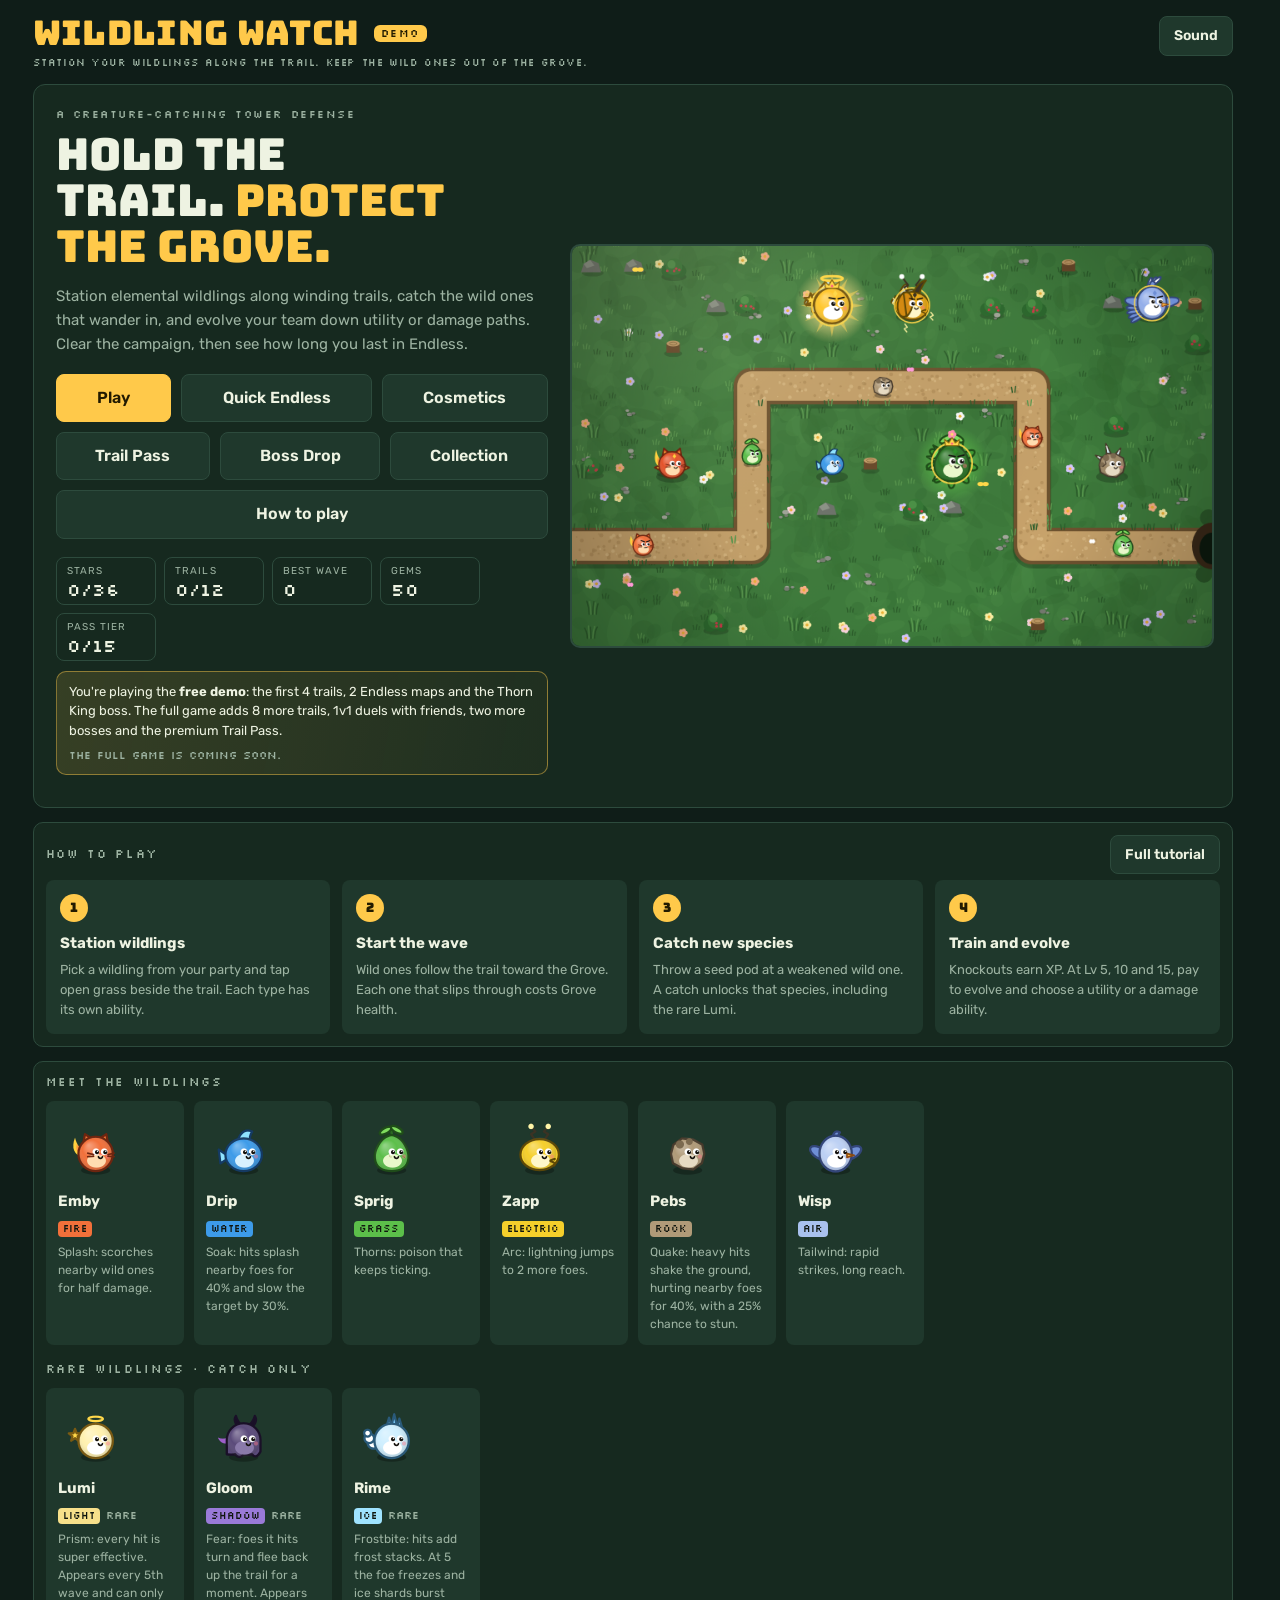
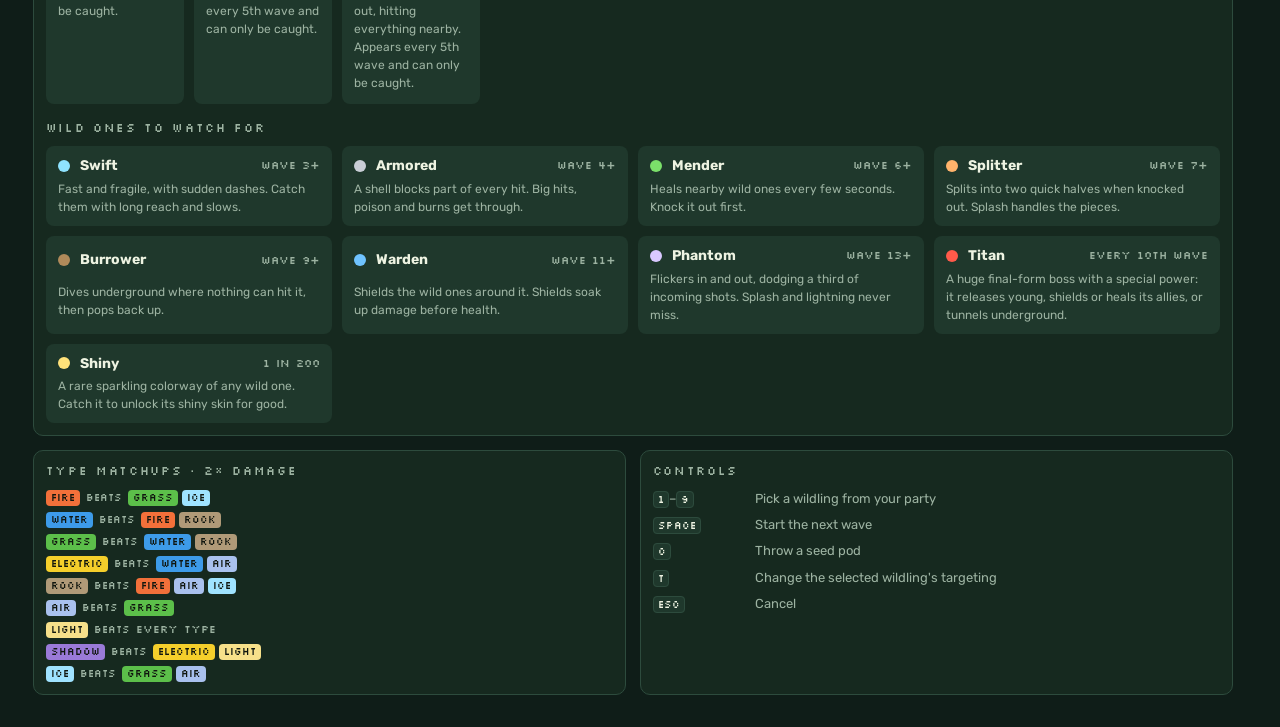
==== commit 5b17d606: "Remove daily quests and login streak from the full game and the demo Co-Authored-By: Claude Opus 5.5" ====
--- a/demo/index.html
+++ b/demo/index.html
@@ -234,24 +234,9 @@
 @media (max-width:720px){ .phero{grid-template-columns:1fr} #passHero{order:-1;max-width:420px;margin:0 auto} .ph-list{grid-template-columns:1fr} }
 @media (prefers-reduced-motion: reduce){ .ph-cta .btn.primary::after{animation:none} .pack{transition:none} .pack:hover{transform:none} }
 /* ---- live systems ---- */
-.today .tgrid{display:grid;grid-template-columns:repeat(auto-fit,minmax(270px,1fr));gap:14px}
-.tbox{background:var(--panel2);border-radius:10px;padding:12px;min-width:0;display:grid;gap:10px;align-content:start}
-.home .tbox h3{margin:0}
-.streak{display:grid;grid-template-columns:repeat(7,minmax(0,1fr));gap:4px}
-.sday{border:1px solid var(--line);border-radius:8px;padding:6px 3px;text-align:center;font-size:11px;line-height:1.3;color:var(--muted);display:grid;gap:3px;min-width:0;background:var(--panel)}
-.sday b{font-family:var(--f-data);font-weight:400;font-size:10px;letter-spacing:.06em;color:var(--ink)}
-.sday.done{background:rgba(123,224,138,.12);border-color:rgba(123,224,138,.5)}
-.sday.done span::before{content:"✓ ";color:var(--grass)}
-.sday.now{border-color:var(--sun);box-shadow:0 0 0 1px var(--sun) inset;color:var(--ink)}
-.sday.big{background:linear-gradient(160deg,#3a3320,var(--panel))}
-.sday .btn{padding:4px 6px;font-size:12px}
-.quests{display:grid;gap:8px}
-.quest{display:grid;grid-template-columns:minmax(0,1fr) auto;gap:6px 10px;align-items:center;background:var(--panel);border-radius:8px;padding:8px 10px}
-.quest .qt{font-size:13px;line-height:1.35}
-.quest .btn{padding:5px 10px;font-size:13px}
 .qbar{grid-column:1/-1;height:6px;background:var(--line);border-radius:3px;overflow:hidden;min-width:0}
 .qbar i{display:block;height:100%;background:var(--grass);border-radius:3px}
-.quest.done .qbar i,.ach.done .qbar i,.ach.cl .qbar i{background:var(--sun)}
+.ach.done .qbar i,.ach.cl .qbar i{background:var(--sun)}
 .wbox{display:grid;gap:8px}
 .badge-n{display:inline-grid;place-items:center;min-width:20px;height:20px;border-radius:10px;background:var(--berry);color:#fff;font-size:12px;margin-left:8px;padding:0 6px;font-family:var(--f-data)}
 .dex{display:grid;grid-template-columns:repeat(auto-fill,minmax(150px,1fr));gap:10px}
@@ -515,13 +500,6 @@
       </div>
       <canvas id="heroCv" aria-label="Wildlings defending a trail"></canvas>
     </div>
-    <div class="card today" id="todayCard">
-      <div class="up-head"><h2>Today</h2><span class="meta" id="todayReset"></span></div>
-      <div class="tgrid">
-        <div class="tbox"><h3>Login streak</h3><div class="streak" id="streakRow"></div><div id="streakAct"></div></div>
-        <div class="tbox"><h3>Daily quests</h3><div class="quests" id="questList"></div></div>
-      </div>
-    </div>
     <div class="card">
       <div class="up-head"><h2>How to play</h2><button class="btn" id="homeTut2" type="button">Full tutorial</button></div>
       <ol class="steps">
@@ -935,9 +913,7 @@
 let profile = {stars:{}, up:{}, gems:50, owned:{}, saves:{}, v:2, trials:{}, offers:{}, pass:{xp:0, claimed:[], claimedP:[], premium:false, track:3}, equip:{skin:{}, hat:{}, map:'meadow', orb:'seed'}};
 try { const pr = JSON.parse(localStorage.getItem('wildling-demo-profile')); if (pr && typeof pr==='object') profile = {stars:pr.stars||{}, up:pr.up||{}, gems: typeof pr.gems==='number' ? pr.gems : 50, owned:pr.owned||{}, saves:(pr.saves && typeof pr.saves==='object') ? pr.saves : {}, v:pr.v||0, trials:pr.trials||{}, offers:pr.offers||{}, pass:{xp:0, claimed:[], ...(pr.pass||{})}, equip:{skin:{}, hat:{}, map:'meadow', orb:'seed', ...(pr.equip||{})}}; } catch(e) {}
 if (profile.saves && profile.saves.endless) delete profile.saves.endless;
-try { const pr2 = JSON.parse(localStorage.getItem('wildling-demo-profile')) || {}; for (const k of ['daily','streak','stats','dex','ach','achSeen']) if (pr2[k] && typeof pr2[k]==='object') profile[k]=pr2[k]; } catch(e) {}
-profile.daily = profile.daily || {day:0, q:[], bonus:false};
-profile.streak = profile.streak || {last:0, count:0, claimed:true};
+try { const pr2 = JSON.parse(localStorage.getItem('wildling-demo-profile')) || {}; for (const k of ['stats','dex','ach','achSeen']) if (pr2[k] && typeof pr2[k]==='object') profile[k]=pr2[k]; } catch(e) {}
 profile.stats = profile.stats || {};
 profile.dex = {caught:{}, stage:{}, shiny:{}, ...(profile.dex||{})};
 profile.ach = profile.ach || {}; profile.achSeen = profile.achSeen || {};
@@ -1174,7 +1150,6 @@
 const ORBS = {
   snowball:{name:'Snowball Pod', pass:true, desc:'Packed snow with a red button', top:'#ffffff', bot:'#dfeaf4', band:'#8aa0b4', btn:'#d23b4a'},
   frost:{name:'Frost Pod', pass:true, desc:'Clear ice around a pale glow', top:'#7fd0ff', bot:'#f0faff', band:'#1a3a5a', btn:'#ffffff'},
-  streak:{name:'Streak Pod', reward:'7-day login streak', desc:'Earned by playing seven days in a row', top:'#ff8a3a', bot:'#ffe0a0', band:'#5a2a0a', btn:'#ffd84a'},
   seed:{name:'Seed Pod', price:0, desc:'The standard catching pod', top:'#6b8f3a', bot:'#e8d9a8', band:'#3a2a14', btn:'#ffd84a'},
   ember:{name:'Ember Pod', price:60, desc:'Glows like hot coals', top:'#c2401f', bot:'#ffb36b', band:'#3a140a', btn:'#ffe27a'},
   bubble:{name:'Bubble Pod', price:60, desc:'Sea blue with a pearl center', top:'#2a7fb8', bot:'#d6f2ff', band:'#123a55', btn:'#ffffff'},
@@ -2278,7 +2253,7 @@
   $('traitList').innerHTML = Object.values(TRAITS).map(t => `<div class="trow"><span class="tdot" style="background:${t.col}"></span><b>${t.name}</b><span class="meta">wave ${t.from}+</span><span class="ud">${t.desc}</span></div>`).join('')
     + `<div class="trow"><span class="tdot" style="background:#ff5a4a"></span><b>Titan</b><span class="meta">every 10th wave</span><span class="ud">A huge final-form boss with a special power: it releases young, shields or heals its allies, or tunnels underground.</span></div>`
     + `<div class="trow"><span class="tdot" style="background:#ffe27a"></span><b>Shiny</b><span class="meta">1 in 200</span><span class="ud">A rare sparkling colorway of any wild one. Catch it to unlock its shiny skin for good.</span></div>`;
-  renderToday();
+  renderHomeBadge();
 }
 function renderHero(dt){
   heroT += dt;
@@ -2376,7 +2351,7 @@
 function drawMini(cn, wp, themeId){ paintScene(cn, wp, themeId||profile.equip.map, 7); }
 function renderMenu(){
   $('demoCamp').innerHTML = `<p>The demo includes trails 1 to ${DEMO_TRAILS}. ${FULL_GAME_URL?'':'The rest are in the full game.'}</p>${fullLink('Unlock all trails')}`;
-  $('demoShop').innerHTML = `<p><b>Gem packs and the premium Trail Pass are in the full game.</b> In the demo, earn gems by clearing waves, trails, daily quests and the login streak.</p>${fullLink()}`;
+  $('demoShop').innerHTML = `<p><b>Gem packs and the premium Trail Pass are in the full game.</b> In the demo, earn gems by clearing waves and trails, beating the Thorn King and claiming achievements.</p>${fullLink()}`;
   const earned=starsEarned(), bank=earned-starsSpent();
   $('starBank').textContent=bank; $('starTotal').textContent=earned;
   const esel=$('endlessMap');
@@ -2485,43 +2460,10 @@
 });
 
 
-/* ================= live systems: quests, streak, achievements, Boss Drop, deals, bundles ================= */
-const QUESTS = {
-  waves:{ev:'waves', n:12, gems:15, text:()=>'Clear 12 waves'},
-  kos:{ev:'kos', n:150, gems:15, text:()=>'Knock out 150 wild ones'},
-  typeko:{ev:'kos', n:60, gems:20, text:q=>`Knock out 60 wild ones with ${SP[q.sp].names[0]}`},
-  catch:{ev:'catches', n:2, gems:20, text:()=>'Catch 2 wildlings'},
-  evolve:{ev:'evolves', n:2, gems:20, text:()=>'Evolve 2 wildlings'},
-  trail:{ev:'trails', n:1, gems:25, text:()=>'Clear a campaign trail'},
-  alpha:{ev:'alphas', n:2, gems:20, text:()=>'Defeat or catch 2 alphas'},
-  place:{ev:'placed', n:10, gems:10, text:()=>'Station 10 wildlings'},
-};
-const QUEST_BONUS = 20;
-function dailyQuests(){
-  const d=dayNum(); if (profile.daily.day===d) return profile.daily.q;
-  const r=rng(d*7919+13), pool=Object.keys(QUESTS), q=[];
-  while (q.length<3){ const id=pool.splice((r()*pool.length)|0,1)[0], it={id, prog:0, claimed:false}; if (id==='typeko') it.sp=ORDER[(r()*6)|0]; q.push(it); }
-  profile.daily={day:d, q, bonus:false}; saveProfile(); return q;
-}
-const qDone = it => it.prog >= QUESTS[it.id].n;
+/* ================= live systems: achievements, Boss Drop, deals, bundles ================= */
 function track(ev, n=1, info={}){
   const st=profile.stats; st[ev]=(st[ev]||0)+n;
-  let done=null;
-  for (const it of dailyQuests()){ const Q=QUESTS[it.id]; if (Q.ev!==ev || it.claimed || qDone(it) || (it.sp && info.sp!==it.sp)) continue; it.prog=Math.min(Q.n, it.prog+n); if (qDone(it)) done=Q.text(it); }
-  if (done){ toast(`Daily quest done: ${done}. Claim it on the home page.`); saveProfile(); }
   if (ev!=='kos' || st.kos%100===0){ checkAch(); if (ev!=='kos') saveProfile(); }
-}
-// ---- login streak ----
-const STREAK = [{gems:10}, {gems:15}, {xp:40}, {gems:25}, {xp:60}, {gems:40}, {gems:100, item:'orb:streak'}];
-function checkStreak(){
-  const st=profile.streak, d=dayNum(); if (st.last===d) return;
-  st.count = st.last===d-1 ? st.count+1 : 1; st.last=d; st.claimed=false; st.best=Math.max(st.best||0, st.count); saveProfile();
-}
-function claimStreak(){
-  const st=profile.streak; if (st.claimed) return; const rw=STREAK[(st.count-1)%7]; st.claimed=true; sfx('coin');
-  if (rw.gems) addGems(rw.gems); if (rw.xp) addPassXP(rw.xp);
-  if (rw.item && !profile.owned[rw.item]){ profile.owned[rw.item]=true; toast('Day 7! +100 gems and the Streak Pod orb.'); } else toast(`Day ${st.count} reward claimed`);
-  saveProfile(); checkAch(); renderToday();
 }
 // ---- achievements and collection milestones ----
 const ownedCount = () => Object.keys(profile.owned).filter(k=>profile.owned[k]).length;
@@ -2545,8 +2487,6 @@
   {id:'ko10k', g:'ach', name:'Legendary Defender', desc:'Knock out 10,000 wild ones', cur:()=>profile.stats.kos||0, need:10000, gems:100},
   {id:'titan1', g:'ach', name:'Giant Slayer', desc:'Defeat or catch a titan', cur:()=>profile.stats.titans||0, need:1, gems:30},
   {id:'titan10', g:'ach', name:'Titan Tamer', desc:'Defeat or catch 10 titans', cur:()=>profile.stats.titans||0, need:10, gems:80},
-  {id:'streak7', g:'ach', name:'Regular', desc:'Play 7 days in a row', cur:()=>profile.streak.best||profile.streak.count||0, need:7, gems:50},
-  {id:'quests20', g:'ach', name:'Quest Taker', desc:'Complete 20 daily quests', cur:()=>profile.stats.quests||0, need:20, gems:50},
   {id:'boss1', g:'ach', name:'Boss Hunter', desc:'Defeat a Boss Drop boss', cur:()=>profile.stats.bosses||0, need:1, gems:30},
   {id:'boss10', g:'ach', name:'Chest Hoarder', desc:'Defeat 10 Boss Drop bosses', cur:()=>profile.stats.bosses||0, need:10, gems:80},
   {id:'duel1', g:'ach', name:'Duelist', desc:'Win a 1v1 duel', cur:()=>profile.stats.duelWins||0, need:1, gems:30},
@@ -2690,25 +2630,12 @@
     return `<div class="bundle"><canvas width="${b.keys.length*120}" height="120" aria-hidden="true"></canvas><div class="bn">${b.name}</div><div class="ud">${b.desc}</div><ul class="bitems">${b.keys.map(k=>`<li class="${profile.owned[k]?'own':''}">${itemLabel(k)}</li>`).join('')}</ul>${left.length ? `<div class="ud"><s>${full}</s> <b class="gem">${cost}</b> gems · save ${full-cost}${left.length<b.keys.length?' (only the items you don’t own)':''}</div><button type="button" class="btn ${profile.gems>=cost?'primary':''}" data-bundle="${b.id}" ${profile.gems>=cost?'':'disabled'}>Buy bundle · ${cost} gems</button>` : '<button type="button" class="btn" disabled>All owned</button>'}</div>`; }).join('');
   $('bundleList').querySelectorAll('canvas').forEach((cn,i) => drawCollage(cn, BUNDLES[i].keys));
 }
-// ---- home: today card ----
-function renderToday(){
-  if (!$('todayCard')) return; checkStreak();
-  const st=profile.streak, idx=(st.count-1)%7;
-  $('todayReset').textContent = `Quests reset in ${untilText(msToMidnight())}`;
-  $('streakRow').innerHTML = STREAK.map((rw,i) => `<div class="sday ${i<idx||(i===idx&&st.claimed)?'done':i===idx?'now':''} ${i===6?'big':''}"><b>Day ${i+1}</b><span>${rw.gems?rw.gems+' gems':rw.xp+' XP'}${rw.item?' + orb':''}</span></div>`).join('');
-  $('streakAct').innerHTML = st.claimed ? `<p class="meta" style="margin:0">Day ${st.count} streak. Come back tomorrow for day ${st.count%7+1}.</p>` : `<button type="button" class="btn primary" id="streakClaim">Claim day ${idx+1}</button>`;
-  const q=dailyQuests();
-  $('questList').innerHTML = q.map((it,i) => { const Q=QUESTS[it.id], d=qDone(it);
-    return `<div class="quest ${d?'done':''}"><span class="qt">${Q.text(it)}</span>${it.claimed?'<span class="meta">Claimed</span>':d?`<button type="button" class="btn primary" data-quest="${i}">+${Q.gems} gems</button>`:`<span class="meta">${it.prog}/${Q.n}</span>`}<div class="qbar"><i style="width:${it.prog/Q.n*100}%"></i></div></div>`; }).join('')
-    + `<p class="meta" style="margin:0">${profile.daily.bonus?'Bonus claimed. New quests tomorrow.':q.every(it=>it.claimed)?'':`Finish all three for a bonus ${QUEST_BONUS} gems. Each quest also gives 25 pass XP.`}</p>`;
+// ---- home: Collection badge ----
+function renderHomeBadge(){
   const n=achReady(); $('homeBook').innerHTML = 'Collection' + (n?`<span class="badge-n">${n}</span>`:'');
 }
 document.addEventListener('click', ev => {
   const t=ev.target.closest && ev.target.closest('button'); if (!t || t.disabled) return;
-  if (t.id==='streakClaim') return claimStreak();
-  if (t.dataset.quest!==undefined){ const it=dailyQuests()[+t.dataset.quest]; if (!it || it.claimed || !qDone(it)) return; it.claimed=true; sfx('coin'); addGems(QUESTS[it.id].gems); addPassXP(25); profile.stats.quests=(profile.stats.quests||0)+1;
-    if (!profile.daily.bonus && dailyQuests().every(x=>x.claimed)){ profile.daily.bonus=true; addGems(QUEST_BONUS); toast(`All quests done! +${QUEST_BONUS} bonus gems`); }
-    saveProfile(); checkAch(); renderToday(); return; }
   if (t.dataset.deal){ const key=t.dataset.deal, cost=Math.round(itemPrice(key)*(1-DEAL_OFF)); if (profile.owned[key] || profile.gems<cost) return; profile.gems-=cost; grantKey(key); sfx('coin'); saveProfile(); checkAch(); toast(`${itemLabel(key)} is yours. Equip it in Cosmetics.`); renderShop(); return; }
   if (t.dataset.bundle){ const b=BUNDLES.find(x=>x.id===t.dataset.bundle), {left, cost}=bundlePrice(b); if (!left.length || profile.gems<cost) return; profile.gems-=cost; left.forEach(grantKey); sfx('coin'); saveProfile(); checkAch(); toast(`${b.name} unlocked: ${left.length} item${left.length>1?'s':''} added. Equip them in Cosmetics.`); renderShop(); return; }
   if (t.dataset.ach){ const a=ACH.find(x=>x.id===t.dataset.ach); if (!a || profile.ach[a.id] || a.cur()<a.need) return; profile.ach[a.id]=1; sfx('coin'); addGems(a.gems); saveProfile(); renderBook(); return; }
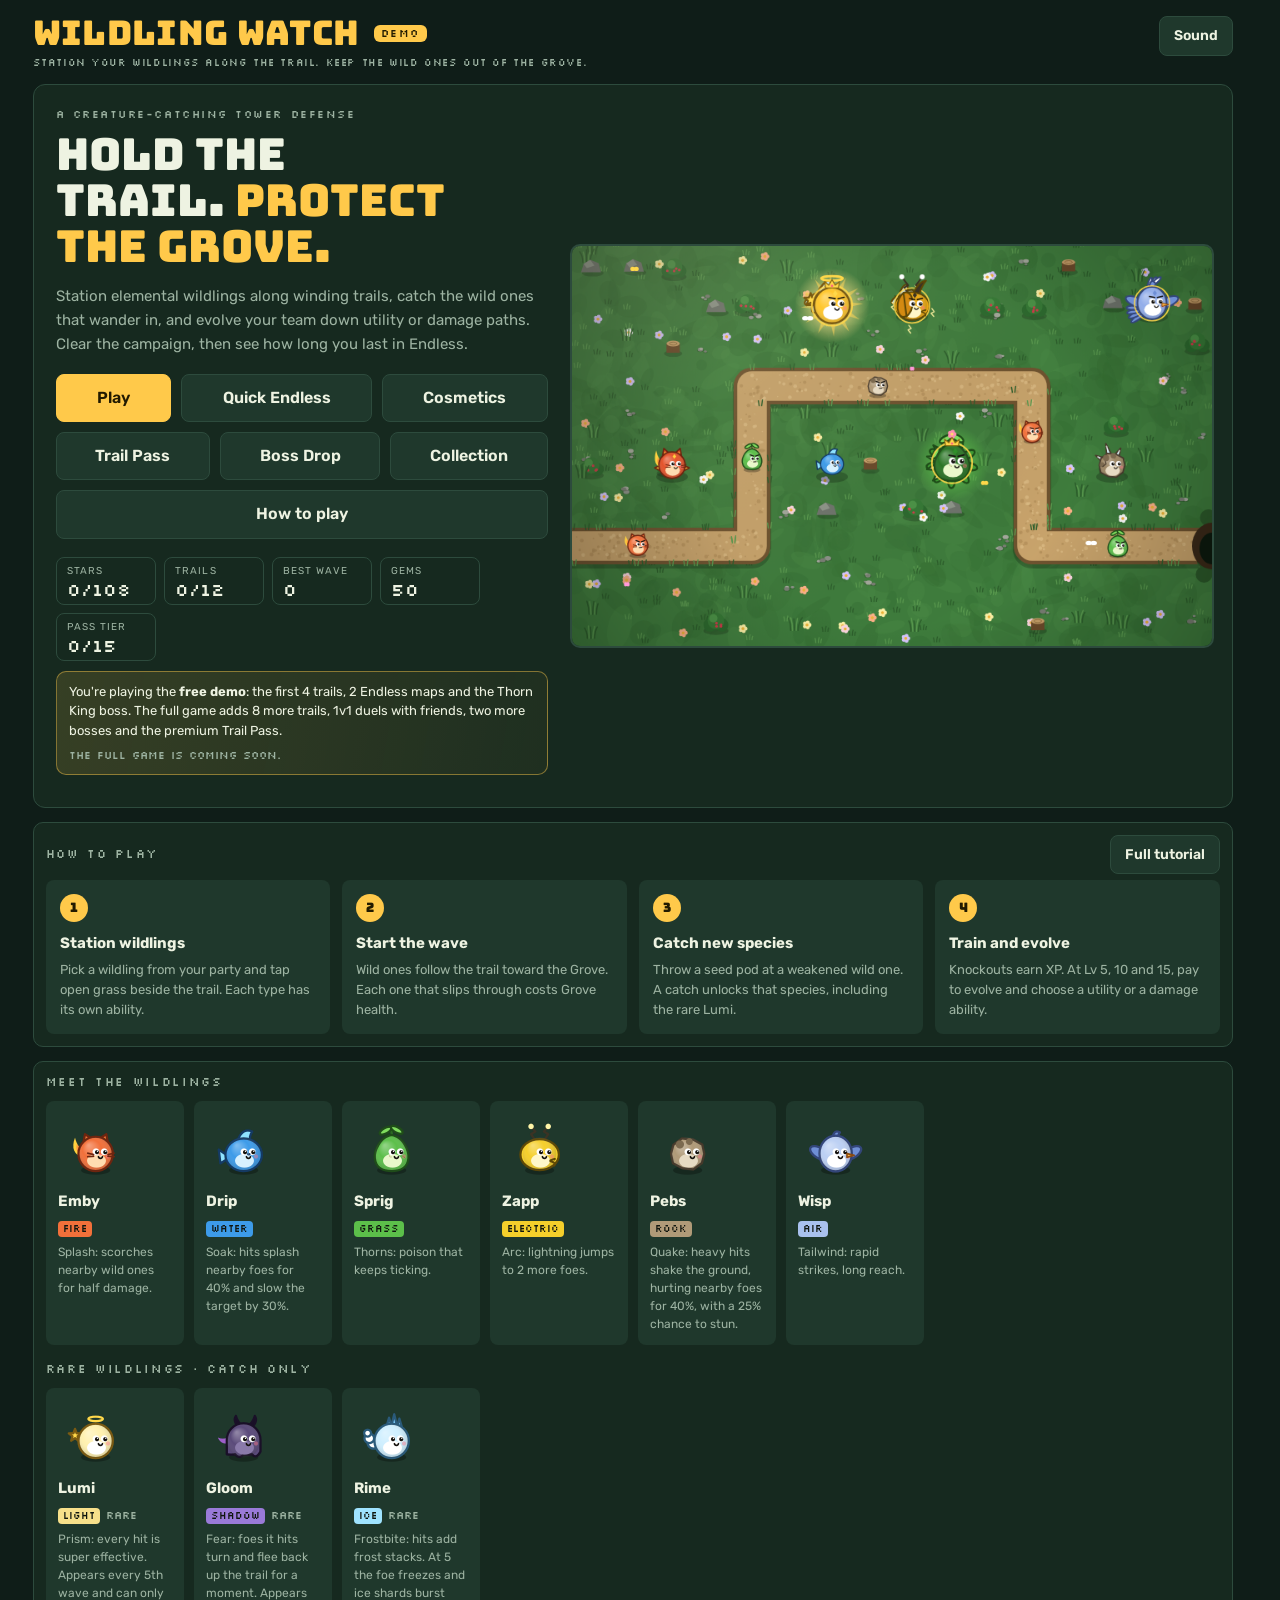
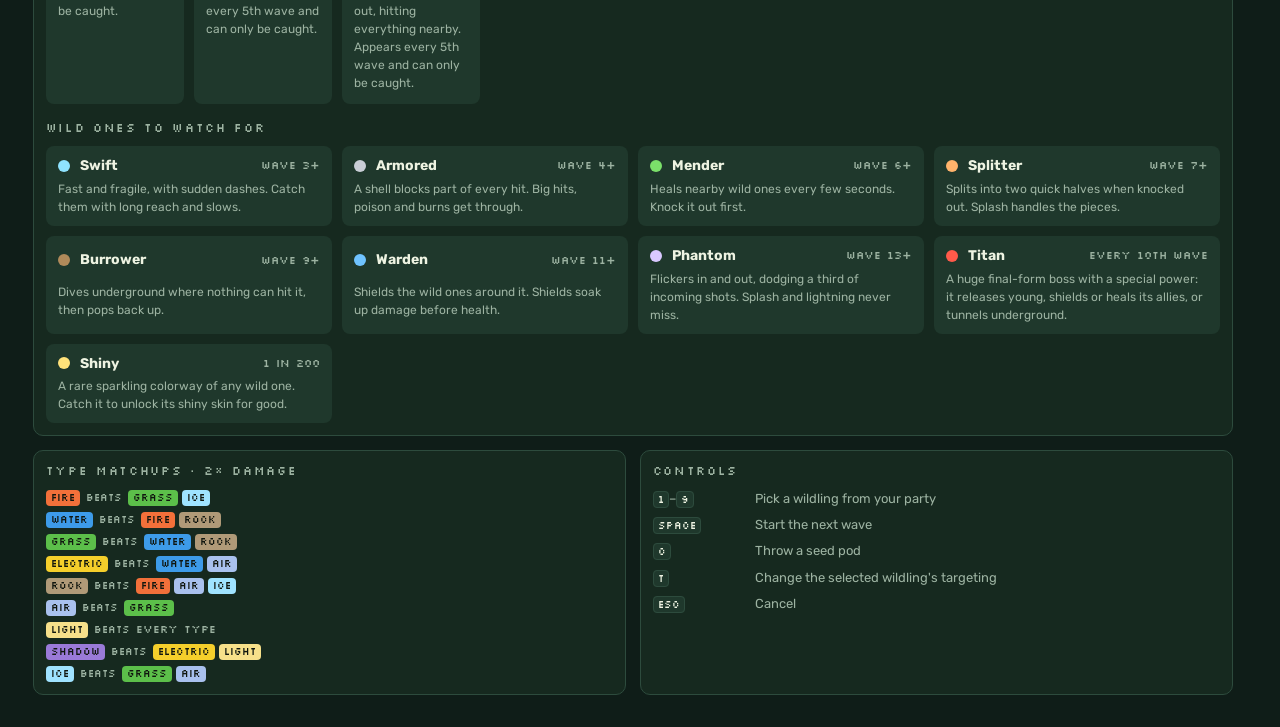
==== commit 76195dbf: "Separate Easy, Normal and Hard campaigns with their own stars, a difficulty picker and campaign badg" ====
--- a/demo/index.html
+++ b/demo/index.html
@@ -158,6 +158,8 @@
 .seg button.on{background:var(--sun);color:#221a00}
 .seg button[data-k="easy"].on{background:var(--grass);color:#0e1f0b}
 .seg button[data-k="hard"].on{background:var(--berry);color:#fff}
+.seg button[data-cd="easy"].on{background:var(--grass);color:#0e1f0b}
+.seg button[data-cd="hard"].on{background:var(--berry);color:#fff}
 .seg button:focus-visible{outline:2px solid var(--sun);outline-offset:1px}
 .seg.full{display:flex;width:100%}
 .seg.full button{flex:1 1 auto;padding:6px 4px}
@@ -290,6 +292,8 @@
 .odds dd{margin:0;font-family:var(--f-data)}
 .odds p{margin:0;font-size:12px}
 #chestCv{display:block;width:min(360px,100%);height:auto;margin:4px auto}
+.camp-diff button{display:inline-flex;gap:6px;align-items:baseline}
+.cd-st{font-family:var(--f-data);font-size:10px;opacity:.85}
 .demo-tag{display:inline-block;vertical-align:middle;font-family:var(--f-data);font-size:11px;letter-spacing:.14em;color:#221a00;background:var(--sun);border-radius:6px;padding:3px 7px;margin-left:6px;transform:translateY(-3px)}
 .demo-note{display:flex;flex-wrap:wrap;gap:8px 14px;align-items:center;justify-content:space-between;background:linear-gradient(100deg,rgba(255,201,74,.14),rgba(255,201,74,.04));border:1px solid rgba(255,201,74,.45);border-radius:10px;padding:10px 12px;margin:10px 0;font-size:13px}
 .demo-note p{margin:0;max-width:70ch;line-height:1.5}
@@ -599,9 +603,9 @@
         <button class="btn primary" id="playEndless" type="button">Play Endless</button>
       </div>
       <div class="card">
-        <h2>Campaign</h2>
+        <div class="up-head"><h2>Campaign</h2><div class="seg camp-diff" id="campDiff" role="group" aria-label="Campaign difficulty"></div></div>
+        <p class="empty">Easy, Normal and Hard are three separate campaigns, each with its own unlocks and stars. Clearing a trail earns 1 star, keeping half the Grove earns 2, and keeping 85% earns 3. Clear a whole campaign for a badge and rewards.</p>
         <div class="demo-note" id="demoCamp"></div>
-        <p class="empty">Clear each trail to open the next. Clearing earns 1 star, keeping half the Grove earns 2, and keeping 85% earns 3.</p>
         <div class="levels" id="levels"></div>
       </div>
     </div>
@@ -668,6 +672,10 @@
       <div class="up-head"><h2>Wildling book</h2><span class="meta" id="dexCount"></span></div>
       <p class="empty">Every species you catch is recorded here, along with the highest form you have evolved it to and any shiny you have caught.</p>
       <div class="dex" id="dexGrid"></div>
+    </div>
+    <div class="card">
+      <div class="up-head"><h2>Campaign badges</h2></div>
+      <div class="achs" id="campList"></div>
     </div>
     <div class="card">
       <div class="up-head"><h2>Collection milestones</h2></div>
@@ -913,9 +921,12 @@
 let profile = {stars:{}, up:{}, gems:50, owned:{}, saves:{}, v:2, trials:{}, offers:{}, pass:{xp:0, claimed:[], claimedP:[], premium:false, track:3}, equip:{skin:{}, hat:{}, map:'meadow', orb:'seed'}};
 try { const pr = JSON.parse(localStorage.getItem('wildling-demo-profile')); if (pr && typeof pr==='object') profile = {stars:pr.stars||{}, up:pr.up||{}, gems: typeof pr.gems==='number' ? pr.gems : 50, owned:pr.owned||{}, saves:(pr.saves && typeof pr.saves==='object') ? pr.saves : {}, v:pr.v||0, trials:pr.trials||{}, offers:pr.offers||{}, pass:{xp:0, claimed:[], ...(pr.pass||{})}, equip:{skin:{}, hat:{}, map:'meadow', orb:'seed', ...(pr.equip||{})}}; } catch(e) {}
 if (profile.saves && profile.saves.endless) delete profile.saves.endless;
-try { const pr2 = JSON.parse(localStorage.getItem('wildling-demo-profile')) || {}; for (const k of ['stats','dex','ach','achSeen']) if (pr2[k] && typeof pr2[k]==='object') profile[k]=pr2[k]; } catch(e) {}
+try { const pr2 = JSON.parse(localStorage.getItem('wildling-demo-profile')) || {}; for (const k of ['stats','dex','ach','achSeen','starsD']) if (pr2[k] && typeof pr2[k]==='object') profile[k]=pr2[k]; } catch(e) {}
 profile.stats = profile.stats || {};
 profile.dex = {caught:{}, stage:{}, shiny:{}, ...(profile.dex||{})};
+// Each difficulty is its own campaign. Stars earned before this change count toward Normal.
+if (!profile.starsD) profile.starsD = {easy:{}, normal:{...(profile.stars||{})}, hard:{}};
+for (const d of ['easy','normal','hard']) profile.starsD[d] = profile.starsD[d] || {};
 profile.ach = profile.ach || {}; profile.achSeen = profile.achSeen || {};
 // ---- calendar helpers (local time) ----
 function dayKey(d){ d=d||new Date(); return d.getFullYear()+'-'+String(d.getMonth()+1).padStart(2,'0')+'-'+String(d.getDate()).padStart(2,'0'); }
@@ -1045,6 +1056,10 @@
 HATS_BY.sprout.push({id:'thorncrown', kind:'crown', cols:['#5a3a1a','#d23b4a'], name:'Thorn Crown', reward:'Boss Drop · Thorn King', rewardBtn:'Boss Drop only', desc:'Woven from the Thorn King\'s brambles'});
 HATS_BY.volt.push({id:'stormhorns', kind:'horns', cols:['#9fd0ff'], name:'Storm Horns', reward:'Boss Drop · Storm Wyrm', rewardBtn:'Boss Drop only', desc:'They hum before a storm'});
 HATS_BY.ember.push({id:'magmacrown', kind:'crown', cols:['#2a1a12','#ff5a1f'], name:'Magma Crown', reward:'Boss Drop · Magmaw', rewardBtn:'Boss Drop only', desc:'Still warm to the touch'});
+for (const k of ORDER){
+  HATS_BY[k].push({id:'silvercrown', kind:'crown', cols:['#dfe6ef','#7fb8ff'], name:'Silver Crown', reward:'Normal campaign reward', rewardBtn:'Clear Normal campaign', desc:'For clearing every trail on Normal'});
+  HATS_BY[k].push({id:'goldcrown', kind:'crown', cols:['#ffd84a','#ff4a5a'], name:'Gold Crown', reward:'Hard campaign reward', rewardBtn:'Clear Hard campaign', desc:'For clearing every trail on Hard'});
+}
 // Shiny colorways: never sold, only unlocked by catching a shiny wild one.
 const SHINY_SHIFT = {ember:200, tide:140, sprout:-90, volt:150, pebble:180, gust:120, lumi:-60, gloom:150, rime:-150};
 for (const k of ORDER){
@@ -1133,6 +1148,7 @@
 function passWhere(key){ for (const s of SEASONS){ let i=s.free.findIndex(r=>r.key===key); if (i>=0) return {tier:i+1, prem:false, season:s.id}; i=s.prem.findIndex(r=>r.key===key); if (i>=0) return {tier:i+1, prem:true, season:s.id}; } return null; }
 
 const THEMES = {
+  summit:{name:"Champion's Summit", reward:'Hard campaign reward', rewardBtn:'Clear Hard campaign', desc:'Golden peaks for those who cleared every Hard trail', base:'#6a6a3a', tones:['#5e5e32','#767640','#6a5a34'], tuft:['#4e4e28','#9a9a50'], edge:'#4a3a1a', fill:'#c9a45a', tex:['#b08a48','#e0bf72'], stones:'#d8c38a', small:['pebbles','tallgrass','icecrystal'], medium:['rock','pine','crystal','rock'], den:['#4a3a1a','#140e04','#c9a43a'], tint:'rgba(255,190,60,.12)', vig:.34, amb:'fireflies'},
   polar:{name:'Polar Night', pass:true, desc:'Blue snowfields under a quiet moon', base:'#b9cbe0', tones:['#aec2da','#c6d6e8','#a7bcd4'], tuft:['#95aac4','#e8f0fa'], edge:'#5a6f8a', fill:'#8aa2bf', tex:['#7a93b2','#a9bfd8'], small:['snowlump','icecrystal','pebbles'], medium:['pine','pine','snowman','pine'], den:['#3a4a64','#0e1624','#2f5a74'], tint:'rgba(40,70,160,.2)', moon:true, vig:.36, amb:'snow'},
   aurorapeak:{name:'Aurora Peaks', pass:true, desc:'Northern lights over frozen pines', base:'#2a4a52', tones:['#26434b','#30545c','#2a4a5a'], tuft:['#1e3a42','#3f6a70'], edge:'#1c2a30', fill:'#7a96a4', tex:['#6a8694','#8aa6b4'], small:['icecrystal','snowlump','glowshroom'], medium:['pine','crystal','pine','pine'], den:['#1a3038','#050c10','#2f7a6a'], tint:'rgba(60,220,180,.12)', moon:true, vig:.42, amb:'snow'},
   meadow:{name:'Meadow', price:0, desc:'Rolling grass, wildflowers and butterflies', base:'#3f7d3d', tones:['#356f34','#4a8a45','#3a7639'], tuft:['#2d5f2c','#5a9a4f'], edge:'#6f532f', fill:'#c9a46c', tex:['#b38f5a','#dcbc85'], small:['flower','flower','tallgrass','pebbles'], medium:['bush','rock','stump','bush'], den:['#3b2a18','#0c1a0e','#2c5a2a'], amb:'butterflies'},
@@ -1428,7 +1444,11 @@
   ctx.restore();
 }
 function upg(id){ return mode==='duel' ? 0 : (profile.up[id]||0); }
-const starsEarned = () => Object.values(profile.stars).reduce((a,b)=>a+b,0);
+const SD = (d=diff) => profile.starsD[d] || (profile.starsD[d]={});
+const starsEarned = () => ['easy','normal','hard'].reduce((a,d)=>a+Object.values(SD(d)).reduce((x,y)=>x+y,0),0);
+const STAR_MAX = () => LEVELS.length*9;
+const clearedAny = L => ['easy','normal','hard'].some(d=>SD(d)[L.id]);
+const clearedOn = d => LEVELS.filter(L=>SD(d)[L.id]).length;
 const starsSpent = () => UPG.reduce((a,u)=>a+u.cost.slice(0,upg(u.id)).reduce((x,y)=>x+y,0),0);
 const prog = e => e.dist / ((ROUTES[e.route||0]||ROUTES[0]).total || 1);
 function better(m,e,d,b,bd){
@@ -2010,9 +2030,9 @@
 function winLevel(){
   S.phase='won'; sfx('win'); $('winNext').textContent='Next trail'; clearRunSave();
   const L=LEVELS[S.level], ratio=S.lives/S.startLives, stars = ratio>=.85 ? 3 : ratio>=.5 ? 2 : 1;
-  const prev=profile.stars[L.id]||0; if (stars>prev){ profile.stars[L.id]=stars; saveProfile(); }
+  const prev=SD(S.diff)[L.id]||0; if (stars>prev){ SD(S.diff)[L.id]=stars; saveProfile(); }
   const gained=Math.max(0,stars-prev); addGems(5+10*gained); addPassXP(40+20*gained); track('trails');
-  $('winTitle').textContent = S.level===LEVELS.length-1 ? 'Campaign complete! Every trail is safe.' : `${L.name} cleared`;
+  $('winTitle').textContent = clearedOn(S.diff)===LEVELS.length && !prev ? `${DIFF[S.diff].name} campaign complete!` : `${L.name} cleared on ${DIFF[S.diff].name}`;
   $('winStars').innerHTML = [0,1,2].map(i=>`<span class="${i<stars?'on':''}">★</span>`).join('');
   $('winStars').setAttribute('aria-label', `${stars} of 3 stars`);
   $('winText').textContent = `You kept ${S.lives} of ${S.startLives} Grove. ` + (gained ? `+${gained} new star${gained>1?'s':''} to spend on upgrades.` : 'No new stars this time.') + ` +${5+10*gained} gems.`;
@@ -2213,7 +2233,8 @@
   document.querySelectorAll('#diffSeg button').forEach(b => { const on=b.dataset.k===diff; b.classList.toggle('on',on); b.setAttribute('aria-pressed',on); });
   $('diffNote').textContent = DIFF[diff].note;
 }
-function setDiff(k){ diff=k; try { localStorage.setItem('wildling-demo-diff',k); } catch(e) {} reset(); toast(`New ${DIFF[k].name} run`); }
+function setDiff(k){ diff=k; try { localStorage.setItem('wildling-demo-diff',k); } catch(e) {} reset(); if (inMenu && !$('menu').hidden){ renderMenu(); return; } toast(`New ${DIFF[k].name} run`); }
+$('campDiff').addEventListener('click', ev => { const b=ev.target.closest('button[data-cd]'); if (!b || b.dataset.cd===diff) return; setDiff(b.dataset.cd); });
 $('diffSeg').addEventListener('click', ev => {
   const b = ev.target.closest('button[data-k]'); if (!b) return;
   const k = b.dataset.k;
@@ -2241,8 +2262,8 @@
   $('demoHome').innerHTML = `<p>You're playing the <b>free demo</b>: the first 4 trails, 2 Endless maps and the Thorn King boss. The full game adds 8 more trails, 1v1 duels with friends, two more bosses and the premium Trail Pass.</p>${fullLink()}`;
   paintScene(heroBg, HERO_WP, profile.equip.map, 3);
   let bestAny=0; for (const k of Object.keys(DIFF)) for (const Lv of LEVELS){ try { bestAny=Math.max(bestAny, +localStorage.getItem(bestKey(k, Lv.id))||0); } catch(e) {} }
-  const cleared=LEVELS.filter(L=>profile.stars[L.id]).length;
-  $('homeStats').innerHTML = [['Stars',`${starsEarned()}/${LEVELS.length*3}`],['Trails',`${cleared}/${LEVELS.length}`],['Best wave',bestAny],['Gems',profile.gems],['Pass tier',`${passTier()}/${PASS.length}`]].map(([l,v])=>`<div class="stat"><span>${l}</span><b>${v}</b></div>`).join('');
+  const cleared=LEVELS.filter(clearedAny).length;
+  $('homeStats').innerHTML = [['Stars',`${starsEarned()}/${STAR_MAX()}`],['Trails',`${cleared}/${LEVELS.length}`],['Best wave',bestAny],['Gems',profile.gems],['Pass tier',`${passTier()}/${PASS.length}`]].map(([l,v])=>`<div class="stat"><span>${l}</span><b>${v}</b></div>`).join('');
   $('homePlay').textContent = (profile.saves && profile.saves.campaign) ? 'Resume a run' : cleared ? 'Continue' : 'Play';
   const unc=unclaimed(); $('homePass').textContent = unc ? `Trail Pass · ${unc} to claim` : 'Trail Pass';
   const rcard = k => { const s=SP[k]; return `<div class="rcard"><canvas width="144" height="144" data-k="${k}" aria-hidden="true"></canvas><div class="un">${s.names[0]}</div><div class="sub">${chip(s.type)}${s.rare?'<span class="meta">rare</span>':''}</div><div class="ud">${s.ability}.${s.rare?' Appears every 5th wave and can only be caught.':''}</div></div>`; };
@@ -2350,7 +2371,7 @@
 }
 function drawMini(cn, wp, themeId){ paintScene(cn, wp, themeId||profile.equip.map, 7); }
 function renderMenu(){
-  $('demoCamp').innerHTML = `<p>The demo includes trails 1 to ${DEMO_TRAILS}. ${FULL_GAME_URL?'':'The rest are in the full game.'}</p>${fullLink('Unlock all trails')}`;
+  $('demoCamp').innerHTML = `<p>The demo includes trails 1 to ${DEMO_TRAILS} on every difficulty. Campaign badges need all ${LEVELS.length} trails, which come with the full game.</p>${fullLink('Unlock all trails')}`;
   $('demoShop').innerHTML = `<p><b>Gem packs and the premium Trail Pass are in the full game.</b> In the demo, earn gems by clearing waves and trails, beating the Thorn King and claiming achievements.</p>${fullLink()}`;
   const earned=starsEarned(), bank=earned-starsSpent();
   $('starBank').textContent=bank; $('starTotal').textContent=earned;
@@ -2358,8 +2379,10 @@
   if (!esel.options.length) esel.innerHTML = LEVELS.slice(0,DEMO_ENDLESS).map((Lv,i)=>`<option value="${Lv.id}">${i+1}. ${Lv.name}${Lv.paths?` (${Lv.paths.length} routes)`:''}</option>`).join('');
   esel.value = endlessMap; { const EL=LEVELS[endlessLevel()]; drawMini($('endlessPreview'), EL.paths || EL.path); }
   $('endlessBests').innerHTML = Object.keys(DIFF).map(k => { let b=0; try { b=+localStorage.getItem(bestKey(k))||0; } catch(e) {} return `<dt>${DIFF[k].name}</dt><dd>best wave ${b}</dd>`; }).join('');
+  $('starMax').textContent = STAR_MAX();
+  $('campDiff').innerHTML = Object.keys(DIFF).map(k => { const n=Object.values(SD(k)).reduce((a,b)=>a+b,0); return `<button type="button" data-cd="${k}" class="${k===diff?'on':''}" aria-pressed="${k===diff}">${DIFF[k].name} <span class="cd-st">★ ${n}/${LEVELS.length*3}</span></button>`; }).join('');
   $('levels').innerHTML = LEVELS.map((L,i) => {
-    const st=profile.stars[L.id]||0, full=i>=DEMO_TRAILS, open = !full && (i===0 || (profile.stars[LEVELS[i-1].id]||0)>0);
+    const SDd=SD(diff), st=SDd[L.id]||0, full=i>=DEMO_TRAILS, open = !full && (i===0 || (SDd[LEVELS[i-1].id]||0)>0);
     return `<button type="button" class="lvl" data-i="${i}" ${open?'':'disabled'} aria-label="Trail ${i+1}, ${L.name}, ${L.waves} waves, ${st} of 3 stars${open?'':', locked'}"><canvas width="192" height="120"></canvas><span class="ln">${i+1}. ${L.name}</span><span class="lm"><span>${L.waves} waves${L.paths?` · ${L.paths.length} routes`:''}</span><span class="st">${[0,1,2].map(j=>`<span class="${j<st?'on':''}">★</span>`).join('')}</span></span>${full?'<span class="meta demo-lock">Full game</span>':open?'':'<span class="meta">Clear the trail before it to open</span>'}</button>`;
   }).join('');
   document.querySelectorAll('#levels canvas').forEach((cn,i) => drawMini(cn, LEVELS[i].paths || LEVELS[i].path));
@@ -2467,7 +2490,7 @@
 }
 // ---- achievements and collection milestones ----
 const ownedCount = () => Object.keys(profile.owned).filter(k=>profile.owned[k]).length;
-const trailsN = () => LEVELS.filter(L=>profile.stars[L.id]).length;
+const trailsN = () => LEVELS.filter(clearedAny).length;
 const ACH = [
   {id:'dex3', g:'col', name:'Field Notes', desc:'Catch 3 different species', cur:()=>Object.keys(profile.dex.caught).length, need:3, gems:20},
   {id:'dex6', g:'col', name:'Naturalist', desc:'Catch 6 different species', cur:()=>Object.keys(profile.dex.caught).length, need:6, gems:40},
@@ -2478,9 +2501,11 @@
   {id:'shiny3', g:'col', name:'Shiny Hunter', desc:'Catch 3 different shinies', cur:()=>Object.keys(profile.dex.shiny).length, need:3, gems:100},
   {id:'cos10', g:'col', name:'Dressed Up', desc:'Own 10 cosmetics', cur:ownedCount, need:10, gems:30},
   {id:'cos30', g:'col', name:'Wardrobe Keeper', desc:'Own 30 cosmetics', cur:ownedCount, need:30, gems:80},
+  {id:'campE', g:'camp', medal:'#7be08a', name:'Easy Campaign', desc:`Clear all ${LEVELS.length} trails on Easy`, cur:()=>clearedOn('easy'), need:LEVELS.length, gems:50},
+  {id:'campN', g:'camp', medal:'#dfe6ef', name:'Normal Campaign', desc:`Clear all ${LEVELS.length} trails on Normal. Unlocks a Silver Crown for every wildling`, cur:()=>clearedOn('normal'), need:LEVELS.length, gems:80, items:ORDER.map(k=>`hat:${k}:silvercrown`)},
+  {id:'campH', g:'camp', medal:'#ffc94a', name:'Hard Campaign', desc:`Clear all ${LEVELS.length} trails on Hard. Unlocks a Gold Crown for every wildling and the Champion's Summit map`, cur:()=>clearedOn('hard'), need:LEVELS.length, gems:150, items:[...ORDER.map(k=>`hat:${k}:goldcrown`), 'map:summit']},
+  {id:'stars', g:'camp', medal:'#ff9a3c', name:'Star Collector', desc:`Earn all ${LEVELS.length*9} stars across every difficulty`, cur:()=>starsEarned(), need:LEVELS.length*9, gems:150},
   {id:'trails6', g:'ach', name:'Trailblazer', desc:'Clear 6 campaign trails', cur:trailsN, need:6, gems:30},
-  {id:'camp', g:'ach', name:'Every Trail Safe', desc:'Clear every campaign trail', cur:trailsN, need:LEVELS.length, gems:100},
-  {id:'stars', g:'ach', name:'Star Collector', desc:`Earn all ${LEVELS.length*3} stars`, cur:()=>starsEarned(), need:LEVELS.length*3, gems:150},
   {id:'wave25', g:'ach', name:'Holding Strong', desc:'Reach wave 25 in Endless', cur:()=>profile.stats.bestWave||0, need:25, gems:30},
   {id:'wave50', g:'ach', name:'Unbreakable', desc:'Reach wave 50 in Endless', cur:()=>profile.stats.bestWave||0, need:50, gems:80},
   {id:'ko1k', g:'ach', name:'Busy Trail', desc:'Knock out 1,000 wild ones', cur:()=>profile.stats.kos||0, need:1000, gems:30},
@@ -2638,10 +2663,10 @@
   const t=ev.target.closest && ev.target.closest('button'); if (!t || t.disabled) return;
   if (t.dataset.deal){ const key=t.dataset.deal, cost=Math.round(itemPrice(key)*(1-DEAL_OFF)); if (profile.owned[key] || profile.gems<cost) return; profile.gems-=cost; grantKey(key); sfx('coin'); saveProfile(); checkAch(); toast(`${itemLabel(key)} is yours. Equip it in Cosmetics.`); renderShop(); return; }
   if (t.dataset.bundle){ const b=BUNDLES.find(x=>x.id===t.dataset.bundle), {left, cost}=bundlePrice(b); if (!left.length || profile.gems<cost) return; profile.gems-=cost; left.forEach(grantKey); sfx('coin'); saveProfile(); checkAch(); toast(`${b.name} unlocked: ${left.length} item${left.length>1?'s':''} added. Equip them in Cosmetics.`); renderShop(); return; }
-  if (t.dataset.ach){ const a=ACH.find(x=>x.id===t.dataset.ach); if (!a || profile.ach[a.id] || a.cur()<a.need) return; profile.ach[a.id]=1; sfx('coin'); addGems(a.gems); saveProfile(); renderBook(); return; }
+  if (t.dataset.ach){ const a=ACH.find(x=>x.id===t.dataset.ach); if (!a || profile.ach[a.id] || a.cur()<a.need) return; profile.ach[a.id]=1; sfx('coin'); addGems(a.gems); if (a.items){ a.items.forEach(grantKey); toast(`${a.name} rewards unlocked. Equip them in Cosmetics.`); } saveProfile(); renderBook(); return; }
 });
 // ---- collection page ----
-function medal(done, claimed, col){ const c=claimed?(col==='col'?'#7fe0ff':'#ffc94a'):done?'#ffe9a8':'#3a5446'; return `<svg class="medal" viewBox="0 0 44 44" aria-hidden="true"><circle cx="22" cy="22" r="19" fill="${c}" stroke="rgba(0,0,0,.35)" stroke-width="2"/><path d="M22 10l3.6 7.4 8.1 1.2-5.9 5.7 1.4 8.1L22 28.6l-7.2 3.8 1.4-8.1-5.9-5.7 8.1-1.2z" fill="${claimed?'#fff':done?'#b8860b':'#253a30'}"/></svg>`; }
+function medal(done, claimed, col){ const c=claimed?(col==='col'?'#7fe0ff':col&&col[0]==='#'?col:'#ffc94a'):done?'#ffe9a8':'#3a5446'; return `<svg class="medal" viewBox="0 0 44 44" aria-hidden="true"><circle cx="22" cy="22" r="19" fill="${c}" stroke="rgba(0,0,0,.35)" stroke-width="2"/><path d="M22 10l3.6 7.4 8.1 1.2-5.9 5.7 1.4 8.1L22 28.6l-7.2 3.8 1.4-8.1-5.9-5.7 8.1-1.2z" fill="${claimed?'#fff':done?'#b8860b':'#253a30'}"/></svg>`; }
 function renderBook(){
   const starters={ember:1,tide:1,sprout:1};
   $('dexCount').textContent = `${Object.keys(profile.dex.caught).length} of ${ORDER.length} caught · ${Object.keys(profile.dex.shiny).length} shiny`;
@@ -2650,7 +2675,8 @@
     return `<div class="dcard ${c||starters[k]?'':'unk'}"><canvas width="168" height="168" data-k="${k}" data-st="${st}" aria-hidden="true"></canvas><div class="un">${c||starters[k]?s.names[st]:'???'}${sh?' <span title="Shiny caught" style="color:#ffe27a">✦</span>':''}</div><div class="meta">${c?'Caught':starters[k]?'Starter':s.rare?'Rare · catch only':'Not caught yet'}</div><div class="stg" aria-label="Highest form ${st+1} of 4">${[0,1,2,3].map(i=>`<i class="${i<=st&&(c||starters[k]||st)?'on':''}"></i>`).join('')}</div><div class="meta">${own}/${cos.length} cosmetics</div></div>`; }).join('');
   document.querySelectorAll('#dexGrid canvas').forEach(cn => { const k=cn.dataset.k, known=profile.dex.caught[k]||starters[k]; drawPortrait(cn, k, +cn.dataset.st, !known); });
   const row = a => { const cur=Math.min(a.cur(), a.need), done=cur>=a.need, cl=!!profile.ach[a.id];
-    return `<div class="ach ${cl?'cl':done?'done':''}">${medal(done,cl,a.g)}<div class="an">${a.name}</div><div class="ud">${a.desc}</div><div class="arow"><div class="qbar"><i style="width:${cur/a.need*100}%"></i></div>${cl?'<span class="meta">Claimed</span>':done?`<button type="button" class="btn primary" data-ach="${a.id}">Claim ${a.gems} gems</button>`:`<span class="meta">${cur.toLocaleString()}/${a.need.toLocaleString()} · ${a.gems} gems</span>`}</div></div>`; };
+    return `<div class="ach ${cl?'cl':done?'done':''}">${medal(done,cl,a.medal||a.g)}<div class="an">${a.name}</div><div class="ud">${a.desc}</div><div class="arow"><div class="qbar"><i style="width:${cur/a.need*100}%"></i></div>${cl?'<span class="meta">Claimed</span>':done?`<button type="button" class="btn primary" data-ach="${a.id}">Claim ${a.gems} gems${a.items?' + rewards':''}</button>`:`<span class="meta">${cur.toLocaleString()}/${a.need.toLocaleString()} · ${a.gems} gems</span>`}</div></div>`; };
+  $('campList').innerHTML = ACH.filter(a=>a.g==='camp').map(row).join('');
   $('colList').innerHTML = ACH.filter(a=>a.g==='col').map(row).join('');
   $('achList').innerHTML = ACH.filter(a=>a.g==='ach').map(row).join('');
   const done=ACH.filter(a=>profile.ach[a.id]).length; $('achCount').textContent = `${done} of ${ACH.length} claimed`;
@@ -2941,7 +2967,7 @@
   const camp=S.mode==='campaign', L=LEVELS[S.level];
   $('sWave').textContent = camp ? `${S.wave}/${L.waves}` : S.boss ? `${S.wave}/5` : S.wave; $('sLives').textContent=S.lives; $('sBerries').textContent=Math.floor(S.berries);
   const duel=S.mode==='duel', rvd=duel?rivalDuel():null;
-  $('sBestLbl').textContent = duel ? 'Rival Grove' : camp ? 'Stars' : 'Best'; $('sBest').textContent = duel ? (rvd && typeof rvd.lives==='number' ? rvd.lives : '–') : camp ? `${profile.stars[L.id]||0}/3` : best;
+  $('sBestLbl').textContent = duel ? 'Rival Grove' : camp ? 'Stars' : 'Best'; $('sBest').textContent = duel ? (rvd && typeof rvd.lives==='number' ? rvd.lives : '–') : camp ? `${SD(S.diff)[L.id]||0}/3` : best;
   $('modeLbl').textContent = duel ? `1v1 Duel · vs ${rivalName()}` : camp ? `Trail ${S.level+1} of ${LEVELS.length} · ${L.name}` : S.boss ? `Boss Drop · ${BOSS_BY[S.boss].name} · ${LEVELS[BOSS_BY[S.boss].map].name}` : `Endless · ${LEVELS[endlessLevel()].name}`;
   const sb=$('startBtn'); sb.disabled = S.phase!=='build'; sb.textContent = S.phase==='wave' ? `Wave ${S.wave} in progress` : `Start wave ${S.wave+1}`;
   const n=S.wave+(S.phase==='wave'?0:1), th=SP[waveTheme(n)];
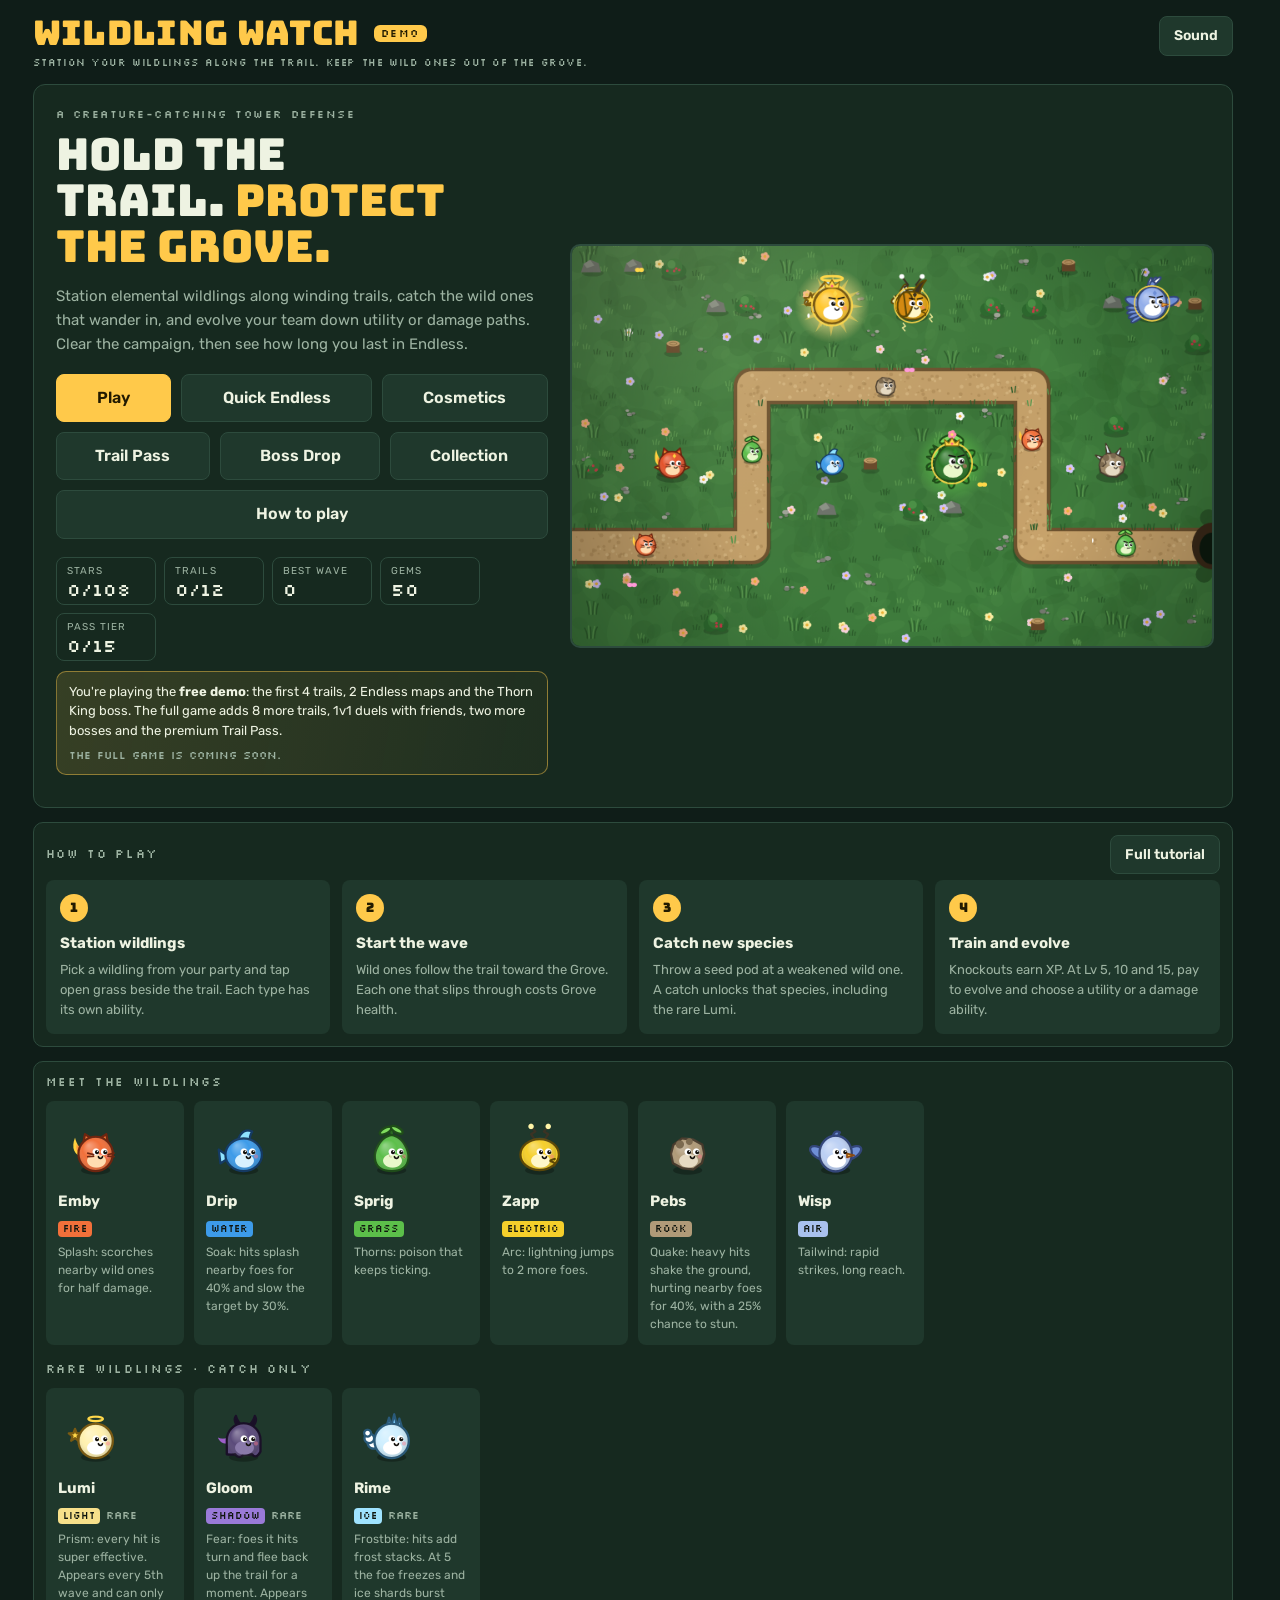
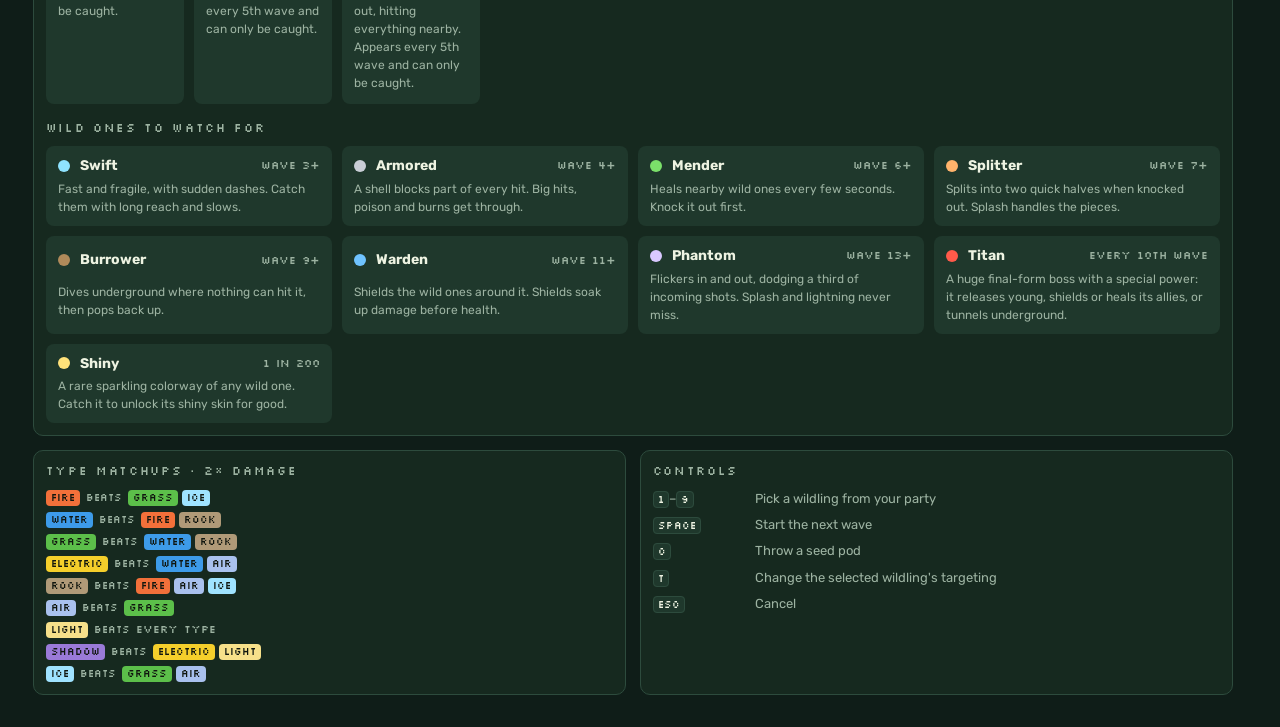
==== commit 860b0776: "Split the Trail Pass into separate free and premium passes Co-Authored-By: Claude Opus 5.5 <noreply@" ====
--- a/demo/index.html
+++ b/demo/index.html
@@ -366,6 +366,8 @@
 .tag.trial{color:#8fe3ff} .tag.pass{color:#ff9ad8} .tag.offer{color:var(--sun)} .tag.gemt{color:#7fe0ff}
 .item .btn + .btn{margin-top:-2px}
 .tcol{min-width:0;display:grid;gap:8px;align-content:start}
+.prem-card{border:1px solid rgba(255,201,74,.55);background:linear-gradient(180deg,rgba(255,201,74,.07),transparent 240px),var(--panel)}
+.prem-card > .up-head h2{color:var(--sun)}
 .tcol .tier{flex:none}
 .tnum{font-family:var(--f-data);font-size:11px;color:var(--muted);text-align:center}
 .tnum.reached{color:var(--sun)}
@@ -375,11 +377,8 @@
 .premrow p{margin:0;font-size:13px;color:var(--muted);max-width:62ch;line-height:1.5}
 .premrow b{color:var(--sun)}
 .premrow .btn{text-decoration:none}
-.trackkey{display:flex;flex-wrap:wrap;gap:6px 16px;font-size:12px;color:var(--muted);margin-top:10px}
-.trackkey span::before{content:"";display:inline-block;width:10px;height:10px;border-radius:3px;margin-right:6px;vertical-align:-1px;background:var(--panel2);border:1px solid var(--line)}
 .tier.legend{border:1px solid transparent;background:linear-gradient(160deg,#3a2c10,#1f1a10) padding-box,linear-gradient(135deg,#ffd84a,#ff9a1f,#fff3a0,#ffd84a) border-box}
 .tag.legend{background:linear-gradient(90deg,#ffd84a,#ff9a1f);-webkit-background-clip:text;background-clip:text;color:transparent;font-weight:700}
-.trackkey .kp::before{background:#3a3320;border-color:rgba(255,201,74,.6)}
 .redeem{display:flex;flex-wrap:wrap;gap:8px 12px;align-items:flex-end;margin:0 0 14px}
 .redeem .fld{flex:0 1 220px}
 .gemstore{background:var(--panel2);border:1px solid var(--line);border-radius:10px;padding:12px;margin:0 0 14px}
@@ -622,13 +621,17 @@
       <div class="shop-actions"><div class="gembal" title="Your gems"><canvas width="52" height="52" id="gemBalIco" aria-hidden="true"></canvas><b id="gemShopTop">0</b> gems</div><button class="btn" id="shopTrails" type="button">Trails &amp; upgrades</button></div>
     </div>
     <div class="card" id="pass">
-      <div class="up-head"><h2 id="passTitle">Trail Pass · Season 1</h2><div class="starbank">Tier <b id="passTier">0</b> of 15</div></div>
-      <p class="empty">Earn pass XP by clearing waves (10 each) and trails (40, plus 20 for every new star). Each tier has a free reward and a premium reward.</p>
+      <div class="up-head"><h2 id="passTitle">Free Trail Pass · Season 1</h2><div class="starbank">Tier <b id="passTier">0</b> of 15</div></div>
+      <p class="empty">Free for everyone. Earn pass XP by clearing waves (10 each) and trails (40, plus 20 for every new star), and claim a reward at every tier you reach.</p>
       <div class="pbar"><i id="passFill"></i></div>
       <div class="meta" id="passText"></div>
+      <div class="ptrack" id="passTrack"></div>
+    </div>
+    <div class="card prem-card" id="passPrem">
+      <div class="up-head"><h2 id="passTitleP">Premium Trail Pass · Season 1</h2><div class="starbank">Tier <b id="passTierP">0</b> of 15</div></div>
+      <p class="empty">A separate pass with its own rewards. It levels up with the same pass XP, so every tier you have already reached unlocks the moment you get it.</p>
       <div class="phero" id="premRow"></div>
-      <div class="ptrack" id="passTrack"></div>
-      <div class="trackkey"><span>Top row: free for everyone</span><span class="kp">Bottom row: premium pass</span></div>
+      <div class="ptrack" id="passTrackP"></div>
       <div class="nseason" id="nextSeason" hidden></div>
     </div>
     <div class="card" id="deals">
@@ -2789,7 +2792,7 @@
   $('passTier').textContent = tier;
   $('passFill').style.width = maxed ? '100%' : `${(xp%PASS_XP)/PASS_XP*100}%`;
   $('passText').textContent = (maxed ? 'Season complete. Every tier is unlocked.' : `${xp%PASS_XP} / ${PASS_XP} XP to tier ${tier+1}`) + (NEXT_SEASON ? ` · ${SEASON.name} ends in ${untilText(Date.parse(NEXT_SEASON.start+'T00:00:00')-Date.now())}. Claim your rewards before then.` : '');
-  $('passTitle').textContent = `Trail Pass · ${SEASON.name}`;
+  $('passTitle').textContent = `Free Trail Pass · ${SEASON.name}`; $('passTitleP').textContent = `Premium Trail Pass · ${SEASON.name}`; $('passTierP').textContent = tier;
   const PI=SEASON.prem.filter(r=>r.t==='item').map(r=>itemFromKey(r.key)), gemsP=SEASON.prem.filter(r=>r.t==='gems').reduce((a,r)=>a+r.n,0);
   const leg=PI.find(i=>i.legendary), nSk=PI.filter(i=>i.kind==='skin'&&!i.legendary).length, nHat=PI.filter(i=>i.kind==='hat').length, pMap=PI.find(i=>i.kind==='map'), pOrb=PI.find(i=>i.kind==='orb');
   const nx=$('nextSeason');
@@ -2799,14 +2802,15 @@
   const url = STORE_LINKS.premium;
   $('premRow').innerHTML = profile.pass.premium
     ? `<div><div class="ph-eyebrow">${SEASON.name} · Premium track</div><div class="ph-title">Premium pass active</div><p class="ph-sub" style="margin:0">Thank you! Every premium reward up to your tier can be claimed below.</p></div>`
-    : `<div class="ph-copy"><div class="ph-eyebrow">${SEASON.name} · Premium track</div><div class="ph-title">Premium Trail Pass</div><p class="ph-sub">Unlock the gold row of rewards on every tier.</p>
+    : `<div class="ph-copy"><div class="ph-eyebrow">${SEASON.name} · Premium track</div><div class="ph-title">Premium Trail Pass</div><p class="ph-sub">15 tiers of exclusive rewards, on top of the free pass.</p>
       <ul class="ph-list"><li class="lg"><b>Legendary</b> ${leg.name} ${SP[leg.sp].names[0]} skin</li><li><b>${gemsP}</b> gems</li><li><b>${nSk}</b> more exclusive skins</li><li><b>${nHat}</b> accessories</li><li><b>1</b> map theme: ${pMap.name}</li><li><b>1</b> orb: ${pOrb.name}</li></ul>
       <div class="ph-cta">${url ? `<a class="btn primary" href="${url}" target="_blank" rel="noopener">Get Premium · $5</a>` : fullLink('Get the full game')}<span class="meta">The premium pass is part of the full game. The free row of rewards is yours to claim here.</span></div>
       <span class="ph-value">The ${gemsP} gems alone are more than the $4.99 gem pack</span></div>
       <canvas id="passHero" width="640" height="400" aria-label="Premium rewards for ${SEASON.name}"></canvas>`;
   $('premRow').className = profile.pass.premium ? 'phero owned' : 'phero';
-  $('passTrack').innerHTML = PASS_FREE.map((r,i) => `<div class="tcol"><div class="tnum ${i<tier?'reached':''}">Tier ${i+1}</div>${passCell(r,i,false)}${passCell(PASS_PREM[i],i,true)}</div>`).join('');
-  document.querySelectorAll('#passTrack canvas').forEach(cn => {
+  const track = prem => (prem?PASS_PREM:PASS_FREE).map((r,i) => `<div class="tcol"><div class="tnum ${i<tier?'reached':''}">Tier ${i+1}</div>${passCell(r,i,prem)}</div>`).join('');
+  $('passTrack').innerHTML = track(false); $('passTrackP').innerHTML = track(true);
+  document.querySelectorAll('#passTrack canvas, #passTrackP canvas').forEach(cn => {
     const r=(cn.dataset.prem==='1'?PASS_PREM:PASS_FREE)[+cn.dataset.i];
     if (r.t==='gems') return drawGemIcon(cn);
     const it=itemFromKey(r.key);
@@ -2816,7 +2820,7 @@
     else { const c=cn.getContext('2d'); c.setTransform(1,0,0,1,0,0); c.clearRect(0,0,cn.width,cn.height); drawOrb(60,66,26,0,it.id,c); }
   });
 }
-$('passTrack').addEventListener('click', ev => { const b=ev.target.closest('button[data-tier]'); if (b) claimTier(+b.dataset.tier, b.dataset.prem==='1'); });
+for (const id of ['passTrack','passTrackP']) $(id).addEventListener('click', ev => { const b=ev.target.closest('button[data-tier]'); if (b) claimTier(+b.dataset.tier, b.dataset.prem==='1'); });
 $('levels').addEventListener('click', ev => { const b=ev.target.closest('button[data-i]'); if (b && !b.disabled) startRun('campaign', +b.dataset.i); });
 $('ups').addEventListener('click', ev => {
   const b=ev.target.closest('button[data-u]'); if (!b || b.disabled) return;
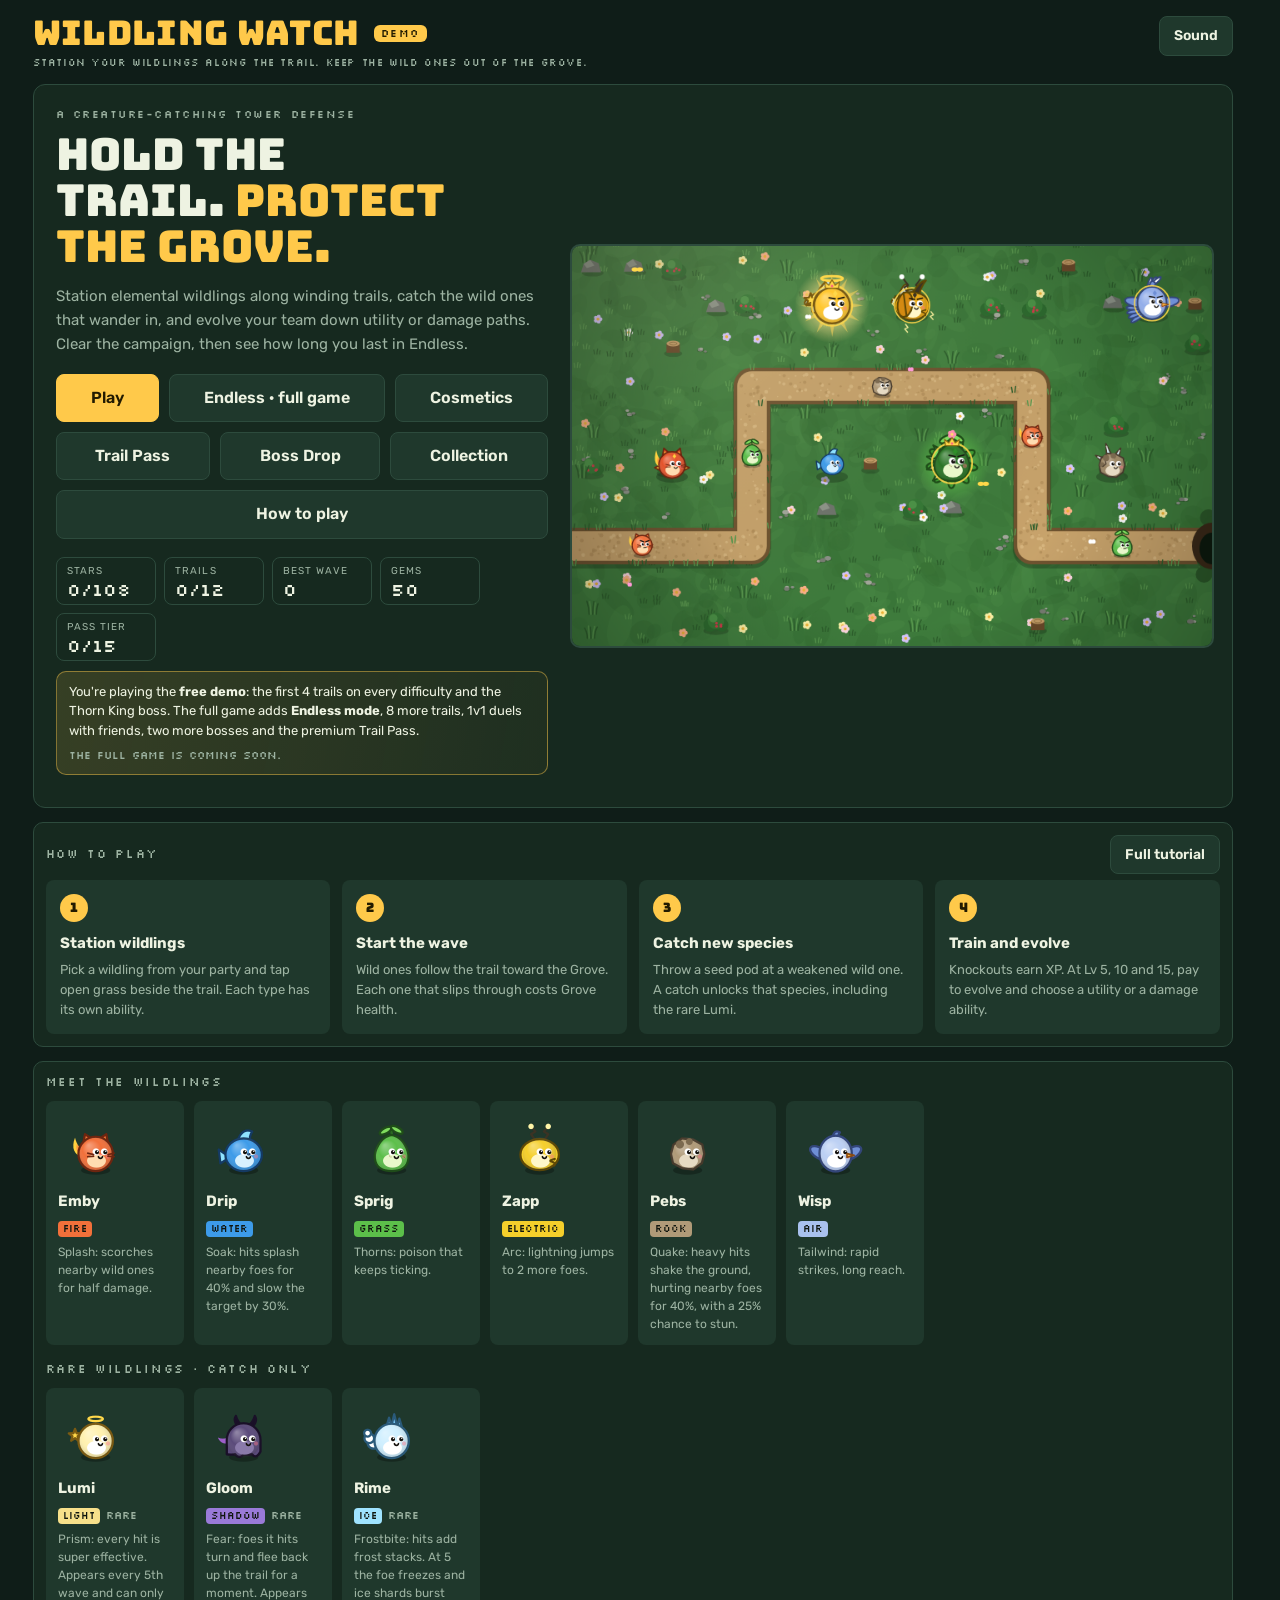
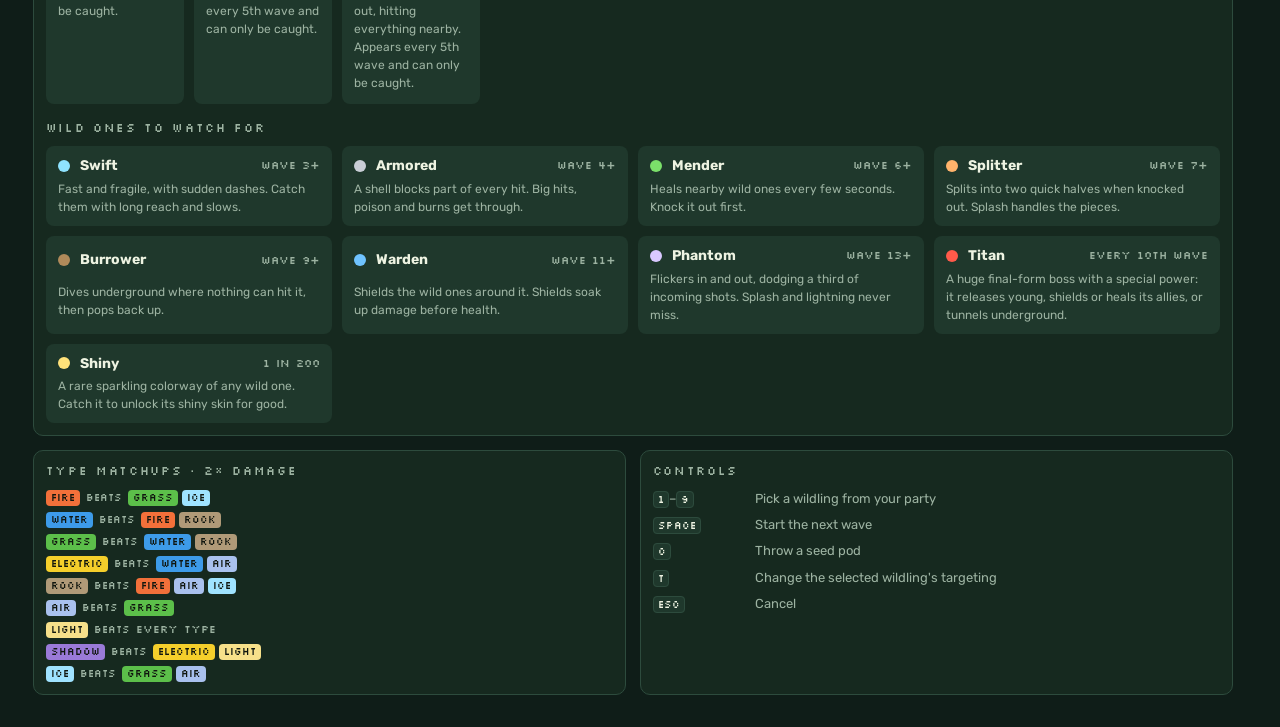
==== commit 89e2f7a5: "Demo: lock Endless mode behind the full game with a preview card Co-Authored-By: Claude Opus 5.5 <no" ====
--- a/demo/index.html
+++ b/demo/index.html
@@ -300,6 +300,17 @@
 .demo-note .btn{text-decoration:none}
 .demo-note.big{margin:0 0 14px}
 .demo-lock{color:var(--sun)}
+.lock-chip{display:inline-flex;align-items:center;gap:5px;font-family:var(--f-data);font-size:10px;letter-spacing:.12em;text-transform:uppercase;color:#221a00;background:var(--sun);border-radius:999px;padding:3px 9px}
+.lock-chip svg{width:12px;height:12px;fill:none;stroke:#221a00;stroke-width:2.4}
+.el-prev{position:relative;margin:0 0 12px;border-radius:8px;overflow:hidden}
+.el-prev canvas{display:block;width:100%;height:auto;filter:saturate(.55) brightness(.6)}
+.el-ov{position:absolute;inset:0;display:grid;place-content:center;justify-items:center;gap:2px;text-align:center}
+.el-ov b{font-family:var(--f-display);font-weight:400;font-size:54px;line-height:1;color:var(--sun);text-shadow:0 3px 14px rgba(0,0,0,.6)}
+.el-ov span{font-family:var(--f-display);font-size:18px;color:var(--ink);text-shadow:0 2px 10px rgba(0,0,0,.7)}
+.endless-locked{border-color:rgba(255,201,74,.45)}
+.endless-locked.flash{animation:elflash 1.2s ease}
+@keyframes elflash{0%,100%{box-shadow:none}30%{box-shadow:0 0 0 3px var(--sun),0 0 30px rgba(255,201,74,.35)}}
+@media (prefers-reduced-motion: reduce){.endless-locked.flash{animation:none}}
 .menu-head .starbank .btn{margin-left:8px;vertical-align:middle}
 .menu-head{display:flex;flex-wrap:wrap;justify-content:space-between;align-items:baseline;gap:8px}
 .mh{font-family:var(--f-display);font-weight:400;font-size:22px;margin:0;color:var(--ink)}
@@ -490,7 +501,7 @@
         <p class="lede">Station elemental wildlings along winding trails, catch the wild ones that wander in, and evolve your team down utility or damage paths. Clear the campaign, then see how long you last in Endless.</p>
         <div class="row hero-cta">
           <button class="btn primary big" id="homePlay" type="button">Play</button>
-          <button class="btn big" id="homeEndless" type="button">Quick Endless</button>
+          <button class="btn big" id="homeEndless" type="button">Endless · full game</button>
           <button class="btn big" id="homeCosmetics" type="button">Cosmetics</button>
           <button class="btn big" id="homePass" type="button">Trail Pass</button>
           <button class="btn big" id="homeDuel" type="button" hidden>1v1 Duel</button>
@@ -593,13 +604,12 @@
       <div class="saves" id="saves"></div>
     </div>
     <div class="mgrid">
-      <div class="card endless-card">
-        <h2>Endless</h2>
-        <p class="empty">The waves never stop. Pick any trail from the campaign and see how long you can hold it. Your best wave is kept for each trail and difficulty. Endless runs are not saved, so play them in one sitting.</p>
-        <label class="fld" for="endlessMap">Trail<select id="endlessMap"></select></label>
-        <canvas id="endlessPreview" width="384" height="240" aria-hidden="true"></canvas>
-        <dl class="kv" id="endlessBests"></dl>
-        <button class="btn primary" id="playEndless" type="button">Play Endless</button>
+      <div class="card endless-card endless-locked" id="endlessCard">
+        <div class="up-head"><h2>Endless</h2><span class="lock-chip"><svg viewBox="0 0 24 24" aria-hidden="true"><rect x="5" y="11" width="14" height="10" rx="2"/><path d="M8 11V8a4 4 0 0 1 8 0v3"/></svg>Full game</span></div>
+        <div class="el-prev"><canvas id="endlessPreview" width="384" height="240" aria-hidden="true"></canvas><div class="el-ov"><b>∞</b><span>Endless mode</span></div></div>
+        <p class="empty">How long can you hold the trail? The waves never stop, a titan arrives every 10th wave, and your best wave is kept for every trail and difficulty. Endless is part of the full game.</p>
+        <div id="demoEndless"></div>
+        <div hidden><select id="endlessMap"></select><dl id="endlessBests"></dl><button id="playEndless" type="button">Play Endless</button></div>
       </div>
       <div class="card">
         <div class="up-head"><h2>Campaign</h2><div class="seg camp-diff" id="campDiff" role="group" aria-label="Campaign difficulty"></div></div>
@@ -787,7 +797,7 @@
 <script>
 (() => {
 // ===== DEMO BUILD =====
-const DEMO_TRAILS = 4, DEMO_ENDLESS = 2, FULL_GAME_URL = '';
+const DEMO_TRAILS = 4, DEMO_ENDLESS = 1, FULL_GAME_URL = '';
 const fullLink = (label='Get the full game') => FULL_GAME_URL ? `<a class="btn primary" href="${FULL_GAME_URL}" target="_blank" rel="noopener">${label}</a>` : `<span class="meta">The full game is coming soon.</span>`;
 const TAU = Math.PI * 2, COLS = 16, ROWS = 10, T = 48, W = COLS * T, H = ROWS * T;
 const MAXLV = 20, ORB_COST = 25;
@@ -2262,7 +2272,7 @@
 { const pts=HERO_WP.map(([c,r])=>[(c+.5)*T,(r+.5)*T]); for (let i=0;i<pts.length-1;i++){ const a=pts[i], q=pts[i+1], L=Math.hypot(q[0]-a[0],q[1]-a[1]); heroSeg.push({a,q,L,s:heroTot}); heroTot+=L; } }
 const heroAt=d=>{ for (const g of heroSeg) if (d<=g.s+g.L){ const k=(d-g.s)/g.L; return [g.a[0]+(g.q[0]-g.a[0])*k, g.a[1]+(g.q[1]-g.a[1])*k]; } const g=heroSeg[heroSeg.length-1]; return [g.q[0],g.q[1]]; };
 function renderHome(){
-  $('demoHome').innerHTML = `<p>You're playing the <b>free demo</b>: the first 4 trails, 2 Endless maps and the Thorn King boss. The full game adds 8 more trails, 1v1 duels with friends, two more bosses and the premium Trail Pass.</p>${fullLink()}`;
+  $('demoHome').innerHTML = `<p>You're playing the <b>free demo</b>: the first 4 trails on every difficulty and the Thorn King boss. The full game adds <b>Endless mode</b>, 8 more trails, 1v1 duels with friends, two more bosses and the premium Trail Pass.</p>${fullLink()}`;
   paintScene(heroBg, HERO_WP, profile.equip.map, 3);
   let bestAny=0; for (const k of Object.keys(DIFF)) for (const Lv of LEVELS){ try { bestAny=Math.max(bestAny, +localStorage.getItem(bestKey(k, Lv.id))||0); } catch(e) {} }
   const cleared=LEVELS.filter(clearedAny).length;
@@ -2289,7 +2299,7 @@
   ambient(hctx, heroT);
 }
 $('homePlay').addEventListener('click', openMenu);
-$('homeEndless').addEventListener('click', () => startRun('endless'));
+$('homeEndless').addEventListener('click', () => showEndlessLock());
 function openShop(target){
   hideTip(); leaveLobbyScreen(); closeTutorial(); inHome=false; inMenu=true;
   document.body.classList.remove('in-home','in-game'); document.body.classList.add('in-menu');
@@ -2365,7 +2375,13 @@
 });
 $('saveBtn').addEventListener('click', () => { if (saveRun()) openMenu(); });
 $('endlessMap').addEventListener('change', e => { endlessMap=e.target.value; try { localStorage.setItem('wildling-demo-endless-map', endlessMap); } catch(err) {} renderMenu(); });
+function showEndlessLock(){
+  openMenu(); const c=$('endlessCard'); if (!c) return;
+  try { c.scrollIntoView({block:'center'}); } catch(e) {}
+  c.classList.remove('flash'); void c.offsetWidth; c.classList.add('flash');
+}
 function startRun(m, li=0){
+  if (m==='endless'){ showEndlessLock(); return; }
   bossRun = m==='boss' ? BOSSES[li] : null; if (m==='boss'){ m='endless'; li=0; }
   const ended=useTrials(); mode=m; levelIdx=li; closeMenu(); reset();
   if (bossRun){ toast(`Boss Drop: hold ${LEVELS[bossRun.map].name} for 4 waves, then defeat the ${bossRun.name} on wave 5`); return; }
@@ -2374,6 +2390,7 @@
 }
 function drawMini(cn, wp, themeId){ paintScene(cn, wp, themeId||profile.equip.map, 7); }
 function renderMenu(){
+  $('demoEndless').innerHTML = fullLink('Play Endless in the full game');
   $('demoCamp').innerHTML = `<p>The demo includes trails 1 to ${DEMO_TRAILS} on every difficulty. Campaign badges need all ${LEVELS.length} trails, which come with the full game.</p>${fullLink('Unlock all trails')}`;
   $('demoShop').innerHTML = `<p><b>Gem packs and the premium Trail Pass are in the full game.</b> In the demo, earn gems by clearing waves and trails, beating the Thorn King and claiming achievements.</p>${fullLink()}`;
   const earned=starsEarned(), bank=earned-starsSpent();
@@ -2509,8 +2526,6 @@
   {id:'campH', g:'camp', medal:'#ffc94a', name:'Hard Campaign', desc:`Clear all ${LEVELS.length} trails on Hard. Unlocks a Gold Crown for every wildling and the Champion's Summit map`, cur:()=>clearedOn('hard'), need:LEVELS.length, gems:150, items:[...ORDER.map(k=>`hat:${k}:goldcrown`), 'map:summit']},
   {id:'stars', g:'camp', medal:'#ff9a3c', name:'Star Collector', desc:`Earn all ${LEVELS.length*9} stars across every difficulty`, cur:()=>starsEarned(), need:LEVELS.length*9, gems:150},
   {id:'trails6', g:'ach', name:'Trailblazer', desc:'Clear 6 campaign trails', cur:trailsN, need:6, gems:30},
-  {id:'wave25', g:'ach', name:'Holding Strong', desc:'Reach wave 25 in Endless', cur:()=>profile.stats.bestWave||0, need:25, gems:30},
-  {id:'wave50', g:'ach', name:'Unbreakable', desc:'Reach wave 50 in Endless', cur:()=>profile.stats.bestWave||0, need:50, gems:80},
   {id:'ko1k', g:'ach', name:'Busy Trail', desc:'Knock out 1,000 wild ones', cur:()=>profile.stats.kos||0, need:1000, gems:30},
   {id:'ko10k', g:'ach', name:'Legendary Defender', desc:'Knock out 10,000 wild ones', cur:()=>profile.stats.kos||0, need:10000, gems:100},
   {id:'titan1', g:'ach', name:'Giant Slayer', desc:'Defeat or catch a titan', cur:()=>profile.stats.titans||0, need:1, gems:30},
@@ -2972,7 +2987,7 @@
   $('sWave').textContent = camp ? `${S.wave}/${L.waves}` : S.boss ? `${S.wave}/5` : S.wave; $('sLives').textContent=S.lives; $('sBerries').textContent=Math.floor(S.berries);
   const duel=S.mode==='duel', rvd=duel?rivalDuel():null;
   $('sBestLbl').textContent = duel ? 'Rival Grove' : camp ? 'Stars' : 'Best'; $('sBest').textContent = duel ? (rvd && typeof rvd.lives==='number' ? rvd.lives : '–') : camp ? `${SD(S.diff)[L.id]||0}/3` : best;
-  $('modeLbl').textContent = duel ? `1v1 Duel · vs ${rivalName()}` : camp ? `Trail ${S.level+1} of ${LEVELS.length} · ${L.name}` : S.boss ? `Boss Drop · ${BOSS_BY[S.boss].name} · ${LEVELS[BOSS_BY[S.boss].map].name}` : `Endless · ${LEVELS[endlessLevel()].name}`;
+  $('modeLbl').textContent = duel ? `1v1 Duel · vs ${rivalName()}` : camp ? `Trail ${S.level+1} of ${LEVELS.length} · ${L.name}` : S.boss ? `Boss Drop · ${BOSS_BY[S.boss].name} · ${LEVELS[BOSS_BY[S.boss].map].name}` : 'Free demo';
   const sb=$('startBtn'); sb.disabled = S.phase!=='build'; sb.textContent = S.phase==='wave' ? `Wave ${S.wave} in progress` : `Start wave ${S.wave+1}`;
   const n=S.wave+(S.phase==='wave'?0:1), th=SP[waveTheme(n)];
   $('nextInfo').innerHTML = S.phase==='wave' ? `<b>${enemies.length+spawnQ.length}</b> wild ones left on the trail` : `Next: mostly <b>${th.names[0]}</b> (${th.type})${isTitan(n)?' with a <b>titan</b>':isAlpha(n)?' with an <b>alpha</b>':''}${n%5===0?' · a <b>rare wildling</b> will appear':''}${(()=>{ const nt=Object.values(TRAITS).find(v=>v.from===n); return nt ? ` · new: <b>${nt.name}</b> wild ones` : ''; })()}${camp?` · ${L.waves-S.wave} waves to go`:''}${S.boss?` · the <b>${BOSS_BY[S.boss].name}</b> arrives on wave 5`:''}`;
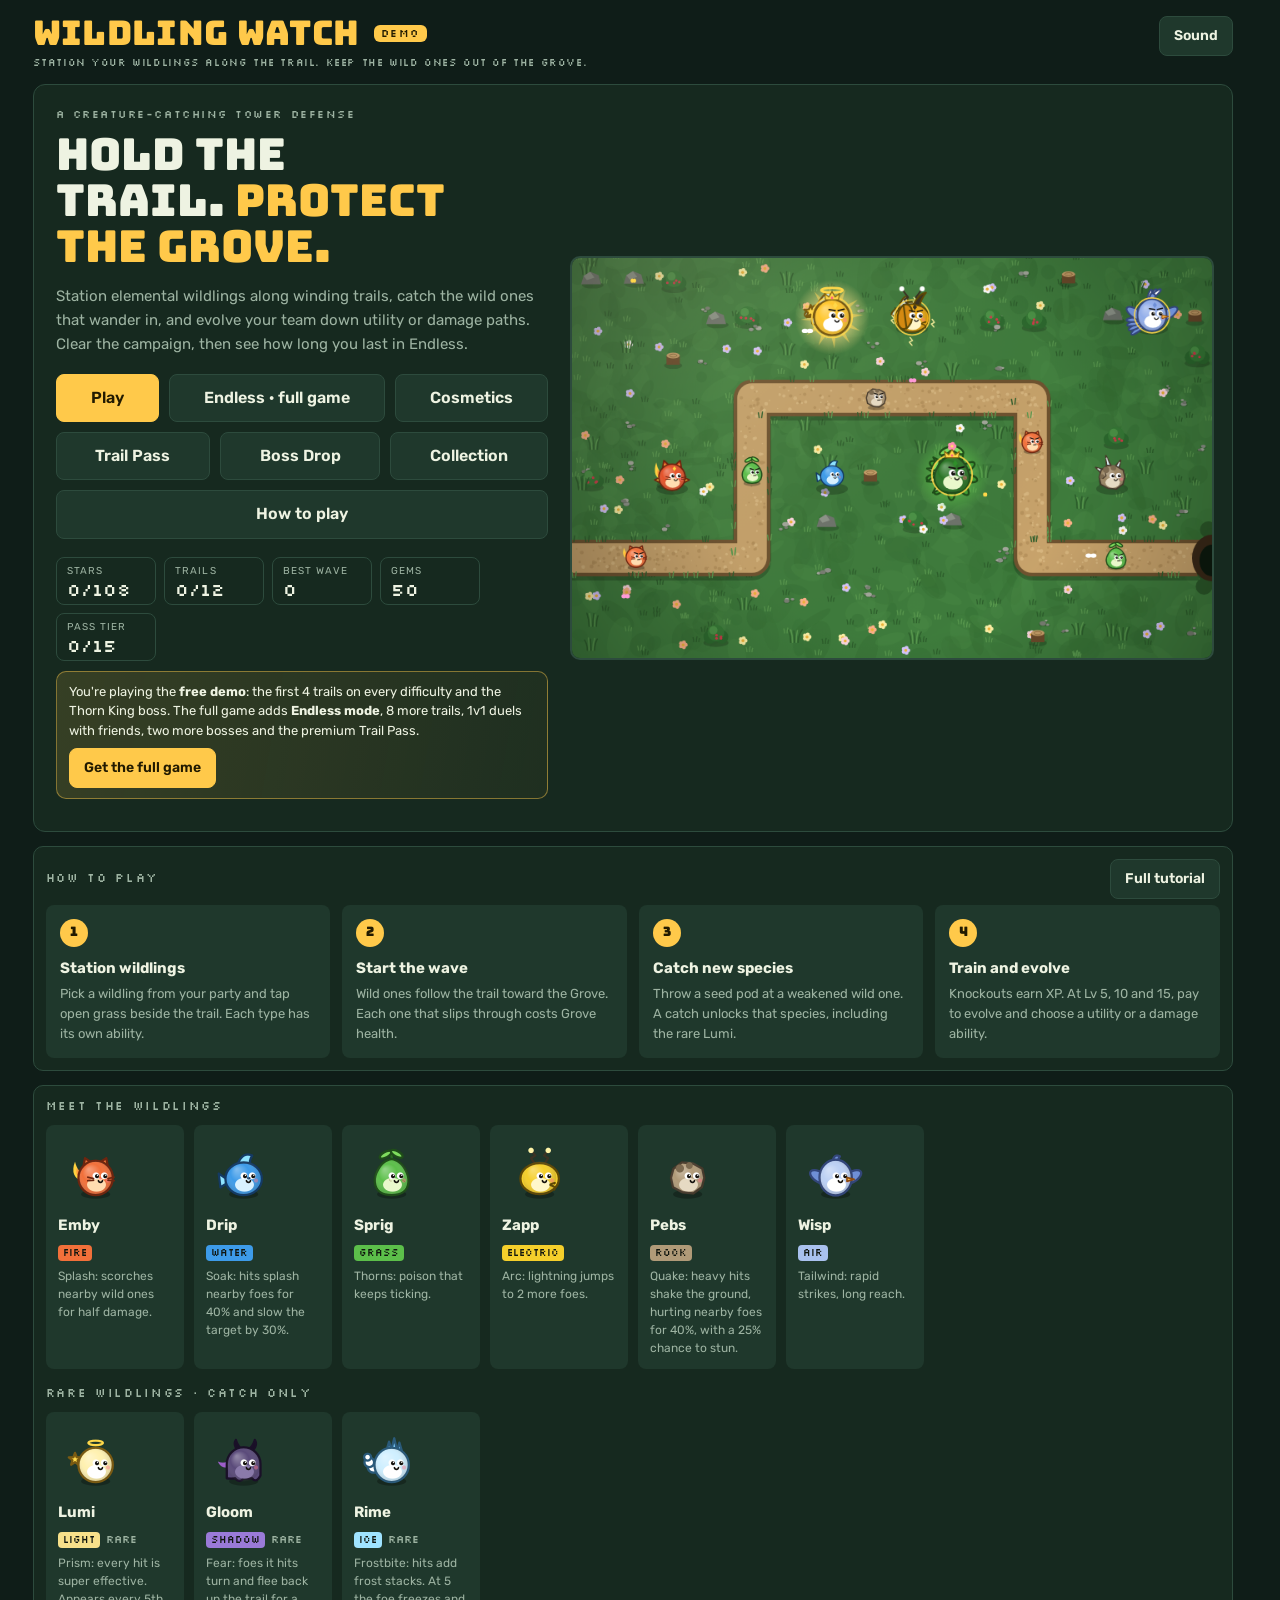
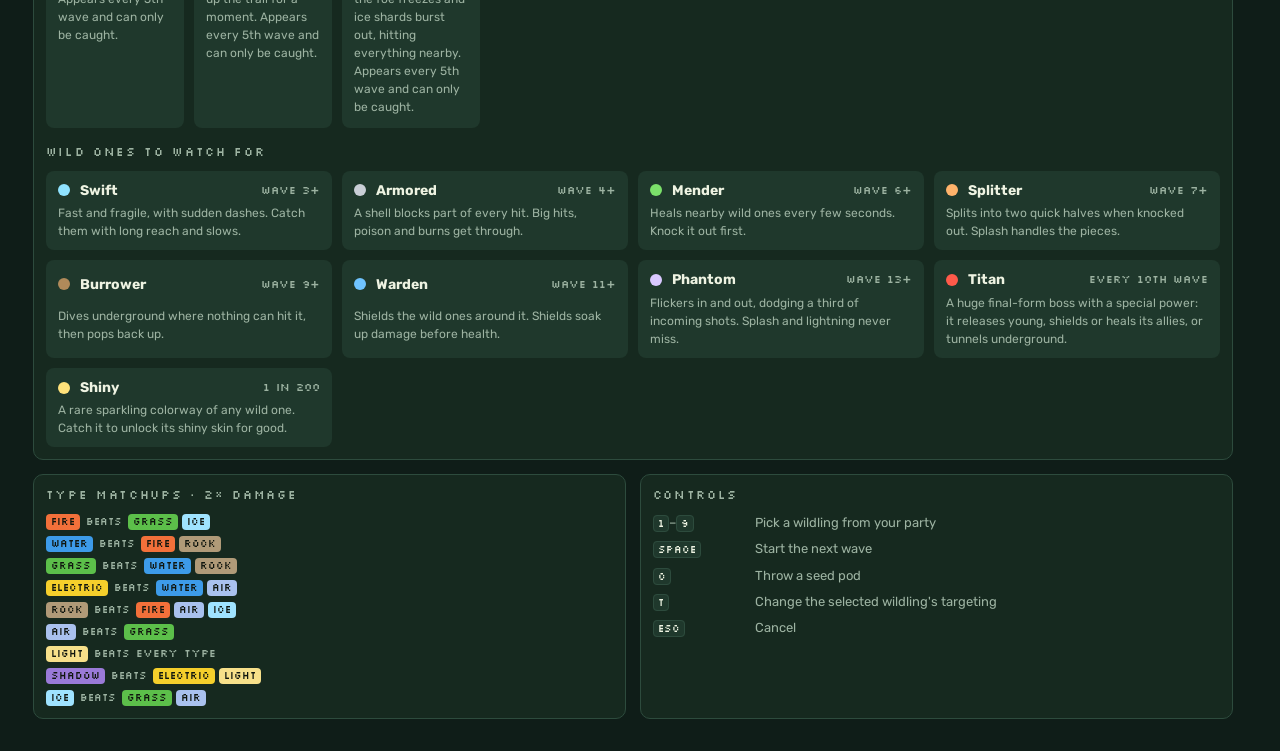
==== commit 2daff90c: "Website: landing page, terms and privacy pages; game moves to /play/; demo links to the full game Co" ====
--- a/demo/index.html
+++ b/demo/index.html
@@ -797,7 +797,7 @@
 <script>
 (() => {
 // ===== DEMO BUILD =====
-const DEMO_TRAILS = 4, DEMO_ENDLESS = 1, FULL_GAME_URL = '';
+const DEMO_TRAILS = 4, DEMO_ENDLESS = 1, FULL_GAME_URL = 'https://nagooyen0.github.io/wildling-watch/';
 const fullLink = (label='Get the full game') => FULL_GAME_URL ? `<a class="btn primary" href="${FULL_GAME_URL}" target="_blank" rel="noopener">${label}</a>` : `<span class="meta">The full game is coming soon.</span>`;
 const TAU = Math.PI * 2, COLS = 16, ROWS = 10, T = 48, W = COLS * T, H = ROWS * T;
 const MAXLV = 20, ORB_COST = 25;
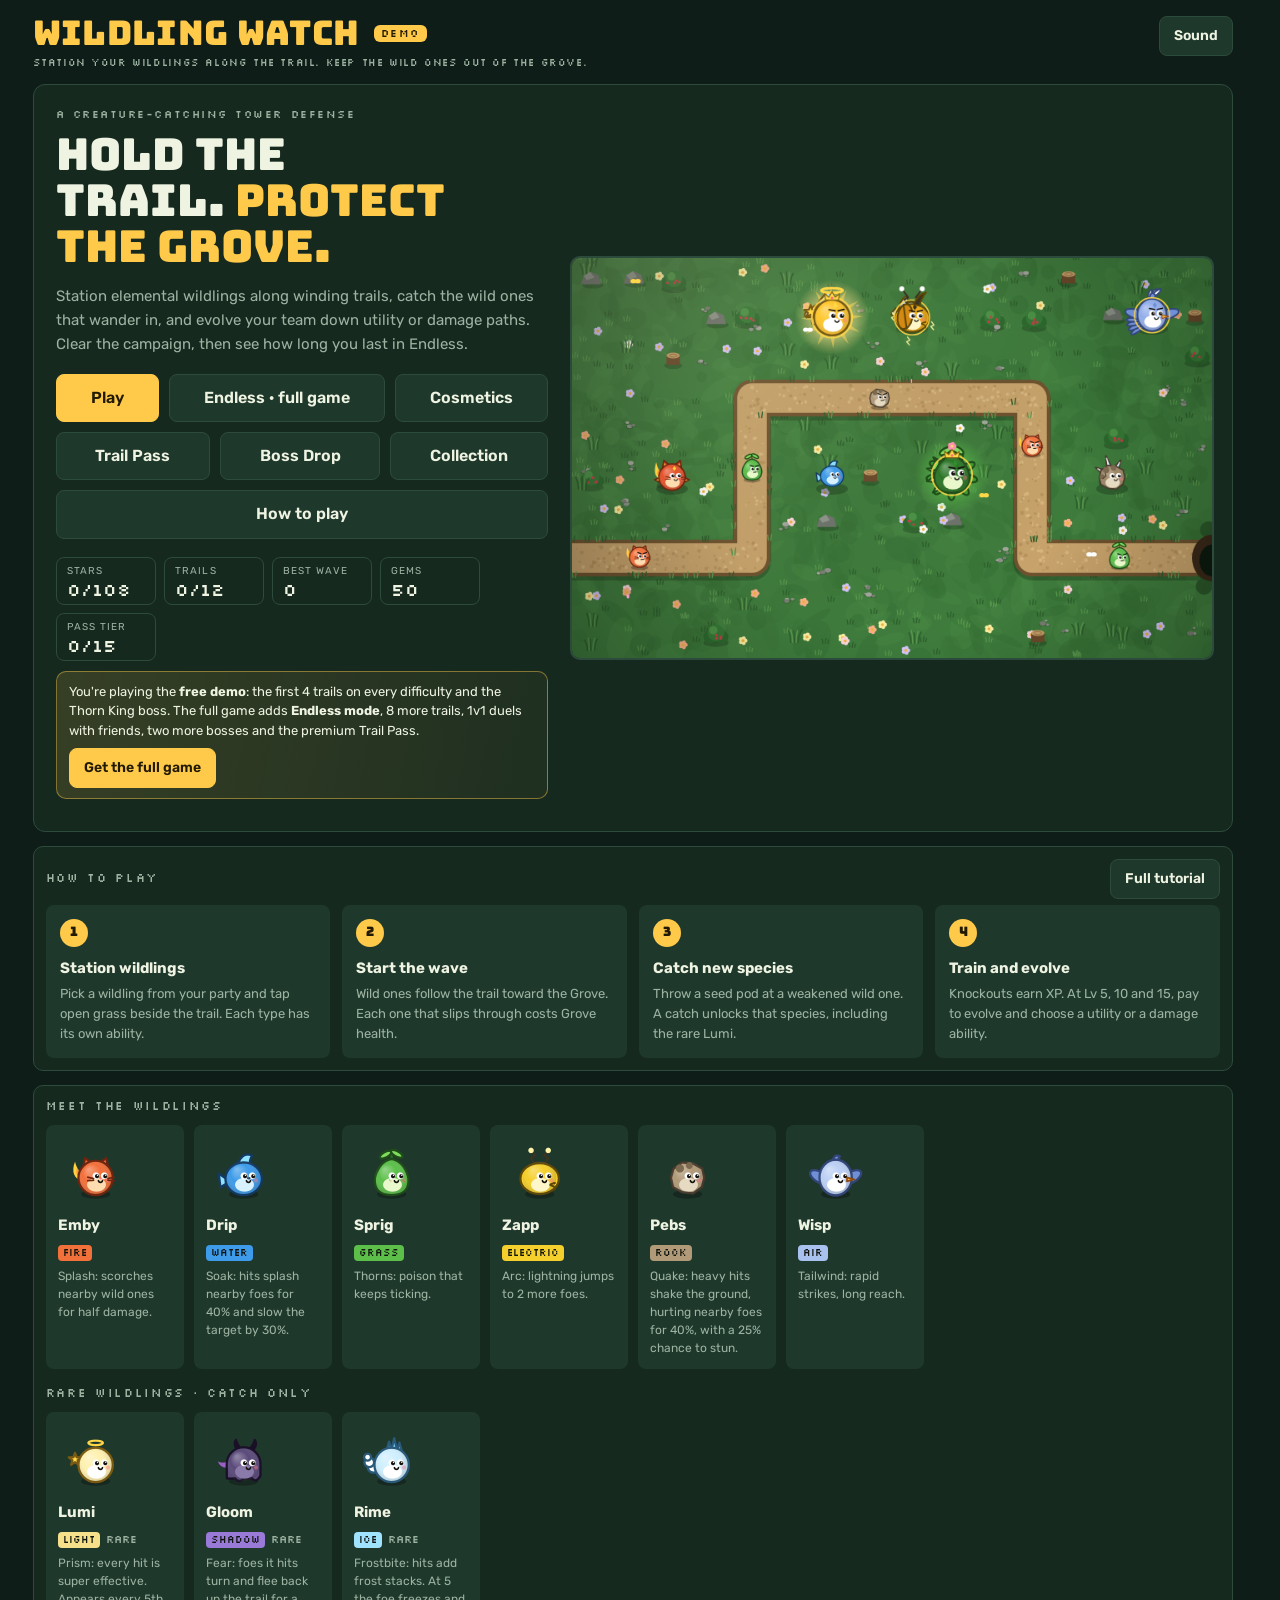
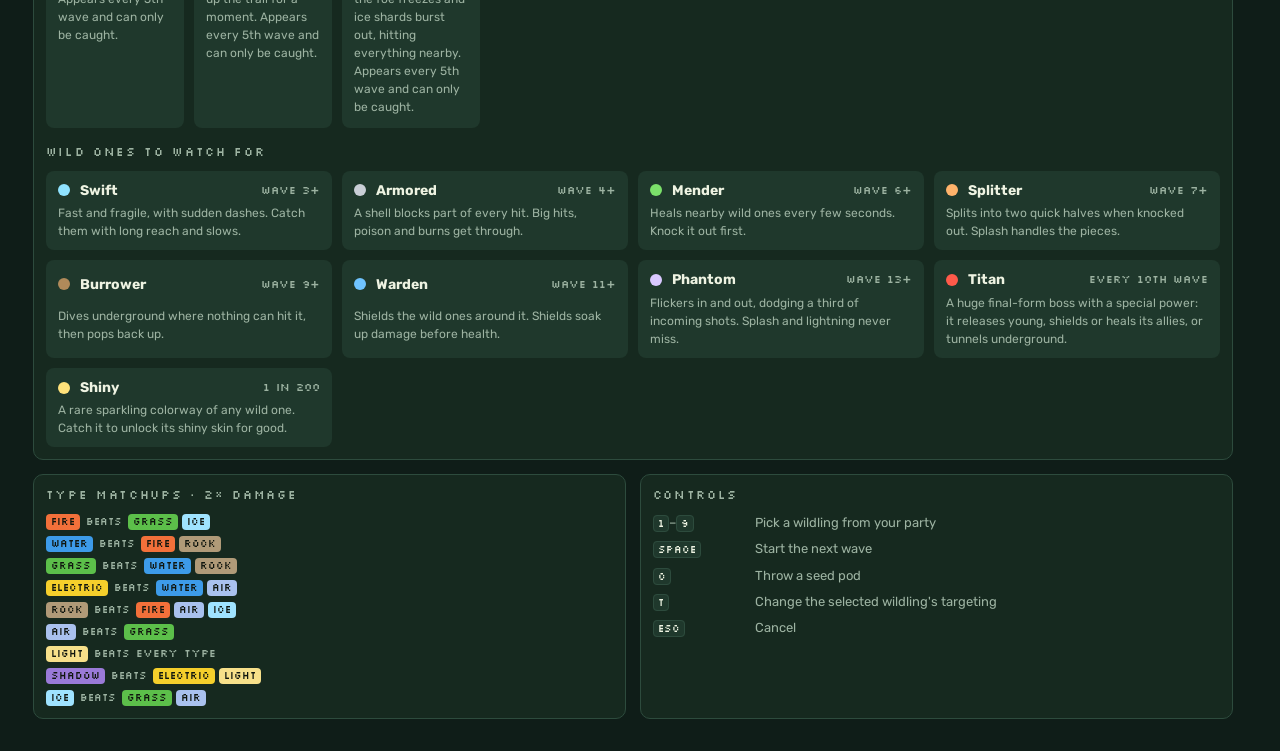
==== commit 4f599312: "Point the demo at https://wildlingwatch.github.io/ Co-Authored-By: Claude Opus 5.5 <noreply@anthropi" ====
--- a/demo/index.html
+++ b/demo/index.html
@@ -797,7 +797,7 @@
 <script>
 (() => {
 // ===== DEMO BUILD =====
-const DEMO_TRAILS = 4, DEMO_ENDLESS = 1, FULL_GAME_URL = 'https://nagooyen0.github.io/wildling-watch/';
+const DEMO_TRAILS = 4, DEMO_ENDLESS = 1, FULL_GAME_URL = 'https://wildlingwatch.github.io/';
 const fullLink = (label='Get the full game') => FULL_GAME_URL ? `<a class="btn primary" href="${FULL_GAME_URL}" target="_blank" rel="noopener">${label}</a>` : `<span class="meta">The full game is coming soon.</span>`;
 const TAU = Math.PI * 2, COLS = 16, ROWS = 10, T = 48, W = COLS * T, H = ROWS * T;
 const MAXLV = 20, ORB_COST = 25;
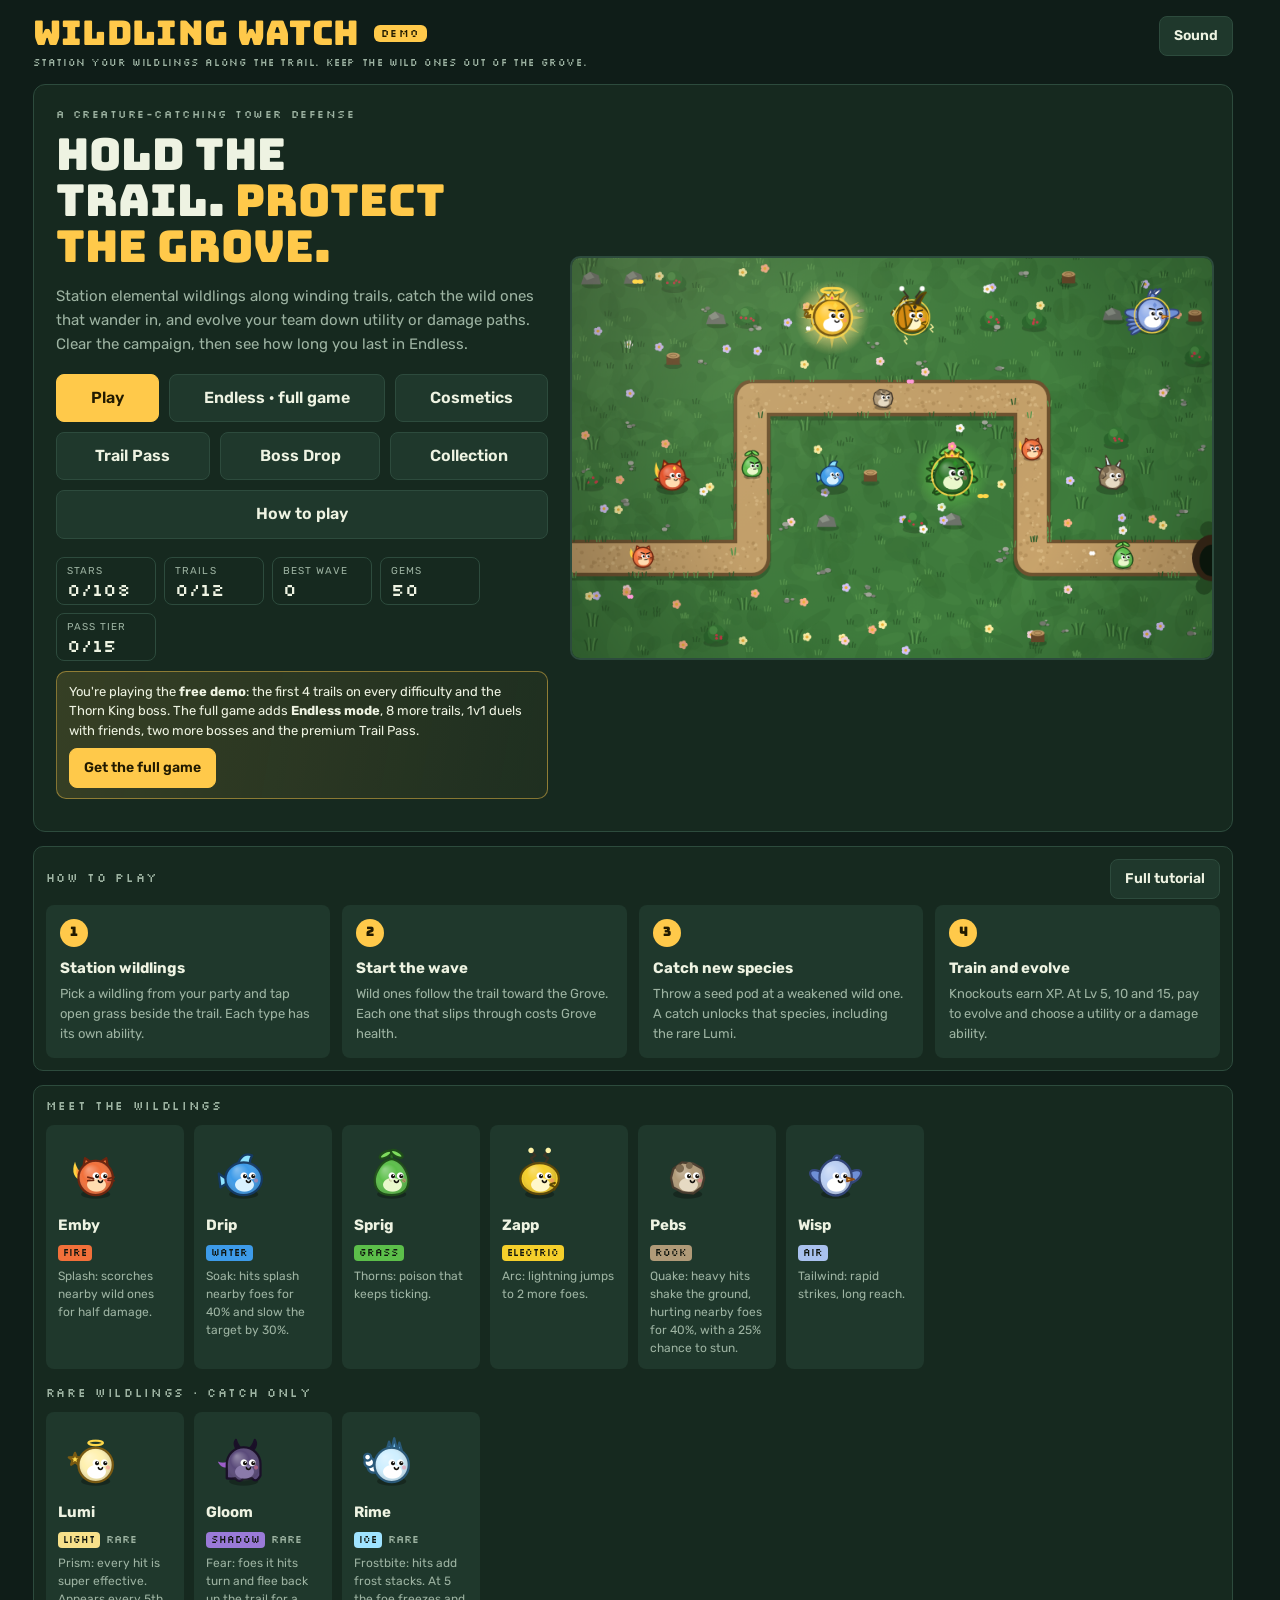
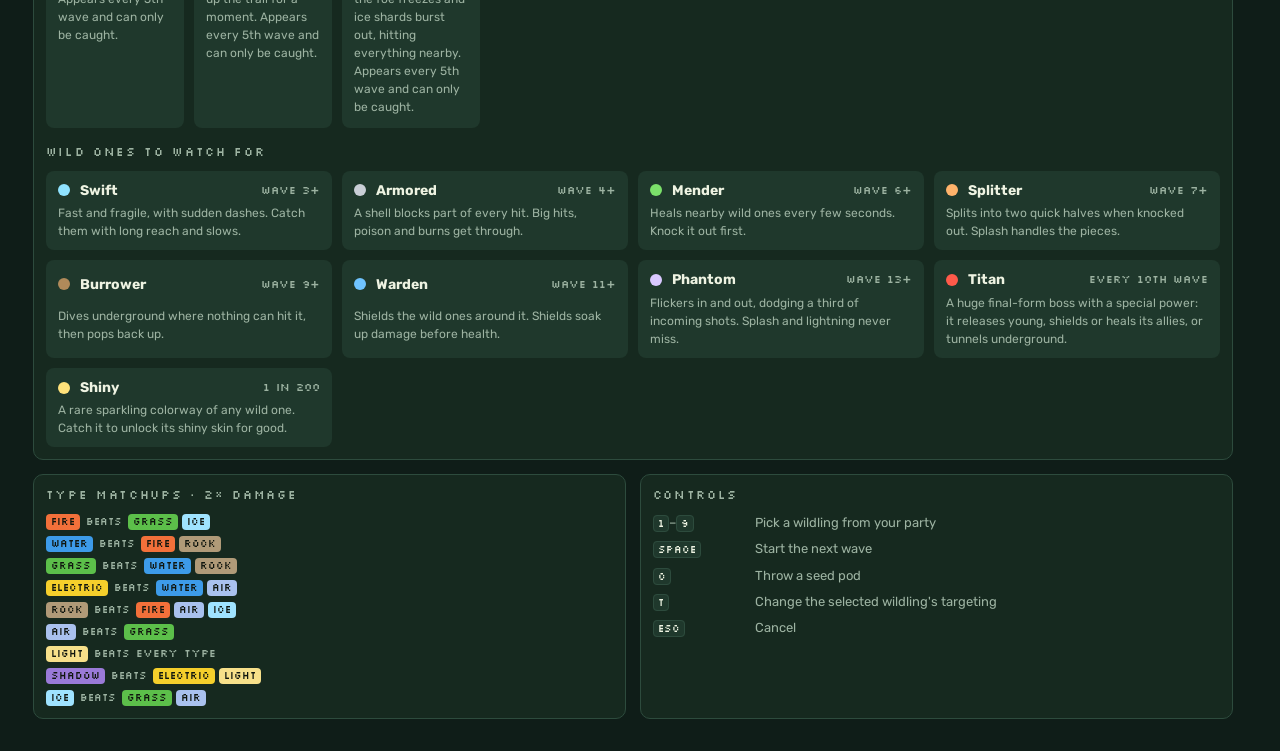
==== commit 8d42c38d: "Raise upgrade costs and describe Link as merchant of record Upgrades now cost 102 stars in total (of" ====
--- a/demo/index.html
+++ b/demo/index.html
@@ -922,14 +922,14 @@
 if (!LEVELS.some(L=>L.id===endlessMap)) endlessMap='meadow';
 const endlessLevel = () => Math.min(DEMO_ENDLESS-1, Math.max(0, LEVELS.findIndex(L=>L.id===endlessMap)));
 const UPG = [
-  {id:'berries', name:'Deep Pockets', desc:'+25 starting berries per rank', cost:[1,2,3]},
-  {id:'grove', name:'Thick Roots', desc:'+3 Grove health per rank', cost:[1,2,3]},
-  {id:'power', name:'Sharp Training', desc:'+6% damage for every wildling per rank', cost:[2,3,4]},
-  {id:'bargain', name:'Bargain Hunter', desc:'Training and evolving cost 8% less per rank', cost:[1,2,3]},
-  {id:'forage', name:'Forager', desc:'+15% berries for clearing a wave per rank', cost:[1,2]},
-  {id:'orbs', name:'Lucky Orbs', desc:'+8% catch chance per rank', cost:[2,3]},
-  {id:'reach', name:'Keen Eyes', desc:'+0.15 tiles of reach for every wildling per rank', cost:[2,3]},
-  {id:'head', name:'Head Start', desc:'New wildlings start 1 level higher per rank', cost:[2,4]},
+  {id:'berries', name:'Deep Pockets', desc:'+25 starting berries per rank', cost:[2,4,6]},
+  {id:'grove', name:'Thick Roots', desc:'+3 Grove health per rank', cost:[2,4,6]},
+  {id:'power', name:'Sharp Training', desc:'+6% damage for every wildling per rank', cost:[4,7,10]},
+  {id:'bargain', name:'Bargain Hunter', desc:'Training and evolving cost 8% less per rank', cost:[2,4,7]},
+  {id:'forage', name:'Forager', desc:'+15% berries for clearing a wave per rank', cost:[3,6]},
+  {id:'orbs', name:'Lucky Orbs', desc:'+8% catch chance per rank', cost:[3,6]},
+  {id:'reach', name:'Keen Eyes', desc:'+0.15 tiles of reach for every wildling per rank', cost:[4,8]},
+  {id:'head', name:'Head Start', desc:'New wildlings start 1 level higher per rank', cost:[5,9]},
 ];
 let profile = {stars:{}, up:{}, gems:50, owned:{}, saves:{}, v:2, trials:{}, offers:{}, pass:{xp:0, claimed:[], claimedP:[], premium:false, track:3}, equip:{skin:{}, hat:{}, map:'meadow', orb:'seed'}};
 try { const pr = JSON.parse(localStorage.getItem('wildling-demo-profile')); if (pr && typeof pr==='object') profile = {stars:pr.stars||{}, up:pr.up||{}, gems: typeof pr.gems==='number' ? pr.gems : 50, owned:pr.owned||{}, saves:(pr.saves && typeof pr.saves==='object') ? pr.saves : {}, v:pr.v||0, trials:pr.trials||{}, offers:pr.offers||{}, pass:{xp:0, claimed:[], ...(pr.pass||{})}, equip:{skin:{}, hat:{}, map:'meadow', orb:'seed', ...(pr.equip||{})}}; } catch(e) {}
@@ -2389,10 +2389,17 @@
   toast(m==='campaign' ? `Trail ${li+1}: ${LEVELS[li].name}. Survive ${LEVELS[li].waves} waves.` : `Endless on ${LEVELS[endlessLevel()].name} · ${DIFF[diff].name}`);
 }
 function drawMini(cn, wp, themeId){ paintScene(cn, wp, themeId||profile.equip.map, 7); }
+// Upgrade prices went up. If a save holds more upgrades than its stars now cover, refund them all once.
+function fitUpgrades(){
+  if (starsSpent() <= starsEarned()) return;
+  profile.up = {}; saveProfile();
+  setTimeout(() => toast('Upgrade prices changed, so all your stars were refunded. Spend them again below.'), 300);
+}
 function renderMenu(){
   $('demoEndless').innerHTML = fullLink('Play Endless in the full game');
   $('demoCamp').innerHTML = `<p>The demo includes trails 1 to ${DEMO_TRAILS} on every difficulty. Campaign badges need all ${LEVELS.length} trails, which come with the full game.</p>${fullLink('Unlock all trails')}`;
   $('demoShop').innerHTML = `<p><b>Gem packs and the premium Trail Pass are in the full game.</b> In the demo, earn gems by clearing waves and trails, beating the Thorn King and claiming achievements.</p>${fullLink()}`;
+  fitUpgrades();
   const earned=starsEarned(), bank=earned-starsSpent();
   $('starBank').textContent=bank; $('starTotal').textContent=earned;
   const esel=$('endlessMap');
